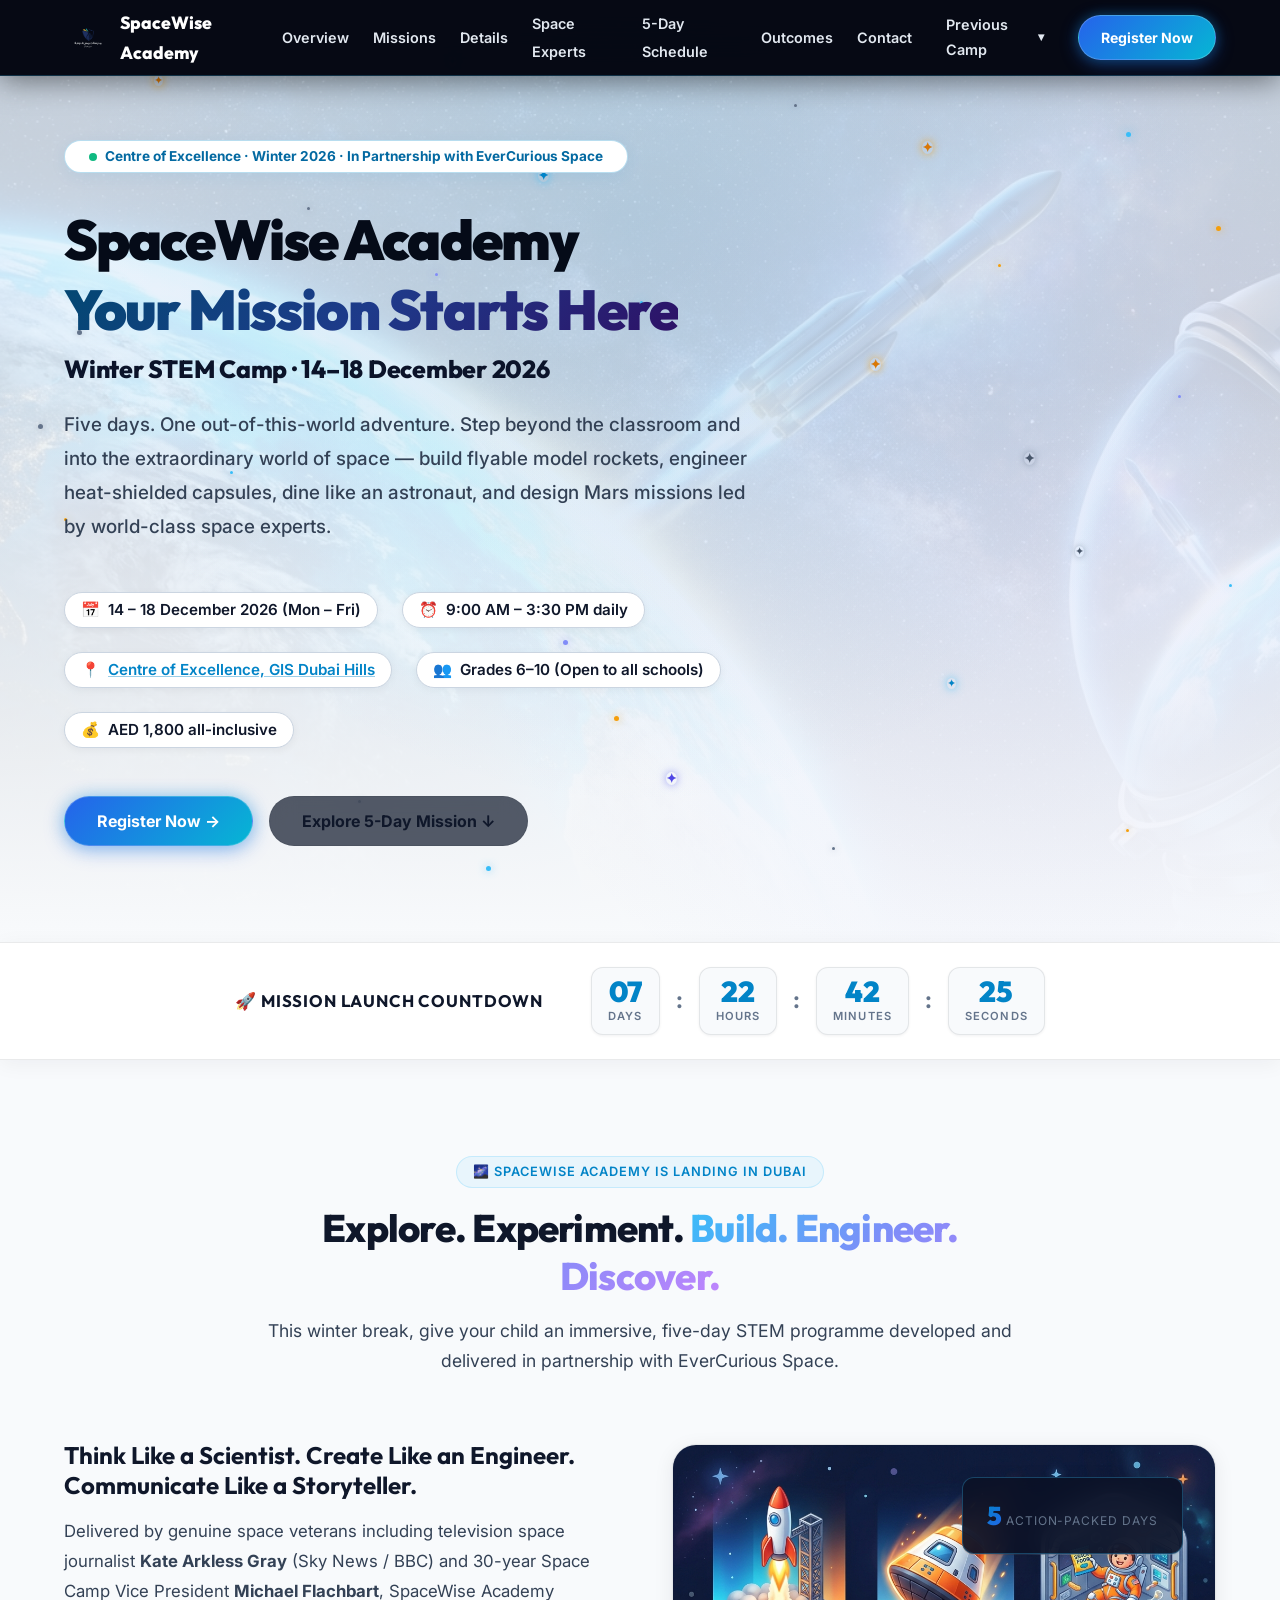
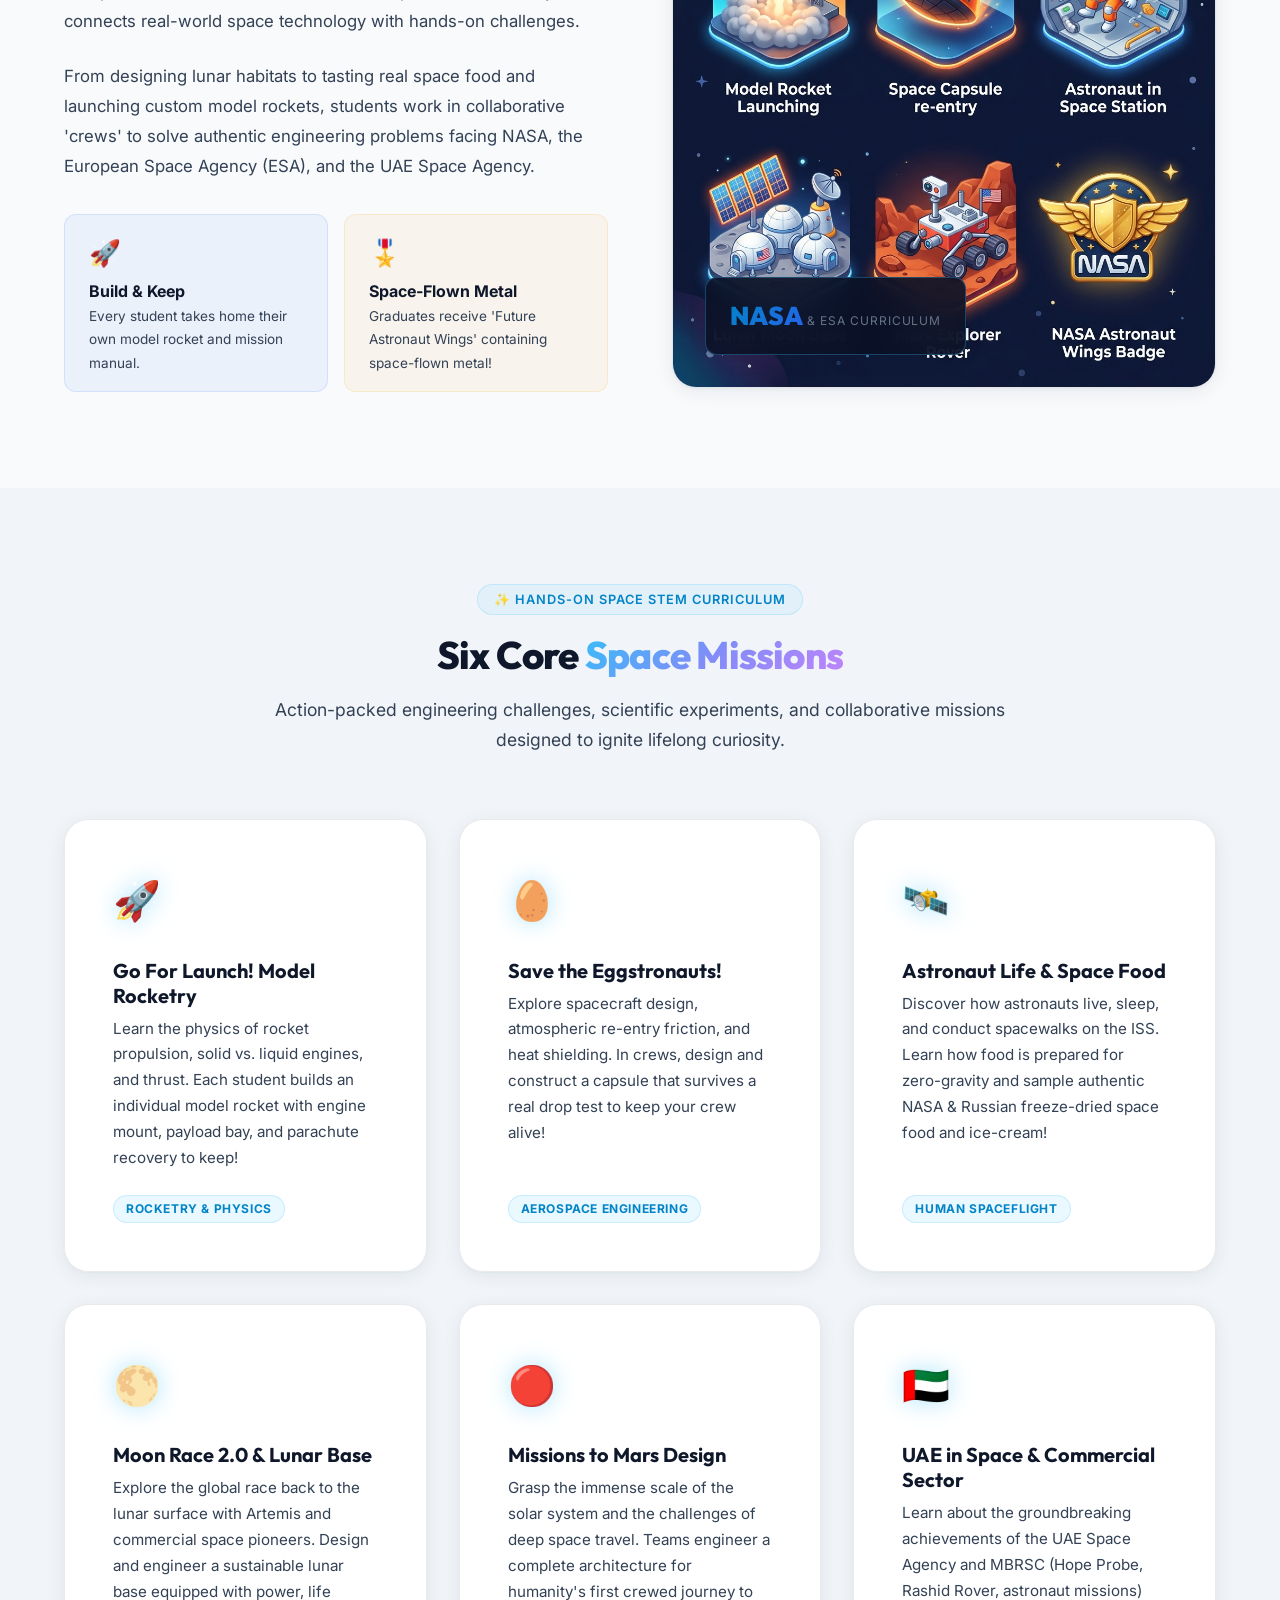
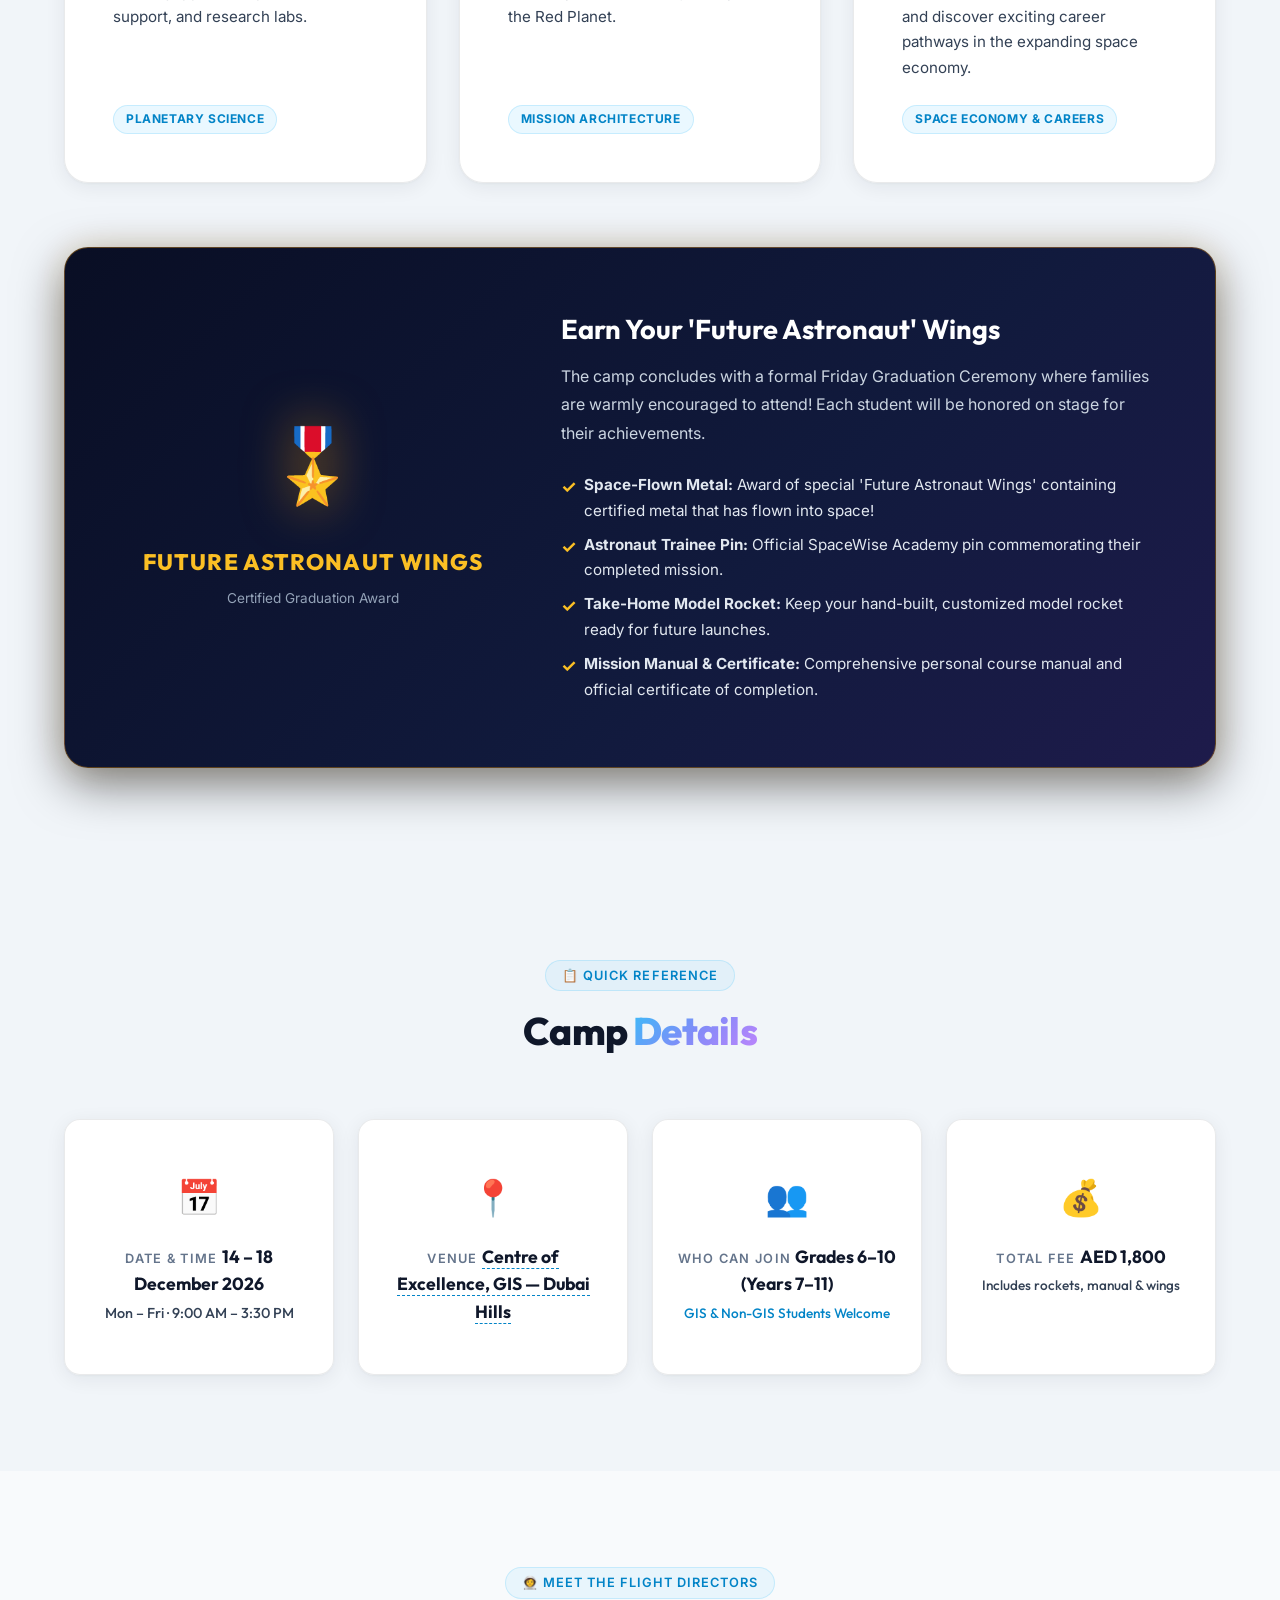
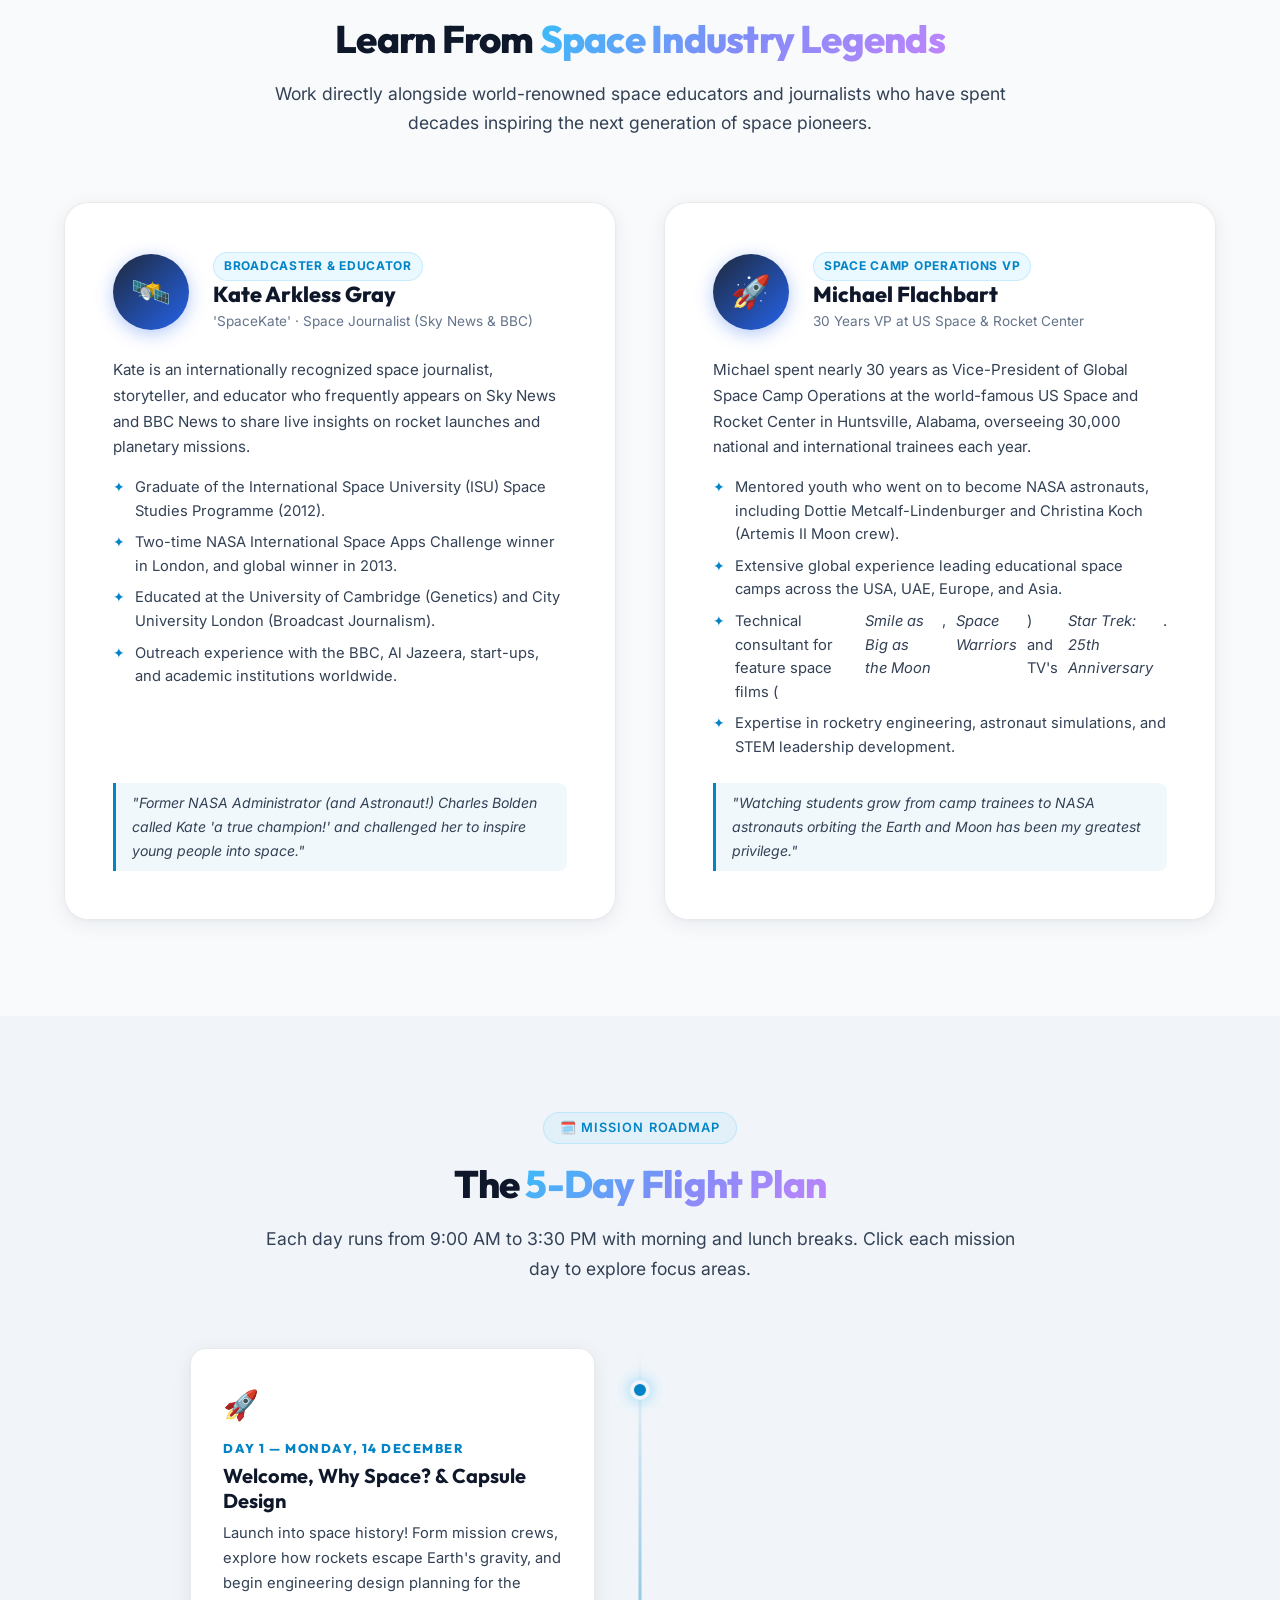
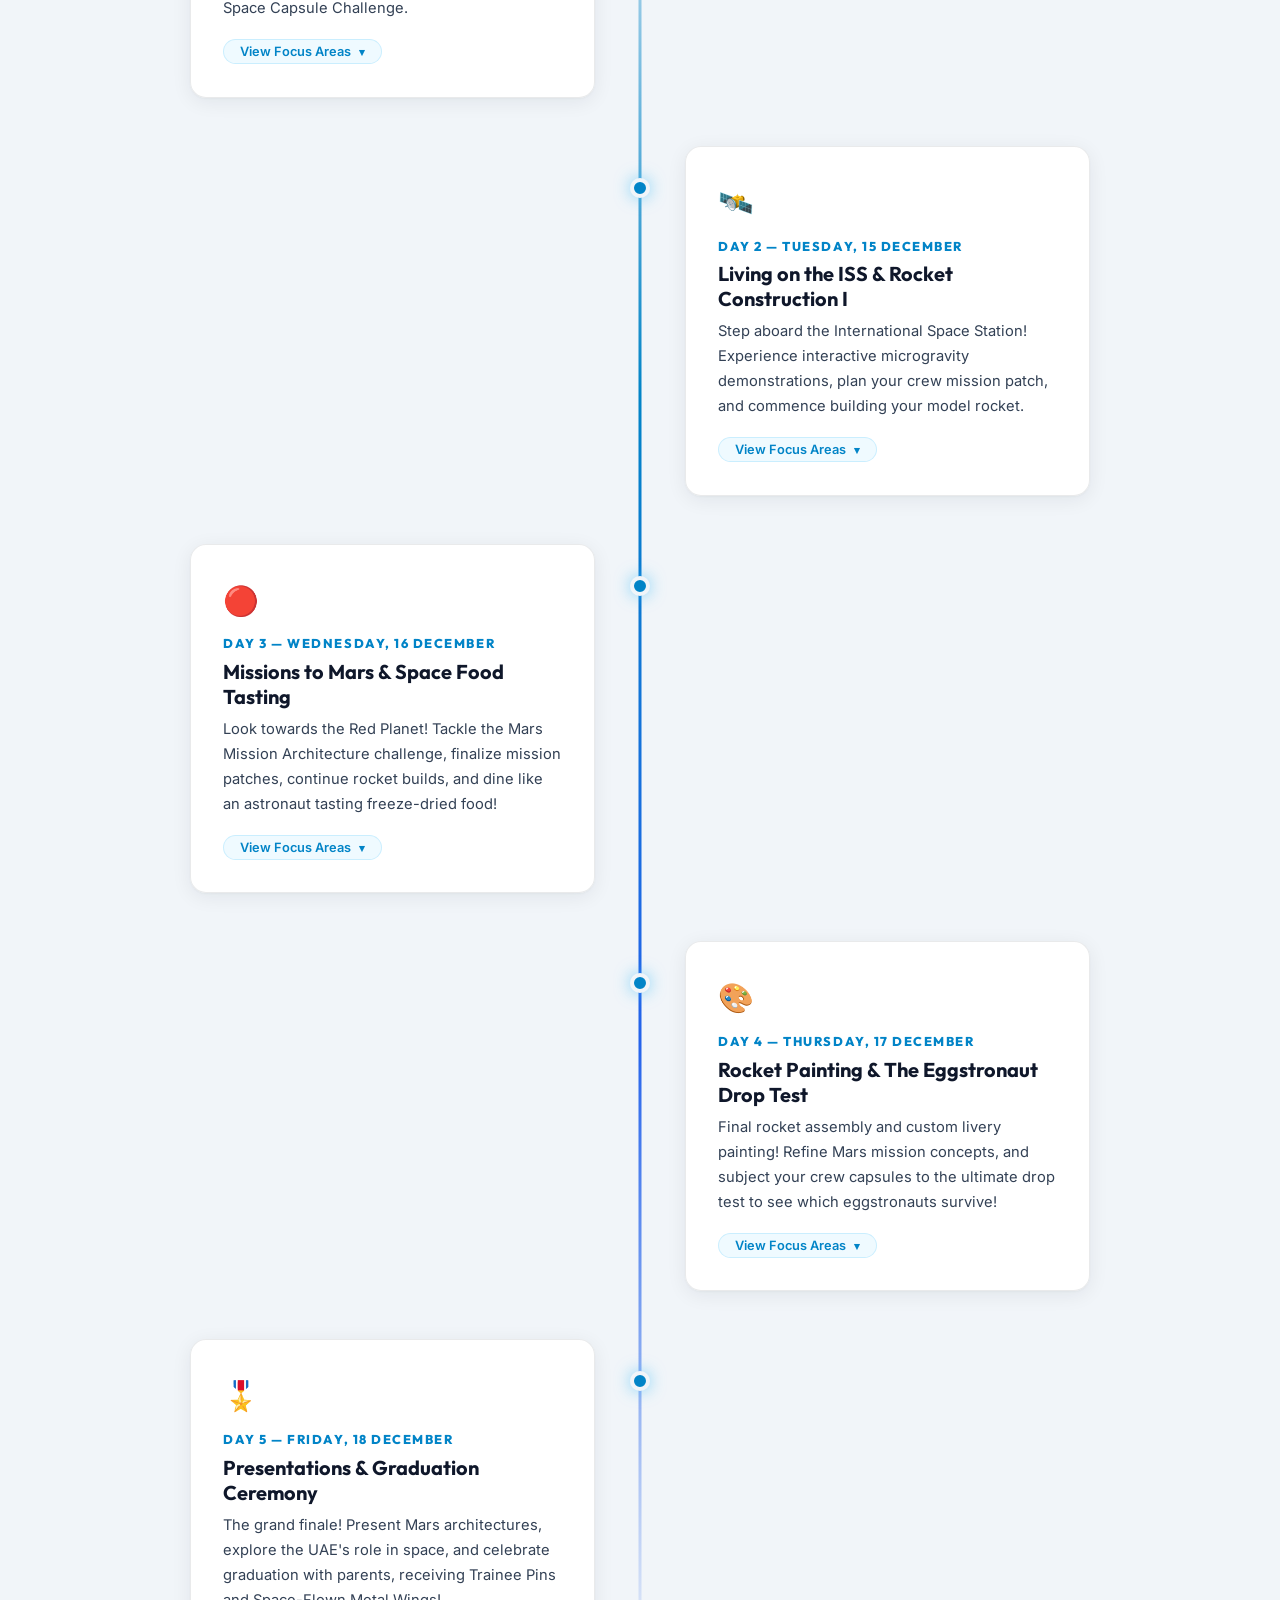
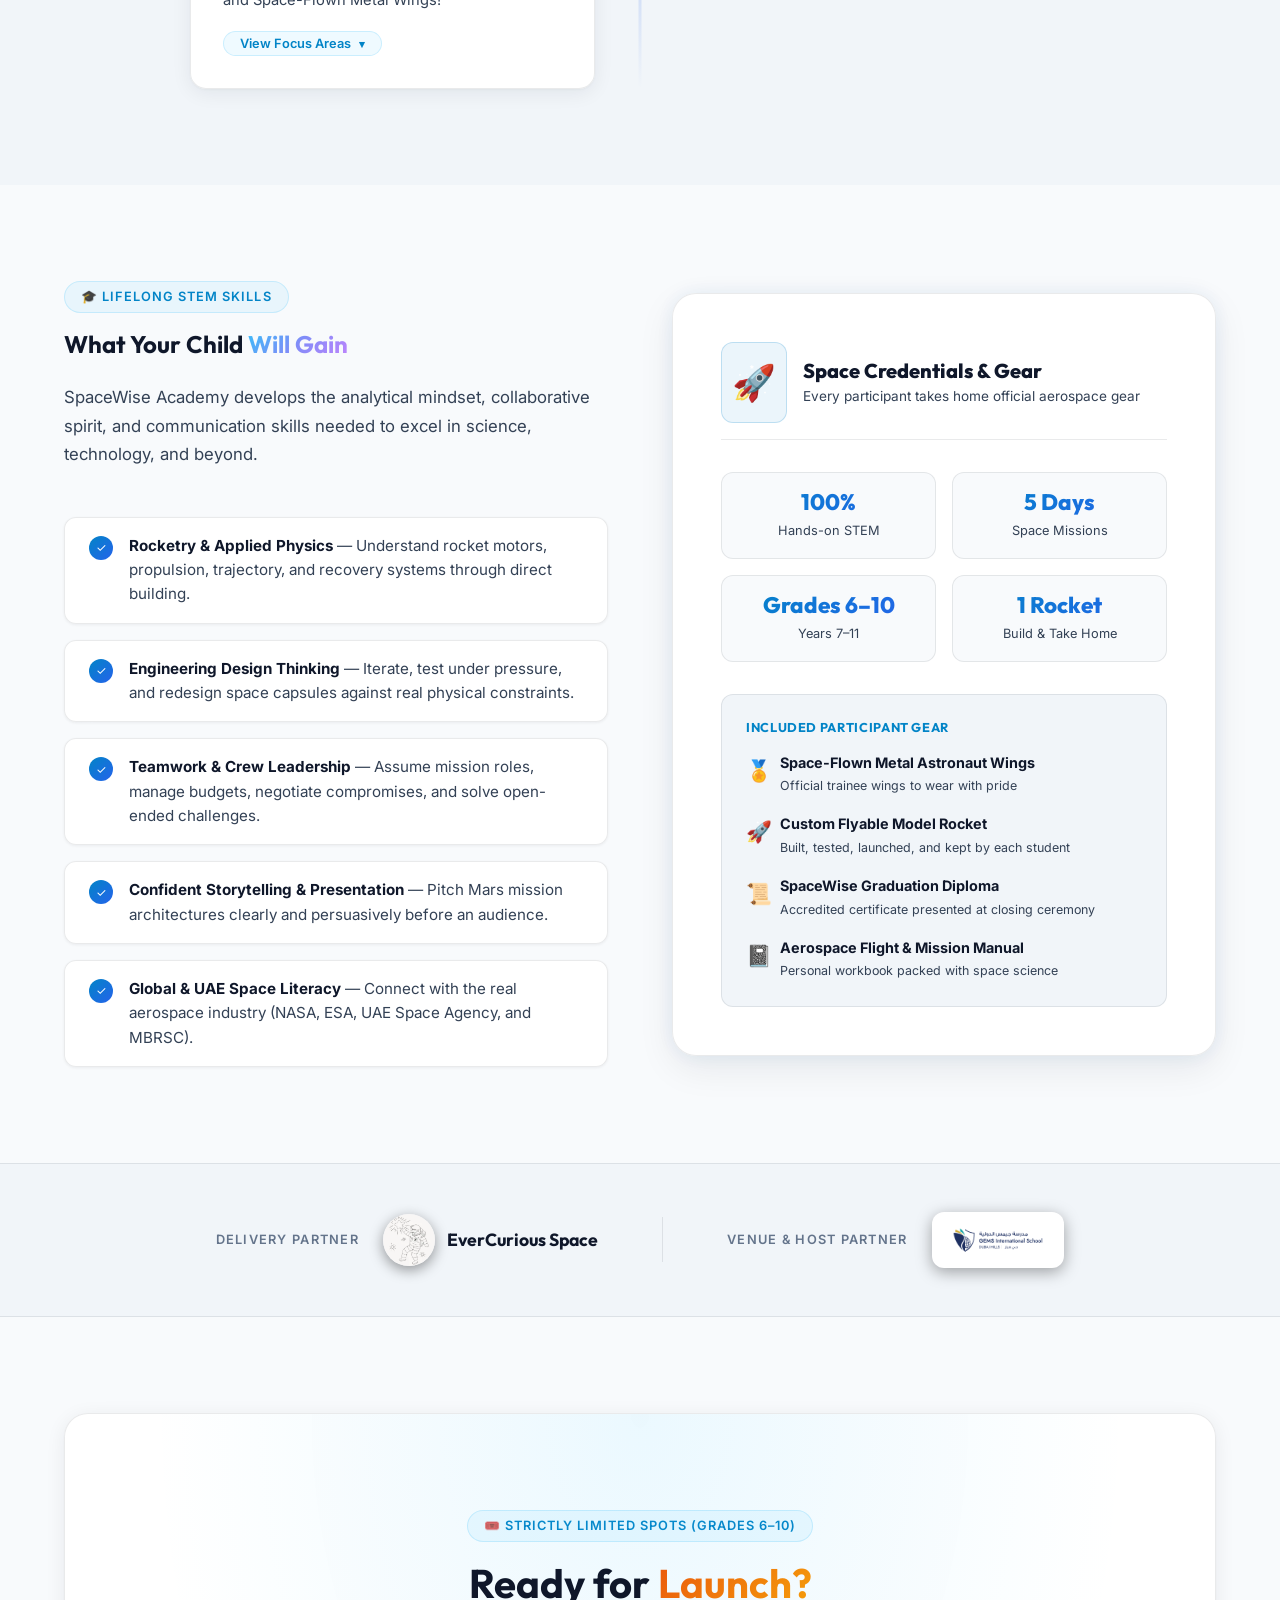
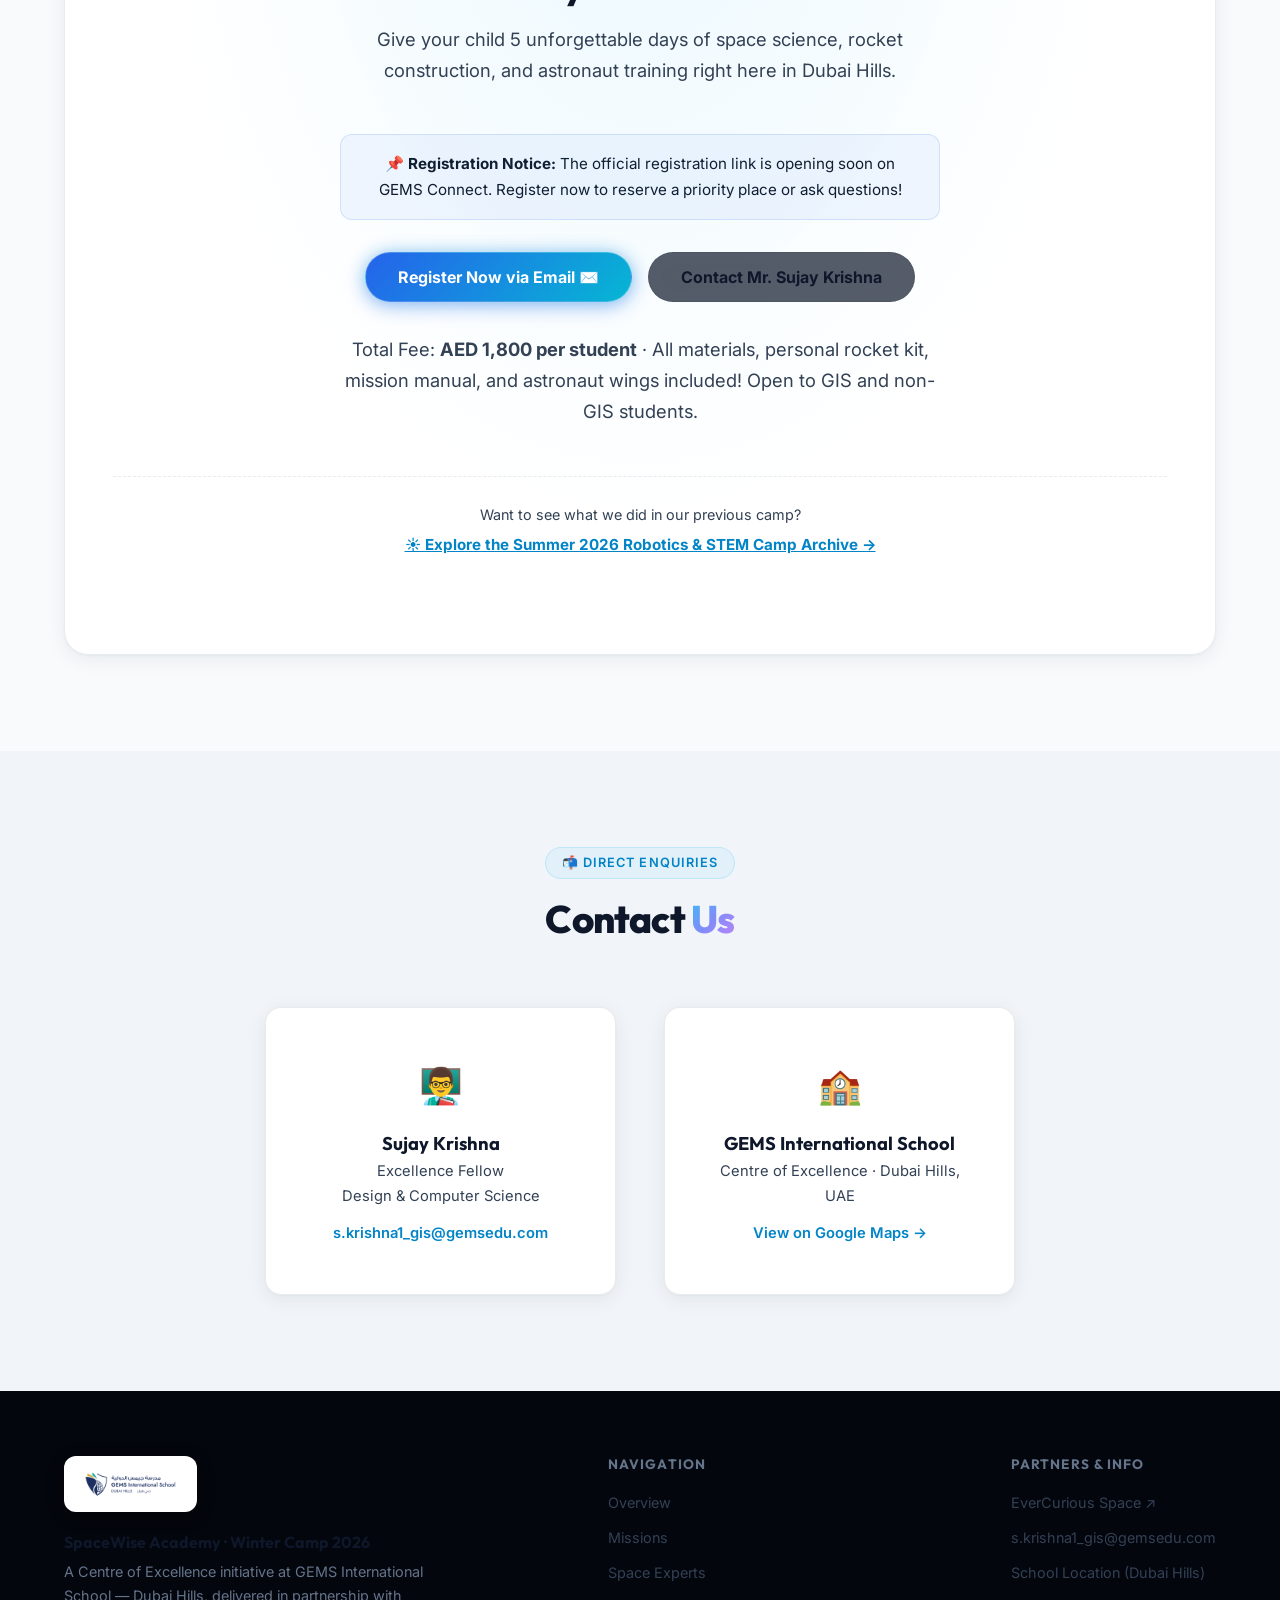
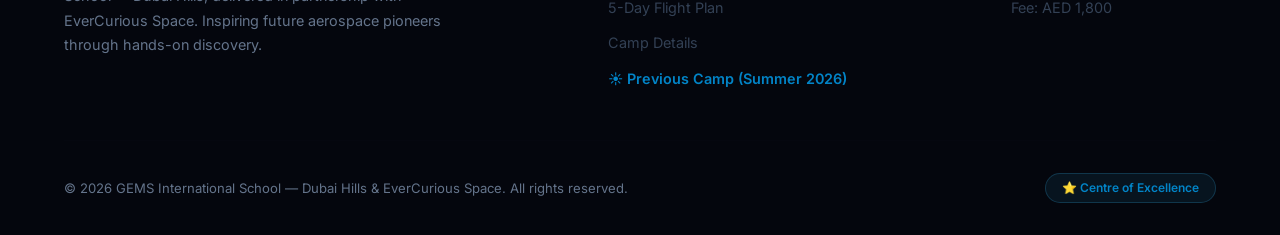
==== index.html @ c1f62dd2 "Darken hero titles, add celestial stars, and update cursor to rocket" ====
<!DOCTYPE html>
<html lang="en">
<head>
  <meta charset="UTF-8">
  <meta name="viewport" content="width=device-width, initial-scale=1.0">
  <title>SpaceWise Academy: Space & Rocketry Winter Camp 2026 | Centre of Excellence — GEMS International School</title>
  <meta name="description" content="SpaceWise Academy Winter STEM Camp 2026 — 5 days of model rocketry, space capsules, astronaut life, Moon bases, and Mars exploration at GEMS International School, Dubai Hills. 14–18 December 2026.">
  <meta name="keywords" content="Space camp Dubai, winter camp 2026, SpaceWise Academy, EverCurious Space, rocketry, GEMS International School, Dubai Hills, STEM winter camp, model rockets, astronaut training, NASA, UAE Space Agency">
  <meta property="og:title" content="SpaceWise Academy: Space & Rocketry Winter Camp 2026">
  <meta property="og:description" content="Five days. One out-of-this-world adventure. 14–18 December 2026 at Centre of Excellence, GEMS International School — Dubai Hills.">
  <meta property="og:type" content="website">
  <link rel="stylesheet" href="styles.css">
  <link rel="icon" href="data:image/svg+xml,<svg xmlns='http://www.w3.org/2000/svg' viewBox='0 0 100 100'><text y='.9em' font-size='90'>🚀</text></svg>">
</head>
<body>

  <!-- ====== NAVBAR ====== -->
  <nav class="navbar" id="navbar">
    <div class="container">
      <a href="index.html" class="nav-logo">
        <img src="images/gis-crest.png" alt="GEMS International School Crest" class="nav-logo-img" width="36" height="36">
        <span>SpaceWise Academy</span>
      </a>
      <ul class="nav-links" id="navLinks">
        <li><a href="#overview">Overview</a></li>
        <li><a href="#activities">Missions</a></li>
        <li><a href="#details">Details</a></li>
        <li><a href="#team">Space Experts</a></li>
        <li><a href="#journey">5-Day Schedule</a></li>
        <li><a href="#outcomes">Outcomes</a></li>
        <li><a href="#contact">Contact</a></li>
        <li class="nav-dropdown">
          <a href="javascript:void(0)" class="dropdown-trigger" id="dropdownTrigger" aria-haspopup="true" aria-expanded="false">
            Previous Camp <span class="arrow">▾</span>
          </a>
          <ul class="dropdown-menu" id="dropdownMenu">
            <li>
              <a href="previous-camp.html">
                <span class="dropdown-icon">☀️</span>
                <div>
                  <strong>Summer Camp</strong>
                  <small>Robotics & STEM: Engineering the Future</small>
                </div>
              </a>
            </li>
          </ul>
        </li>
        <li><a href="#register" class="nav-cta">Register Now</a></li>
      </ul>
      <button class="mobile-menu-btn" id="mobileMenuBtn" aria-label="Toggle menu">
        <span></span>
        <span></span>
        <span></span>
      </button>
    </div>
    <div class="nav-overlay" id="navOverlay"></div>
  </nav>

  <!-- ====== HERO SECTION ====== -->
  <section class="hero" id="hero">
    <div class="hero-bg">
      <img src="images/winter-hero-bg.jpg" alt="Space exploration scene showing Earth orbit, rocket launch and astronaut helmet reflection" loading="eager">
    </div>
    <div class="hero-glow"></div>
    <div class="particles" aria-hidden="true">
      <span class="star star-gold star-lg" style="top: 8%; left: 12%; animation-delay: 0s;">✦</span>
      <span class="star star-cyan star-md" style="top: 14%; left: 88%; animation-delay: 1.2s;"></span>
      <span class="star star-white star-sm" style="top: 22%; left: 24%; animation-delay: 0.6s;"></span>
      <span class="star star-sparkle star-cyan" style="top: 18%; left: 42%; animation-delay: 2.1s;">✦</span>
      <span class="star star-gold star-sm" style="top: 28%; left: 78%; animation-delay: 1.8s;"></span>
      <span class="star star-white star-md" style="top: 35%; left: 6%; animation-delay: 2.5s;"></span>
      <span class="star star-indigo star-sm" style="top: 42%; left: 92%; animation-delay: 0.9s;"></span>
      <span class="star star-sparkle star-gold" style="top: 38%; left: 68%; animation-delay: 3.2s;">✦</span>
      <span class="star star-cyan star-sm" style="top: 50%; left: 18%; animation-delay: 1.5s;"></span>
      <span class="star star-white star-lg" style="top: 58%; left: 84%; animation-delay: 2.8s;">✦</span>
      <span class="star star-gold star-md" style="top: 64%; left: 32%; animation-delay: 0.4s;"></span>
      <span class="star star-cyan star-lg" style="top: 72%; left: 74%; animation-delay: 3.6s;">✦</span>
      <span class="star star-white star-sm" style="top: 78%; left: 14%; animation-delay: 1.1s;"></span>
      <span class="star star-sparkle star-indigo" style="top: 82%; left: 52%; animation-delay: 2.3s;">✦</span>
      <span class="star star-gold star-sm" style="top: 88%; left: 88%; animation-delay: 0.7s;"></span>
      <span class="star star-cyan star-md" style="top: 92%; left: 38%; animation-delay: 3.0s;"></span>
      <span class="star star-white star-sm" style="top: 11%; left: 62%; animation-delay: 1.7s;"></span>
      <span class="star star-gold star-md" style="top: 24%; left: 95%; animation-delay: 2.9s;"></span>
      <span class="star star-cyan star-sm" style="top: 32%; left: 50%; animation-delay: 0.3s;"></span>
      <span class="star star-sparkle star-white" style="top: 48%; left: 80%; animation-delay: 2.6s;">✦</span>
      <span class="star star-gold star-sm" style="top: 55%; left: 5%; animation-delay: 1.4s;"></span>
      <span class="star star-indigo star-md" style="top: 68%; left: 44%; animation-delay: 3.4s;"></span>
      <span class="star star-white star-sm" style="top: 85%; left: 28%; animation-delay: 0.8s;"></span>
      <span class="star star-cyan star-lg" style="top: 6%; left: 35%; animation-delay: 2.0s;">✦</span>
      <span class="star star-sparkle star-gold" style="top: 15%; left: 72%; animation-delay: 1.0s;">✦</span>
      <span class="star star-white star-md" style="top: 45%; left: 3%; animation-delay: 3.1s;"></span>
      <span class="star star-cyan star-sm" style="top: 62%; left: 96%; animation-delay: 1.6s;"></span>
      <span class="star star-gold star-md" style="top: 76%; left: 48%; animation-delay: 2.4s;"></span>
      <span class="star star-white star-sm" style="top: 90%; left: 65%; animation-delay: 0.5s;"></span>
      <span class="star star-indigo star-sm" style="top: 29%; left: 34%; animation-delay: 3.7s;"></span>
    </div>
    <div class="container">
      <div class="hero-content">
        <div class="hero-badge">
          <span class="pulse"></span>
          Centre of Excellence · Winter 2026 · In Partnership with EverCurious Space
        </div>
        <h1>
          <span class="line">SpaceWise Academy</span>
          <span class="line"><span class="gradient-text">Your Mission Starts Here</span></span>
          <span class="line-sub">Winter STEM Camp · 14–18 December 2026</span>
        </h1>
        <p class="hero-subtitle">
          Five days. One out-of-this-world adventure. Step beyond the classroom and into the extraordinary world of space — build flyable model rockets, engineer heat-shielded capsules, dine like an astronaut, and design Mars missions led by world-class space experts.
        </p>
        <div class="hero-meta">
          <div class="hero-meta-item">
            <span class="icon">📅</span>
            <span>14 – 18 December 2026 (Mon – Fri)</span>
          </div>
          <div class="hero-meta-item">
            <span class="icon">⏰</span>
            <span>9:00 AM – 3:30 PM daily</span>
          </div>
          <div class="hero-meta-item">
            <span class="icon">📍</span>
            <a href="https://maps.app.goo.gl/nw36X1WeYC561MJ19" target="_blank" rel="noopener">Centre of Excellence, GIS Dubai Hills</a>
          </div>
          <div class="hero-meta-item">
            <span class="icon">👥</span>
            <span>Grades 6–10 (Open to all schools)</span>
          </div>
          <div class="hero-meta-item">
            <span class="icon">💰</span>
            <span>AED 1,800 all-inclusive</span>
          </div>
        </div>
        <div class="hero-actions">
          <a href="#register" class="btn btn-primary btn-lg">Register Now →</a>
          <a href="#journey" class="btn btn-secondary btn-lg">Explore 5-Day Mission ↓</a>
        </div>
      </div>
    </div>
  </section>

  <!-- ====== COUNTDOWN STRIP ====== -->
  <div class="countdown-strip">
    <div class="container">
      <div class="countdown-inner">
        <span class="countdown-label">🚀 Mission Launch Countdown</span>
        <div class="countdown-timer" id="countdownTimer" data-target-date="2026-12-14T09:00:00+04:00">
          <div class="countdown-unit">
            <span class="countdown-number" id="countDays">--</span>
            <span class="countdown-unit-label">Days</span>
          </div>
          <span class="countdown-separator">:</span>
          <div class="countdown-unit">
            <span class="countdown-number" id="countHours">--</span>
            <span class="countdown-unit-label">Hours</span>
          </div>
          <span class="countdown-separator">:</span>
          <div class="countdown-unit">
            <span class="countdown-number" id="countMinutes">--</span>
            <span class="countdown-unit-label">Minutes</span>
          </div>
          <span class="countdown-separator">:</span>
          <div class="countdown-unit">
            <span class="countdown-number" id="countSeconds">--</span>
            <span class="countdown-unit-label">Seconds</span>
          </div>
        </div>
      </div>
    </div>
  </div>

  <!-- ====== OVERVIEW SECTION ====== -->
  <section class="section" id="overview">
    <div class="container">
      <div class="section-header reveal">
        <span class="section-badge">🌌 SpaceWise Academy is Landing in Dubai</span>
        <h2>Explore. Experiment. <span class="gradient-text">Build. Engineer. Discover.</span></h2>
        <p>This winter break, give your child an immersive, five-day STEM programme developed and delivered in partnership with EverCurious Space.</p>
      </div>
      
      <div class="outcomes-content" style="margin-top: var(--space-2xl);">
        <div class="outcomes-text reveal">
          <h3 style="font-size: 1.5rem; margin-bottom: var(--space-md); color: var(--color-text-primary);">
            Think Like a Scientist. Create Like an Engineer. Communicate Like a Storyteller.
          </h3>
          <p style="color: var(--color-text-secondary); line-height: 1.8; margin-bottom: var(--space-lg);">
            Delivered by genuine space veterans including television space journalist <strong>Kate Arkless Gray</strong> (Sky News / BBC) and 30-year Space Camp Vice President <strong>Michael Flachbart</strong>, SpaceWise Academy connects real-world space technology with hands-on challenges.
          </p>
          <p style="color: var(--color-text-secondary); line-height: 1.8; margin-bottom: var(--space-xl);">
            From designing lunar habitats to tasting real space food and launching custom model rockets, students work in collaborative 'crews' to solve authentic engineering problems facing NASA, the European Space Agency (ESA), and the UAE Space Agency.
          </p>
          <div style="display: flex; gap: var(--space-md); flex-wrap: wrap;">
            <div style="background: rgba(37,99,235,0.06); padding: var(--space-md) var(--space-lg); border-radius: var(--radius-md); border: 1px solid rgba(37,99,235,0.12); flex: 1; min-width: 180px;">
              <span style="font-size: 1.6rem; display: block; margin-bottom: 4px;">🚀</span>
              <strong style="color: var(--color-text-primary);">Build & Keep</strong>
              <p style="font-size: 0.85rem; color: var(--color-text-secondary); margin: 0;">Every student takes home their own model rocket and mission manual.</p>
            </div>
            <div style="background: rgba(245,158,11,0.06); padding: var(--space-md) var(--space-lg); border-radius: var(--radius-md); border: 1px solid rgba(245,158,11,0.15); flex: 1; min-width: 180px;">
              <span style="font-size: 1.6rem; display: block; margin-bottom: 4px;">🎖️</span>
              <strong style="color: var(--color-text-primary);">Space-Flown Metal</strong>
              <p style="font-size: 0.85rem; color: var(--color-text-secondary); margin: 0;">Graduates receive 'Future Astronaut Wings' containing space-flown metal!</p>
            </div>
          </div>
        </div>
        <div class="outcomes-visual reveal reveal-delay-2">
          <div class="outcomes-image-wrapper">
            <img src="images/winter-activity-icons.jpg" alt="SpaceWise Academy 6 core activities and astronaut badges">
            <div class="stat-badge top-right">
              <span class="stat-number">5</span>
              <span class="stat-label">Action-Packed Days</span>
            </div>
            <div class="stat-badge bottom-left">
              <span class="stat-number">NASA</span>
              <span class="stat-label">& ESA Curriculum</span>
            </div>
          </div>
        </div>
      </div>
    </div>
  </section>

  <!-- ====== 6 CORE SPACE MISSIONS / ACTIVITIES ====== -->
  <section class="section" id="activities" style="background: var(--color-bg-secondary);">
    <div class="container">
      <div class="section-header reveal">
        <span class="section-badge">✨ Hands-On Space STEM Curriculum</span>
        <h2>Six Core <span class="gradient-text">Space Missions</span></h2>
        <p>Action-packed engineering challenges, scientific experiments, and collaborative missions designed to ignite lifelong curiosity.</p>
      </div>
      <div class="highlights-grid">
        <!-- Card 1: Go for Launch -->
        <div class="highlight-card reveal reveal-delay-1">
          <div class="highlight-icon">🚀</div>
          <h3>Go For Launch! Model Rocketry</h3>
          <p>Learn the physics of rocket propulsion, solid vs. liquid engines, and thrust. Each student builds an individual model rocket with engine mount, payload bay, and parachute recovery to keep!</p>
          <span class="highlight-tag">Rocketry & Physics</span>
        </div>
        <!-- Card 2: Save the Eggstronauts -->
        <div class="highlight-card reveal reveal-delay-2">
          <div class="highlight-icon">🥚</div>
          <h3>Save the Eggstronauts!</h3>
          <p>Explore spacecraft design, atmospheric re-entry friction, and heat shielding. In crews, design and construct a capsule that survives a real drop test to keep your crew alive!</p>
          <span class="highlight-tag">Aerospace Engineering</span>
        </div>
        <!-- Card 3: Astronaut Life & Space Food -->
        <div class="highlight-card reveal reveal-delay-3">
          <div class="highlight-icon">🛰️</div>
          <h3>Astronaut Life & Space Food</h3>
          <p>Discover how astronauts live, sleep, and conduct spacewalks on the ISS. Learn how food is prepared for zero-gravity and sample authentic NASA & Russian freeze-dried space food and ice-cream!</p>
          <span class="highlight-tag">Human Spaceflight</span>
        </div>
        <!-- Card 4: Moon Race 2.0 -->
        <div class="highlight-card reveal reveal-delay-4">
          <div class="highlight-icon">🌕</div>
          <h3>Moon Race 2.0 & Lunar Base</h3>
          <p>Explore the global race back to the lunar surface with Artemis and commercial space pioneers. Design and engineer a sustainable lunar base equipped with power, life support, and research labs.</p>
          <span class="highlight-tag">Planetary Science</span>
        </div>
        <!-- Card 5: Mars Mission Design -->
        <div class="highlight-card reveal reveal-delay-5">
          <div class="highlight-icon">🔴</div>
          <h3>Missions to Mars Design</h3>
          <p>Grasp the immense scale of the solar system and the challenges of deep space travel. Teams engineer a complete architecture for humanity's first crewed journey to the Red Planet.</p>
          <span class="highlight-tag">Mission Architecture</span>
        </div>
        <!-- Card 6: UAE & Global Space Sector -->
        <div class="highlight-card reveal reveal-delay-6">
          <div class="highlight-icon">🇦🇪</div>
          <h3>UAE in Space & Commercial Sector</h3>
          <p>Learn about the groundbreaking achievements of the UAE Space Agency and MBRSC (Hope Probe, Rashid Rover, astronaut missions) and discover exciting career pathways in the expanding space economy.</p>
          <span class="highlight-tag">Space Economy & Careers</span>
        </div>
      </div>

      <!-- Golden Astronaut Wings Highlight Feature -->
      <div class="wings-card reveal">
        <div class="wings-visual">
          <span class="wings-badge-icon">🎖️</span>
          <div class="wings-award-title">Future Astronaut Wings</div>
          <p style="color: #94a3b8; font-size: 0.85rem; margin-top: 6px;">Certified Graduation Award</p>
        </div>
        <div class="wings-content">
          <h3>Earn Your 'Future Astronaut' Wings</h3>
          <p>
            The camp concludes with a formal Friday Graduation Ceremony where families are warmly encouraged to attend! Each student will be honored on stage for their achievements.
          </p>
          <ul class="wings-list">
            <li>
              <span class="wings-check">✓</span>
              <span><strong>Space-Flown Metal:</strong> Award of special 'Future Astronaut Wings' containing certified metal that has flown into space!</span>
            </li>
            <li>
              <span class="wings-check">✓</span>
              <span><strong>Astronaut Trainee Pin:</strong> Official SpaceWise Academy pin commemorating their completed mission.</span>
            </li>
            <li>
              <span class="wings-check">✓</span>
              <span><strong>Take-Home Model Rocket:</strong> Keep your hand-built, customized model rocket ready for future launches.</span>
            </li>
            <li>
              <span class="wings-check">✓</span>
              <span><strong>Mission Manual & Certificate:</strong> Comprehensive personal course manual and official certificate of completion.</span>
            </li>
          </ul>
        </div>
      </div>
    </div>
  </section>

  <!-- ====== CAMP DETAILS SECTION ====== -->
  <section class="section details-section" id="details">
    <div class="container">
      <div class="section-header reveal">
        <span class="section-badge">📋 Quick Reference</span>
        <h2>Camp <span class="gradient-text">Details</span></h2>
      </div>
      <div class="details-grid">
        <div class="detail-item reveal reveal-delay-1">
          <span class="detail-icon">📅</span>
          <span class="detail-label">Date & Time</span>
          <span class="detail-value">14 – 18 December 2026<br><span style="font-size: 0.9rem; font-weight: 500; color: var(--color-text-secondary);">Mon – Fri · 9:00 AM – 3:30 PM</span></span>
        </div>
        <div class="detail-item reveal reveal-delay-2">
          <span class="detail-icon">📍</span>
          <span class="detail-label">Venue</span>
          <span class="detail-value"><a href="https://maps.app.goo.gl/nw36X1WeYC561MJ19" target="_blank" rel="noopener">Centre of Excellence, GIS — Dubai Hills</a></span>
        </div>
        <div class="detail-item reveal reveal-delay-3">
          <span class="detail-icon">👥</span>
          <span class="detail-label">Who Can Join</span>
          <span class="detail-value">Grades 6–10 (Years 7–11)<br><span style="font-size: 0.85rem; font-weight: 500; color: var(--color-accent-primary);">GIS & Non-GIS Students Welcome</span></span>
        </div>
        <div class="detail-item reveal reveal-delay-4">
          <span class="detail-icon">💰</span>
          <span class="detail-label">Total Fee</span>
          <span class="detail-value">AED 1,800<br><span style="font-size: 0.85rem; font-weight: 500; color: var(--color-text-secondary);">Includes rockets, manual & wings</span></span>
        </div>
      </div>
    </div>
  </section>

  <!-- ====== EXPERT TEAM / INSTRUCTORS SECTION ====== -->
  <section class="section" id="team">
    <div class="container">
      <div class="section-header reveal">
        <span class="section-badge">👩‍🚀 Meet the Flight Directors</span>
        <h2>Learn From <span class="gradient-text">Space Industry Legends</span></h2>
        <p>Work directly alongside world-renowned space educators and journalists who have spent decades inspiring the next generation of space pioneers.</p>
      </div>

      <div class="instructors-grid">
        <!-- Instructor 1: Kate Arkless Gray -->
        <div class="instructor-card reveal reveal-delay-1">
          <div class="instructor-header">
            <div class="instructor-avatar">🛰️</div>
            <div class="instructor-title-area">
              <span class="instructor-badge">Broadcaster & Educator</span>
              <h3>Kate Arkless Gray</h3>
              <p style="color: var(--color-text-muted); font-size: 0.85rem; margin: 0;">'SpaceKate' · Space Journalist (Sky News & BBC)</p>
            </div>
          </div>
          <p style="color: var(--color-text-secondary); font-size: 0.95rem; line-height: 1.7;">
            Kate is an internationally recognized space journalist, storyteller, and educator who frequently appears on Sky News and BBC News to share live insights on rocket launches and planetary missions.
          </p>
          <ul class="instructor-highlights">
            <li>Graduate of the International Space University (ISU) Space Studies Programme (2012).</li>
            <li>Two-time NASA International Space Apps Challenge winner in London, and global winner in 2013.</li>
            <li>Educated at the University of Cambridge (Genetics) and City University London (Broadcast Journalism).</li>
            <li>Outreach experience with the BBC, Al Jazeera, start-ups, and academic institutions worldwide.</li>
          </ul>
          <div class="instructor-quote">
            "Former NASA Administrator (and Astronaut!) Charles Bolden called Kate 'a true champion!' and challenged her to inspire young people into space."
          </div>
        </div>

        <!-- Instructor 2: Michael Flachbart -->
        <div class="instructor-card reveal reveal-delay-2">
          <div class="instructor-header">
            <div class="instructor-avatar">🚀</div>
            <div class="instructor-title-area">
              <span class="instructor-badge">Space Camp Operations VP</span>
              <h3>Michael Flachbart</h3>
              <p style="color: var(--color-text-muted); font-size: 0.85rem; margin: 0;">30 Years VP at US Space & Rocket Center</p>
            </div>
          </div>
          <p style="color: var(--color-text-secondary); font-size: 0.95rem; line-height: 1.7;">
            Michael spent nearly 30 years as Vice-President of Global Space Camp Operations at the world-famous US Space and Rocket Center in Huntsville, Alabama, overseeing 30,000 national and international trainees each year.
          </p>
          <ul class="instructor-highlights">
            <li>Mentored youth who went on to become NASA astronauts, including Dottie Metcalf-Lindenburger and Christina Koch (Artemis II Moon crew).</li>
            <li>Extensive global experience leading educational space camps across the USA, UAE, Europe, and Asia.</li>
            <li>Technical consultant for feature space films (<em>Smile as Big as the Moon</em>, <em>Space Warriors</em>) and TV's <em>Star Trek: 25th Anniversary</em>.</li>
            <li>Expertise in rocketry engineering, astronaut simulations, and STEM leadership development.</li>
          </ul>
          <div class="instructor-quote">
            "Watching students grow from camp trainees to NASA astronauts orbiting the Earth and Moon has been my greatest privilege."
          </div>
        </div>
      </div>
    </div>
  </section>

  <!-- ====== 5-DAY JOURNEY / TIMELINE ====== -->
  <section class="section journey-section" id="journey">
    <div class="container">
      <div class="section-header reveal">
        <span class="section-badge">🗓️ Mission Roadmap</span>
        <h2>The <span class="gradient-text">5-Day Flight Plan</span></h2>
        <p>Each day runs from 9:00 AM to 3:30 PM with morning and lunch breaks. Click each mission day to explore focus areas.</p>
      </div>
      <div class="timeline">

        <!-- Day 1 -->
        <div class="timeline-item reveal">
          <div class="timeline-dot"></div>
          <div class="timeline-content">
            <span class="timeline-emoji">🚀</span>
            <span class="timeline-day">Day 1 — Monday, 14 December</span>
            <h3 class="timeline-title">Welcome, Why Space? & Capsule Design</h3>
            <p class="timeline-desc">Launch into space history! Form mission crews, explore how rockets escape Earth's gravity, and begin engineering design planning for the Space Capsule Challenge.</p>
            <button class="timeline-toggle" data-target="focus-day1">
              View Focus Areas <span class="arrow">▾</span>
            </button>
            <div class="timeline-focus" id="focus-day1">
              <h4>Mission Focus Areas</h4>
              <ul>
                <li>Camp orientation, safety briefing & 'Mission Manual' distribution</li>
                <li>Why Space? Breakthroughs and humanity's future beyond Earth</li>
                <li>Crew assignments & team identity formulation</li>
                <li>Brief history of spaceflight & getting to and from orbit</li>
                <li>Space Capsule Engineering Challenge: Planning session in small groups</li>
                <li>The Language of Space & aerospace terminology</li>
              </ul>
            </div>
          </div>
        </div>

        <!-- Day 2 -->
        <div class="timeline-item reveal">
          <div class="timeline-dot"></div>
          <div class="timeline-content">
            <span class="timeline-emoji">🛰️</span>
            <span class="timeline-day">Day 2 — Tuesday, 15 December</span>
            <h3 class="timeline-title">Living on the ISS & Rocket Construction I</h3>
            <p class="timeline-desc">Step aboard the International Space Station! Experience interactive microgravity demonstrations, plan your crew mission patch, and commence building your model rocket.</p>
            <button class="timeline-toggle" data-target="focus-day2">
              View Focus Areas <span class="arrow">▾</span>
            </button>
            <div class="timeline-focus" id="focus-day2">
              <h4>Mission Focus Areas</h4>
              <ul>
                <li>Living and working on the ISS with interactive student demonstrations</li>
                <li>Mission Patch history, symbolism & planning in small crews</li>
                <li>Rocket Revolution: Rocket propulsion physics & engine mechanics</li>
                <li>Rocket Construction: Build Session I (body tubes, engine mounts, fins)</li>
                <li>Space Capsule Challenge: Hands-on fabrication & heat shield testing</li>
              </ul>
            </div>
          </div>
        </div>

        <!-- Day 3 -->
        <div class="timeline-item reveal">
          <div class="timeline-dot"></div>
          <div class="timeline-content">
            <span class="timeline-emoji">🔴</span>
            <span class="timeline-day">Day 3 — Wednesday, 16 December</span>
            <h3 class="timeline-title">Missions to Mars & Space Food Tasting</h3>
            <p class="timeline-desc">Look towards the Red Planet! Tackle the Mars Mission Architecture challenge, finalize mission patches, continue rocket builds, and dine like an astronaut tasting freeze-dried food!</p>
            <button class="timeline-toggle" data-target="focus-day3">
              View Focus Areas <span class="arrow">▾</span>
            </button>
            <div class="timeline-focus" id="focus-day3">
              <h4>Mission Focus Areas</h4>
              <ul>
                <li>Missions to Mars: Distance, scale of inner solar system & interplanetary radiation</li>
                <li>Mars Mission Design Engineering Challenge: Group architecture session</li>
                <li>Mission Patch design refinement & detailing</li>
                <li>Rocket Construction: Build Session II (payload bay & recovery deployment)</li>
                <li><strong>Dine Like an Astronaut:</strong> Taste authentic NASA & Russian freeze-dried space food and ice-cream!</li>
                <li>Space Capsule Challenge: Final build & safety checks</li>
              </ul>
            </div>
          </div>
        </div>

        <!-- Day 4 -->
        <div class="timeline-item reveal">
          <div class="timeline-dot"></div>
          <div class="timeline-content">
            <span class="timeline-emoji">🎨</span>
            <span class="timeline-day">Day 4 — Thursday, 17 December</span>
            <h3 class="timeline-title">Rocket Painting & The Eggstronaut Drop Test</h3>
            <p class="timeline-desc">Final rocket assembly and custom livery painting! Refine Mars mission concepts, and subject your crew capsules to the ultimate drop test to see which eggstronauts survive!</p>
            <button class="timeline-toggle" data-target="focus-day4">
              View Focus Areas <span class="arrow">▾</span>
            </button>
            <div class="timeline-focus" id="focus-day4">
              <h4>Mission Focus Areas</h4>
              <ul>
                <li>Rocket Building Session III: Parachute rigging & aerodynamic balance checks</li>
                <li>Rocket Painting & Custom Livery: Spray painting & detailing your craft</li>
                <li>Mars Mission Engineering Challenge: Presentation preparation & design review</li>
                <li><strong>The Great Capsule Drop Test:</strong> Testing space capsules under gravity to determine eggstronaut survival!</li>
                <li>Evaluation, data collection & engineering redesign analysis</li>
              </ul>
            </div>
          </div>
        </div>

        <!-- Day 5 -->
        <div class="timeline-item reveal">
          <div class="timeline-dot"></div>
          <div class="timeline-content">
            <span class="timeline-emoji">🎖️</span>
            <span class="timeline-day">Day 5 — Friday, 18 December</span>
            <h3 class="timeline-title">Presentations & Graduation Ceremony</h3>
            <p class="timeline-desc">The grand finale! Present Mars architectures, explore the UAE's role in space, and celebrate graduation with parents, receiving Trainee Pins and Space-Flown Metal Wings!</p>
            <button class="timeline-toggle" data-target="focus-day5">
              View Focus Areas <span class="arrow">▾</span>
            </button>
            <div class="timeline-focus" id="focus-day5">
              <h4>Mission Focus Areas</h4>
              <ul>
                <li>Postcards to Space design activity</li>
                <li>Complete Crew Mission Patches showcase</li>
                <li>International Space Programmes & the UAE in Space (UAE Space Agency & MBRSC)</li>
                <li>Mars Mission Design: Student crew team presentations</li>
                <li><strong>Formal Graduation Ceremony:</strong> Parents and families warmly invited!</li>
                <li>Presentation of Certificates, SpaceWise Trainee Pins, and Space-Flown Metal Wings</li>
                <li>Pack up custom rockets & mission manuals to take home!</li>
              </ul>
            </div>
          </div>
        </div>

      </div>
    </div>
  </section>

  <!-- ====== LEARNING OUTCOMES SECTION ====== -->
  <section class="section" id="outcomes">
    <div class="container">
      <div class="outcomes-content">
        <div class="outcomes-text reveal">
          <span class="section-badge">🎓 Lifelong STEM Skills</span>
          <h2>What Your Child <span class="gradient-text">Will Gain</span></h2>
          <p>SpaceWise Academy develops the analytical mindset, collaborative spirit, and communication skills needed to excel in science, technology, and beyond.</p>
          <ul class="outcomes-list">
            <li>
              <span class="check">✓</span>
              <span><strong>Rocketry & Applied Physics</strong> — Understand rocket motors, propulsion, trajectory, and recovery systems through direct building.</span>
            </li>
            <li>
              <span class="check">✓</span>
              <span><strong>Engineering Design Thinking</strong> — Iterate, test under pressure, and redesign space capsules against real physical constraints.</span>
            </li>
            <li>
              <span class="check">✓</span>
              <span><strong>Teamwork & Crew Leadership</strong> — Assume mission roles, manage budgets, negotiate compromises, and solve open-ended challenges.</span>
            </li>
            <li>
              <span class="check">✓</span>
              <span><strong>Confident Storytelling & Presentation</strong> — Pitch Mars mission architectures clearly and persuasively before an audience.</span>
            </li>
            <li>
              <span class="check">✓</span>
              <span><strong>Global & UAE Space Literacy</strong> — Connect with the real aerospace industry (NASA, ESA, UAE Space Agency, and MBRSC).</span>
            </li>
          </ul>
        </div>
        <div class="outcomes-visual reveal reveal-delay-2">
          <div class="outcomes-card">
            <div class="outcomes-card-header">
              <span class="badge-icon">🚀</span>
              <div>
                <h3>Space Credentials & Gear</h3>
                <p>Every participant takes home official aerospace gear</p>
              </div>
            </div>
            
            <div class="outcomes-stats-grid">
              <div class="outcome-stat-box">
                <span class="outcome-stat-num">100%</span>
                <span class="outcome-stat-label">Hands-on STEM</span>
              </div>
              <div class="outcome-stat-box">
                <span class="outcome-stat-num">5 Days</span>
                <span class="outcome-stat-label">Space Missions</span>
              </div>
              <div class="outcome-stat-box">
                <span class="outcome-stat-num">Grades 6–10</span>
                <span class="outcome-stat-label">Years 7–11</span>
              </div>
              <div class="outcome-stat-box">
                <span class="outcome-stat-num">1 Rocket</span>
                <span class="outcome-stat-label">Build & Take Home</span>
              </div>
            </div>

            <div class="takehomes-box">
              <h4 class="takehomes-title">Included Participant Gear</h4>
              <ul class="takehomes-list">
                <li>
                  <span class="takehome-icon">🏅</span>
                  <div>
                    <strong>Space-Flown Metal Astronaut Wings</strong>
                    <small>Official trainee wings to wear with pride</small>
                  </div>
                </li>
                <li>
                  <span class="takehome-icon">🚀</span>
                  <div>
                    <strong>Custom Flyable Model Rocket</strong>
                    <small>Built, tested, launched, and kept by each student</small>
                  </div>
                </li>
                <li>
                  <span class="takehome-icon">📜</span>
                  <div>
                    <strong>SpaceWise Graduation Diploma</strong>
                    <small>Accredited certificate presented at closing ceremony</small>
                  </div>
                </li>
                <li>
                  <span class="takehome-icon">📓</span>
                  <div>
                    <strong>Aerospace Flight & Mission Manual</strong>
                    <small>Personal workbook packed with space science</small>
                  </div>
                </li>
              </ul>
            </div>
          </div>
        </div>
      </div>
    </div>
  </section>

  <!-- ====== PARTNER STRIP ====== -->
  <div class="partner-strip">
    <div class="container">
      <div class="partner-inner reveal">
        <div class="partner-item">
          <span class="partner-label">Delivery Partner</span>
          <a href="https://evercurious.space/" target="_blank" rel="noopener" class="partner-logo-link" style="gap: 12px;">
            <img src="images/evercurious-logo.png" alt="EverCurious Space Logo" class="evercurious-logo">
            <span style="font-family: var(--font-heading); font-weight: 700; font-size: 1.1rem; color: var(--color-text-primary);">EverCurious Space</span>
          </a>
        </div>
        <span class="partner-divider"></span>
        <div class="partner-item">
          <span class="partner-label">Venue & Host Partner</span>
          <a href="https://maps.app.goo.gl/nw36X1WeYC561MJ19" target="_blank" rel="noopener" class="partner-logo-link">
            <div class="gis-logo-plate">
              <img src="images/gis-full-logo.png" alt="GEMS International School Dubai Hills" class="gis-full-logo-img">
            </div>
          </a>
        </div>
      </div>
    </div>
  </div>

  <!-- ====== CTA / REGISTRATION SECTION ====== -->
  <section class="section cta-section" id="register">
    <div class="container">
      <div class="cta-card reveal">
        <span class="section-badge">🎟️ Strictly Limited Spots (Grades 6–10)</span>
        <h2>Ready for <span class="warm-gradient-text">Launch?</span></h2>
        <p>Give your child 5 unforgettable days of space science, rocket construction, and astronaut training right here in Dubai Hills.</p>
        
        <div style="background: rgba(37,99,235,0.06); border: 1px solid rgba(37,99,235,0.15); border-radius: var(--radius-md); padding: var(--space-md) var(--space-xl); max-width: 600px; margin: 0 auto var(--space-xl); text-align: center;">
          <p style="margin: 0; font-size: 0.95rem; color: var(--color-text-primary);">
            <strong>📌 Registration Notice:</strong> The official registration link is opening soon on GEMS Connect. Register now to reserve a priority place or ask questions!
          </p>
        </div>

        <div class="cta-actions">
          <a href="mailto:s.krishna1_gis@gemsedu.com?subject=COE%20Winter%20Camp%202026%20-%20SpaceWise%20Academy%20Registration%20Inquiry" class="btn btn-primary btn-lg">
            Register Now via Email ✉️
          </a>
          <a href="#contact" class="btn btn-secondary btn-lg">
            Contact Mr. Sujay Krishna
          </a>
        </div>

        <p class="cta-note" style="margin-top: var(--space-xl);">
          Total Fee: <strong>AED 1,800 per student</strong> · All materials, personal rocket kit, mission manual, and astronaut wings included! Open to GIS and non-GIS students.
        </p>

        <!-- Link to previous camp -->
        <div style="margin-top: var(--space-2xl); padding-top: var(--space-lg); border-top: 1px dashed var(--color-border);">
          <span style="font-size: 0.9rem; color: var(--color-text-secondary);">Want to see what we did in our previous camp?</span>
          <br>
          <a href="previous-camp.html" style="color: var(--color-accent-primary); font-weight: 700; font-size: 0.95rem; text-decoration: underline; display: inline-block; margin-top: 4px;">
            ☀️ Explore the Summer 2026 Robotics & STEM Camp Archive →
          </a>
        </div>
      </div>
    </div>
  </section>

  <!-- ====== CONTACT SECTION ====== -->
  <section class="section contact-section" id="contact">
    <div class="container">
      <div class="section-header reveal">
        <span class="section-badge">📬 Direct Enquiries</span>
        <h2>Contact <span class="gradient-text">Us</span></h2>
      </div>
      <div class="contact-grid">
        <div class="contact-card reveal reveal-delay-1">
          <span class="contact-icon">👨‍🏫</span>
          <h3>Sujay Krishna</h3>
          <p>Excellence Fellow<br>Design & Computer Science</p>
          <p style="margin-top: 0.75rem;"><a href="mailto:s.krishna1_gis@gemsedu.com">s.krishna1_gis@gemsedu.com</a></p>
        </div>
        <div class="contact-card reveal reveal-delay-2">
          <span class="contact-icon">🏫</span>
          <h3>GEMS International School</h3>
          <p>Centre of Excellence · Dubai Hills, UAE</p>
          <p style="margin-top: 0.75rem;"><a href="https://maps.app.goo.gl/nw36X1WeYC561MJ19" target="_blank" rel="noopener">View on Google Maps →</a></p>
        </div>
      </div>
    </div>
  </section>

  <!-- ====== FOOTER ====== -->
  <footer class="footer">
    <div class="container">
      <div class="footer-content">
        <div class="footer-brand">
          <div class="gis-logo-plate" style="display: inline-flex; margin-bottom: 1.25rem;">
            <img src="images/gis-full-logo.png" alt="GEMS International School Dubai Hills" class="gis-full-logo-img">
          </div>
          <h4 style="font-size: 1rem; font-weight: 700; margin-bottom: 0.5rem; color: var(--color-text-primary);">SpaceWise Academy · Winter Camp 2026</h4>
          <p>A Centre of Excellence initiative at GEMS International School — Dubai Hills, delivered in partnership with EverCurious Space. Inspiring future aerospace pioneers through hands-on discovery.</p>
        </div>
        <div class="footer-links">
          <h5>Navigation</h5>
          <ul>
            <li><a href="#overview">Overview</a></li>
            <li><a href="#activities">Missions</a></li>
            <li><a href="#team">Space Experts</a></li>
            <li><a href="#journey">5-Day Flight Plan</a></li>
            <li><a href="#details">Camp Details</a></li>
            <li><a href="previous-camp.html" style="color: var(--color-accent-primary); font-weight: 600;">☀️ Previous Camp (Summer 2026)</a></li>
          </ul>
        </div>
        <div class="footer-links">
          <h5>Partners & Info</h5>
          <ul>
            <li><a href="https://evercurious.space/" target="_blank" rel="noopener">EverCurious Space ↗</a></li>
            <li><a href="mailto:s.krishna1_gis@gemsedu.com">s.krishna1_gis@gemsedu.com</a></li>
            <li><a href="https://maps.app.goo.gl/nw36X1WeYC561MJ19" target="_blank" rel="noopener">School Location (Dubai Hills)</a></li>
            <li><a href="#register">Fee: AED 1,800</a></li>
          </ul>
        </div>
      </div>
      <div class="footer-bottom">
        <p>© 2026 GEMS International School — Dubai Hills & EverCurious Space. All rights reserved.</p>
        <span class="footer-coe-badge">⭐ Centre of Excellence</span>
      </div>
    </div>
  </footer>

  <!-- ====== INTERACTIVE ROCKET CURSOR ====== -->
  <div class="rocket-cursor" id="rocketCursor">
    <div class="rocket-container">
      <svg width="48" height="56" viewBox="0 0 48 56" fill="none" xmlns="http://www.w3.org/2000/svg">
        <defs>
          <linearGradient id="rocketBodyGrad" x1="18" y1="14" x2="30" y2="14" gradientUnits="userSpaceOnUse">
            <stop offset="0%" stop-color="#f1f5f9"/>
            <stop offset="35%" stop-color="#ffffff"/>
            <stop offset="100%" stop-color="#cbd5e1"/>
          </linearGradient>
          <linearGradient id="rocketNoseGrad" x1="18" y1="2" x2="30" y2="14" gradientUnits="userSpaceOnUse">
            <stop offset="0%" stop-color="#ef4444"/>
            <stop offset="100%" stop-color="#b91c1c"/>
          </linearGradient>
          <linearGradient id="flameOuterGrad" x1="24" y1="39" x2="24" y2="55" gradientUnits="userSpaceOnUse">
            <stop offset="0%" stop-color="#f59e0b"/>
            <stop offset="50%" stop-color="#ea580c"/>
            <stop offset="100%" stop-color="rgba(220, 38, 38, 0)"/>
          </linearGradient>
          <linearGradient id="flameInnerGrad" x1="24" y1="39" x2="24" y2="49" gradientUnits="userSpaceOnUse">
            <stop offset="0%" stop-color="#ffffff"/>
            <stop offset="60%" stop-color="#fef08a"/>
            <stop offset="100%" stop-color="#f59e0b"/>
          </linearGradient>
        </defs>
        <!-- Thruster Flame Exhaust Plume -->
        <path class="rocket-flame-outer" d="M20 40 Q24 55 24 55 Q24 55 28 40 Z" fill="url(#flameOuterGrad)"/>
        <path class="rocket-flame-inner" d="M22 40 Q24 49 24 49 Q24 49 26 40 Z" fill="url(#flameInnerGrad)"/>
        <!-- Aerodynamic Delta Fins -->
        <path d="M18 27 L9 39 L18 37 Z" fill="#dc2626" stroke="#991b1b" stroke-width="1" stroke-linejoin="round"/>
        <path d="M30 27 L39 39 L30 37 Z" fill="#dc2626" stroke="#991b1b" stroke-width="1" stroke-linejoin="round"/>
        <!-- Rocket Cylindrical Fuselage -->
        <rect x="18" y="13" width="12" height="24" rx="1" fill="url(#rocketBodyGrad)" stroke="#94a3b8" stroke-width="1"/>
        <!-- Aerospace Blue Trim Stripe -->
        <rect x="18" y="28" width="12" height="3" fill="#0284c7"/>
        <!-- Rocket Nose Cone -->
        <path d="M24 2 C21 6 18 10 18 14 L30 14 C30 10 27 6 24 2 Z" fill="url(#rocketNoseGrad)" stroke="#991b1b" stroke-width="1"/>
        <!-- Porthole Window Bezel & Reflective Glass -->
        <circle cx="24" cy="21" r="3.8" fill="#334155"/>
        <circle cx="24" cy="21" r="3" fill="#38bdf8"/>
        <circle cx="23" cy="20" r="1" fill="#ffffff" opacity="0.85"/>
        <!-- Rocket Engine Nozzle Bell -->
        <path d="M20 37 L19 40 L29 40 L28 37 Z" fill="#1e293b" stroke="#0f172a" stroke-width="0.8"/>
      </svg>
      <div class="rocket-thruster-glow"></div>
    </div>
  </div>

  <script src="script.js"></script>
</body>
</html>
---- styles.css ----
/* ========================================================
   SpaceWise Academy: Space & Rocketry Winter Camp 2026
   COE GEMS International School — Dubai Hills
   Theme: Modern Aerospace & STEM Innovation Theme
   ======================================================== */

/* ---------- Google Fonts ---------- */
@import url('https://fonts.googleapis.com/css2?family=Inter:wght@300;400;500;600;700;800;900&family=Outfit:wght@400;500;600;700;800;900&display=swap');

/* ---------- CSS Custom Properties ---------- */
:root {
  /* Crisp Modern STEM & Aerospace Palette */
  --color-bg-primary: #f8fafc;
  --color-bg-secondary: #f1f5f9;
  --color-bg-tertiary: #e2e8f0;
  --color-bg-card: rgba(255, 255, 255, 0.94);
  --color-bg-card-hover: #ffffff;
  --color-bg-card-alt: #f8fafc;
  --color-bg-glass: rgba(255, 255, 255, 0.85);
  --color-bg-glass-hover: rgba(255, 255, 255, 0.98);
  --color-bg-white: #ffffff;

  --color-accent-primary: #0284c7;
  --color-accent-secondary: #2563eb;
  --color-accent-warm: #f59e0b;
  --color-accent-orange: #ea580c;
  --color-accent-green: #10b981;
  --color-accent-purple: #7c3aed;

  --color-text-primary: #0f172a;
  --color-text-secondary: #334155;
  --color-text-muted: #64748b;

  --color-border: rgba(15, 23, 42, 0.09);
  --color-border-hover: rgba(2, 132, 199, 0.35);

  /* Gradients */
  --gradient-accent: linear-gradient(135deg, #0284c7 0%, #2563eb 100%);
  --gradient-space: linear-gradient(135deg, #0284c7 0%, #7c3aed 50%, #f59e0b 100%);
  --gradient-warm: linear-gradient(135deg, #ea580c 0%, #f59e0b 100%);
  --gradient-card: linear-gradient(145deg, rgba(255, 255, 255, 0.98), rgba(248, 250, 252, 0.92));
  --gradient-glow: radial-gradient(ellipse at 50% 0%, rgba(2, 132, 199, 0.12) 0%, transparent 70%);

  /* Typography */
  --font-heading: 'Outfit', sans-serif;
  --font-body: 'Inter', -apple-system, BlinkMacSystemFont, sans-serif;

  /* Spacing */
  --space-xs: 0.25rem;
  --space-sm: 0.5rem;
  --space-md: 1rem;
  --space-lg: 1.5rem;
  --space-xl: 2rem;
  --space-2xl: 3rem;
  --space-3xl: 4rem;
  --space-4xl: 6rem;

  /* Borders */
  --radius-sm: 8px;
  --radius-md: 12px;
  --radius-lg: 16px;
  --radius-xl: 24px;
  --radius-full: 9999px;

  /* Shadows */
  --shadow-sm: 0 1px 3px rgba(15, 23, 42, 0.06);
  --shadow-card: 0 4px 20px rgba(15, 23, 42, 0.07), 0 1px 3px rgba(15, 23, 42, 0.04);
  --shadow-card-hover: 0 14px 36px rgba(15, 23, 42, 0.11), 0 0 20px rgba(2, 132, 199, 0.12);
  --shadow-glow: 0 0 35px rgba(2, 132, 199, 0.15);
  --shadow-glow-warm: 0 0 35px rgba(234, 88, 12, 0.15);

  /* Transitions */
  --transition-fast: 0.2s cubic-bezier(0.4, 0, 0.2, 1);
  --transition-base: 0.3s cubic-bezier(0.4, 0, 0.2, 1);
  --transition-slow: 0.5s cubic-bezier(0.4, 0, 0.2, 1);

  /* Layout */
  --max-width: 1200px;
  --nav-height: 76px;
}

/* ---------- Reset & Base ---------- */
*,
*::before,
*::after {
  margin: 0;
  padding: 0;
  box-sizing: border-box;
}

html {
  scroll-behavior: smooth;
  font-size: 16px;
  -webkit-font-smoothing: antialiased;
  -moz-osx-font-smoothing: grayscale;
}

body {
  font-family: var(--font-body);
  background-color: var(--color-bg-primary);
  background-image: 
    radial-gradient(circle at 12% 18%, rgba(2, 132, 199, 0.07) 0%, transparent 45%),
    radial-gradient(circle at 88% 45%, rgba(124, 58, 237, 0.05) 0%, transparent 45%),
    radial-gradient(circle at 50% 85%, rgba(234, 88, 12, 0.04) 0%, transparent 40%),
    radial-gradient(rgba(148, 163, 184, 0.25) 1px, transparent 1px);
  background-size: 100% 100%, 100% 100%, 100% 100%, 28px 28px;
  background-attachment: fixed;
  color: var(--color-text-primary);
  line-height: 1.7;
  overflow-x: hidden;
}

img {
  max-width: 100%;
  height: auto;
  display: block;
}

a {
  color: var(--color-accent-primary);
  text-decoration: none;
  transition: color var(--transition-fast);
}

a:hover {
  color: var(--color-accent-secondary);
}

.container {
  width: 100%;
  max-width: var(--max-width);
  margin: 0 auto;
  padding: 0 var(--space-lg);
}

/* ---------- Typography Utility ---------- */
h1, h2, h3, h4, h5, h6 {
  font-family: var(--font-heading);
  line-height: 1.25;
  color: var(--color-text-primary);
}

.gradient-text {
  background: linear-gradient(135deg, #38bdf8 0%, #818cf8 50%, #c084fc 100%);
  -webkit-background-clip: text;
  -webkit-text-fill-color: transparent;
  background-clip: text;
}

.warm-gradient-text {
  background: var(--gradient-warm);
  -webkit-background-clip: text;
  -webkit-text-fill-color: transparent;
  background-clip: text;
}

/* ---------- Section Common ---------- */
.section {
  padding: var(--space-4xl) 0;
  position: relative;
}

.section-header {
  text-align: center;
  max-width: 750px;
  margin: 0 auto var(--space-3xl);
}

.section-badge {
  display: inline-flex;
  align-items: center;
  gap: var(--space-xs);
  padding: var(--space-xs) var(--space-md);
  background: rgba(56, 189, 248, 0.08);
  border: 1px solid rgba(56, 189, 248, 0.2);
  border-radius: var(--radius-full);
  font-size: 0.8rem;
  font-weight: 600;
  color: var(--color-accent-primary);
  text-transform: uppercase;
  letter-spacing: 0.08em;
  margin-bottom: var(--space-md);
}

.section-header h2 {
  font-size: 2.4rem;
  font-weight: 800;
  margin-bottom: var(--space-md);
  letter-spacing: -0.02em;
}

.section-header p {
  color: var(--color-text-secondary);
  font-size: 1.1rem;
  line-height: 1.7;
}

/* ---------- Buttons ---------- */
.btn {
  display: inline-flex;
  align-items: center;
  justify-content: center;
  gap: var(--space-sm);
  padding: var(--space-md) var(--space-xl);
  font-family: var(--font-body);
  font-size: 0.95rem;
  font-weight: 700;
  border-radius: var(--radius-full);
  border: none;
  cursor: pointer;
  transition: all var(--transition-fast);
  text-decoration: none;
  line-height: 1;
  white-space: nowrap;
}

.btn-primary {
  background: linear-gradient(135deg, #2563eb 0%, #06b6d4 100%);
  color: #ffffff !important;
  border: 1px solid rgba(255, 255, 255, 0.2);
  box-shadow: 0 4px 20px rgba(37, 99, 235, 0.4), 0 0 16px rgba(6, 182, 212, 0.25);
}

.btn-primary:hover {
  transform: translateY(-3px);
  box-shadow: 0 8px 30px rgba(37, 99, 235, 0.6), 0 0 25px rgba(6, 182, 212, 0.45);
  color: #ffffff !important;
}

.btn-secondary {
  background: rgba(15, 23, 42, 0.7);
  color: var(--color-text-primary);
  border: 1px solid var(--color-border);
  backdrop-filter: blur(12px);
  -webkit-backdrop-filter: blur(12px);
}

.btn-secondary:hover {
  background: rgba(30, 41, 69, 0.85);
  border-color: var(--color-border-hover);
  color: var(--color-accent-primary);
  transform: translateY(-3px);
}

.btn-lg {
  padding: 1rem 2rem;
  font-size: 1rem;
}

/* ---------- Navigation ---------- */
.navbar {
  position: fixed;
  top: 0;
  left: 0;
  right: 0;
  height: var(--nav-height);
  z-index: 1000;
  background: rgba(3, 6, 16, 0.98);
  backdrop-filter: blur(24px) saturate(180%);
  -webkit-backdrop-filter: blur(24px) saturate(180%);
  border-bottom: 1px solid rgba(56, 189, 248, 0.22);
  box-shadow: 0 4px 30px rgba(0, 0, 0, 0.5);
  transition: all var(--transition-base);
}

.navbar .container {
  display: flex;
  align-items: center;
  justify-content: space-between;
  height: 100%;
}

.nav-logo {
  display: flex;
  align-items: center;
  gap: var(--space-sm);
  font-family: var(--font-heading);
  font-weight: 800;
  font-size: 1.1rem;
  color: #ffffff;
}

.nav-logo:hover {
  color: #ffffff;
}

.nav-logo-img {
  height: 38px;
  width: auto;
  display: block;
}

.nav-links {
  display: flex;
  align-items: center;
  gap: var(--space-lg);
  list-style: none;
}

.nav-links a {
  color: #e2e8f0;
  font-size: 0.9rem;
  font-weight: 600;
  transition: color var(--transition-fast);
  position: relative;
}

.nav-links a:hover {
  color: #38bdf8;
}

/* Dropdown Menu for Previous Camps */
.nav-dropdown {
  position: relative;
  list-style: none;
}

.dropdown-trigger {
  display: inline-flex;
  align-items: center;
  gap: 5px;
  cursor: pointer;
  color: #e2e8f0 !important;
  font-size: 0.9rem;
  font-weight: 600;
  padding: 6px 10px;
  border-radius: var(--radius-sm);
  transition: all var(--transition-fast);
}

.dropdown-trigger:hover,
.nav-dropdown:hover .dropdown-trigger,
.nav-dropdown.open .dropdown-trigger {
  color: #38bdf8 !important;
}

.dropdown-trigger .arrow {
  font-size: 0.75rem;
  transition: transform var(--transition-fast);
}

.nav-dropdown:hover .arrow,
.nav-dropdown.open .arrow {
  transform: rotate(180deg);
}

.dropdown-menu {
  position: absolute;
  top: calc(100% + 8px);
  right: 0;
  min-width: 270px;
  background: rgba(4, 8, 20, 0.98);
  backdrop-filter: blur(24px);
  -webkit-backdrop-filter: blur(24px);
  border: 1px solid rgba(56, 189, 248, 0.25);
  border-radius: var(--radius-lg);
  padding: var(--space-xs);
  box-shadow: 0 16px 40px rgba(0, 0, 0, 0.75), 0 0 20px rgba(56, 189, 248, 0.15);
  list-style: none;
  opacity: 0;
  visibility: hidden;
  transform: translateY(10px);
  transition: all var(--transition-base);
  z-index: 1002;
}

.nav-dropdown:hover .dropdown-menu,
.nav-dropdown.open .dropdown-menu {
  opacity: 1;
  visibility: visible;
  transform: translateY(0);
}

.dropdown-menu a {
  display: flex;
  align-items: center;
  gap: var(--space-sm);
  padding: var(--space-sm) var(--space-md);
  border-radius: var(--radius-md);
  color: #f8fafc !important;
  text-decoration: none;
  transition: background var(--transition-fast);
}

.dropdown-menu a:hover {
  background: rgba(56, 189, 248, 0.15);
}

.dropdown-menu .dropdown-icon {
  font-size: 1.3rem;
  flex-shrink: 0;
}

.dropdown-menu strong {
  display: block;
  font-size: 0.9rem;
  color: #f8fafc;
}

.dropdown-menu small {
  display: block;
  font-size: 0.75rem;
  color: #94a3b8;
}

/* Redesigned, clean Register CTA button */
.nav-cta {
  display: inline-flex;
  align-items: center;
  justify-content: center;
  gap: 6px;
  background: linear-gradient(135deg, #2563eb 0%, #06b6d4 100%) !important;
  color: #ffffff !important;
  font-weight: 700 !important;
  font-size: 0.88rem !important;
  padding: 10px 22px !important;
  border-radius: var(--radius-full) !important;
  border: 1px solid rgba(255, 255, 255, 0.2) !important;
  box-shadow: 0 4px 18px rgba(37, 99, 235, 0.4), 0 0 12px rgba(6, 182, 212, 0.25) !important;
  transition: all var(--transition-fast) !important;
  white-space: nowrap !important;
}

.nav-cta:hover {
  transform: translateY(-2px) !important;
  box-shadow: 0 6px 24px rgba(37, 99, 235, 0.6), 0 0 20px rgba(6, 182, 212, 0.45) !important;
  color: #ffffff !important;
}

/* Mobile Menu Toggle */
.mobile-menu-btn {
  display: none;
  flex-direction: column;
  gap: 5px;
  background: none;
  border: none;
  cursor: pointer;
  padding: var(--space-sm);
  z-index: 1001;
}

.mobile-menu-btn span {
  width: 24px;
  height: 2px;
  background: var(--color-text-primary);
  border-radius: var(--radius-full);
  transition: all var(--transition-base);
}

.mobile-menu-btn.active span:nth-child(1) {
  transform: rotate(45deg) translate(5px, 5px);
}

.mobile-menu-btn.active span:nth-child(2) {
  opacity: 0;
}

.mobile-menu-btn.active span:nth-child(3) {
  transform: rotate(-45deg) translate(5px, -5px);
}

/* ---------- Hero Section ---------- */
.hero {
  position: relative;
  min-height: 88vh;
  display: flex;
  align-items: center;
  padding: calc(var(--nav-height) + var(--space-3xl)) 0 var(--space-4xl);
  overflow: hidden;
  background: linear-gradient(180deg, #e4effc 0%, #edf4fc 45%, #f8fafc 100%);
}

.hero-bg {
  position: absolute;
  inset: 0;
  z-index: 0;
}

.hero-bg img {
  width: 100%;
  height: 100%;
  object-fit: cover;
  opacity: 0.14;
  mix-blend-mode: multiply;
}

.hero-glow {
  position: absolute;
  inset: 0;
  background: radial-gradient(circle at 50% 25%, rgba(2, 132, 199, 0.12) 0%, transparent 60%),
              radial-gradient(circle at 80% 55%, rgba(99, 102, 241, 0.08) 0%, transparent 50%),
              linear-gradient(to bottom, transparent 40%, #f8fafc 100%);
  pointer-events: none;
}

/* Cosmic Celestial Stars & Sparkles */
.particles {
  position: absolute;
  inset: 0;
  overflow: hidden;
  pointer-events: none;
  z-index: 1;
}

.star {
  position: absolute;
  display: inline-flex;
  align-items: center;
  justify-content: center;
  pointer-events: none;
  border-radius: 50%;
  animation: twinkle-star 4s ease-in-out infinite;
  user-select: none;
}

.star-sm {
  width: 3px;
  height: 3px;
}

.star-md {
  width: 5px;
  height: 5px;
}

.star-lg {
  font-size: 11px;
  line-height: 1;
}

.star-sparkle {
  font-size: 13px;
  line-height: 1;
  font-weight: 900;
  animation: sparkle-pulse 3s ease-in-out infinite;
}

.star-gold {
  color: #d97706;
  background-color: #f59e0b;
  box-shadow: 0 0 8px rgba(245, 158, 11, 0.7);
}

.star-cyan {
  color: #0284c7;
  background-color: #38bdf8;
  box-shadow: 0 0 8px rgba(56, 189, 248, 0.7);
}

.star-white {
  color: #475569;
  background-color: #64748b;
  box-shadow: 0 0 6px rgba(100, 116, 139, 0.5);
}

.star-indigo {
  color: #4f46e5;
  background-color: #818cf8;
  box-shadow: 0 0 8px rgba(99, 102, 241, 0.6);
}

.star-sparkle.star-gold,
.star-sparkle.star-cyan,
.star-sparkle.star-indigo,
.star-sparkle.star-white,
.star-lg.star-gold,
.star-lg.star-cyan,
.star-lg.star-indigo,
.star-lg.star-white {
  background-color: transparent;
}

@keyframes twinkle-star {
  0%, 100% {
    opacity: 0.25;
    transform: scale(0.75);
  }
  50% {
    opacity: 0.95;
    transform: scale(1.3);
  }
}

@keyframes sparkle-pulse {
  0%, 100% {
    opacity: 0.2;
    transform: scale(0.7) rotate(0deg);
  }
  50% {
    opacity: 1;
    transform: scale(1.4) rotate(45deg);
  }
}

.hero-content {
  position: relative;
  z-index: 2;
  max-width: 820px;
}

.hero-badge {
  display: inline-flex;
  align-items: center;
  gap: var(--space-sm);
  padding: var(--space-xs) var(--space-lg);
  background: #ffffff;
  border: 1px solid rgba(2, 132, 199, 0.28);
  border-radius: var(--radius-full);
  font-size: 0.85rem;
  font-weight: 700;
  color: #0369a1;
  margin-bottom: var(--space-xl);
  backdrop-filter: blur(12px);
  -webkit-backdrop-filter: blur(12px);
  box-shadow: 0 4px 16px rgba(2, 132, 199, 0.08);
}

.pulse {
  width: 8px;
  height: 8px;
  background: var(--color-accent-green);
  border-radius: 50%;
  box-shadow: 0 0 0 0 rgba(52, 211, 153, 0.7);
  animation: pulse-green 2s infinite;
}

@keyframes pulse-green {
  0% { box-shadow: 0 0 0 0 rgba(52, 211, 153, 0.7); }
  70% { box-shadow: 0 0 0 10px rgba(52, 211, 153, 0); }
  100% { box-shadow: 0 0 0 0 rgba(52, 211, 153, 0); }
}

.hero h1 {
  font-size: 3.5rem;
  font-weight: 900;
  letter-spacing: -0.03em;
  margin-bottom: var(--space-lg);
  color: #060e20;
}

.hero h1 .line {
  display: block;
}

.hero h1 .line:first-child {
  color: #050b18;
  font-weight: 900;
  letter-spacing: -0.035em;
}

.hero h1 .gradient-text {
  background: linear-gradient(135deg, #024872 0%, #1e3a8a 50%, #2e1065 100%);
  -webkit-background-clip: text;
  -webkit-text-fill-color: transparent;
  background-clip: text;
  font-weight: 950;
  letter-spacing: -0.025em;
}

.hero h1 .line-sub {
  display: block;
  font-size: 1.55rem;
  font-weight: 800;
  color: #0b1329;
  margin-top: var(--space-sm);
  letter-spacing: -0.01em;
}

.hero-subtitle {
  font-size: 1.18rem;
  color: #334155;
  font-weight: 500;
  line-height: 1.8;
  margin-bottom: var(--space-2xl);
  max-width: 700px;
}

.hero-meta {
  display: flex;
  gap: var(--space-lg);
  margin-bottom: var(--space-2xl);
  flex-wrap: wrap;
}

.hero-meta-item {
  display: flex;
  align-items: center;
  gap: var(--space-sm);
  font-size: 0.95rem;
  font-weight: 600;
  color: #0f172a;
  background: #ffffff;
  padding: var(--space-xs) var(--space-md);
  border-radius: var(--radius-full);
  border: 1px solid #cbd5e1;
  box-shadow: 0 2px 8px rgba(15, 23, 42, 0.05);
}

.hero-meta-item a {
  color: #0284c7;
  text-decoration: underline;
  text-decoration-color: rgba(2, 132, 199, 0.4);
}

.hero-meta-item a:hover {
  color: #0369a1;
}

.hero-actions {
  display: flex;
  gap: var(--space-md);
  flex-wrap: wrap;
  align-items: center;
}

/* ---------- Countdown Strip ---------- */
.countdown-strip {
  background: #ffffff;
  border-top: 1px solid var(--color-border);
  border-bottom: 1px solid var(--color-border);
  padding: var(--space-lg) 0;
  position: relative;
  z-index: 2;
  box-shadow: 0 4px 20px rgba(15, 23, 42, 0.05);
}

.countdown-inner {
  display: flex;
  align-items: center;
  justify-content: center;
  gap: var(--space-2xl);
  flex-wrap: wrap;
}

.countdown-label {
  font-family: var(--font-heading);
  font-size: 1.05rem;
  font-weight: 700;
  color: var(--color-text-primary);
  letter-spacing: 0.05em;
  text-transform: uppercase;
}

.countdown-timer {
  display: flex;
  align-items: center;
  gap: var(--space-md);
}

.countdown-unit {
  display: flex;
  flex-direction: column;
  align-items: center;
  background: #f8fafc;
  border: 1px solid var(--color-border);
  border-radius: var(--radius-md);
  padding: var(--space-sm) var(--space-md);
  min-width: 68px;
  box-shadow: var(--shadow-sm);
}

.countdown-number {
  font-family: var(--font-heading);
  font-size: 1.8rem;
  font-weight: 900;
  color: var(--color-accent-primary);
  line-height: 1.1;
}

.countdown-unit-label {
  font-size: 0.7rem;
  text-transform: uppercase;
  letter-spacing: 0.1em;
  color: var(--color-text-muted);
  font-weight: 600;
}

.countdown-separator {
  font-size: 1.5rem;
  font-weight: 700;
  color: var(--color-text-muted);
}

/* ---------- Highlights & Activities Grid ---------- */
.highlights-grid {
  display: grid;
  grid-template-columns: repeat(3, 1fr);
  gap: var(--space-xl);
}

.highlight-card {
  background: var(--color-bg-card);
  border: 1px solid var(--color-border);
  border-radius: var(--radius-xl);
  padding: var(--space-2xl);
  backdrop-filter: blur(16px);
  -webkit-backdrop-filter: blur(16px);
  box-shadow: var(--shadow-card);
  transition: transform var(--transition-base), box-shadow var(--transition-base), border-color var(--transition-base);
  display: flex;
  flex-direction: column;
  position: relative;
  overflow: hidden;
}

.highlight-card::before {
  content: '';
  position: absolute;
  top: 0;
  left: 0;
  right: 0;
  height: 2px;
  background: var(--gradient-accent);
  opacity: 0;
  transition: opacity var(--transition-base);
}

.highlight-card:hover {
  transform: translateY(-6px);
  box-shadow: var(--shadow-card-hover);
  border-color: var(--color-border-hover);
}

.highlight-card:hover::before {
  opacity: 1;
}

.highlight-icon {
  font-size: 2.4rem;
  margin-bottom: var(--space-lg);
  display: inline-block;
  filter: drop-shadow(0 0 12px rgba(56, 189, 248, 0.4));
}

.highlight-card h3 {
  font-size: 1.25rem;
  font-weight: 700;
  margin-bottom: var(--space-sm);
  color: var(--color-text-primary);
}

.highlight-card p {
  color: var(--color-text-secondary);
  font-size: 0.95rem;
  line-height: 1.7;
  margin-bottom: var(--space-lg);
  flex-grow: 1;
}

.highlight-tag {
  display: inline-block;
  padding: 3px 12px;
  background: rgba(56, 189, 248, 0.1);
  color: var(--color-accent-primary);
  border: 1px solid rgba(56, 189, 248, 0.2);
  border-radius: var(--radius-full);
  font-size: 0.75rem;
  font-weight: 700;
  text-transform: uppercase;
  letter-spacing: 0.05em;
  align-self: flex-start;
}

/* ---------- Golden Wings Award Feature Card ---------- */
.wings-card {
  background: linear-gradient(135deg, #090e24 0%, #111a3d 60%, #1e1b4b 100%);
  border: 1px solid rgba(245, 158, 11, 0.35);
  border-radius: var(--radius-xl);
  padding: var(--space-3xl);
  color: #ffffff;
  margin-top: var(--space-3xl);
  box-shadow: 0 16px 48px rgba(0, 0, 0, 0.5), 0 0 35px rgba(245, 158, 11, 0.15);
  display: grid;
  grid-template-columns: 1fr 1.6fr;
  gap: var(--space-3xl);
  align-items: center;
  position: relative;
  overflow: hidden;
}

.wings-visual {
  text-align: center;
  position: relative;
  z-index: 1;
}

.wings-badge-icon {
  font-size: 4.5rem;
  margin-bottom: var(--space-md);
  display: inline-block;
  filter: drop-shadow(0 0 25px rgba(245, 158, 11, 0.6));
  animation: float-wings 4s ease-in-out infinite;
}

@keyframes float-wings {
  0%, 100% { transform: translateY(0); }
  50% { transform: translateY(-8px); }
}

.wings-award-title {
  font-family: var(--font-heading);
  font-weight: 800;
  font-size: 1.4rem;
  color: #fbbf24;
  letter-spacing: 0.05em;
  text-transform: uppercase;
}

.wings-content {
  position: relative;
  z-index: 1;
}

.wings-content h3 {
  font-size: 1.7rem;
  color: #ffffff;
  margin-bottom: var(--space-md);
}

.wings-content p {
  color: #cbd5e1;
  font-size: 1rem;
  line-height: 1.8;
  margin-bottom: var(--space-lg);
}

.wings-list {
  list-style: none;
  display: flex;
  flex-direction: column;
  gap: var(--space-sm);
}

.wings-list li {
  display: flex;
  align-items: flex-start;
  gap: var(--space-sm);
  font-size: 0.95rem;
  color: #e2e8f0;
}

.wings-list li .wings-check {
  color: #fbbf24;
  font-weight: 700;
  font-size: 1.1rem;
  flex-shrink: 0;
}

/* ---------- Details Strip ---------- */
.details-section {
  background: var(--color-bg-secondary);
  position: relative;
}

.details-grid {
  display: grid;
  grid-template-columns: repeat(4, 1fr);
  gap: var(--space-lg);
  position: relative;
  z-index: 1;
}

.detail-item {
  text-align: center;
  padding: var(--space-2xl) var(--space-lg);
  background: var(--color-bg-card);
  border: 1px solid var(--color-border);
  border-radius: var(--radius-lg);
  backdrop-filter: blur(16px);
  -webkit-backdrop-filter: blur(16px);
  box-shadow: var(--shadow-card);
  transition: transform var(--transition-base), box-shadow var(--transition-base), border-color var(--transition-base);
}

.detail-item:hover {
  transform: translateY(-4px);
  box-shadow: var(--shadow-card-hover);
  border-color: var(--color-border-hover);
}

.detail-icon {
  font-size: 2.2rem;
  margin-bottom: var(--space-md);
  display: block;
}

.detail-label {
  font-size: 0.8rem;
  text-transform: uppercase;
  letter-spacing: 0.1em;
  color: var(--color-text-muted);
  margin-bottom: var(--space-xs);
  font-weight: 600;
}

.detail-value {
  font-family: var(--font-heading);
  font-weight: 700;
  font-size: 1.1rem;
  color: var(--color-text-primary);
  line-height: 1.5;
}

.detail-value a {
  color: var(--color-text-primary);
  border-bottom: 1px dashed var(--color-accent-primary);
}

.detail-value a:hover {
  color: var(--color-accent-primary);
}

/* ---------- Instructors Section ---------- */
.instructors-grid {
  display: grid;
  grid-template-columns: repeat(2, 1fr);
  gap: var(--space-2xl);
}

.instructor-card {
  background: var(--color-bg-card);
  border: 1px solid var(--color-border);
  border-radius: var(--radius-xl);
  padding: var(--space-2xl);
  backdrop-filter: blur(16px);
  -webkit-backdrop-filter: blur(16px);
  box-shadow: var(--shadow-card);
  transition: transform var(--transition-base), box-shadow var(--transition-base);
  display: flex;
  flex-direction: column;
}

.instructor-card:hover {
  transform: translateY(-4px);
  box-shadow: var(--shadow-card-hover);
  border-color: var(--color-border-hover);
}

.instructor-header {
  display: flex;
  align-items: center;
  gap: var(--space-lg);
  margin-bottom: var(--space-lg);
}

.instructor-avatar {
  width: 76px;
  height: 76px;
  border-radius: 50%;
  background: linear-gradient(135deg, #1e293b, #2563eb);
  display: flex;
  align-items: center;
  justify-content: center;
  font-size: 2rem;
  color: #ffffff;
  box-shadow: 0 4px 18px rgba(37, 99, 235, 0.35);
  flex-shrink: 0;
}

.instructor-title-area h3 {
  font-size: 1.35rem;
  font-weight: 800;
  color: var(--color-text-primary);
  margin-bottom: 2px;
}

.instructor-badge {
  display: inline-block;
  padding: 3px 10px;
  background: rgba(56, 189, 248, 0.1);
  color: var(--color-accent-primary);
  border: 1px solid rgba(56, 189, 248, 0.2);
  border-radius: var(--radius-full);
  font-size: 0.75rem;
  font-weight: 700;
  text-transform: uppercase;
  letter-spacing: 0.06em;
}

.instructor-highlights {
  list-style: none;
  margin: var(--space-md) 0 var(--space-lg);
  display: flex;
  flex-direction: column;
  gap: var(--space-sm);
}

.instructor-highlights li {
  font-size: 0.92rem;
  color: var(--color-text-secondary);
  display: flex;
  align-items: flex-start;
  gap: 10px;
  line-height: 1.6;
}

.instructor-highlights li::before {
  content: '✦';
  color: var(--color-accent-primary);
  font-size: 0.85rem;
  flex-shrink: 0;
  margin-top: 1px;
}

.instructor-quote {
  background: rgba(2, 132, 199, 0.06);
  border-left: 3px solid var(--color-accent-primary);
  padding: var(--space-sm) var(--space-md);
  border-radius: 0 var(--radius-sm) var(--radius-sm) 0;
  font-size: 0.88rem;
  font-style: italic;
  color: var(--color-text-secondary);
  margin-top: auto;
}

/* ---------- Timeline / Journey Section ---------- */
.journey-section {
  background: var(--color-bg-secondary);
  position: relative;
  overflow: hidden;
}

.timeline {
  position: relative;
  max-width: 900px;
  margin: 0 auto;
}

.timeline::before {
  content: '';
  position: absolute;
  left: 50%;
  top: 0;
  bottom: 0;
  width: 3px;
  background: linear-gradient(to bottom, transparent, var(--color-accent-primary), var(--color-accent-secondary), transparent);
  transform: translateX(-50%);
  border-radius: 2px;
}

.timeline-item {
  display: flex;
  align-items: flex-start;
  margin-bottom: var(--space-2xl);
  position: relative;
}

.timeline-item:last-child {
  margin-bottom: 0;
}

.timeline-item:nth-child(odd) {
  flex-direction: row;
}

.timeline-item:nth-child(even) {
  flex-direction: row-reverse;
}

.timeline-dot {
  position: absolute;
  left: 50%;
  transform: translateX(-50%);
  width: 20px;
  height: 20px;
  background: var(--color-accent-primary);
  border-radius: 50%;
  border: 4px solid var(--color-bg-secondary);
  z-index: 2;
  box-shadow: 0 0 16px rgba(56, 189, 248, 0.6);
  top: var(--space-xl);
}

.timeline-content {
  width: 45%;
  background: var(--color-bg-card);
  border: 1px solid var(--color-border);
  border-radius: var(--radius-lg);
  padding: var(--space-xl);
  backdrop-filter: blur(16px);
  -webkit-backdrop-filter: blur(16px);
  box-shadow: var(--shadow-card);
  transition: transform var(--transition-base), box-shadow var(--transition-base);
}

.timeline-content:hover {
  transform: translateY(-4px);
  box-shadow: var(--shadow-card-hover);
  border-color: var(--color-border-hover);
}

.timeline-day {
  font-family: var(--font-heading);
  font-weight: 800;
  font-size: 0.8rem;
  text-transform: uppercase;
  letter-spacing: 0.12em;
  color: var(--color-accent-primary);
  margin-bottom: var(--space-xs);
  display: block;
}

.timeline-title {
  font-family: var(--font-heading);
  font-weight: 700;
  font-size: 1.25rem;
  margin-bottom: var(--space-sm);
  color: var(--color-text-primary);
}

.timeline-desc {
  color: var(--color-text-secondary);
  font-size: 0.92rem;
  line-height: 1.7;
  margin-bottom: var(--space-md);
}

.timeline-emoji {
  font-size: 1.8rem;
  margin-bottom: var(--space-sm);
  display: block;
}

/* Expandable focus areas */
.timeline-toggle {
  display: inline-flex;
  align-items: center;
  gap: var(--space-sm);
  padding: var(--space-xs) var(--space-md);
  background: rgba(56, 189, 248, 0.08);
  border: 1px solid rgba(56, 189, 248, 0.2);
  border-radius: var(--radius-full);
  font-size: 0.8rem;
  font-weight: 600;
  color: var(--color-accent-primary);
  cursor: pointer;
  transition: all var(--transition-fast);
  font-family: var(--font-body);
}

.timeline-toggle:hover {
  background: rgba(56, 189, 248, 0.18);
  border-color: rgba(56, 189, 248, 0.4);
}

.timeline-toggle .arrow {
  transition: transform var(--transition-fast);
  font-size: 0.7rem;
}

.timeline-toggle.expanded .arrow {
  transform: rotate(180deg);
}

.timeline-focus {
  max-height: 0;
  overflow: hidden;
  transition: max-height 0.4s cubic-bezier(0.4, 0, 0.2, 1), margin 0.3s ease, opacity 0.3s ease;
  opacity: 0;
}

.timeline-focus.expanded {
  max-height: 500px;
  margin-top: var(--space-md);
  opacity: 1;
}

.timeline-focus h4 {
  font-size: 0.85rem;
  font-weight: 700;
  color: var(--color-text-primary);
  margin-bottom: var(--space-sm);
  text-transform: uppercase;
  letter-spacing: 0.06em;
}

.timeline-focus ul {
  list-style: none;
  display: flex;
  flex-direction: column;
  gap: var(--space-xs);
}

.timeline-focus li {
  display: flex;
  align-items: flex-start;
  gap: var(--space-sm);
  font-size: 0.88rem;
  color: var(--color-text-secondary);
  line-height: 1.6;
}

.timeline-focus li::before {
  content: '▸';
  color: var(--color-accent-primary);
  flex-shrink: 0;
  font-weight: 700;
}

/* ---------- Outcomes Section ---------- */
.outcomes-content {
  display: grid;
  grid-template-columns: 1fr 1fr;
  gap: var(--space-3xl);
  align-items: center;
}

.outcomes-text h2 {
  margin-bottom: var(--space-lg);
}

.outcomes-text > p {
  color: var(--color-text-secondary);
  font-size: 1.05rem;
  margin-bottom: var(--space-2xl);
}

.outcomes-list {
  list-style: none;
  display: flex;
  flex-direction: column;
  gap: var(--space-md);
}

.outcomes-list li {
  display: flex;
  align-items: flex-start;
  gap: var(--space-md);
  padding: var(--space-md) var(--space-lg);
  background: var(--color-bg-card);
  border: 1px solid var(--color-border);
  border-radius: var(--radius-md);
  backdrop-filter: blur(12px);
  box-shadow: var(--shadow-sm);
  transition: border-color var(--transition-fast), box-shadow var(--transition-fast);
}

.outcomes-list li:hover {
  border-color: var(--color-border-hover);
  box-shadow: var(--shadow-card);
}

.outcomes-list .check {
  flex-shrink: 0;
  width: 24px;
  height: 24px;
  background: var(--gradient-accent);
  border-radius: 50%;
  display: flex;
  align-items: center;
  justify-content: center;
  font-size: 0.75rem;
  color: #fff;
  margin-top: 2px;
}

.outcomes-list span {
  font-size: 0.95rem;
  color: var(--color-text-secondary);
  line-height: 1.6;
}

.outcomes-list strong {
  color: var(--color-text-primary);
}

.outcomes-visual {
  position: relative;
}

/* Outcomes Feature Card (Replaces Poster) */
.outcomes-card {
  background: var(--color-bg-card);
  border: 1px solid var(--color-border);
  border-radius: var(--radius-xl);
  padding: var(--space-2xl);
  backdrop-filter: blur(20px);
  -webkit-backdrop-filter: blur(20px);
  box-shadow: 0 12px 36px rgba(15, 23, 42, 0.08), 0 0 20px rgba(2, 132, 199, 0.08);
}

.outcomes-card-header {
  display: flex;
  align-items: center;
  gap: var(--space-md);
  margin-bottom: var(--space-xl);
  padding-bottom: var(--space-md);
  border-bottom: 1px solid var(--color-border);
}

.outcomes-card-header .badge-icon {
  font-size: 2.2rem;
  background: rgba(2, 132, 199, 0.08);
  padding: 10px;
  border-radius: var(--radius-md);
  border: 1px solid rgba(2, 132, 199, 0.2);
  display: flex;
  align-items: center;
  justify-content: center;
}

.outcomes-card-header h3 {
  font-size: 1.25rem;
  font-weight: 800;
  color: var(--color-text-primary);
  margin-bottom: 2px;
}

.outcomes-card-header p {
  font-size: 0.85rem;
  color: var(--color-text-secondary);
  margin: 0;
}

.outcomes-stats-grid {
  display: grid;
  grid-template-columns: repeat(2, 1fr);
  gap: var(--space-md);
  margin-bottom: var(--space-xl);
}

.outcome-stat-box {
  background: #f8fafc;
  border: 1px solid var(--color-border);
  border-radius: var(--radius-md);
  padding: var(--space-md);
  text-align: center;
  transition: transform var(--transition-fast), border-color var(--transition-fast);
}

.outcome-stat-box:hover {
  transform: translateY(-2px);
  border-color: var(--color-accent-primary);
}

.outcome-stat-num {
  display: block;
  font-family: var(--font-heading);
  font-size: 1.4rem;
  font-weight: 800;
  background: linear-gradient(135deg, #0284c7 0%, #2563eb 100%);
  -webkit-background-clip: text;
  -webkit-text-fill-color: transparent;
  background-clip: text;
  line-height: 1.2;
}

.outcome-stat-label {
  display: block;
  font-size: 0.8rem;
  color: var(--color-text-secondary);
  margin-top: 4px;
}

.takehomes-box {
  background: #f1f5f9;
  border: 1px solid var(--color-border);
  border-radius: var(--radius-md);
  padding: var(--space-lg);
}

.takehomes-title {
  font-weight: 700;
  color: var(--color-accent-primary);
  margin-bottom: var(--space-md);
  text-transform: uppercase;
  letter-spacing: 0.05em;
  font-size: 0.8rem;
}

.takehomes-list {
  list-style: none;
  display: flex;
  flex-direction: column;
  gap: var(--space-md);
}

.takehomes-list li {
  display: flex;
  align-items: flex-start;
  gap: var(--space-sm);
}

.takehome-icon {
  font-size: 1.3rem;
  flex-shrink: 0;
  margin-top: 2px;
}

.takehomes-list strong {
  display: block;
  font-size: 0.9rem;
  color: var(--color-text-primary);
}

.takehomes-list small {
  display: block;
  font-size: 0.78rem;
  color: var(--color-text-secondary);
}

.outcomes-image-wrapper {
  position: relative;
  border-radius: var(--radius-xl);
  overflow: hidden;
  border: 1px solid var(--color-border);
  box-shadow: var(--shadow-card);
}

.outcomes-image-wrapper img {
  width: 100%;
  display: block;
}

.stat-badge {
  position: absolute;
  background: rgba(11, 17, 38, 0.9);
  backdrop-filter: blur(15px);
  border: 1px solid rgba(56, 189, 248, 0.3);
  border-radius: var(--radius-md);
  padding: var(--space-md) var(--space-lg);
  box-shadow: var(--shadow-card);
  z-index: 2;
}

.stat-badge.top-right {
  top: var(--space-xl);
  right: var(--space-xl);
}

.stat-badge.bottom-left {
  bottom: var(--space-xl);
  left: var(--space-xl);
}

.stat-number {
  font-family: var(--font-heading);
  font-weight: 900;
  font-size: 1.6rem;
  background: var(--gradient-accent);
  -webkit-background-clip: text;
  -webkit-text-fill-color: transparent;
  background-clip: text;
}

.stat-label {
  font-size: 0.75rem;
  color: var(--color-text-muted);
  text-transform: uppercase;
  letter-spacing: 0.08em;
}

/* ---------- Testimonials Grid ---------- */
.testimonials-section {
  background: var(--color-bg-secondary);
}

.testimonials-grid {
  display: grid;
  grid-template-columns: repeat(3, 1fr);
  gap: var(--space-xl);
  margin-top: var(--space-2xl);
}

.testimonial-card {
  background: var(--color-bg-card);
  border: 1px solid var(--color-border);
  border-radius: var(--radius-lg);
  padding: var(--space-xl);
  backdrop-filter: blur(16px);
  -webkit-backdrop-filter: blur(16px);
  box-shadow: var(--shadow-card);
  display: flex;
  flex-direction: column;
  justify-content: space-between;
  transition: transform var(--transition-base), box-shadow var(--transition-base);
}

.testimonial-card:hover {
  transform: translateY(-4px);
  box-shadow: var(--shadow-card-hover);
  border-color: var(--color-border-hover);
}

.testimonial-stars {
  color: #fbbf24;
  font-size: 1rem;
  letter-spacing: 2px;
  margin-bottom: var(--space-sm);
}

.testimonial-quote {
  color: #cbd5e1;
  font-size: 0.92rem;
  line-height: 1.7;
  margin-bottom: var(--space-lg);
  font-style: italic;
}

.testimonial-author {
  display: flex;
  align-items: center;
  gap: var(--space-sm);
  padding-top: var(--space-md);
  border-top: 1px solid var(--color-border);
}

.testimonial-avatar {
  width: 42px;
  height: 42px;
  border-radius: 50%;
  background: var(--gradient-accent);
  color: #fff;
  display: flex;
  align-items: center;
  justify-content: center;
  font-size: 1rem;
  font-weight: 700;
  flex-shrink: 0;
}

.testimonial-info h4 {
  font-size: 0.92rem;
  font-weight: 700;
  color: var(--color-text-primary);
  margin-bottom: 2px;
}

.testimonial-info p {
  font-size: 0.75rem;
  color: var(--color-text-muted);
}

/* ---------- Partner Section ---------- */
.partner-strip {
  padding: var(--space-2xl) 0;
  border-top: 1px solid var(--color-border);
  border-bottom: 1px solid var(--color-border);
  background: var(--color-bg-secondary);
}

.partner-inner {
  display: flex;
  align-items: center;
  justify-content: center;
  gap: var(--space-3xl);
  flex-wrap: wrap;
}

.partner-item {
  display: flex;
  align-items: center;
  gap: var(--space-lg);
}

.partner-label {
  font-size: 0.8rem;
  text-transform: uppercase;
  letter-spacing: 0.1em;
  color: var(--color-text-muted);
  font-weight: 600;
}

.partner-logo-link {
  display: flex;
  align-items: center;
  transition: transform var(--transition-fast);
}

.partner-logo-link:hover {
  transform: translateY(-2px);
}

.evercurious-logo {
  height: 52px;
  width: auto;
  border-radius: 50%;
  box-shadow: 0 4px 14px rgba(0, 0, 0, 0.4);
}

/* Crisp White Shield Plate for Official School Logo */
.gis-logo-plate {
  background: #ffffff;
  padding: 6px 16px;
  border-radius: var(--radius-md);
  display: flex;
  align-items: center;
  justify-content: center;
  box-shadow: 0 4px 16px rgba(0, 0, 0, 0.35);
  border: 1px solid rgba(255, 255, 255, 0.2);
}

.gis-full-logo-img {
  height: 42px;
  width: auto;
  display: block;
}

.partner-divider {
  width: 1px;
  height: 45px;
  background: var(--color-border);
}

/* ---------- CTA Section ---------- */
.cta-section {
  position: relative;
  overflow: hidden;
}

.cta-card {
  position: relative;
  background: var(--color-bg-card);
  border: 1px solid var(--color-border);
  border-radius: var(--radius-xl);
  padding: var(--space-4xl) var(--space-2xl);
  text-align: center;
  overflow: hidden;
  box-shadow: var(--shadow-card);
  backdrop-filter: blur(20px);
}

.cta-card::before {
  content: '';
  position: absolute;
  inset: 0;
  background: radial-gradient(ellipse at 50% 0%, rgba(56, 189, 248, 0.1), transparent 60%);
  pointer-events: none;
}

.cta-card h2 {
  font-size: 2.5rem;
  margin-bottom: var(--space-md);
  position: relative;
  z-index: 1;
  color: var(--color-text-primary);
}

.cta-card > p {
  color: var(--color-text-secondary);
  font-size: 1.15rem;
  margin-bottom: var(--space-2xl);
  max-width: 600px;
  margin-left: auto;
  margin-right: auto;
  position: relative;
  z-index: 1;
}

.cta-actions {
  display: flex;
  justify-content: center;
  gap: var(--space-md);
  flex-wrap: wrap;
  position: relative;
  z-index: 1;
}

.cta-note {
  margin-top: var(--space-xl);
  font-size: 0.9rem;
  color: var(--color-text-muted);
  position: relative;
  z-index: 1;
}

/* ---------- Contact Section ---------- */
.contact-section {
  background: var(--color-bg-secondary);
}

.contact-grid {
  display: grid;
  grid-template-columns: 1fr 1fr;
  gap: var(--space-2xl);
  max-width: 750px;
  margin: 0 auto;
}

.contact-card {
  text-align: center;
  padding: var(--space-2xl);
  background: var(--color-bg-card);
  border: 1px solid var(--color-border);
  border-radius: var(--radius-lg);
  backdrop-filter: blur(16px);
  box-shadow: var(--shadow-card);
  transition: transform var(--transition-base), box-shadow var(--transition-base);
}

.contact-card:hover {
  transform: translateY(-4px);
  box-shadow: var(--shadow-card-hover);
  border-color: var(--color-border-hover);
}

.contact-card .contact-icon {
  font-size: 2.2rem;
  margin-bottom: var(--space-md);
  display: block;
}

.contact-card h3 {
  font-size: 1.15rem;
  margin-bottom: var(--space-xs);
  color: var(--color-text-primary);
}

.contact-card p {
  color: var(--color-text-secondary);
  font-size: 0.92rem;
}

.contact-card a {
  color: var(--color-accent-primary);
  font-weight: 600;
}

/* ---------- Footer ---------- */
.footer {
  background: #04060d;
  border-top: 1px solid var(--color-border);
  padding: var(--space-3xl) 0 var(--space-xl);
}

.footer-content {
  display: flex;
  justify-content: space-between;
  align-items: flex-start;
  gap: var(--space-2xl);
  flex-wrap: wrap;
  margin-bottom: var(--space-2xl);
}

.footer-brand {
  max-width: 380px;
}

.footer-brand h4 {
  font-size: 1.15rem;
  margin-bottom: var(--space-sm);
  color: #ffffff;
}

.footer-brand p {
  color: var(--color-text-muted);
  font-size: 0.9rem;
  line-height: 1.7;
}

.footer-links h5 {
  font-size: 0.85rem;
  text-transform: uppercase;
  letter-spacing: 0.08em;
  color: var(--color-text-muted);
  margin-bottom: var(--space-md);
}

.footer-links ul {
  list-style: none;
  display: flex;
  flex-direction: column;
  gap: var(--space-sm);
}

.footer-links a {
  color: var(--color-text-secondary);
  font-size: 0.9rem;
  transition: color var(--transition-fast);
}

.footer-links a:hover {
  color: var(--color-accent-primary);
}

.footer-bottom {
  padding-top: var(--space-xl);
  border-top: 1px solid var(--color-border);
  display: flex;
  justify-content: space-between;
  align-items: center;
  flex-wrap: wrap;
  gap: var(--space-md);
}

.footer-bottom p {
  color: var(--color-text-muted);
  font-size: 0.82rem;
}

.footer-coe-badge {
  display: inline-flex;
  align-items: center;
  gap: var(--space-sm);
  padding: var(--space-xs) var(--space-md);
  background: rgba(56, 189, 248, 0.08);
  border: 1px solid rgba(56, 189, 248, 0.2);
  border-radius: var(--radius-full);
  font-size: 0.75rem;
  font-weight: 600;
  color: var(--color-accent-primary);
}

/* ---------- Scroll Animations ---------- */
.reveal {
  opacity: 0;
  transform: translateY(30px);
  transition: opacity 0.8s cubic-bezier(0.4, 0, 0.2, 1), transform 0.8s cubic-bezier(0.4, 0, 0.2, 1);
}

.reveal.visible {
  opacity: 1;
  transform: translateY(0);
}

.reveal-delay-1 { transition-delay: 0.1s; }
.reveal-delay-2 { transition-delay: 0.2s; }
.reveal-delay-3 { transition-delay: 0.3s; }
.reveal-delay-4 { transition-delay: 0.4s; }
.reveal-delay-5 { transition-delay: 0.5s; }
.reveal-delay-6 { transition-delay: 0.6s; }

/* ---------- Interactive Rocket Cursor ---------- */
.rocket-cursor,
.spacecraft-cursor {
  position: fixed;
  top: 0;
  left: 0;
  width: 48px;
  height: 56px;
  pointer-events: none;
  z-index: 9999;
  transform: translate3d(-100px, -100px, 0);
  will-change: transform;
  display: none;
  transition: opacity 0.3s ease;
  opacity: 0;
}

.rocket-container,
.spacecraft-container {
  position: relative;
  width: 100%;
  height: 100%;
  transition: transform var(--transition-base);
  filter: drop-shadow(0 4px 12px rgba(2, 132, 199, 0.45));
}

.rocket-flame-outer,
.thruster-flame {
  transform-origin: 24px 40px;
  animation: rocket-flame-pulse 0.16s infinite alternate ease-in-out;
}

.rocket-flame-inner {
  transform-origin: 24px 40px;
  animation: rocket-flame-inner-pulse 0.12s infinite alternate ease-in-out;
}

@keyframes rocket-flame-pulse {
  0% { transform: scaleY(0.85) scaleX(0.9); opacity: 0.85; }
  100% { transform: scaleY(1.35) scaleX(1.15); opacity: 1; }
}

@keyframes rocket-flame-inner-pulse {
  0% { transform: scaleY(0.9); opacity: 0.9; }
  100% { transform: scaleY(1.4); opacity: 1; }
}

.rocket-thruster-glow,
.thruster-glow {
  position: absolute;
  bottom: 0;
  left: 50%;
  transform: translateX(-50%);
  width: 16px;
  height: 16px;
  background: radial-gradient(circle, #f59e0b 0%, rgba(239, 68, 68, 0.5) 50%, transparent 100%);
  border-radius: 50%;
  pointer-events: none;
  filter: blur(3px);
  animation: glow-pulse 0.3s infinite alternate;
}

@keyframes glow-pulse {
  0% { opacity: 0.6; transform: translateX(-50%) scale(0.8); }
  100% { opacity: 1; transform: translateX(-50%) scale(1.4); }
}

.rocket-hovering .rocket-container,
.spacecraft-hovering .spacecraft-container {
  transform: scale(1.25);
  filter: drop-shadow(0 6px 20px rgba(234, 88, 12, 0.65));
}

.rocket-hovering .rocket-flame-outer,
.spacecraft-hovering .thruster-flame {
  animation: rocket-flame-boost 0.08s infinite alternate ease-in-out;
}

.rocket-hovering .rocket-flame-inner {
  animation: rocket-flame-inner-boost 0.07s infinite alternate ease-in-out;
}

@keyframes rocket-flame-boost {
  0% { transform: scaleY(1.3) scaleX(1.1); }
  100% { transform: scaleY(2.1) scaleX(1.4); }
}

@keyframes rocket-flame-inner-boost {
  0% { transform: scaleY(1.4); }
  100% { transform: scaleY(2.3); }
}

/* ---------- Interactive Drone Cursor ---------- */
.drone-cursor {
  position: fixed;
  top: 0;
  left: 0;
  width: 44px;
  height: 44px;
  pointer-events: none;
  z-index: 9999;
  transform: translate3d(-100px, -100px, 0);
  will-change: transform;
  display: none;
  transition: opacity 0.3s ease;
  opacity: 0;
}

.drone-body-container {
  position: relative;
  width: 100%;
  height: 100%;
  transition: transform var(--transition-base);
}

.propeller {
  position: absolute;
  width: 16px;
  height: 3px;
  background: var(--color-accent-primary);
  border-radius: var(--radius-full);
  animation: spin-prop 0.08s linear infinite;
  opacity: 0.85;
}

.prop-tl { top: 0; left: 0; }
.prop-tr { top: 0; right: 0; }
.prop-bl { bottom: 0; left: 0; }
.prop-br { bottom: 0; right: 0; }

@keyframes spin-prop {
  0% { transform: rotate(0deg); }
  100% { transform: rotate(360deg); }
}

.drone-led {
  position: absolute;
  width: 5px;
  height: 5px;
  background-color: var(--color-accent-green);
  border-radius: 50%;
  top: 23px;
  left: 19px;
  box-shadow: 0 0 8px var(--color-accent-green);
  animation: drone-led-blink 1.2s infinite steps(2);
}

@keyframes drone-led-blink {
  0%, 100% { opacity: 1; }
  50% { opacity: 0.1; }
}

.drone-hovering .drone-body-container {
  transform: scale(1.25);
}

.drone-hovering .drone-led {
  background-color: #ef4444;
  box-shadow: 0 0 10px #ef4444;
  animation: drone-led-blink 0.4s infinite steps(2);
}

.drone-hovering .propeller {
  animation-duration: 0.04s;
  background: var(--color-accent-orange);
}

/* ---------- Rocket Click Effect ---------- */
.rocket-projectile {
  position: fixed;
  font-size: 1.8rem;
  pointer-events: none;
  z-index: 9998;
  transform: translateY(0) rotate(-45deg);
  transition: transform 0.6s cubic-bezier(0.25, 1, 0.5, 1), opacity 0.3s;
  opacity: 0;
  will-change: transform;
}

.rocket-spark {
  position: fixed;
  width: 8px;
  height: 8px;
  border-radius: 50%;
  pointer-events: none;
  z-index: 9998;
  transition: transform 0.8s cubic-bezier(0.1, 0.8, 0.3, 1), opacity 0.8s;
  transform: translate(0, 0) scale(1);
  opacity: 1;
  will-change: transform;
}

/* ---------- Responsive Design ---------- */
@media (max-width: 1024px) {
  .highlights-grid {
    grid-template-columns: repeat(2, 1fr);
  }

  .details-grid {
    grid-template-columns: repeat(2, 1fr);
  }

  .outcomes-content {
    grid-template-columns: 1fr;
    gap: var(--space-2xl);
  }

  .outcomes-visual {
    order: -1;
  }

  .instructors-grid {
    grid-template-columns: 1fr;
  }

  .testimonials-grid {
    grid-template-columns: repeat(2, 1fr);
  }

  .wings-card {
    grid-template-columns: 1fr;
    text-align: center;
    padding: var(--space-2xl);
  }

  .wings-list {
    align-items: center;
    text-align: left;
  }
}

@media (max-width: 768px) {
  :root {
    --space-4xl: 4rem;
  }

  /* Mobile Nav */
  .mobile-menu-btn {
    display: flex;
  }

  .nav-links {
    position: fixed;
    top: 0;
    right: -100%;
    width: 85%;
    max-width: 340px;
    height: 100vh;
    background: rgba(9, 16, 38, 0.98);
    backdrop-filter: blur(25px);
    -webkit-backdrop-filter: blur(25px);
    flex-direction: column;
    justify-content: flex-start;
    align-items: flex-start;
    gap: var(--space-lg);
    padding: calc(var(--nav-height) + var(--space-xl)) var(--space-2xl) var(--space-2xl);
    transition: right var(--transition-base);
    border-left: 1px solid var(--color-border);
    box-shadow: -10px 0 40px rgba(0, 0, 0, 0.6);
    overflow-y: auto;
  }

  .nav-links.open {
    right: 0;
  }

  .nav-links a {
    font-size: 1.05rem;
  }

  .nav-dropdown {
    width: 100%;
  }

  .dropdown-trigger {
    padding: 0;
    font-size: 1.05rem;
    width: 100%;
    justify-content: space-between;
  }

  .dropdown-menu {
    position: static;
    opacity: 1;
    visibility: visible;
    transform: none;
    box-shadow: none;
    background: rgba(15, 23, 50, 0.6);
    border: 1px solid var(--color-border);
    margin-top: var(--space-xs);
    width: 100%;
    display: none;
  }

  .nav-dropdown.open .dropdown-menu {
    display: block;
  }

  /* Hero */
  .hero {
    min-height: auto;
    padding: calc(var(--nav-height) + var(--space-2xl)) 0 var(--space-3xl);
  }

  .hero h1 {
    font-size: 2.3rem;
  }

  .hero-meta {
    flex-direction: column;
    gap: var(--space-sm);
  }

  .hero-actions {
    flex-direction: column;
    width: 100%;
  }

  .btn {
    width: 100%;
    justify-content: center;
  }

  /* Highlights */
  .highlights-grid {
    grid-template-columns: 1fr;
  }

  /* Details */
  .details-grid {
    grid-template-columns: 1fr;
    gap: var(--space-md);
  }

  /* Timeline */
  .timeline::before {
    left: 20px;
  }

  .timeline-item,
  .timeline-item:nth-child(even) {
    flex-direction: row;
    padding-left: 48px;
  }

  .timeline-dot {
    left: 20px;
  }

  .timeline-content {
    width: 100%;
  }

  /* Countdown */
  .countdown-inner {
    flex-direction: column;
    gap: var(--space-md);
  }

  .countdown-number {
    font-size: 1.5rem;
  }

  /* Testimonials */
  .testimonials-grid {
    grid-template-columns: 1fr;
  }

  /* CTA */
  .cta-card {
    padding: var(--space-2xl) var(--space-md);
  }

  .cta-card h2 {
    font-size: 2rem;
  }

  /* Contact */
  .contact-grid {
    grid-template-columns: 1fr;
  }

  /* Footer */
  .footer-content {
    flex-direction: column;
  }

  /* Partner */
  .partner-inner {
    flex-direction: column;
    gap: var(--space-lg);
  }

  .partner-item {
    flex-direction: column;
    gap: var(--space-sm);
    text-align: center;
  }

  .partner-divider {
    width: 80px;
    height: 1px;
  }
}

@media (max-width: 480px) {
  .hero h1 {
    font-size: 1.95rem;
  }

  .countdown-timer {
    gap: var(--space-sm);
  }

  .countdown-unit {
    min-width: 52px;
    padding: var(--space-xs) var(--space-sm);
  }
}

/* Mobile nav overlay */
.nav-overlay {
  display: none;
  position: fixed;
  inset: 0;
  background: rgba(0, 0, 0, 0.6);
  z-index: 999;
}

.nav-overlay.open {
  display: block;
}
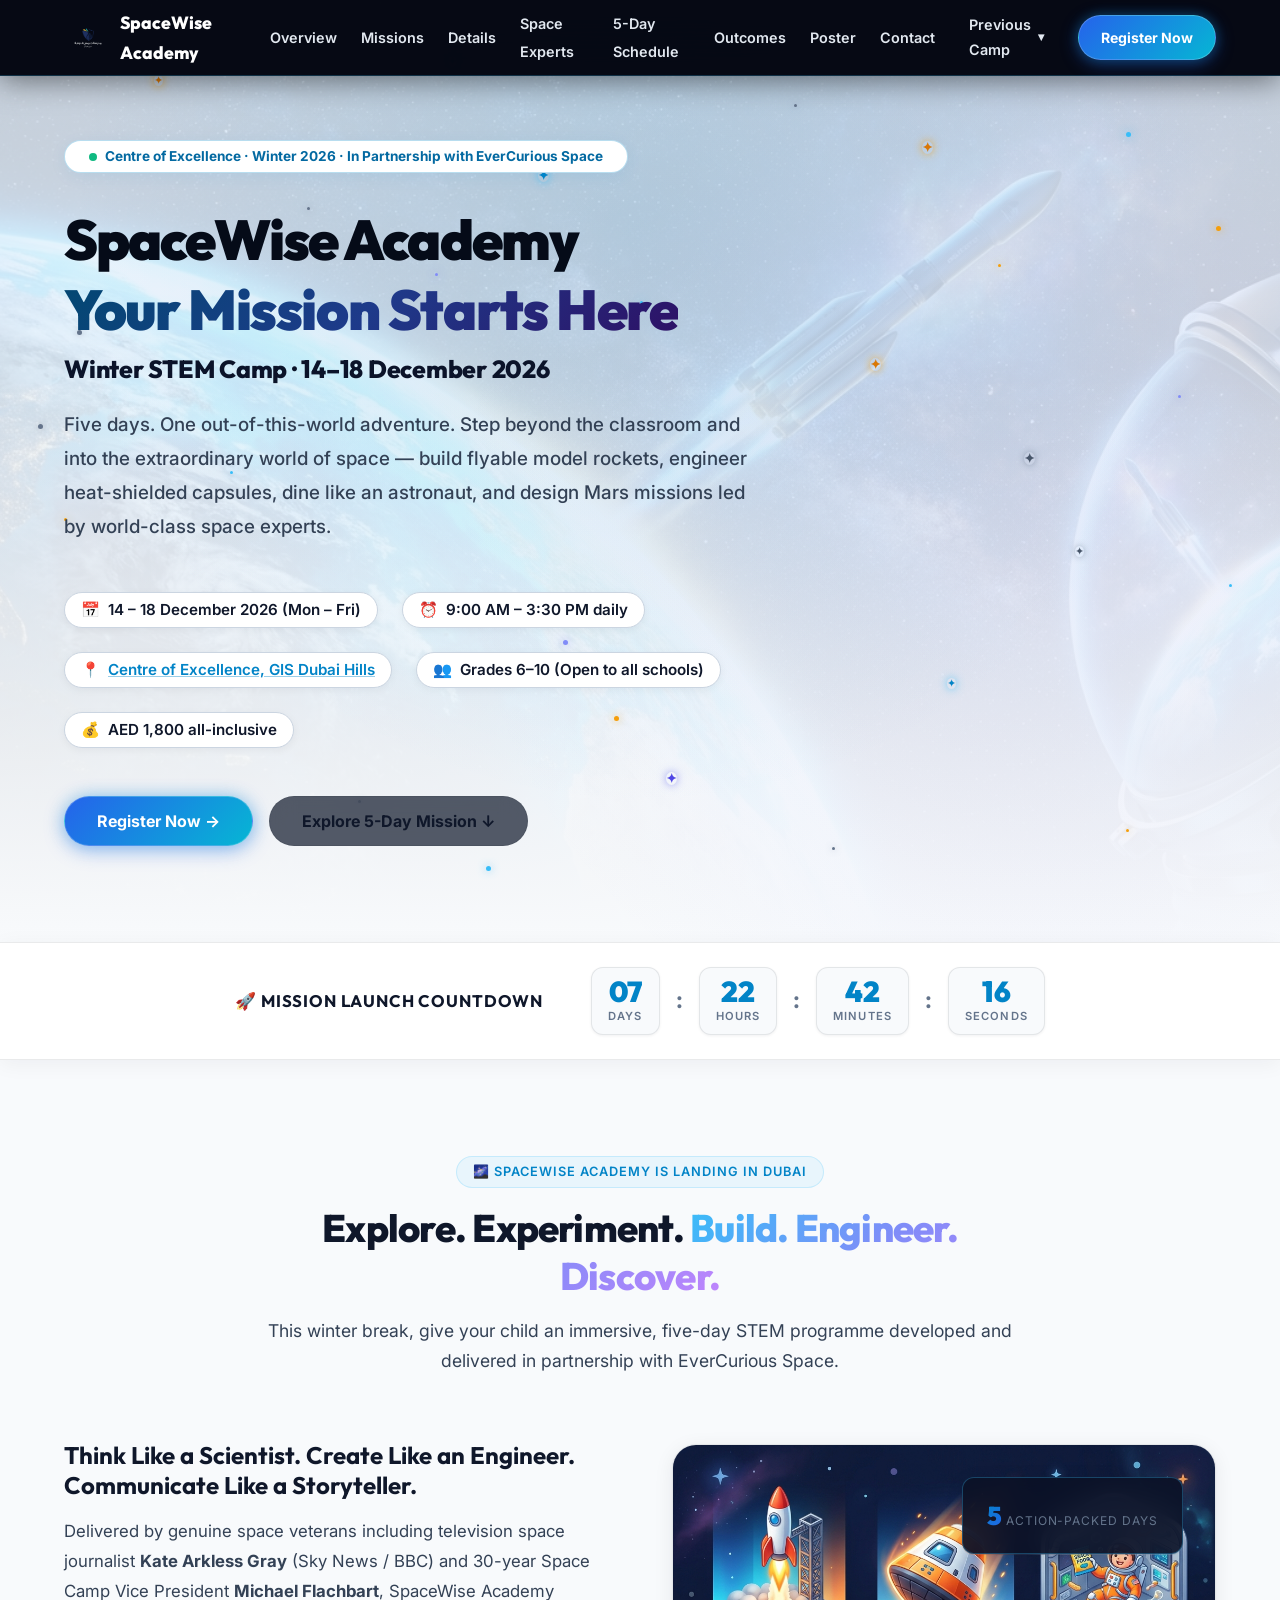
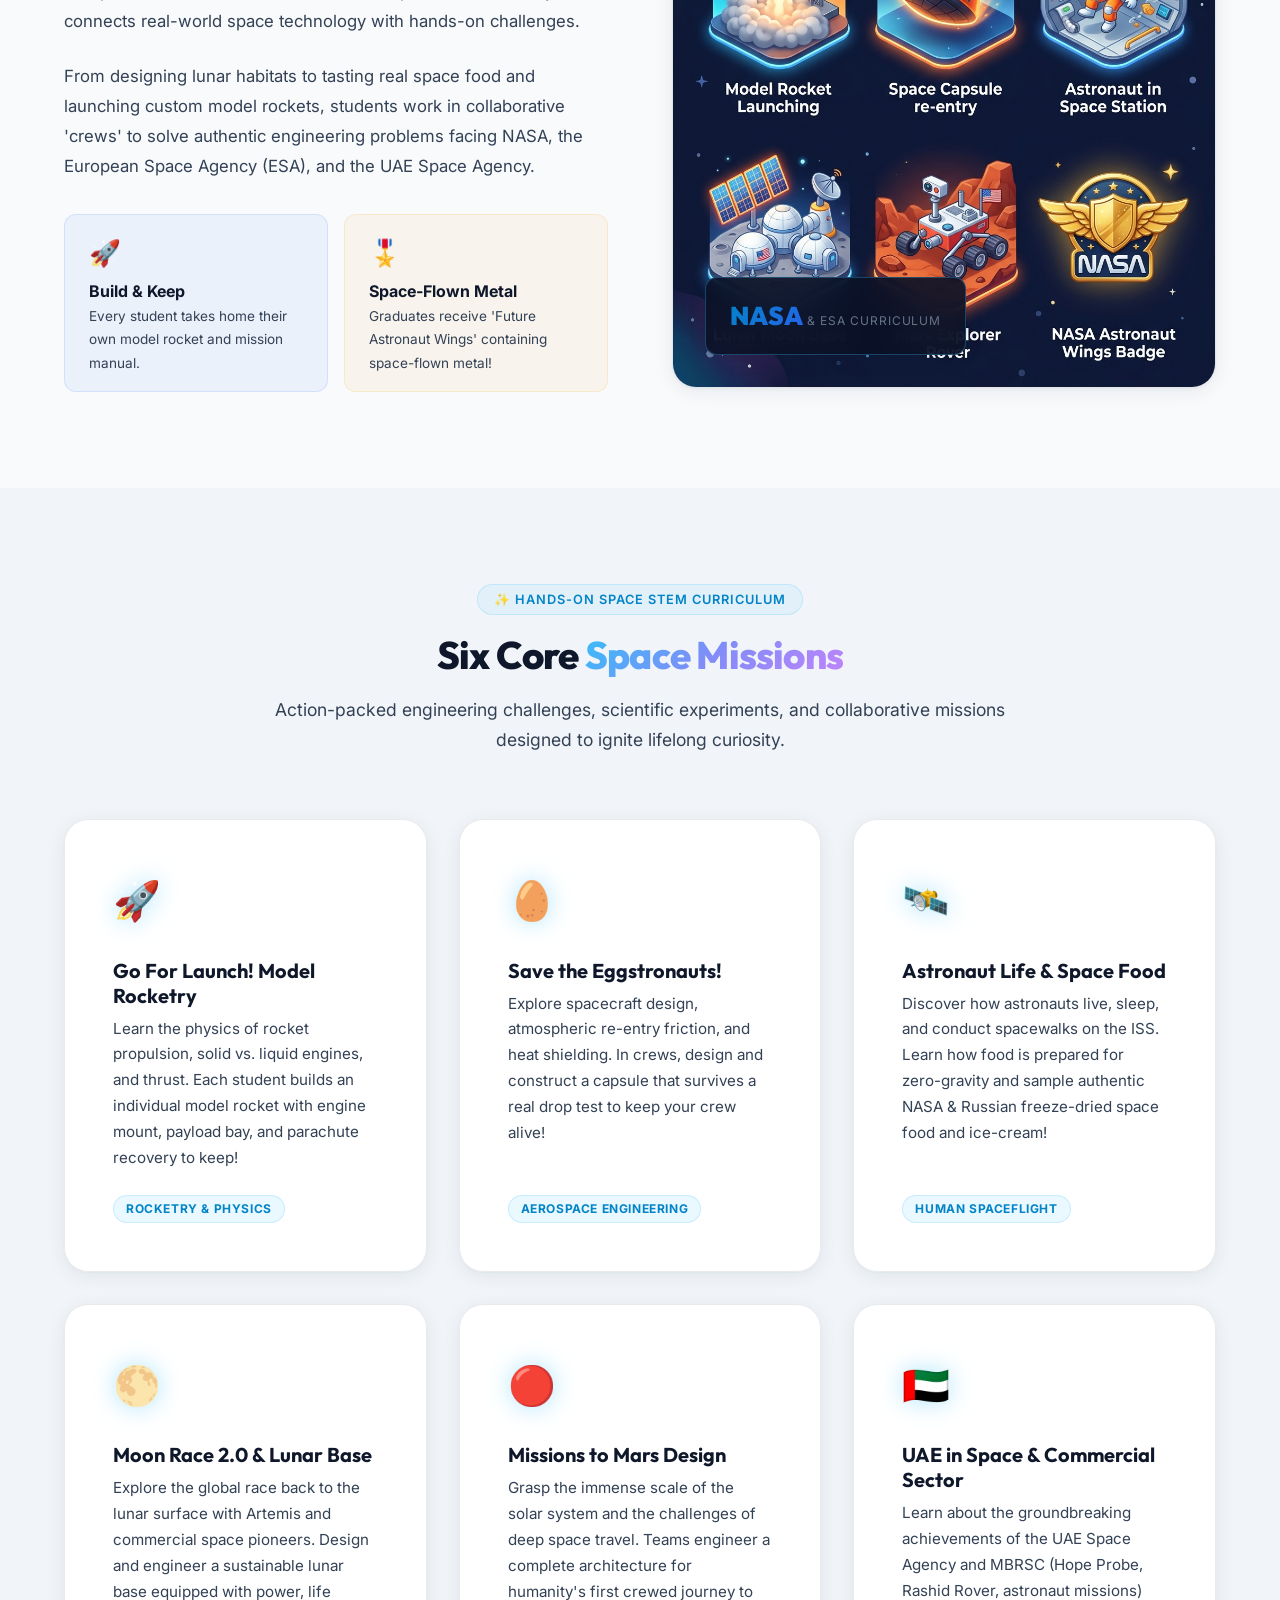
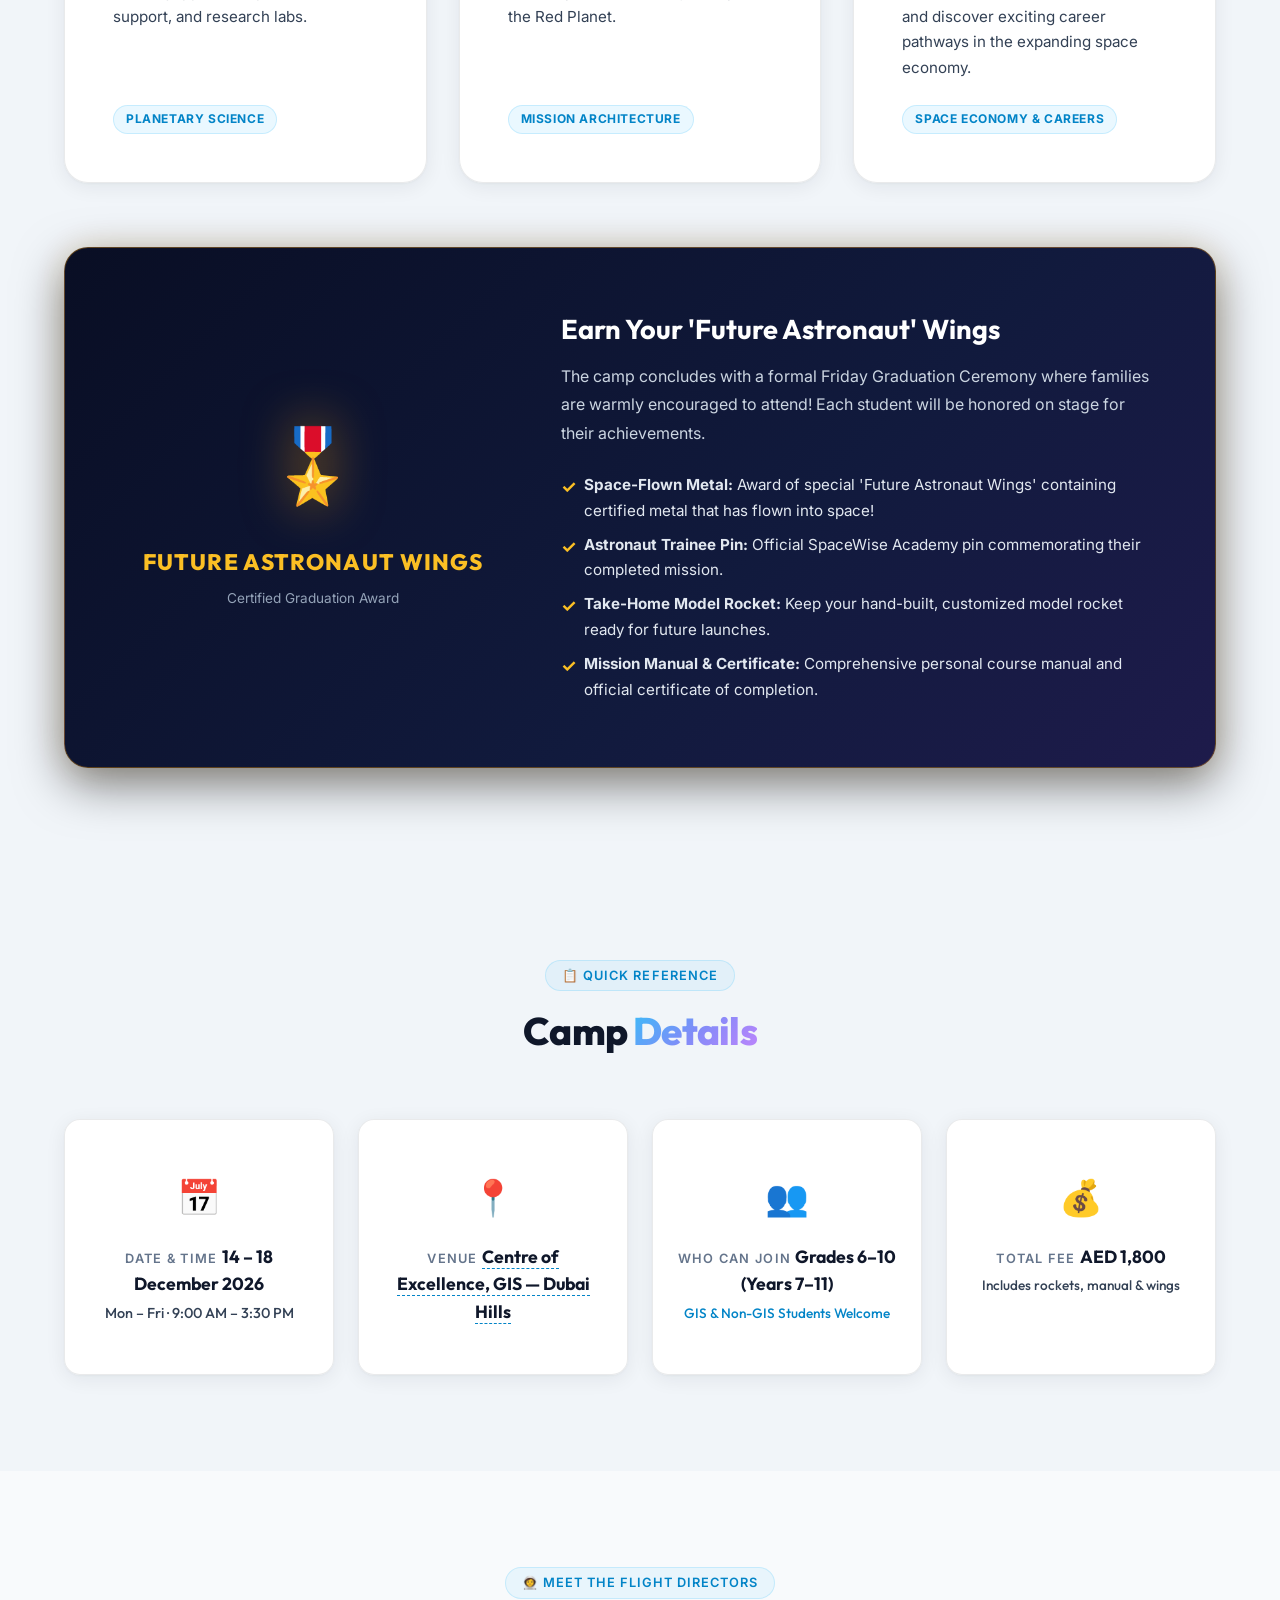
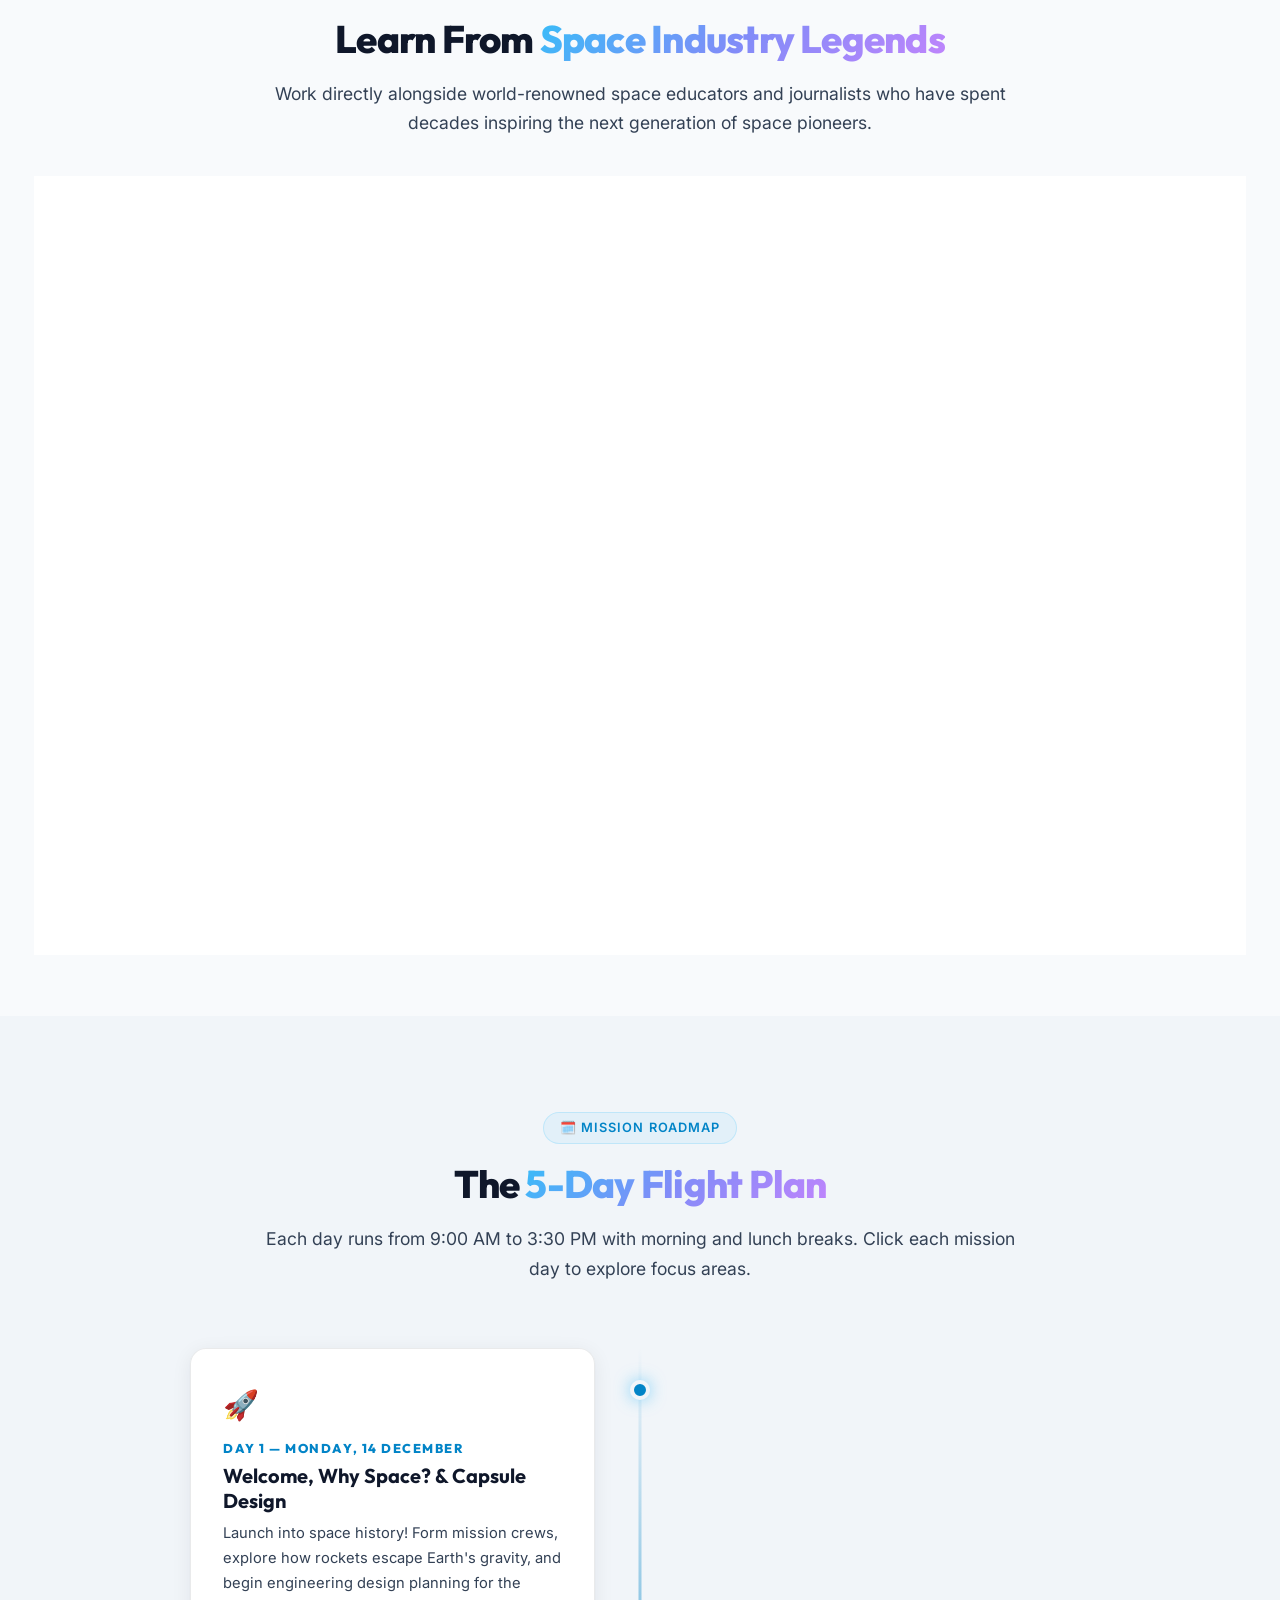
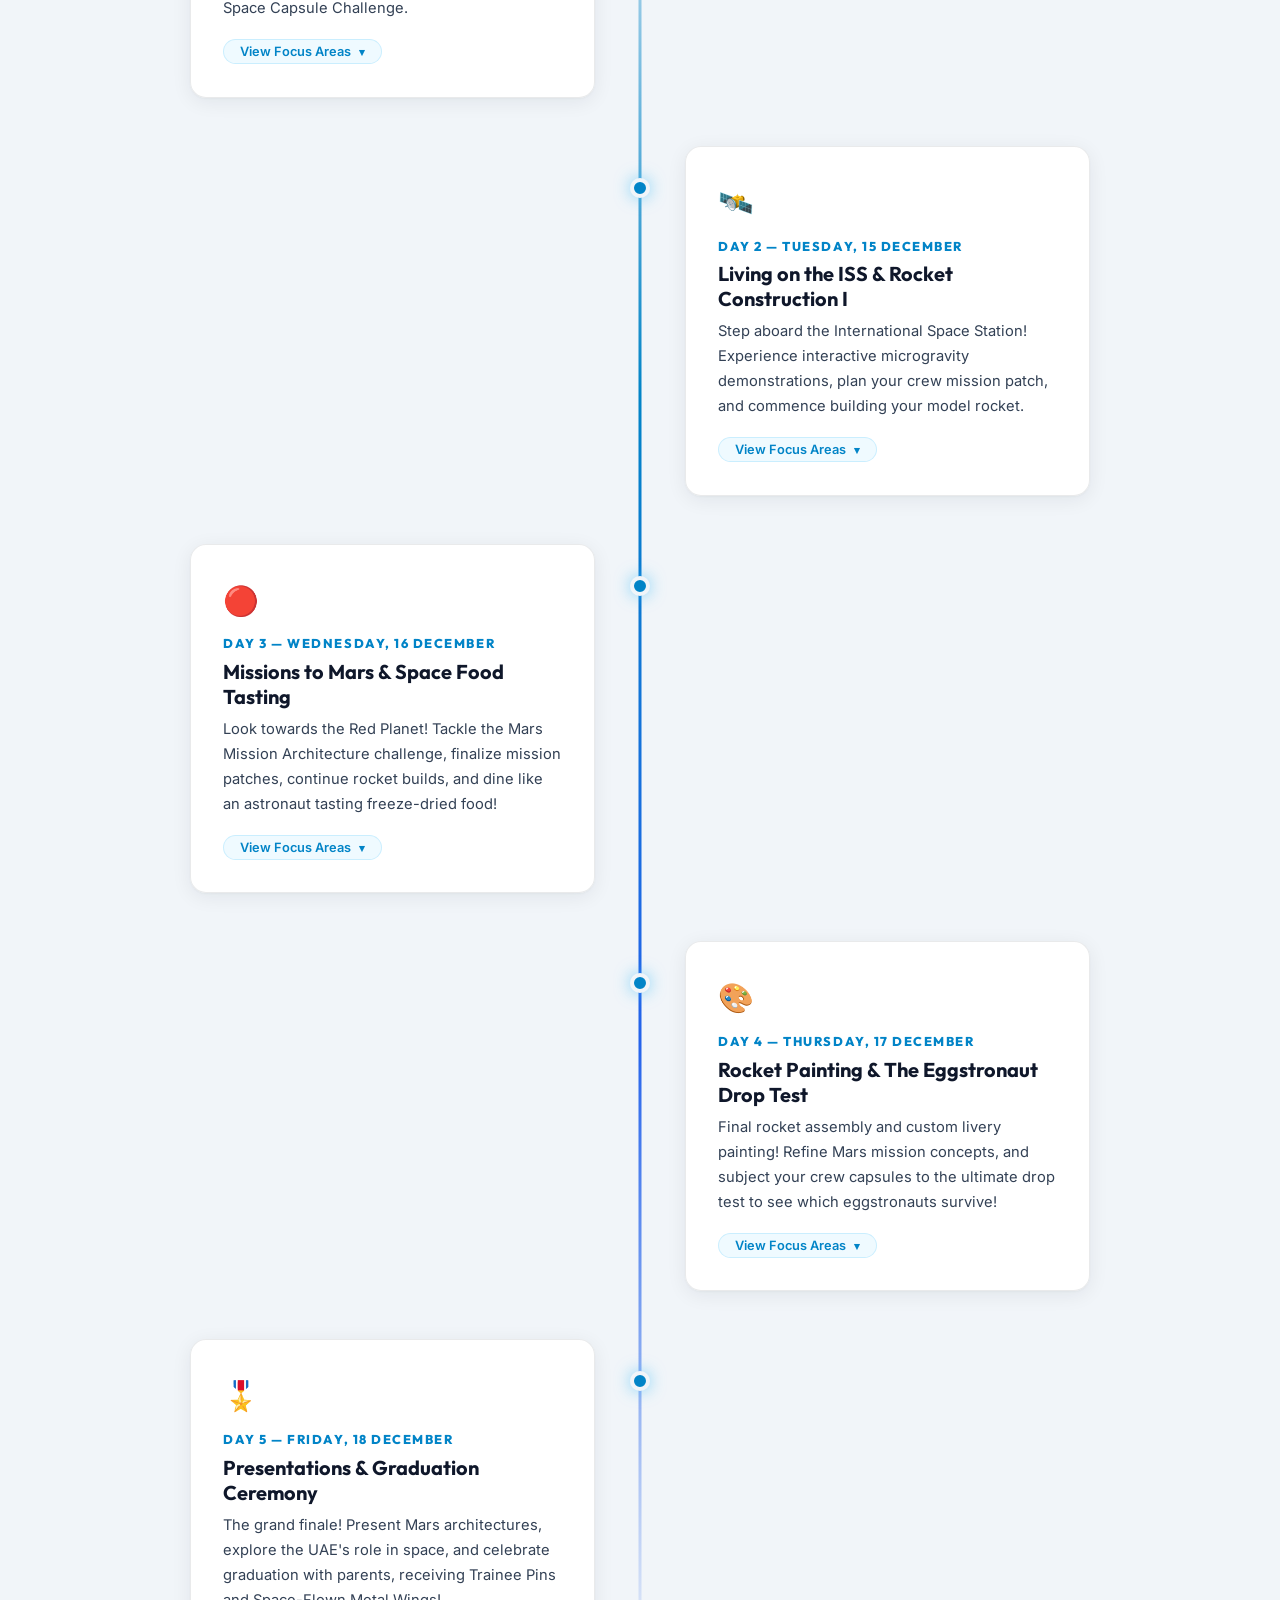
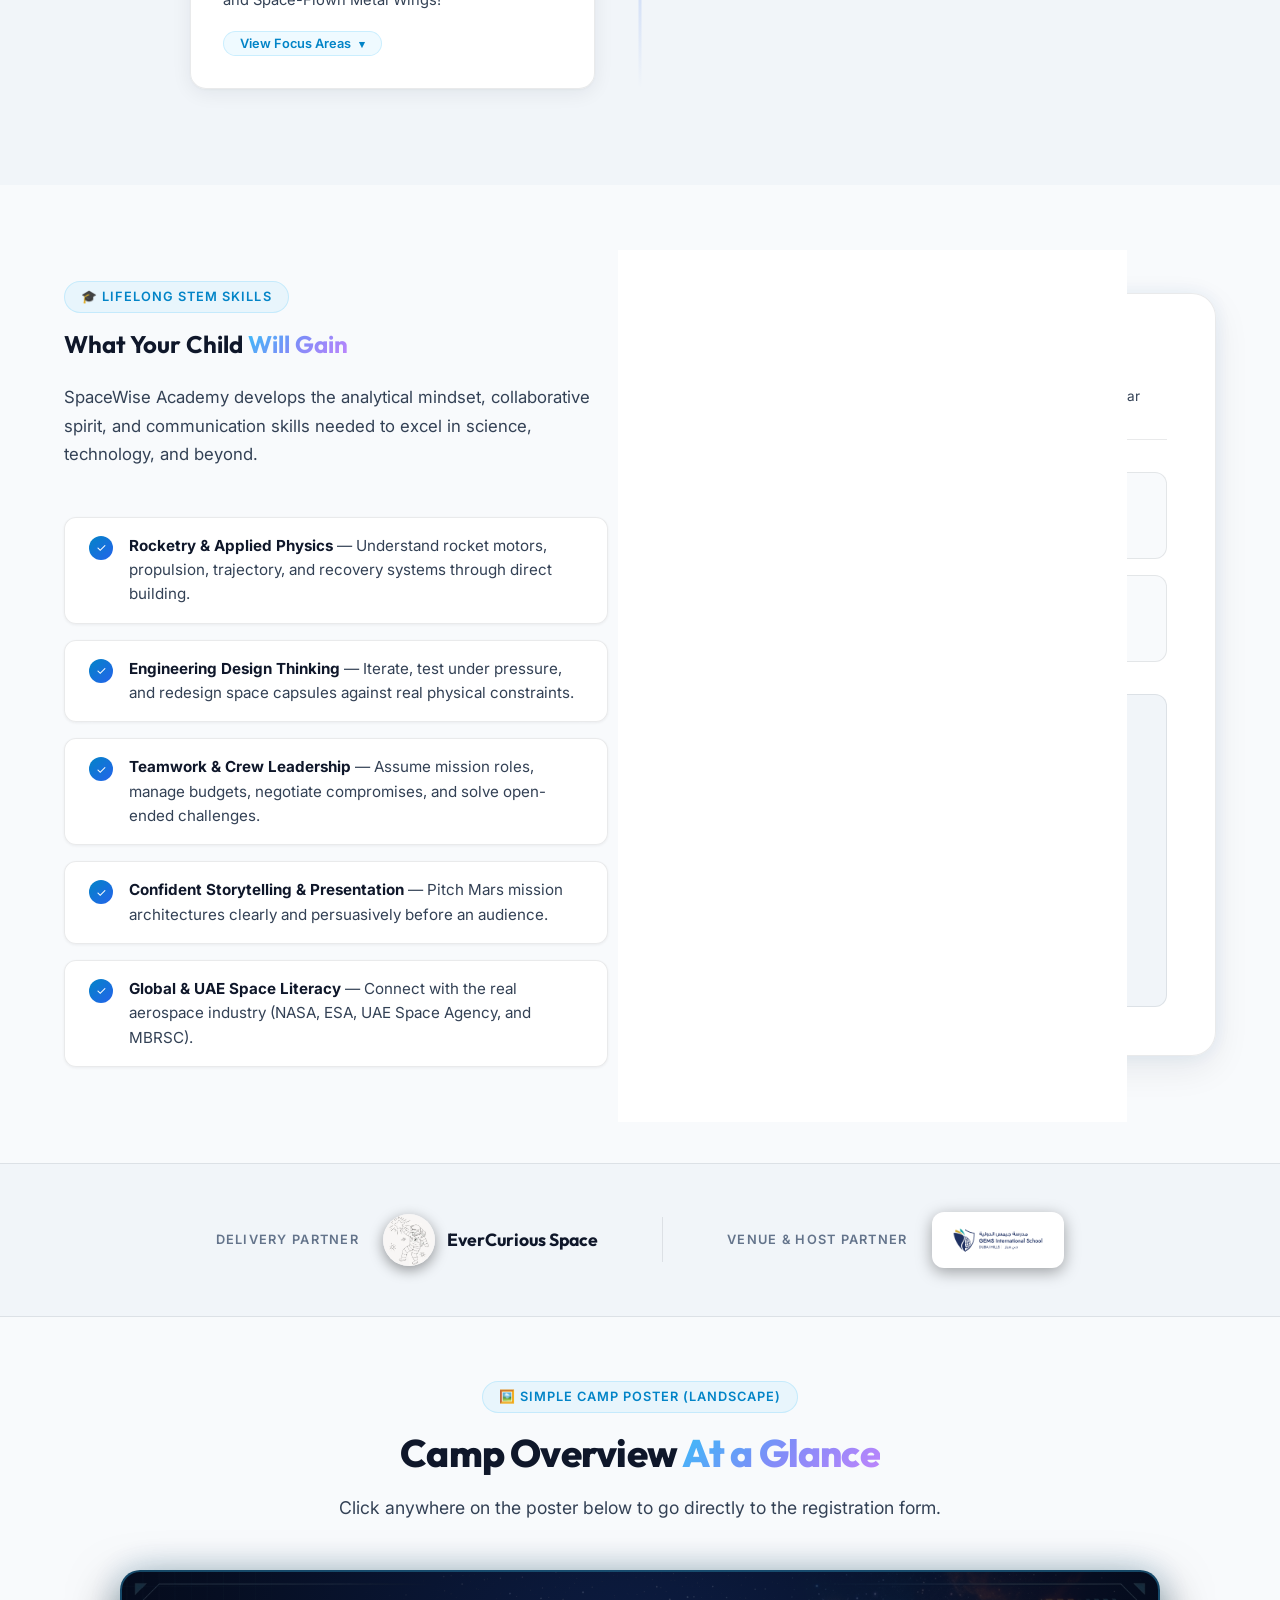
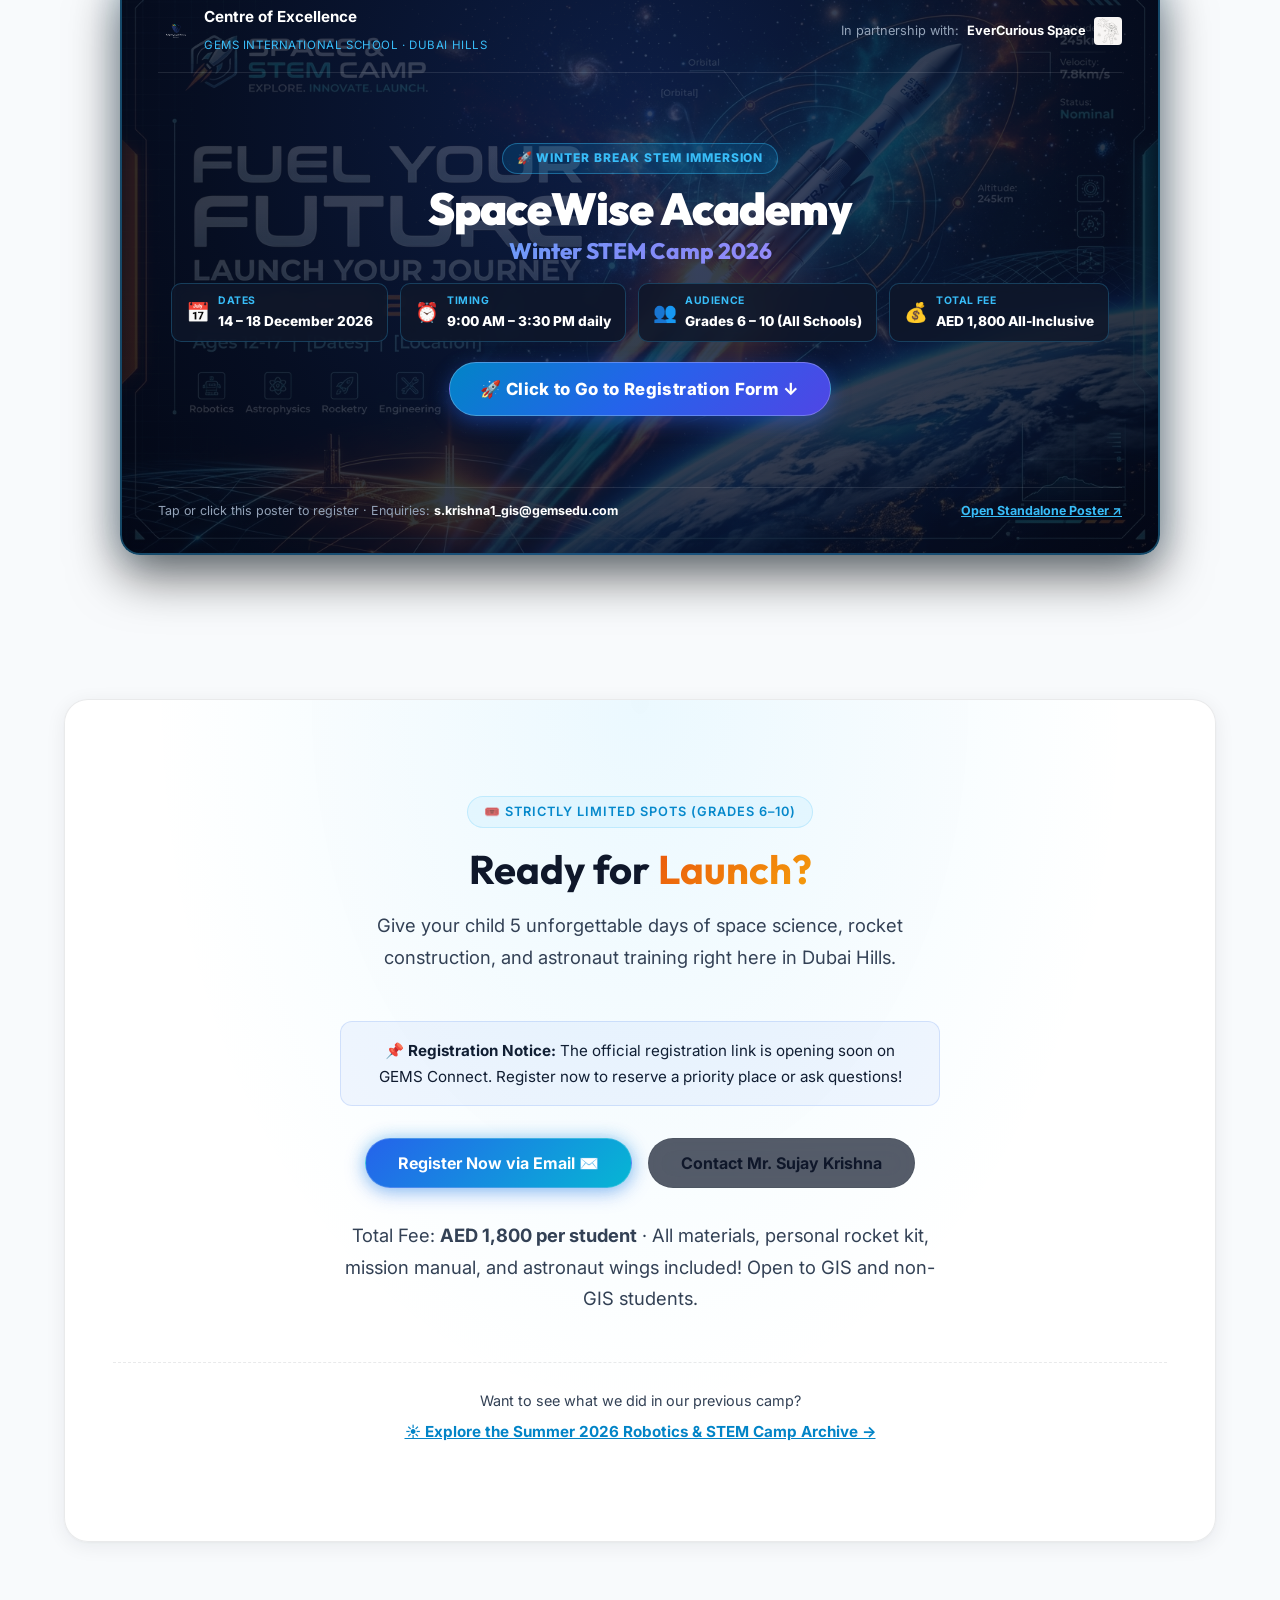
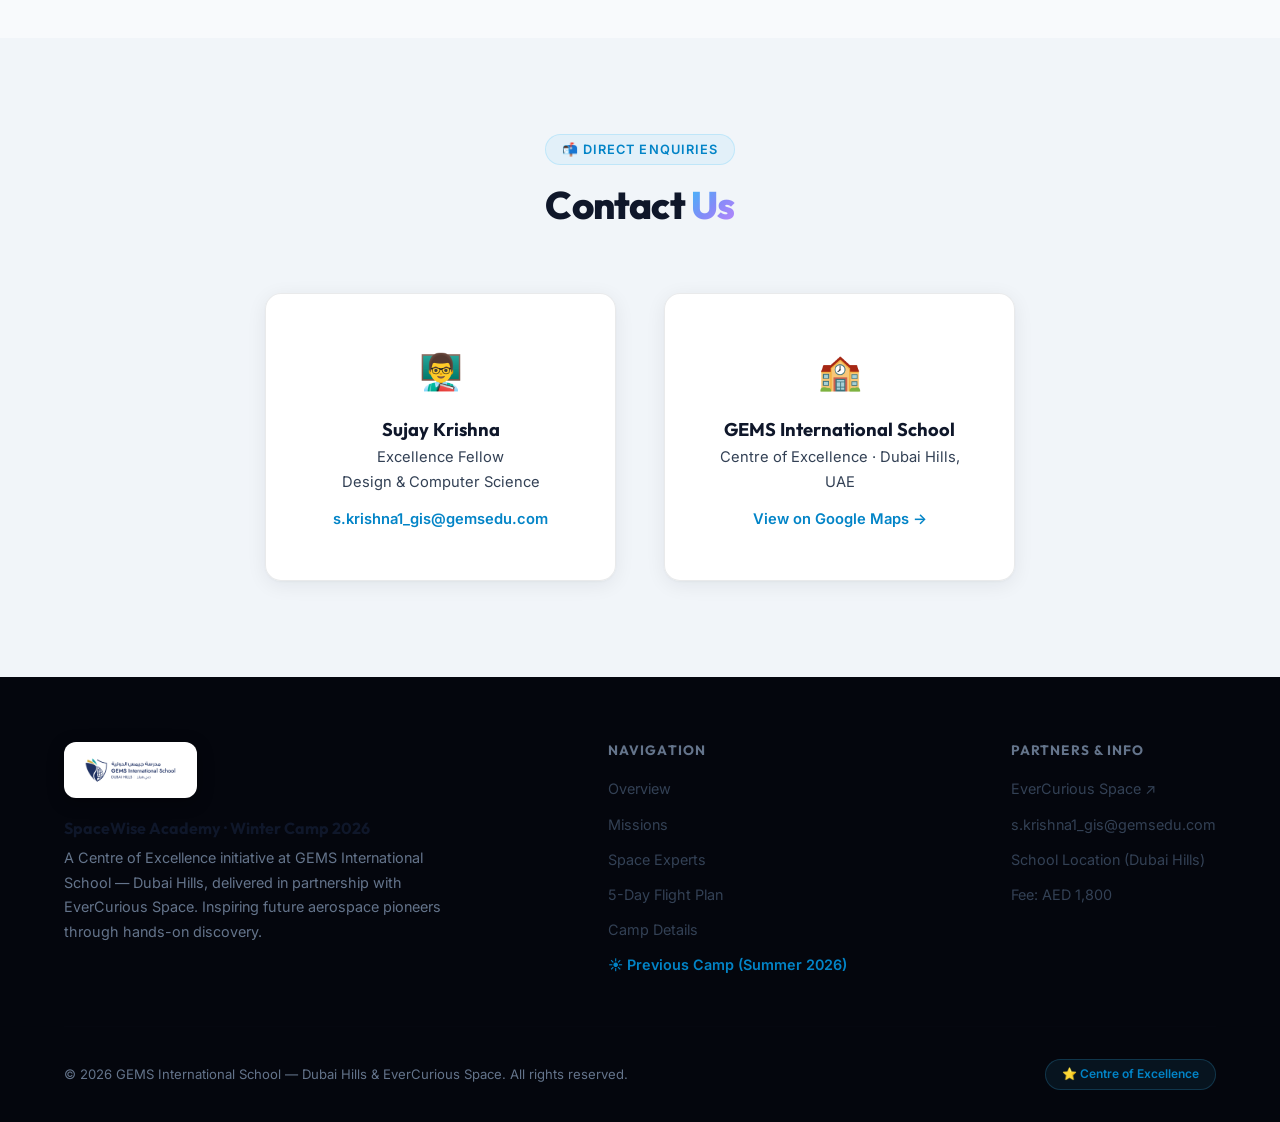
==== commit 49ee7f8d: "Add simple landscape poster linking to registration form" ====
--- a/index.html
+++ b/index.html
@@ -28,6 +28,7 @@
         <li><a href="#team">Space Experts</a></li>
         <li><a href="#journey">5-Day Schedule</a></li>
         <li><a href="#outcomes">Outcomes</a></li>
+        <li><a href="#poster">Poster</a></li>
         <li><a href="#contact">Contact</a></li>
         <li class="nav-dropdown">
           <a href="javascript:void(0)" class="dropdown-trigger" id="dropdownTrigger" aria-haspopup="true" aria-expanded="false">
@@ -659,6 +660,82 @@
       </div>
     </div>
   </div>
+
+  <!-- ====== SIMPLE LANDSCAPE POSTER SECTION ====== -->
+  <section class="section poster-section" id="poster" style="padding-top: var(--space-3xl); padding-bottom: var(--space-2xl);">
+    <div class="container">
+      <div class="section-header reveal" style="margin-bottom: var(--space-2xl);">
+        <span class="section-badge">🖼️ Simple Camp Poster (Landscape)</span>
+        <h2>Camp Overview <span class="gradient-text">At a Glance</span></h2>
+        <p>Click anywhere on the poster below to go directly to the registration form.</p>
+      </div>
+
+      <div class="reveal" style="max-width: 1040px; margin: 0 auto;">
+        <a href="#register" class="landscape-poster-card" title="Click to go to Registration Form">
+          <div class="lpc-header">
+            <div style="display: flex; align-items: center; gap: 10px;">
+              <img src="images/gis-crest.png" alt="GIS Crest" width="36" height="36">
+              <div>
+                <strong style="display: block; font-size: 0.95rem; color: #ffffff;">Centre of Excellence</strong>
+                <span style="font-size: 0.72rem; color: #38bdf8; text-transform: uppercase; letter-spacing: 0.05em;">GEMS International School · Dubai Hills</span>
+              </div>
+            </div>
+            <div style="display: flex; align-items: center; gap: 8px; font-size: 0.8rem; color: #94a3b8;">
+              <span>In partnership with:</span>
+              <strong style="color: #ffffff;">EverCurious Space</strong>
+              <img src="images/evercurious-logo.png" alt="EverCurious Logo" width="28" height="28" style="border-radius: 4px;">
+            </div>
+          </div>
+
+          <div class="lpc-center">
+            <span class="lpc-badge">🚀 Winter Break STEM Immersion</span>
+            <h3 class="lpc-title">SpaceWise Academy</h3>
+            <h4 class="lpc-sub">Winter STEM Camp 2026</h4>
+
+            <div class="lpc-details">
+              <div class="lpc-pill">
+                <span class="icon">📅</span>
+                <div>
+                  <span class="lbl">Dates</span>
+                  <span class="val">14 – 18 December 2026</span>
+                </div>
+              </div>
+              <div class="lpc-pill">
+                <span class="icon">⏰</span>
+                <div>
+                  <span class="lbl">Timing</span>
+                  <span class="val">9:00 AM – 3:30 PM daily</span>
+                </div>
+              </div>
+              <div class="lpc-pill">
+                <span class="icon">👥</span>
+                <div>
+                  <span class="lbl">Audience</span>
+                  <span class="val">Grades 6 – 10 (All Schools)</span>
+                </div>
+              </div>
+              <div class="lpc-pill">
+                <span class="icon">💰</span>
+                <div>
+                  <span class="lbl">Total Fee</span>
+                  <span class="val">AED 1,800 All-Inclusive</span>
+                </div>
+              </div>
+            </div>
+
+            <div class="lpc-btn">
+              <span>🚀 Click to Go to Registration Form ↓</span>
+            </div>
+          </div>
+
+          <div class="lpc-footer">
+            <span>Tap or click this poster to register · Enquiries: <strong style="color:#ffffff;">s.krishna1_gis@gemsedu.com</strong></span>
+            <span class="lpc-fullscreen-link" onclick="event.stopPropagation(); window.open('poster.html', '_blank');">Open Standalone Poster ↗</span>
+          </div>
+        </a>
+      </div>
+    </div>
+  </section>
 
   <!-- ====== CTA / REGISTRATION SECTION ====== -->
   <section class="section cta-section" id="register">
--- a/styles.css
+++ b/styles.css
@@ -2352,3 +2352,204 @@
 .nav-overlay.open {
   display: block;
 }
+
+/* ---------- Landscape Poster Card Component ---------- */
+.landscape-poster-card {
+  display: block;
+  width: 100%;
+  aspect-ratio: 16 / 9;
+  background: radial-gradient(circle at 50% 25%, #0d1e46 0%, #060e22 65%, #030714 100%);
+  border: 2px solid rgba(56, 189, 248, 0.35);
+  border-radius: 20px;
+  padding: 32px 36px;
+  position: relative;
+  overflow: hidden;
+  text-decoration: none;
+  color: inherit;
+  display: flex;
+  flex-direction: column;
+  justify-content: space-between;
+  box-shadow: 0 20px 50px rgba(0, 0, 0, 0.6), 0 0 35px rgba(2, 132, 199, 0.2);
+  transition: transform 0.3s ease, border-color 0.3s ease, box-shadow 0.3s ease;
+  cursor: pointer;
+}
+
+.landscape-poster-card::before {
+  content: '';
+  position: absolute;
+  inset: 0;
+  background-image: url('images/poster-bg-landscape.jpg');
+  background-size: cover;
+  background-position: center;
+  opacity: 0.18;
+  mix-blend-mode: lighten;
+  pointer-events: none;
+}
+
+.landscape-poster-card:hover {
+  transform: translateY(-4px);
+  border-color: #38bdf8;
+  box-shadow: 0 25px 60px rgba(0, 0, 0, 0.7), 0 0 45px rgba(56, 189, 248, 0.4);
+}
+
+.lpc-header {
+  position: relative;
+  z-index: 2;
+  display: flex;
+  justify-content: space-between;
+  align-items: center;
+  border-bottom: 1px solid rgba(255, 255, 255, 0.1);
+  padding-bottom: 14px;
+}
+
+.lpc-center {
+  position: relative;
+  z-index: 2;
+  text-align: center;
+  margin: auto 0;
+}
+
+.lpc-badge {
+  display: inline-flex;
+  align-items: center;
+  gap: 6px;
+  background: rgba(2, 132, 199, 0.2);
+  border: 1px solid rgba(56, 189, 248, 0.4);
+  color: #38bdf8;
+  padding: 4px 14px;
+  border-radius: 999px;
+  font-size: 0.75rem;
+  font-weight: 800;
+  letter-spacing: 0.08em;
+  text-transform: uppercase;
+  margin-bottom: 10px;
+}
+
+.lpc-title {
+  font-family: var(--font-heading);
+  font-size: 2.8rem;
+  font-weight: 900;
+  color: #ffffff;
+  line-height: 1.1;
+  letter-spacing: -0.02em;
+}
+
+.lpc-sub {
+  font-size: 1.4rem;
+  font-weight: 800;
+  background: linear-gradient(135deg, #38bdf8 0%, #818cf8 50%, #c084fc 100%);
+  -webkit-background-clip: text;
+  -webkit-text-fill-color: transparent;
+  background-clip: text;
+  margin-top: 4px;
+  margin-bottom: 18px;
+}
+
+.lpc-details {
+  display: flex;
+  justify-content: center;
+  align-items: center;
+  gap: 12px;
+  flex-wrap: wrap;
+  margin-bottom: 20px;
+}
+
+.lpc-pill {
+  background: rgba(15, 23, 42, 0.85);
+  border: 1px solid rgba(56, 189, 248, 0.25);
+  border-radius: 10px;
+  padding: 8px 14px;
+  display: flex;
+  align-items: center;
+  gap: 8px;
+  backdrop-filter: blur(8px);
+}
+
+.lpc-pill .icon {
+  font-size: 1.2rem;
+}
+
+.lpc-pill .lbl {
+  display: block;
+  font-size: 0.65rem;
+  text-transform: uppercase;
+  letter-spacing: 0.06em;
+  color: #38bdf8;
+  font-weight: 700;
+  text-align: left;
+}
+
+.lpc-pill .val {
+  display: block;
+  font-size: 0.85rem;
+  font-weight: 800;
+  color: #ffffff;
+  text-align: left;
+}
+
+.lpc-btn {
+  display: inline-flex;
+  align-items: center;
+  justify-content: center;
+  gap: 8px;
+  background: linear-gradient(135deg, #0284c7 0%, #2563eb 50%, #4f46e5 100%);
+  color: #ffffff;
+  padding: 12px 30px;
+  border-radius: 999px;
+  font-size: 1.05rem;
+  font-weight: 800;
+  letter-spacing: 0.02em;
+  box-shadow: 0 6px 20px rgba(37, 99, 235, 0.45);
+  border: 1px solid rgba(255, 255, 255, 0.25);
+  transition: transform 0.2s ease;
+}
+
+.landscape-poster-card:hover .lpc-btn {
+  transform: scale(1.03);
+}
+
+.lpc-footer {
+  position: relative;
+  z-index: 2;
+  display: flex;
+  justify-content: space-between;
+  align-items: center;
+  border-top: 1px solid rgba(255, 255, 255, 0.1);
+  padding-top: 12px;
+  font-size: 0.78rem;
+  color: #94a3b8;
+}
+
+.lpc-fullscreen-link {
+  color: #38bdf8;
+  font-weight: 700;
+  text-decoration: underline;
+  cursor: pointer;
+}
+
+@media (max-width: 768px) {
+  .landscape-poster-card {
+    aspect-ratio: auto;
+    padding: 24px 16px;
+  }
+  .lpc-title {
+    font-size: 2rem;
+  }
+  .lpc-sub {
+    font-size: 1.2rem;
+  }
+  .lpc-details {
+    flex-direction: column;
+    gap: 8px;
+  }
+  .lpc-pill {
+    width: 100%;
+  }
+  .lpc-header,
+  .lpc-footer {
+    flex-direction: column;
+    gap: 8px;
+    text-align: center;
+  }
+}
+
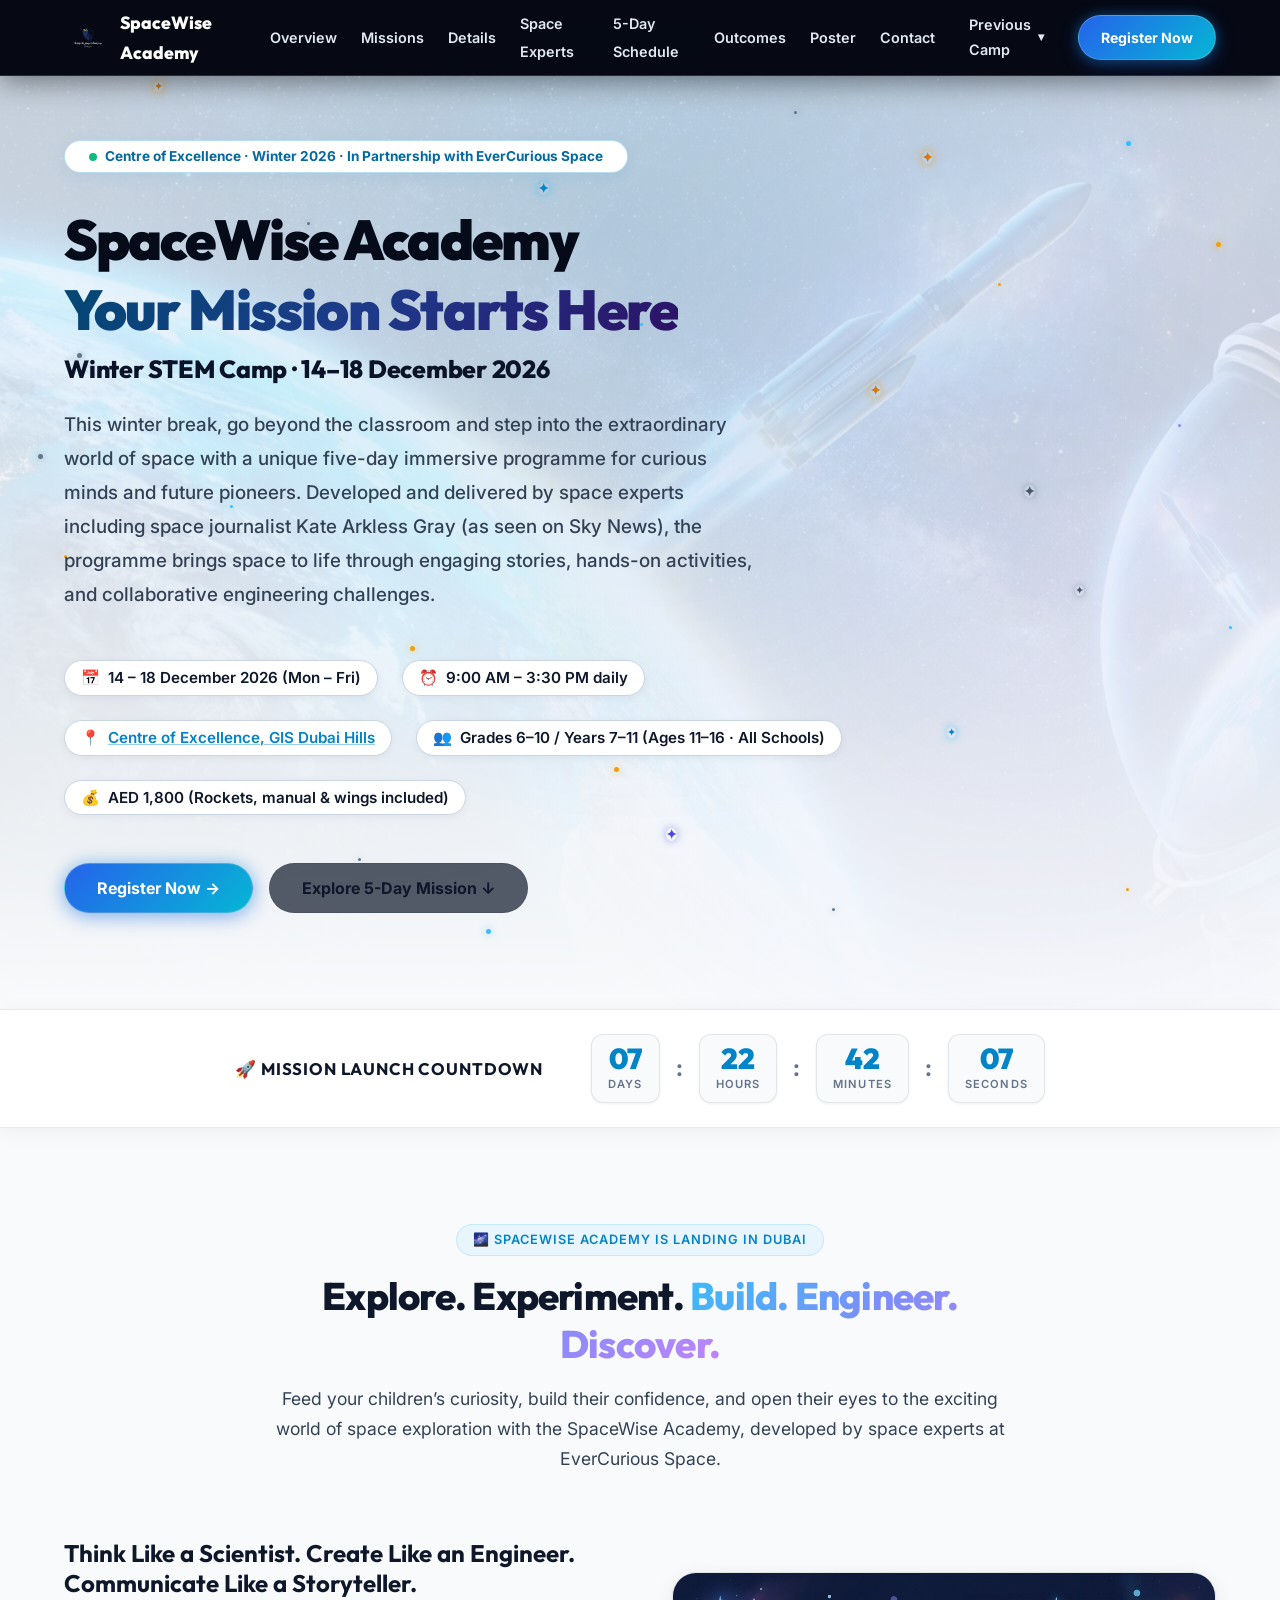
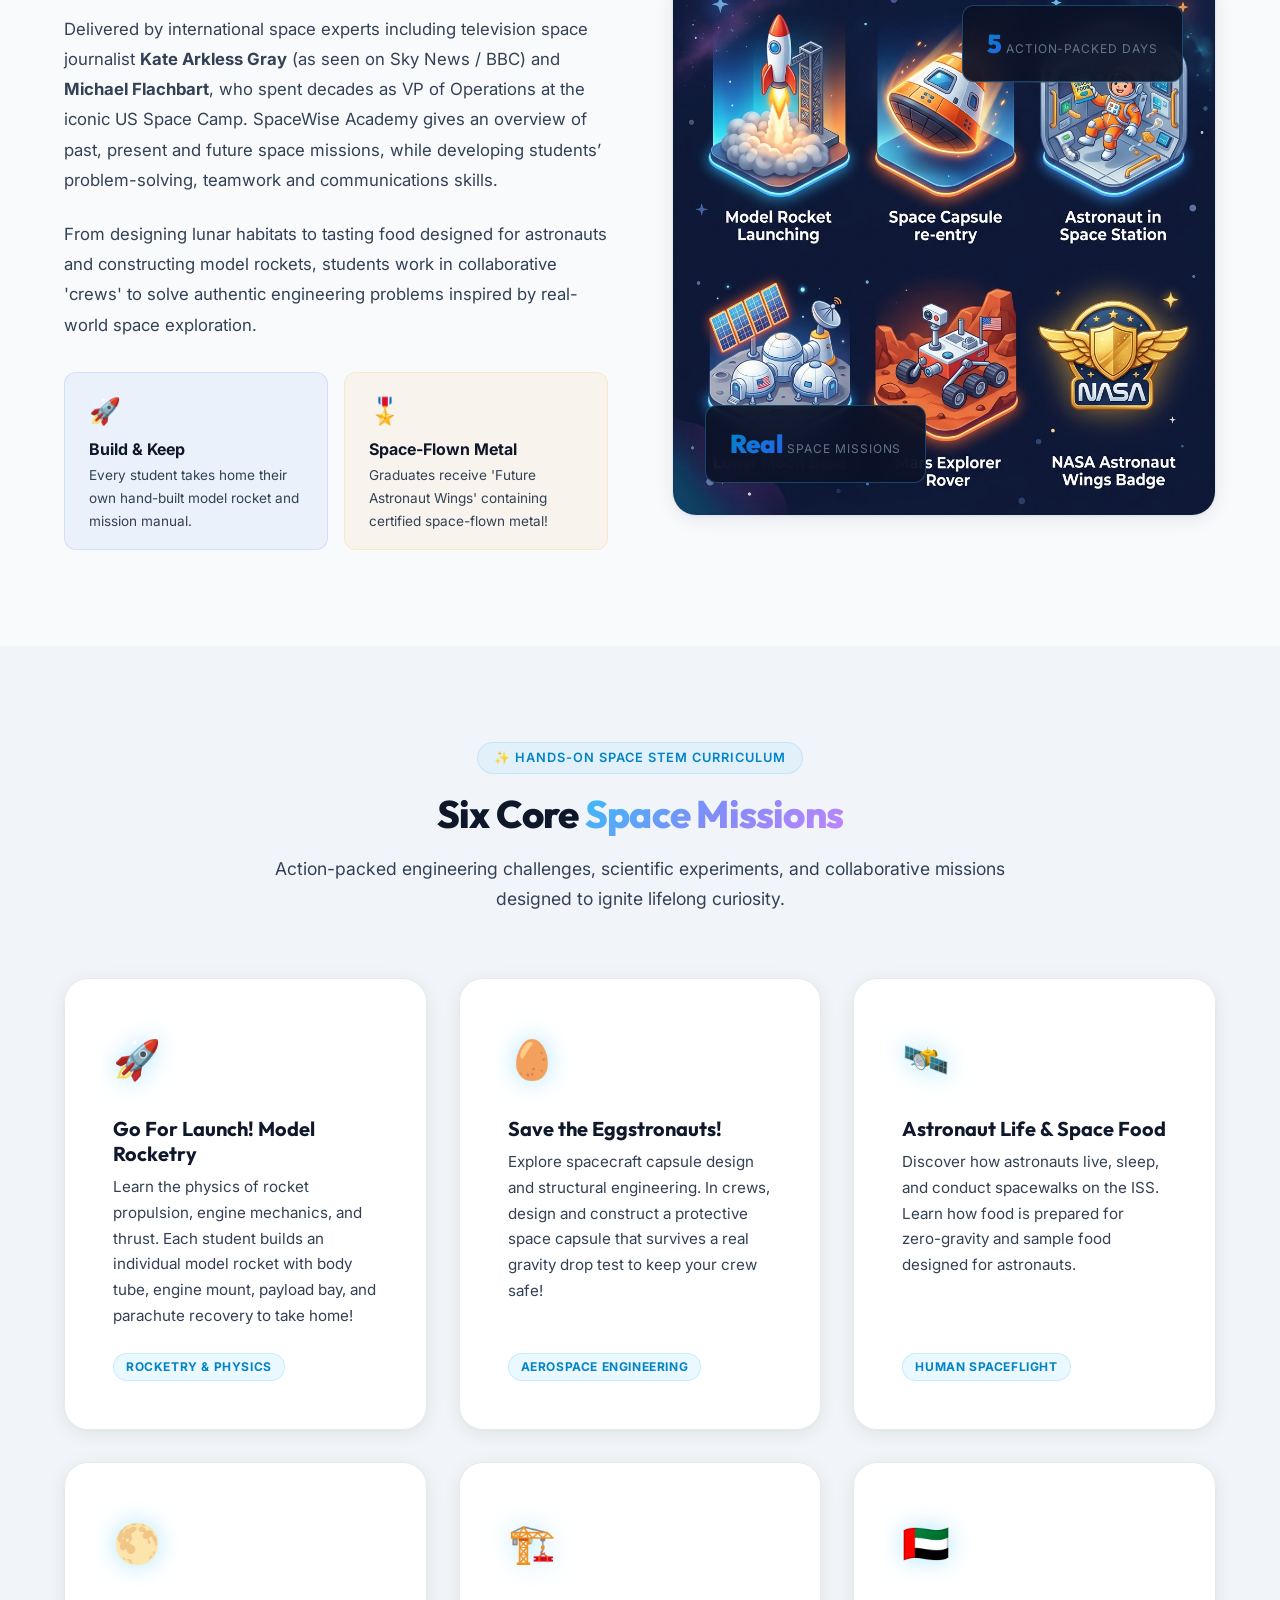
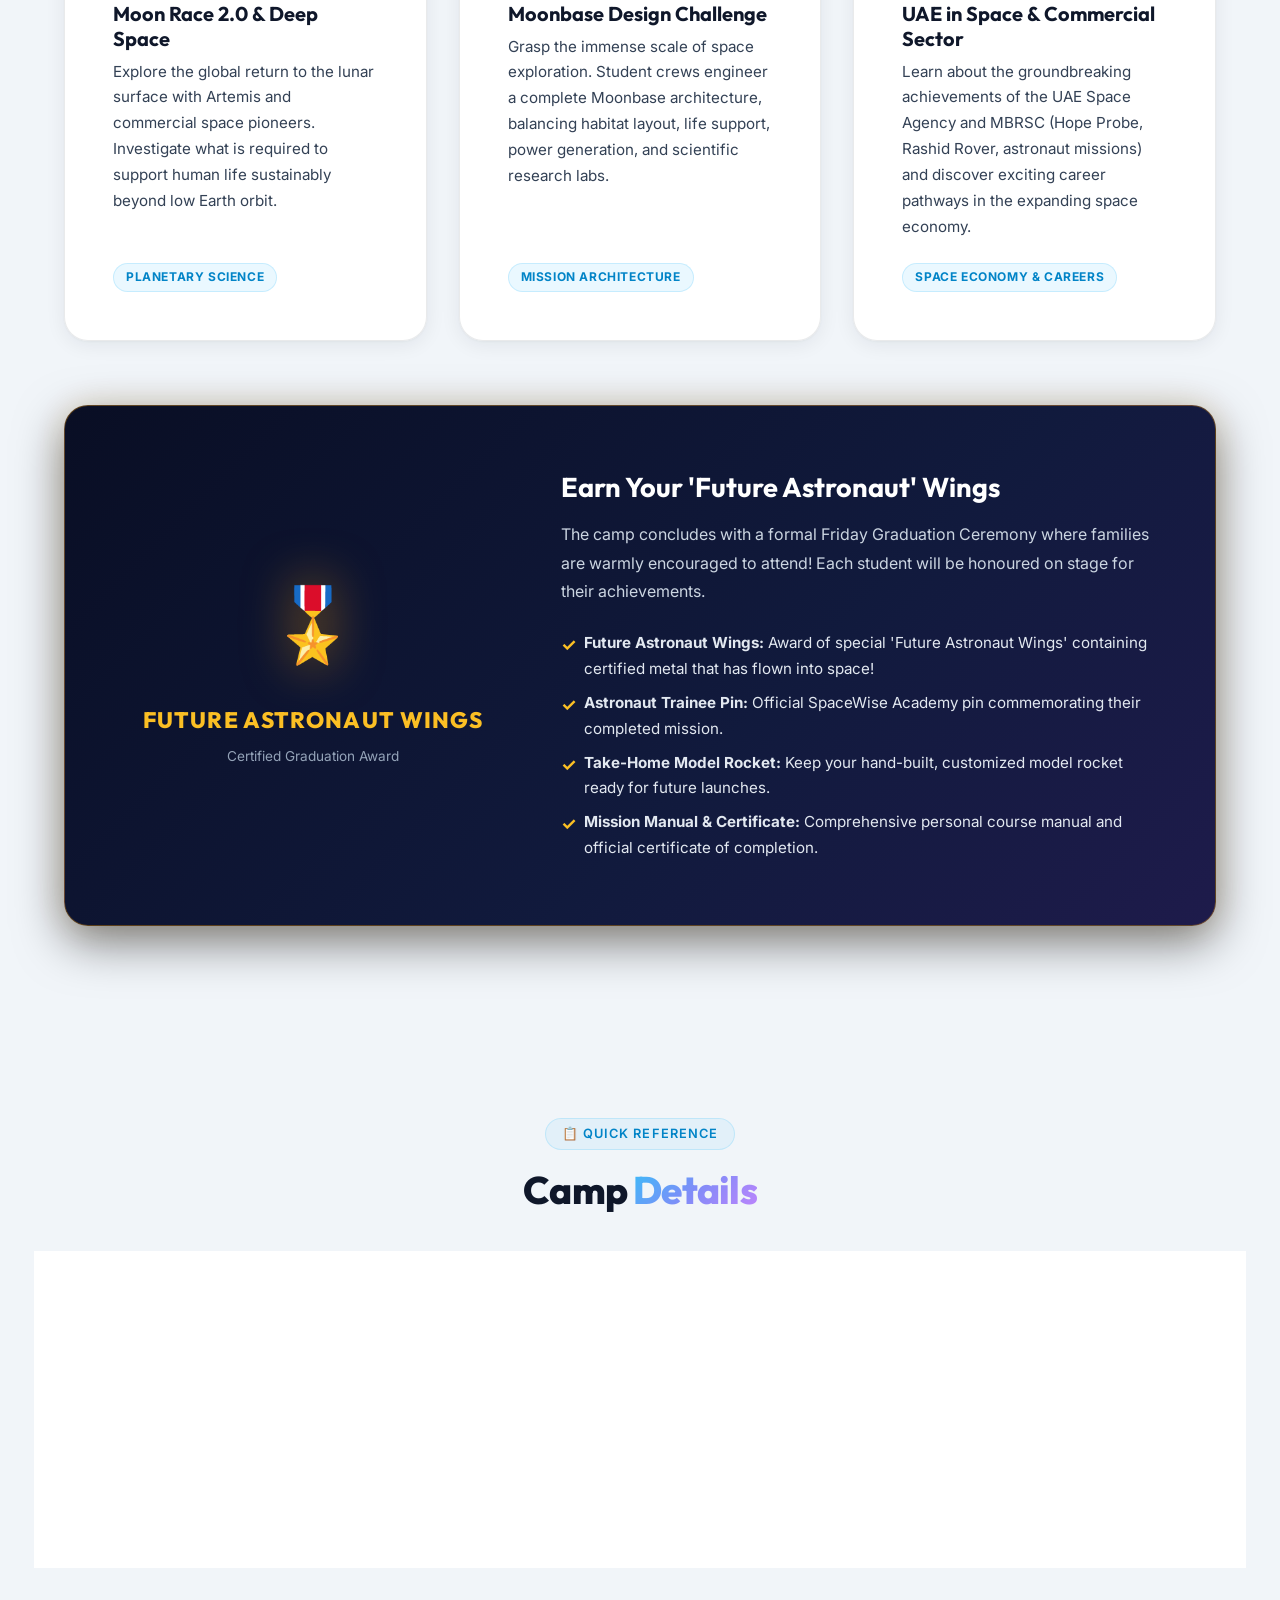
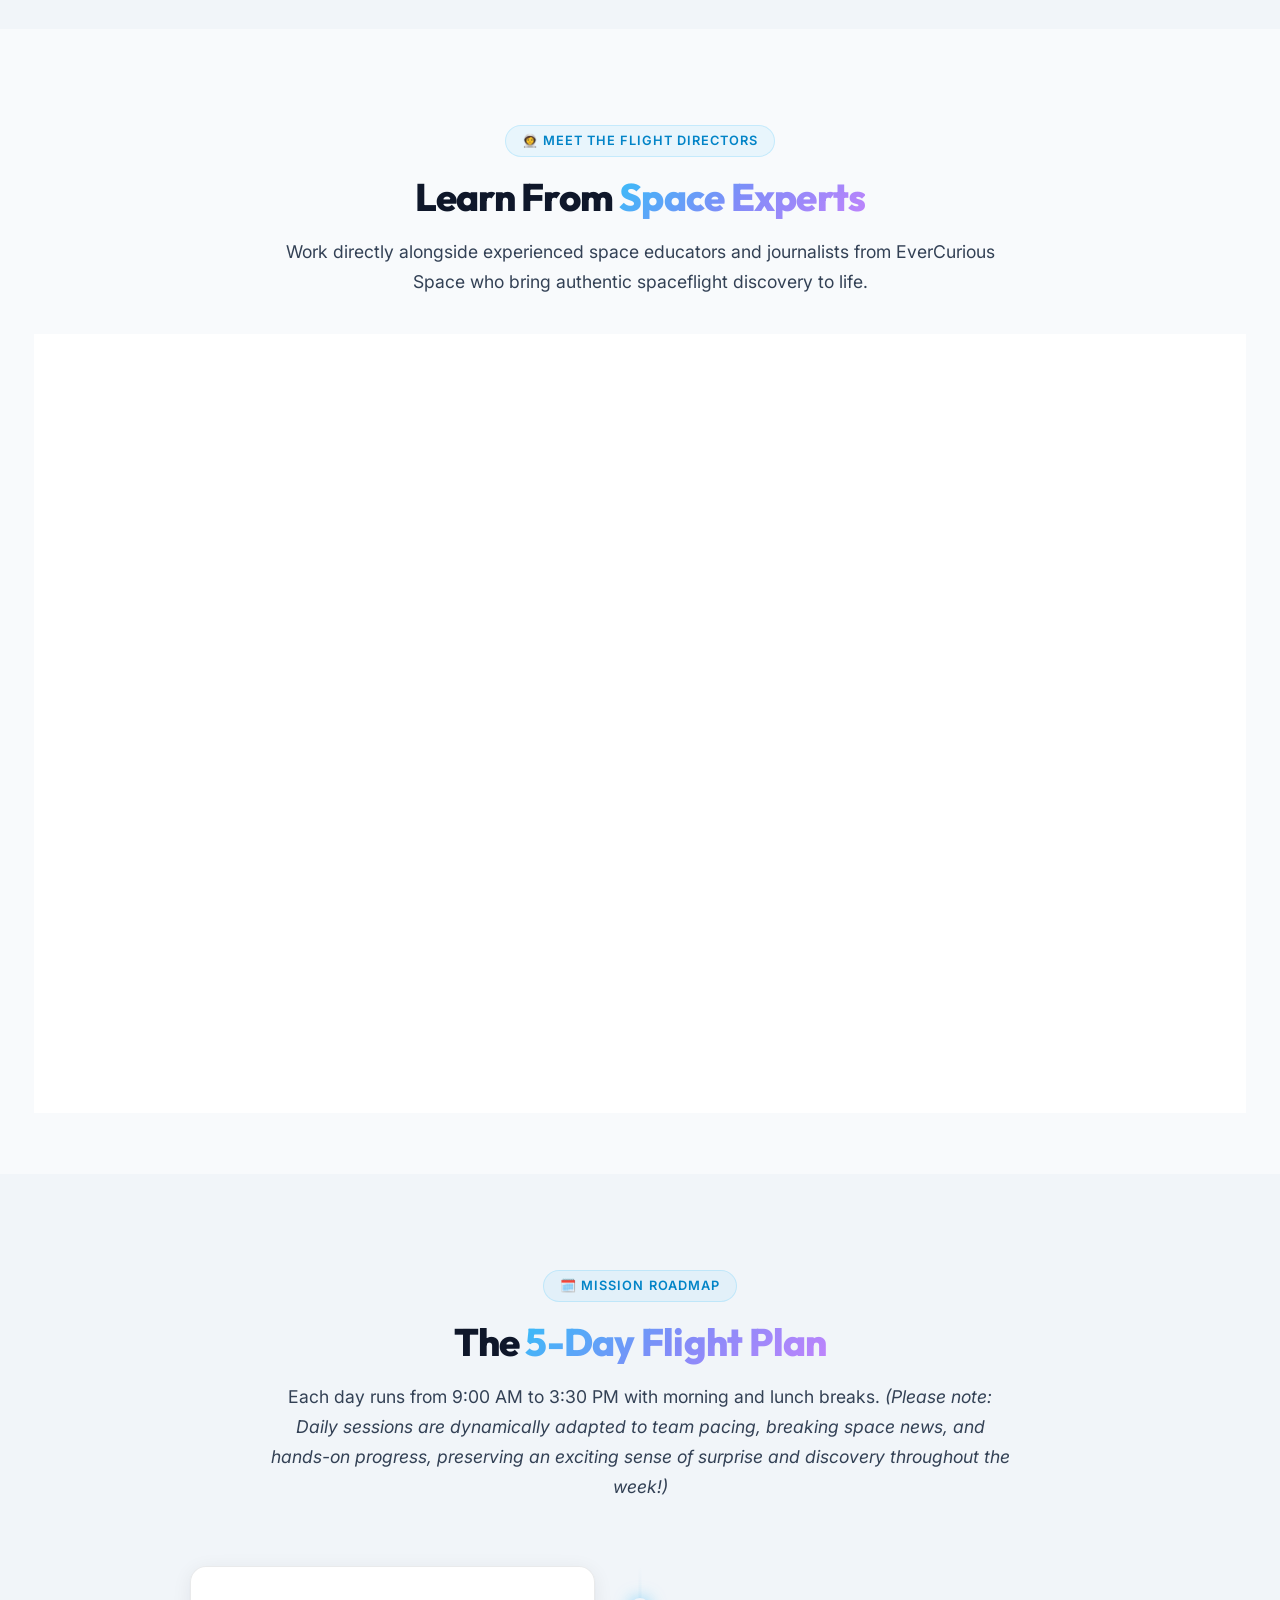
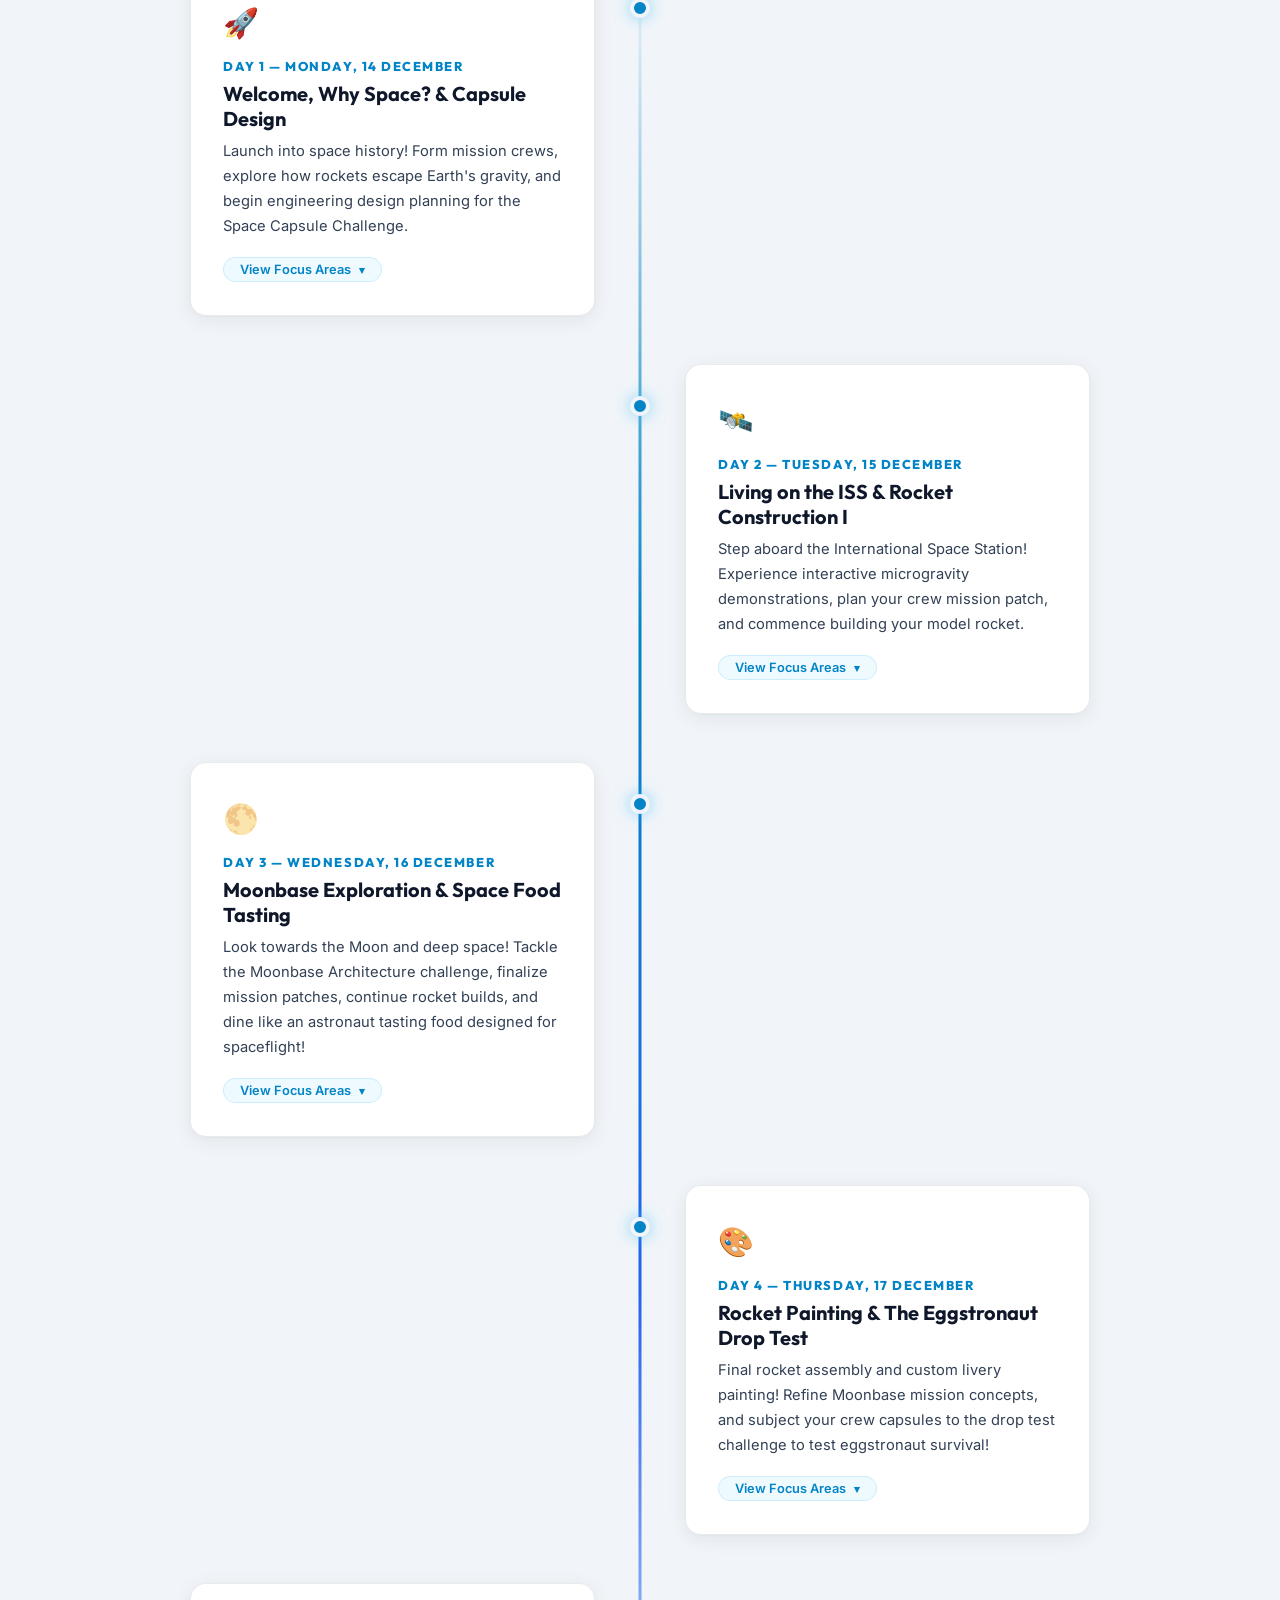
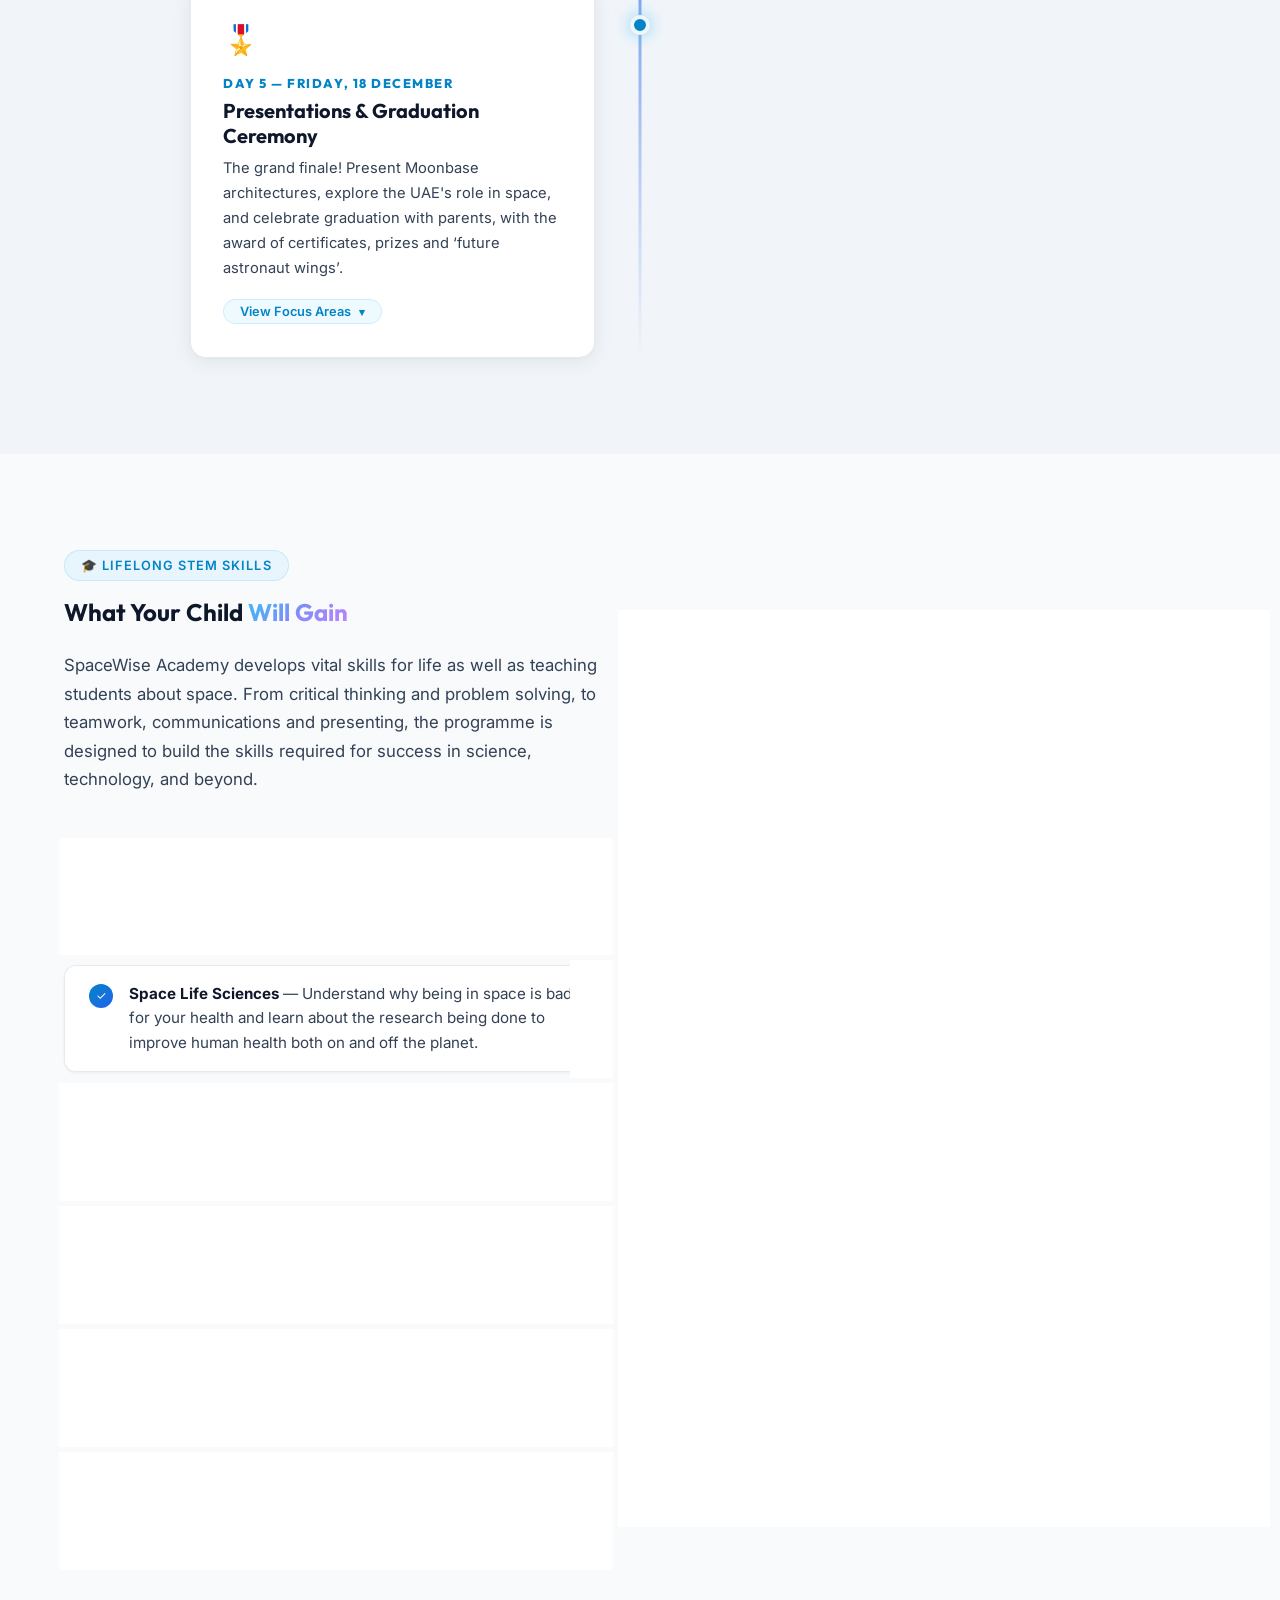
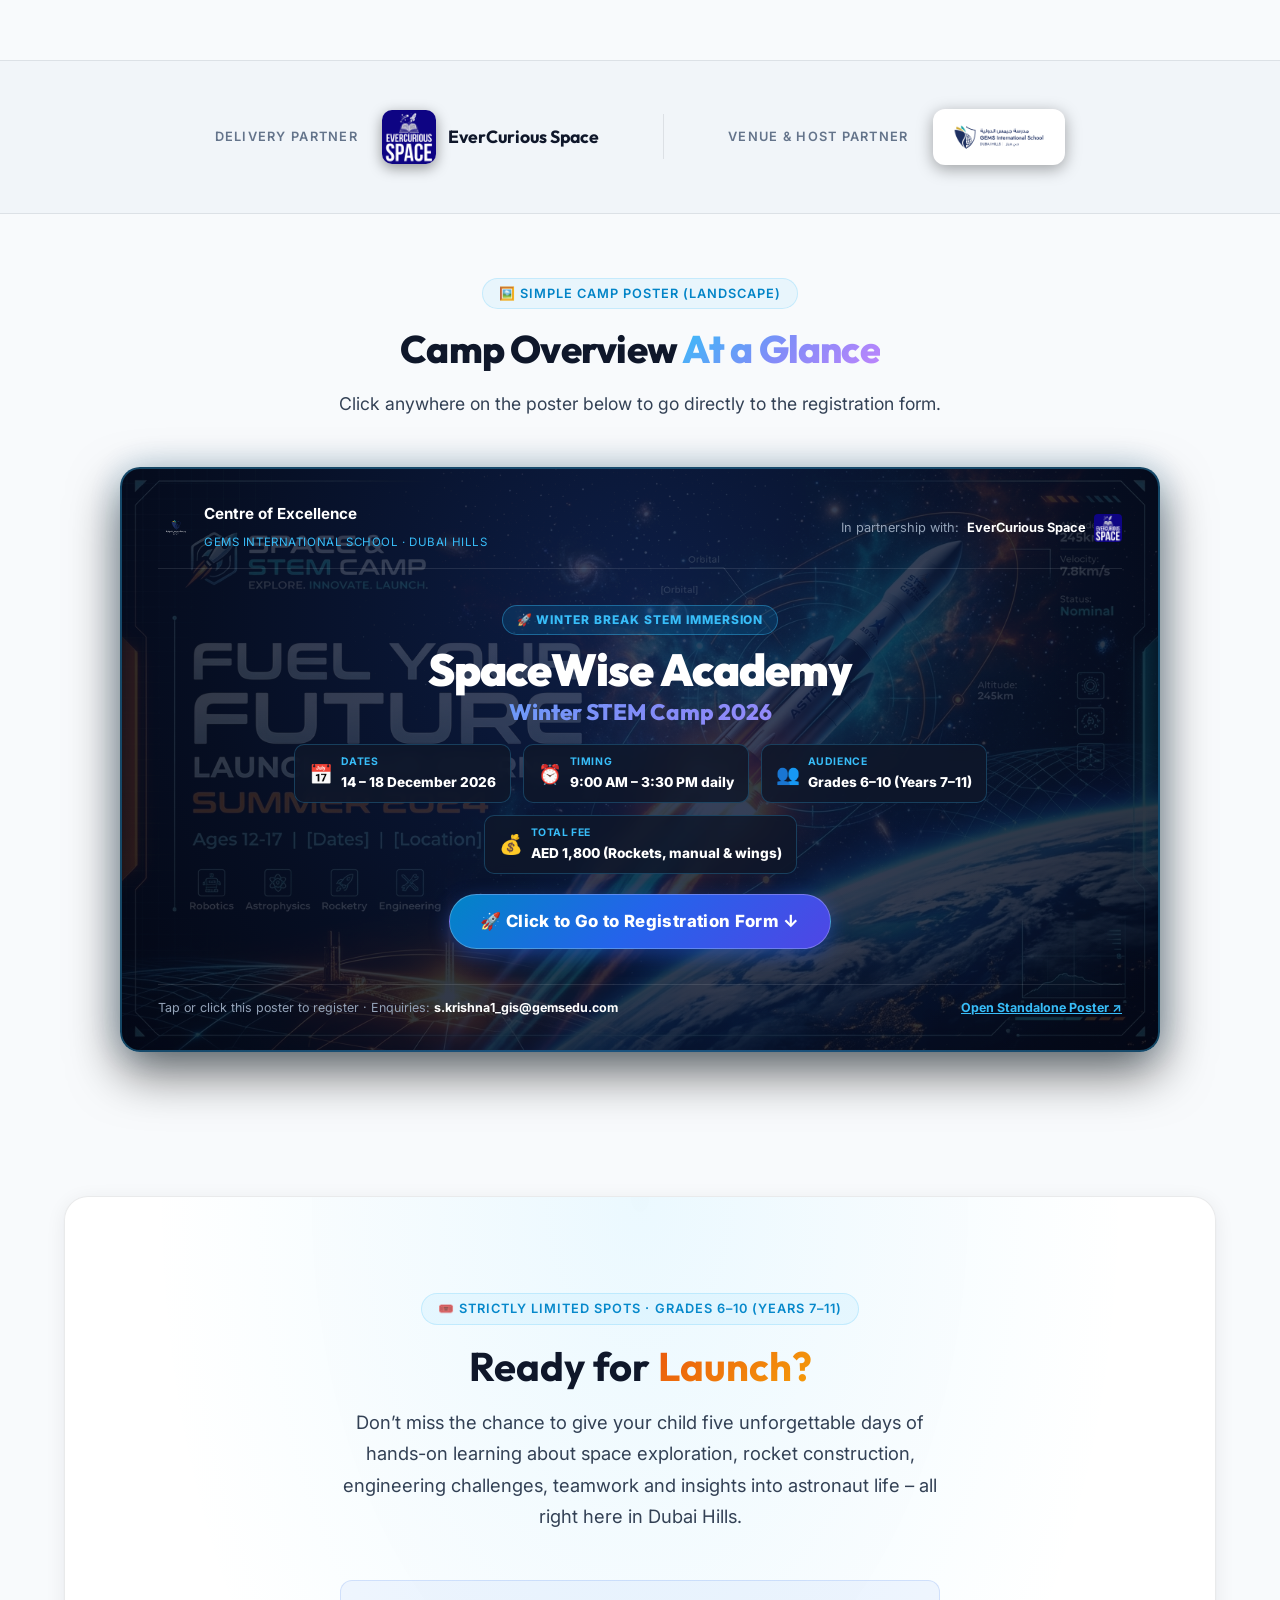
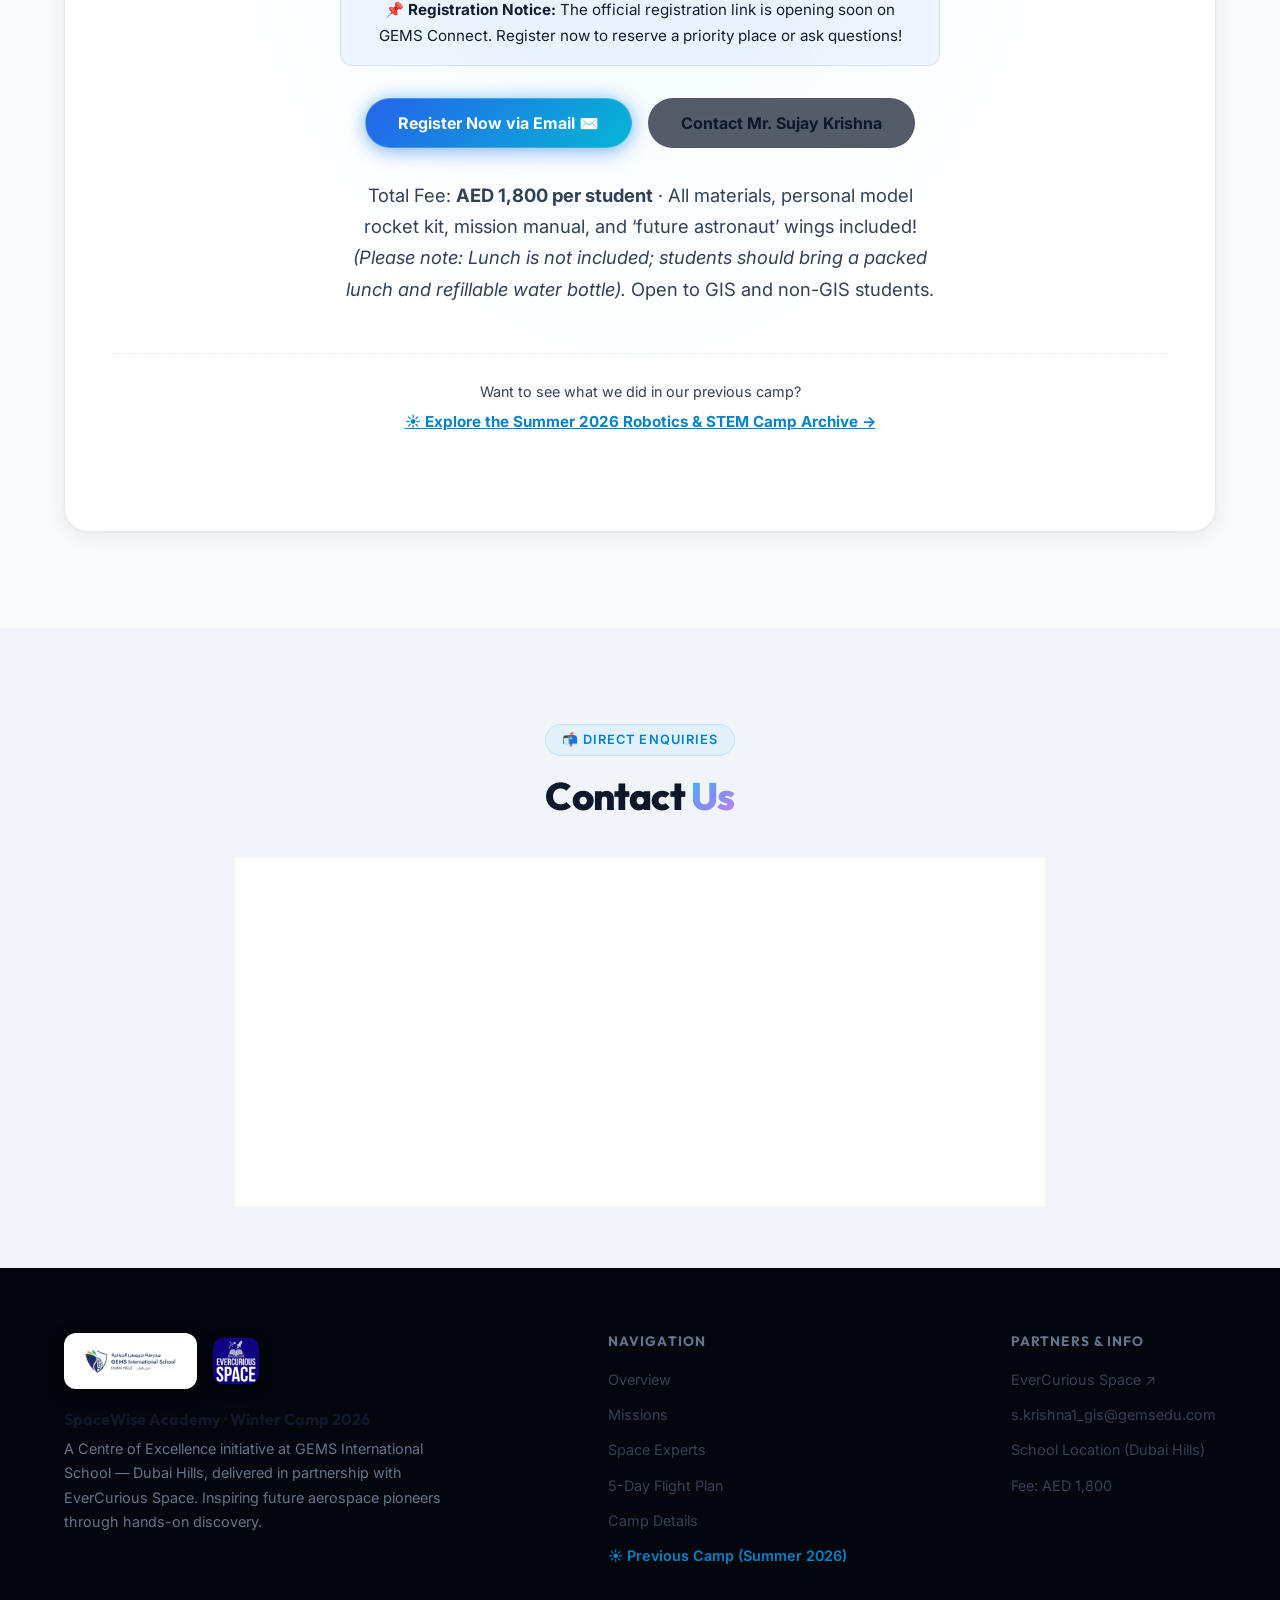
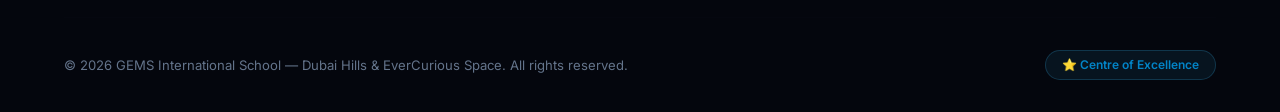
==== commit ba0ee737: "Apply organizers feedback: EverCurious logo, updated copy, schedule, and fee details" ====
--- a/index.html
+++ b/index.html
@@ -107,7 +107,7 @@
           <span class="line-sub">Winter STEM Camp · 14–18 December 2026</span>
         </h1>
         <p class="hero-subtitle">
-          Five days. One out-of-this-world adventure. Step beyond the classroom and into the extraordinary world of space — build flyable model rockets, engineer heat-shielded capsules, dine like an astronaut, and design Mars missions led by world-class space experts.
+          This winter break, go beyond the classroom and step into the extraordinary world of space with a unique five-day immersive programme for curious minds and future pioneers. Developed and delivered by space experts including space journalist Kate Arkless Gray (as seen on Sky News), the programme brings space to life through engaging stories, hands-on activities, and collaborative engineering challenges.
         </p>
         <div class="hero-meta">
           <div class="hero-meta-item">
@@ -124,11 +124,11 @@
           </div>
           <div class="hero-meta-item">
             <span class="icon">👥</span>
-            <span>Grades 6–10 (Open to all schools)</span>
+            <span>Grades 6–10 / Years 7–11 (Ages 11–16 · All Schools)</span>
           </div>
           <div class="hero-meta-item">
             <span class="icon">💰</span>
-            <span>AED 1,800 all-inclusive</span>
+            <span>AED 1,800 (Rockets, manual & wings included)</span>
           </div>
         </div>
         <div class="hero-actions">
@@ -175,7 +175,7 @@
       <div class="section-header reveal">
         <span class="section-badge">🌌 SpaceWise Academy is Landing in Dubai</span>
         <h2>Explore. Experiment. <span class="gradient-text">Build. Engineer. Discover.</span></h2>
-        <p>This winter break, give your child an immersive, five-day STEM programme developed and delivered in partnership with EverCurious Space.</p>
+        <p>Feed your children’s curiosity, build their confidence, and open their eyes to the exciting world of space exploration with the SpaceWise Academy, developed by space experts at EverCurious Space.</p>
       </div>
       
       <div class="outcomes-content" style="margin-top: var(--space-2xl);">
@@ -184,34 +184,34 @@
             Think Like a Scientist. Create Like an Engineer. Communicate Like a Storyteller.
           </h3>
           <p style="color: var(--color-text-secondary); line-height: 1.8; margin-bottom: var(--space-lg);">
-            Delivered by genuine space veterans including television space journalist <strong>Kate Arkless Gray</strong> (Sky News / BBC) and 30-year Space Camp Vice President <strong>Michael Flachbart</strong>, SpaceWise Academy connects real-world space technology with hands-on challenges.
+            Delivered by international space experts including television space journalist <strong>Kate Arkless Gray</strong> (as seen on Sky News / BBC) and <strong>Michael Flachbart</strong>, who spent decades as VP of Operations at the iconic US Space Camp. SpaceWise Academy gives an overview of past, present and future space missions, while developing students’ problem-solving, teamwork and communications skills.
           </p>
           <p style="color: var(--color-text-secondary); line-height: 1.8; margin-bottom: var(--space-xl);">
-            From designing lunar habitats to tasting real space food and launching custom model rockets, students work in collaborative 'crews' to solve authentic engineering problems facing NASA, the European Space Agency (ESA), and the UAE Space Agency.
+            From designing lunar habitats to tasting food designed for astronauts and constructing model rockets, students work in collaborative 'crews' to solve authentic engineering problems inspired by real-world space exploration.
           </p>
           <div style="display: flex; gap: var(--space-md); flex-wrap: wrap;">
             <div style="background: rgba(37,99,235,0.06); padding: var(--space-md) var(--space-lg); border-radius: var(--radius-md); border: 1px solid rgba(37,99,235,0.12); flex: 1; min-width: 180px;">
               <span style="font-size: 1.6rem; display: block; margin-bottom: 4px;">🚀</span>
               <strong style="color: var(--color-text-primary);">Build & Keep</strong>
-              <p style="font-size: 0.85rem; color: var(--color-text-secondary); margin: 0;">Every student takes home their own model rocket and mission manual.</p>
+              <p style="font-size: 0.85rem; color: var(--color-text-secondary); margin: 0;">Every student takes home their own hand-built model rocket and mission manual.</p>
             </div>
             <div style="background: rgba(245,158,11,0.06); padding: var(--space-md) var(--space-lg); border-radius: var(--radius-md); border: 1px solid rgba(245,158,11,0.15); flex: 1; min-width: 180px;">
               <span style="font-size: 1.6rem; display: block; margin-bottom: 4px;">🎖️</span>
               <strong style="color: var(--color-text-primary);">Space-Flown Metal</strong>
-              <p style="font-size: 0.85rem; color: var(--color-text-secondary); margin: 0;">Graduates receive 'Future Astronaut Wings' containing space-flown metal!</p>
+              <p style="font-size: 0.85rem; color: var(--color-text-secondary); margin: 0;">Graduates receive 'Future Astronaut Wings' containing certified space-flown metal!</p>
             </div>
           </div>
         </div>
         <div class="outcomes-visual reveal reveal-delay-2">
           <div class="outcomes-image-wrapper">
-            <img src="images/winter-activity-icons.jpg" alt="SpaceWise Academy 6 core activities and astronaut badges">
+            <img src="images/winter-activity-icons.jpg" alt="SpaceWise Academy core activities and astronaut badges">
             <div class="stat-badge top-right">
               <span class="stat-number">5</span>
               <span class="stat-label">Action-Packed Days</span>
             </div>
             <div class="stat-badge bottom-left">
-              <span class="stat-number">NASA</span>
-              <span class="stat-label">& ESA Curriculum</span>
+              <span class="stat-number">Real</span>
+              <span class="stat-label">Space Missions</span>
             </div>
           </div>
         </div>
@@ -232,35 +232,35 @@
         <div class="highlight-card reveal reveal-delay-1">
           <div class="highlight-icon">🚀</div>
           <h3>Go For Launch! Model Rocketry</h3>
-          <p>Learn the physics of rocket propulsion, solid vs. liquid engines, and thrust. Each student builds an individual model rocket with engine mount, payload bay, and parachute recovery to keep!</p>
+          <p>Learn the physics of rocket propulsion, engine mechanics, and thrust. Each student builds an individual model rocket with body tube, engine mount, payload bay, and parachute recovery to take home!</p>
           <span class="highlight-tag">Rocketry & Physics</span>
         </div>
         <!-- Card 2: Save the Eggstronauts -->
         <div class="highlight-card reveal reveal-delay-2">
           <div class="highlight-icon">🥚</div>
           <h3>Save the Eggstronauts!</h3>
-          <p>Explore spacecraft design, atmospheric re-entry friction, and heat shielding. In crews, design and construct a capsule that survives a real drop test to keep your crew alive!</p>
+          <p>Explore spacecraft capsule design and structural engineering. In crews, design and construct a protective space capsule that survives a real gravity drop test to keep your crew safe!</p>
           <span class="highlight-tag">Aerospace Engineering</span>
         </div>
         <!-- Card 3: Astronaut Life & Space Food -->
         <div class="highlight-card reveal reveal-delay-3">
           <div class="highlight-icon">🛰️</div>
           <h3>Astronaut Life & Space Food</h3>
-          <p>Discover how astronauts live, sleep, and conduct spacewalks on the ISS. Learn how food is prepared for zero-gravity and sample authentic NASA & Russian freeze-dried space food and ice-cream!</p>
+          <p>Discover how astronauts live, sleep, and conduct spacewalks on the ISS. Learn how food is prepared for zero-gravity and sample food designed for astronauts.</p>
           <span class="highlight-tag">Human Spaceflight</span>
         </div>
         <!-- Card 4: Moon Race 2.0 -->
         <div class="highlight-card reveal reveal-delay-4">
           <div class="highlight-icon">🌕</div>
-          <h3>Moon Race 2.0 & Lunar Base</h3>
-          <p>Explore the global race back to the lunar surface with Artemis and commercial space pioneers. Design and engineer a sustainable lunar base equipped with power, life support, and research labs.</p>
+          <h3>Moon Race 2.0 & Deep Space</h3>
+          <p>Explore the global return to the lunar surface with Artemis and commercial space pioneers. Investigate what is required to support human life sustainably beyond low Earth orbit.</p>
           <span class="highlight-tag">Planetary Science</span>
         </div>
-        <!-- Card 5: Mars Mission Design -->
+        <!-- Card 5: Moonbase Design Challenge -->
         <div class="highlight-card reveal reveal-delay-5">
-          <div class="highlight-icon">🔴</div>
-          <h3>Missions to Mars Design</h3>
-          <p>Grasp the immense scale of the solar system and the challenges of deep space travel. Teams engineer a complete architecture for humanity's first crewed journey to the Red Planet.</p>
+          <div class="highlight-icon">🏗️</div>
+          <h3>Moonbase Design Challenge</h3>
+          <p>Grasp the immense scale of space exploration. Student crews engineer a complete Moonbase architecture, balancing habitat layout, life support, power generation, and scientific research labs.</p>
           <span class="highlight-tag">Mission Architecture</span>
         </div>
         <!-- Card 6: UAE & Global Space Sector -->
@@ -282,12 +282,12 @@
         <div class="wings-content">
           <h3>Earn Your 'Future Astronaut' Wings</h3>
           <p>
-            The camp concludes with a formal Friday Graduation Ceremony where families are warmly encouraged to attend! Each student will be honored on stage for their achievements.
+            The camp concludes with a formal Friday Graduation Ceremony where families are warmly encouraged to attend! Each student will be honoured on stage for their achievements.
           </p>
           <ul class="wings-list">
             <li>
               <span class="wings-check">✓</span>
-              <span><strong>Space-Flown Metal:</strong> Award of special 'Future Astronaut Wings' containing certified metal that has flown into space!</span>
+              <span><strong>Future Astronaut Wings:</strong> Award of special 'Future Astronaut Wings' containing certified metal that has flown into space!</span>
             </li>
             <li>
               <span class="wings-check">✓</span>
@@ -328,12 +328,12 @@
         <div class="detail-item reveal reveal-delay-3">
           <span class="detail-icon">👥</span>
           <span class="detail-label">Who Can Join</span>
-          <span class="detail-value">Grades 6–10 (Years 7–11)<br><span style="font-size: 0.85rem; font-weight: 500; color: var(--color-accent-primary);">GIS & Non-GIS Students Welcome</span></span>
+          <span class="detail-value">Grades 6–10 (Years 7–11)<br><span style="font-size: 0.85rem; font-weight: 500; color: var(--color-accent-primary);">Ages 11–16 · All Schools Welcome</span></span>
         </div>
         <div class="detail-item reveal reveal-delay-4">
           <span class="detail-icon">💰</span>
           <span class="detail-label">Total Fee</span>
-          <span class="detail-value">AED 1,800<br><span style="font-size: 0.85rem; font-weight: 500; color: var(--color-text-secondary);">Includes rockets, manual & wings</span></span>
+          <span class="detail-value">AED 1,800<br><span style="font-size: 0.85rem; font-weight: 500; color: var(--color-text-secondary);">Includes rockets, manual & wings<br><small style="color: var(--color-text-muted); font-size: 0.75rem;">(Packed lunch to be brought from home)</small></span></span>
         </div>
       </div>
     </div>
@@ -344,8 +344,8 @@
     <div class="container">
       <div class="section-header reveal">
         <span class="section-badge">👩‍🚀 Meet the Flight Directors</span>
-        <h2>Learn From <span class="gradient-text">Space Industry Legends</span></h2>
-        <p>Work directly alongside world-renowned space educators and journalists who have spent decades inspiring the next generation of space pioneers.</p>
+        <h2>Learn From <span class="gradient-text">Space Experts</span></h2>
+        <p>Work directly alongside experienced space educators and journalists from EverCurious Space who bring authentic spaceflight discovery to life.</p>
       </div>
 
       <div class="instructors-grid">
@@ -360,7 +360,7 @@
             </div>
           </div>
           <p style="color: var(--color-text-secondary); font-size: 0.95rem; line-height: 1.7;">
-            Kate is an internationally recognized space journalist, storyteller, and educator who frequently appears on Sky News and BBC News to share live insights on rocket launches and planetary missions.
+            Kate is a space journalist, storyteller, and educator who has reported on space for Sky News and BBC News, bringing the excitement of rocket launches and space missions to audiences around the world.
           </p>
           <ul class="instructor-highlights">
             <li>Graduate of the International Space University (ISU) Space Studies Programme (2012).</li>
@@ -378,19 +378,19 @@
           <div class="instructor-header">
             <div class="instructor-avatar">🚀</div>
             <div class="instructor-title-area">
-              <span class="instructor-badge">Space Camp Operations VP</span>
+              <span class="instructor-badge">Former VP of Operations</span>
               <h3>Michael Flachbart</h3>
-              <p style="color: var(--color-text-muted); font-size: 0.85rem; margin: 0;">30 Years VP at US Space & Rocket Center</p>
+              <p style="color: var(--color-text-muted); font-size: 0.85rem; margin: 0;">Former VP of Operations at Space Camp</p>
             </div>
           </div>
           <p style="color: var(--color-text-secondary); font-size: 0.95rem; line-height: 1.7;">
-            Michael spent nearly 30 years as Vice-President of Global Space Camp Operations at the world-famous US Space and Rocket Center in Huntsville, Alabama, overseeing 30,000 national and international trainees each year.
+            Michael spent decades as Vice President of Operations at the iconic Space Camp at the US Space & Rocket Center in Huntsville, Alabama, overseeing tens of thousands of trainees from around the world each year.
           </p>
           <ul class="instructor-highlights">
             <li>Mentored youth who went on to become NASA astronauts, including Dottie Metcalf-Lindenburger and Christina Koch (Artemis II Moon crew).</li>
-            <li>Extensive global experience leading educational space camps across the USA, UAE, Europe, and Asia.</li>
+            <li>Extensive global experience leading educational space programmes across the USA, UAE, Europe, and Asia.</li>
             <li>Technical consultant for feature space films (<em>Smile as Big as the Moon</em>, <em>Space Warriors</em>) and TV's <em>Star Trek: 25th Anniversary</em>.</li>
-            <li>Expertise in rocketry engineering, astronaut simulations, and STEM leadership development.</li>
+            <li>Decades of leadership in hands-on rocketry, astronaut simulations, and youth aerospace education.</li>
           </ul>
           <div class="instructor-quote">
             "Watching students grow from camp trainees to NASA astronauts orbiting the Earth and Moon has been my greatest privilege."
@@ -406,7 +406,7 @@
       <div class="section-header reveal">
         <span class="section-badge">🗓️ Mission Roadmap</span>
         <h2>The <span class="gradient-text">5-Day Flight Plan</span></h2>
-        <p>Each day runs from 9:00 AM to 3:30 PM with morning and lunch breaks. Click each mission day to explore focus areas.</p>
+        <p>Each day runs from 9:00 AM to 3:30 PM with morning and lunch breaks. <em>(Please note: Daily sessions are dynamically adapted to team pacing, breaking space news, and hands-on progress, preserving an exciting sense of surprise and discovery throughout the week!)</em></p>
       </div>
       <div class="timeline">
 
@@ -453,7 +453,7 @@
                 <li>Mission Patch history, symbolism & planning in small crews</li>
                 <li>Rocket Revolution: Rocket propulsion physics & engine mechanics</li>
                 <li>Rocket Construction: Build Session I (body tubes, engine mounts, fins)</li>
-                <li>Space Capsule Challenge: Hands-on fabrication & heat shield testing</li>
+                <li>Space Capsule Challenge: Hands-on design and build session</li>
               </ul>
             </div>
           </div>
@@ -463,21 +463,21 @@
         <div class="timeline-item reveal">
           <div class="timeline-dot"></div>
           <div class="timeline-content">
-            <span class="timeline-emoji">🔴</span>
+            <span class="timeline-emoji">🌕</span>
             <span class="timeline-day">Day 3 — Wednesday, 16 December</span>
-            <h3 class="timeline-title">Missions to Mars & Space Food Tasting</h3>
-            <p class="timeline-desc">Look towards the Red Planet! Tackle the Mars Mission Architecture challenge, finalize mission patches, continue rocket builds, and dine like an astronaut tasting freeze-dried food!</p>
+            <h3 class="timeline-title">Moonbase Exploration & Space Food Tasting</h3>
+            <p class="timeline-desc">Look towards the Moon and deep space! Tackle the Moonbase Architecture challenge, finalize mission patches, continue rocket builds, and dine like an astronaut tasting food designed for spaceflight!</p>
             <button class="timeline-toggle" data-target="focus-day3">
               View Focus Areas <span class="arrow">▾</span>
             </button>
             <div class="timeline-focus" id="focus-day3">
               <h4>Mission Focus Areas</h4>
               <ul>
-                <li>Missions to Mars: Distance, scale of inner solar system & interplanetary radiation</li>
-                <li>Mars Mission Design Engineering Challenge: Group architecture session</li>
+                <li>Deep Space Exploration: Distance, scale of inner solar system & life support challenges</li>
+                <li>Moonbase Design Engineering Challenge: Group architecture session</li>
                 <li>Mission Patch design refinement & detailing</li>
                 <li>Rocket Construction: Build Session II (payload bay & recovery deployment)</li>
-                <li><strong>Dine Like an Astronaut:</strong> Taste authentic NASA & Russian freeze-dried space food and ice-cream!</li>
+                <li><strong>Dine Like an Astronaut:</strong> Taste food designed for astronauts!</li>
                 <li>Space Capsule Challenge: Final build & safety checks</li>
               </ul>
             </div>
@@ -491,7 +491,7 @@
             <span class="timeline-emoji">🎨</span>
             <span class="timeline-day">Day 4 — Thursday, 17 December</span>
             <h3 class="timeline-title">Rocket Painting & The Eggstronaut Drop Test</h3>
-            <p class="timeline-desc">Final rocket assembly and custom livery painting! Refine Mars mission concepts, and subject your crew capsules to the ultimate drop test to see which eggstronauts survive!</p>
+            <p class="timeline-desc">Final rocket assembly and custom livery painting! Refine Moonbase mission concepts, and subject your crew capsules to the drop test challenge to test eggstronaut survival!</p>
             <button class="timeline-toggle" data-target="focus-day4">
               View Focus Areas <span class="arrow">▾</span>
             </button>
@@ -499,8 +499,8 @@
               <h4>Mission Focus Areas</h4>
               <ul>
                 <li>Rocket Building Session III: Parachute rigging & aerodynamic balance checks</li>
-                <li>Rocket Painting & Custom Livery: Spray painting & detailing your craft</li>
-                <li>Mars Mission Engineering Challenge: Presentation preparation & design review</li>
+                <li>Rocket Painting & Custom Livery: Detailing and decorating your craft</li>
+                <li>Moonbase Engineering Challenge: Presentation preparation & design review</li>
                 <li><strong>The Great Capsule Drop Test:</strong> Testing space capsules under gravity to determine eggstronaut survival!</li>
                 <li>Evaluation, data collection & engineering redesign analysis</li>
               </ul>
@@ -515,7 +515,7 @@
             <span class="timeline-emoji">🎖️</span>
             <span class="timeline-day">Day 5 — Friday, 18 December</span>
             <h3 class="timeline-title">Presentations & Graduation Ceremony</h3>
-            <p class="timeline-desc">The grand finale! Present Mars architectures, explore the UAE's role in space, and celebrate graduation with parents, receiving Trainee Pins and Space-Flown Metal Wings!</p>
+            <p class="timeline-desc">The grand finale! Present Moonbase architectures, explore the UAE's role in space, and celebrate graduation with parents, with the award of certificates, prizes and ‘future astronaut wings’.</p>
             <button class="timeline-toggle" data-target="focus-day5">
               View Focus Areas <span class="arrow">▾</span>
             </button>
@@ -525,9 +525,9 @@
                 <li>Postcards to Space design activity</li>
                 <li>Complete Crew Mission Patches showcase</li>
                 <li>International Space Programmes & the UAE in Space (UAE Space Agency & MBRSC)</li>
-                <li>Mars Mission Design: Student crew team presentations</li>
+                <li>Moonbase Design: Student crew team presentations</li>
                 <li><strong>Formal Graduation Ceremony:</strong> Parents and families warmly invited!</li>
-                <li>Presentation of Certificates, SpaceWise Trainee Pins, and Space-Flown Metal Wings</li>
+                <li>Presentation of Certificates, prizes, and ‘future astronaut wings’ – containing space-flown metal!</li>
                 <li>Pack up custom rockets & mission manuals to take home!</li>
               </ul>
             </div>
@@ -545,7 +545,7 @@
         <div class="outcomes-text reveal">
           <span class="section-badge">🎓 Lifelong STEM Skills</span>
           <h2>What Your Child <span class="gradient-text">Will Gain</span></h2>
-          <p>SpaceWise Academy develops the analytical mindset, collaborative spirit, and communication skills needed to excel in science, technology, and beyond.</p>
+          <p>SpaceWise Academy develops vital skills for life as well as teaching students about space. From critical thinking and problem solving, to teamwork, communications and presenting, the programme is designed to build the skills required for success in science, technology, and beyond.</p>
           <ul class="outcomes-list">
             <li>
               <span class="check">✓</span>
@@ -553,7 +553,11 @@
             </li>
             <li>
               <span class="check">✓</span>
-              <span><strong>Engineering Design Thinking</strong> — Iterate, test under pressure, and redesign space capsules against real physical constraints.</span>
+              <span><strong>Space Life Sciences</strong> — Understand why being in space is bad for your health and learn about the research being done to improve human health both on and off the planet.</span>
+            </li>
+            <li>
+              <span class="check">✓</span>
+              <span><strong>Engineering Design Thinking</strong> — Plan, brainstorm, prototype, test, review, and iterate and improve space capsules against real physical constraints.</span>
             </li>
             <li>
               <span class="check">✓</span>
@@ -561,11 +565,11 @@
             </li>
             <li>
               <span class="check">✓</span>
-              <span><strong>Confident Storytelling & Presentation</strong> — Pitch Mars mission architectures clearly and persuasively before an audience.</span>
+              <span><strong>Confident Storytelling & Presentation</strong> — Pitch Moonbase architectures and Mission Patches clearly and persuasively before an audience.</span>
             </li>
             <li>
               <span class="check">✓</span>
-              <span><strong>Global & UAE Space Literacy</strong> — Connect with the real aerospace industry (NASA, ESA, UAE Space Agency, and MBRSC).</span>
+              <span><strong>Global & UAE Space Literacy</strong> — Learn about the latest missions, commercial companies, and challenges facing the space sector (including the UAE Space Agency and MBRSC).</span>
             </li>
           </ul>
         </div>
@@ -574,15 +578,15 @@
             <div class="outcomes-card-header">
               <span class="badge-icon">🚀</span>
               <div>
-                <h3>Space Credentials & Gear</h3>
-                <p>Every participant takes home official aerospace gear</p>
+                <h3>An Unforgettable Week</h3>
+                <p>Every participant takes home their mission manual, model rocket, certificate and ‘future astronaut wings’</p>
               </div>
             </div>
             
             <div class="outcomes-stats-grid">
               <div class="outcome-stat-box">
-                <span class="outcome-stat-num">100%</span>
-                <span class="outcome-stat-label">Hands-on STEM</span>
+                <span class="outcome-stat-num">STEM</span>
+                <span class="outcome-stat-label">Briefings & Builds</span>
               </div>
               <div class="outcome-stat-box">
                 <span class="outcome-stat-num">5 Days</span>
@@ -604,28 +608,28 @@
                 <li>
                   <span class="takehome-icon">🏅</span>
                   <div>
-                    <strong>Space-Flown Metal Astronaut Wings</strong>
+                    <strong>‘Future Astronaut Wings’ containing space-flown metal</strong>
                     <small>Official trainee wings to wear with pride</small>
                   </div>
                 </li>
                 <li>
                   <span class="takehome-icon">🚀</span>
                   <div>
-                    <strong>Custom Flyable Model Rocket</strong>
-                    <small>Built, tested, launched, and kept by each student</small>
+                    <strong>Custom Model Rocket</strong>
+                    <small>Hand-built, customized, decorated, and kept by each student</small>
                   </div>
                 </li>
                 <li>
                   <span class="takehome-icon">📜</span>
                   <div>
-                    <strong>SpaceWise Graduation Diploma</strong>
-                    <small>Accredited certificate presented at closing ceremony</small>
+                    <strong>SpaceWise Certificate & Diploma</strong>
+                    <small>Presented at closing graduation ceremony</small>
                   </div>
                 </li>
                 <li>
                   <span class="takehome-icon">📓</span>
                   <div>
-                    <strong>Aerospace Flight & Mission Manual</strong>
+                    <strong>Aerospace Mission Manual</strong>
                     <small>Personal workbook packed with space science</small>
                   </div>
                 </li>
@@ -711,14 +715,14 @@
                 <span class="icon">👥</span>
                 <div>
                   <span class="lbl">Audience</span>
-                  <span class="val">Grades 6 – 10 (All Schools)</span>
+                  <span class="val">Grades 6–10 (Years 7–11)</span>
                 </div>
               </div>
               <div class="lpc-pill">
                 <span class="icon">💰</span>
                 <div>
                   <span class="lbl">Total Fee</span>
-                  <span class="val">AED 1,800 All-Inclusive</span>
+                  <span class="val">AED 1,800 (Rockets, manual & wings)</span>
                 </div>
               </div>
             </div>
@@ -741,9 +745,9 @@
   <section class="section cta-section" id="register">
     <div class="container">
       <div class="cta-card reveal">
-        <span class="section-badge">🎟️ Strictly Limited Spots (Grades 6–10)</span>
+        <span class="section-badge">🎟️ Strictly Limited Spots · Grades 6–10 (Years 7–11)</span>
         <h2>Ready for <span class="warm-gradient-text">Launch?</span></h2>
-        <p>Give your child 5 unforgettable days of space science, rocket construction, and astronaut training right here in Dubai Hills.</p>
+        <p>Don’t miss the chance to give your child five unforgettable days of hands-on learning about space exploration, rocket construction, engineering challenges, teamwork and insights into astronaut life – all right here in Dubai Hills.</p>
         
         <div style="background: rgba(37,99,235,0.06); border: 1px solid rgba(37,99,235,0.15); border-radius: var(--radius-md); padding: var(--space-md) var(--space-xl); max-width: 600px; margin: 0 auto var(--space-xl); text-align: center;">
           <p style="margin: 0; font-size: 0.95rem; color: var(--color-text-primary);">
@@ -761,7 +765,7 @@
         </div>
 
         <p class="cta-note" style="margin-top: var(--space-xl);">
-          Total Fee: <strong>AED 1,800 per student</strong> · All materials, personal rocket kit, mission manual, and astronaut wings included! Open to GIS and non-GIS students.
+          Total Fee: <strong>AED 1,800 per student</strong> · All materials, personal model rocket kit, mission manual, and ‘future astronaut’ wings included! <em>(Please note: Lunch is not included; students should bring a packed lunch and refillable water bottle).</em> Open to GIS and non-GIS students.
         </p>
 
         <!-- Link to previous camp -->
@@ -805,8 +809,13 @@
     <div class="container">
       <div class="footer-content">
         <div class="footer-brand">
-          <div class="gis-logo-plate" style="display: inline-flex; margin-bottom: 1.25rem;">
-            <img src="images/gis-full-logo.png" alt="GEMS International School Dubai Hills" class="gis-full-logo-img">
+          <div style="display: flex; align-items: center; gap: 16px; margin-bottom: 1.25rem; flex-wrap: wrap;">
+            <div class="gis-logo-plate">
+              <img src="images/gis-full-logo.png" alt="GEMS International School Dubai Hills" class="gis-full-logo-img">
+            </div>
+            <a href="https://evercurious.space/" target="_blank" rel="noopener" style="display: inline-flex; align-items: center; gap: 8px; text-decoration: none;">
+              <img src="images/evercurious-logo.png" alt="EverCurious Space Logo" class="evercurious-logo" style="height: 46px; width: 46px;">
+            </a>
           </div>
           <h4 style="font-size: 1rem; font-weight: 700; margin-bottom: 0.5rem; color: var(--color-text-primary);">SpaceWise Academy · Winter Camp 2026</h4>
           <p>A Centre of Excellence initiative at GEMS International School — Dubai Hills, delivered in partnership with EverCurious Space. Inspiring future aerospace pioneers through hands-on discovery.</p>
--- a/styles.css
+++ b/styles.css
@@ -1672,9 +1672,10 @@
 }
 
 .evercurious-logo {
-  height: 52px;
-  width: auto;
-  border-radius: 50%;
+  height: 54px;
+  width: 54px;
+  object-fit: contain;
+  border-radius: 10px;
   box-shadow: 0 4px 14px rgba(0, 0, 0, 0.4);
 }
 
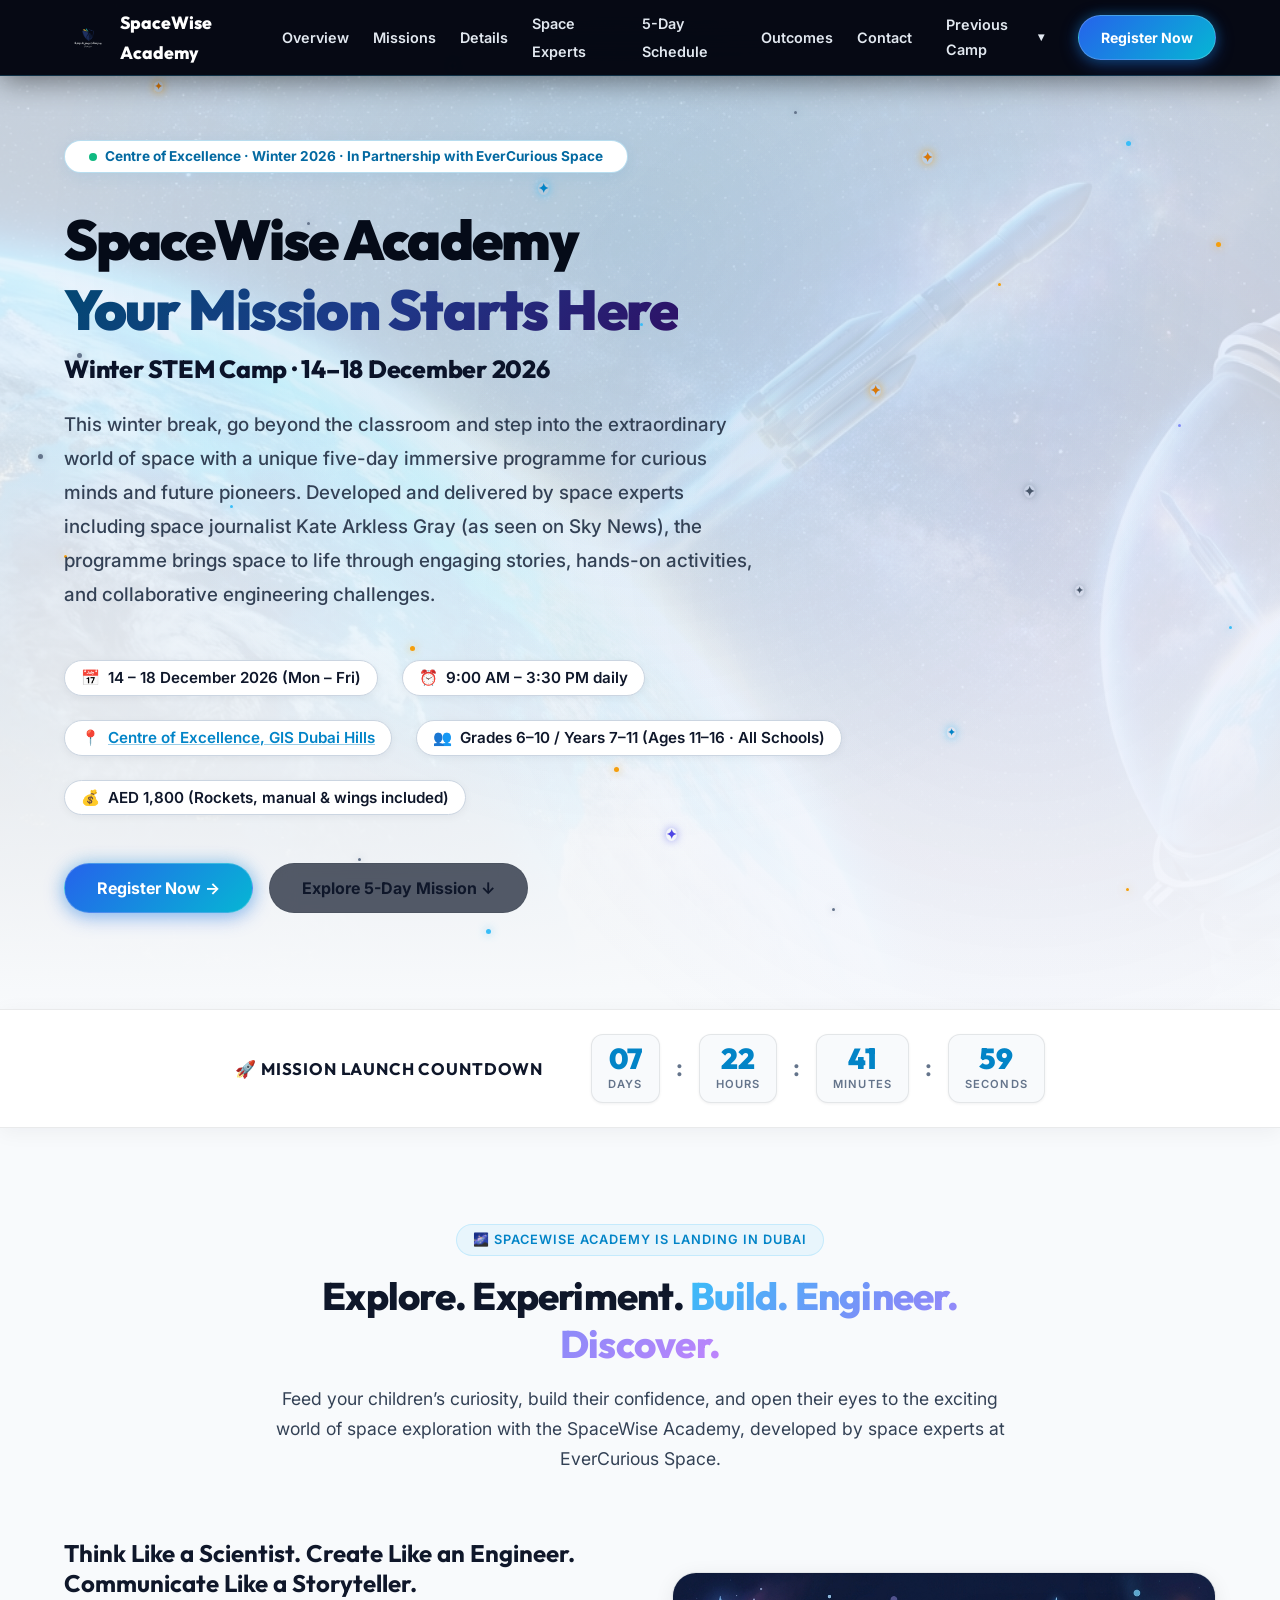
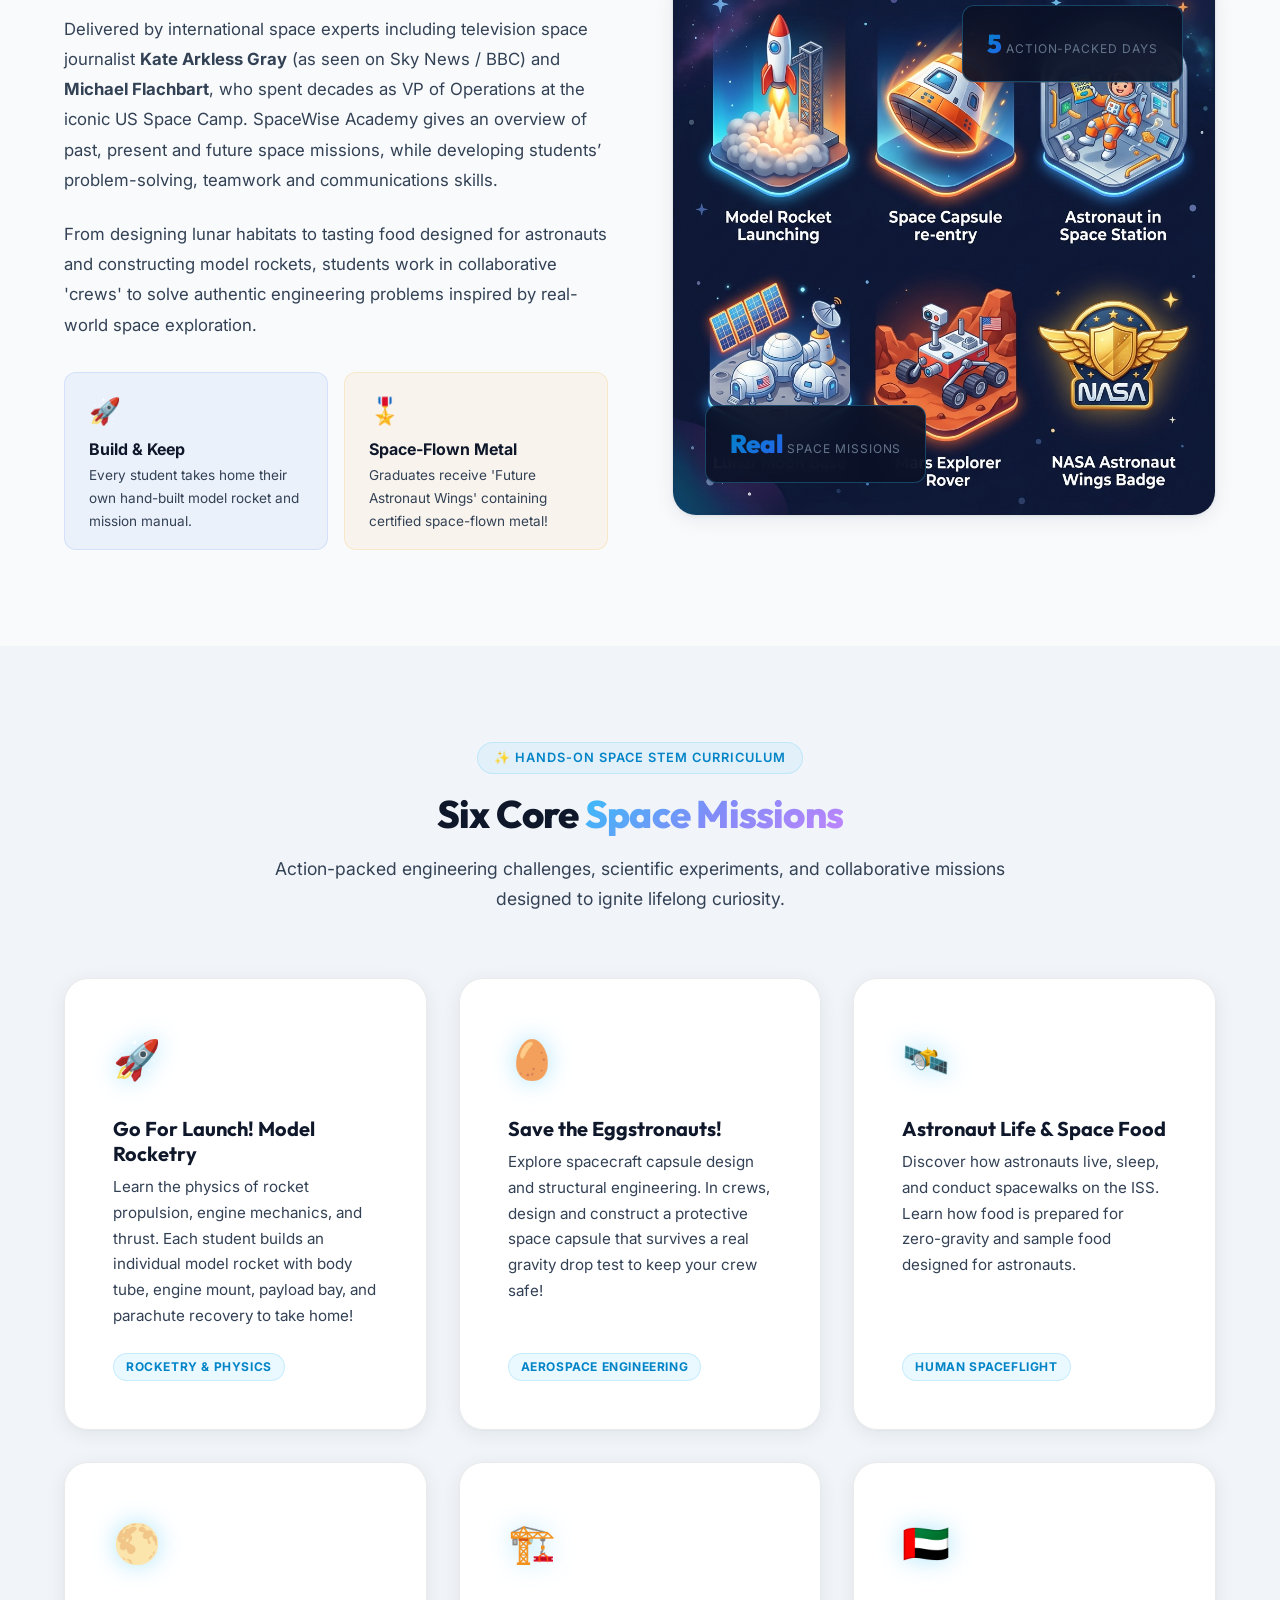
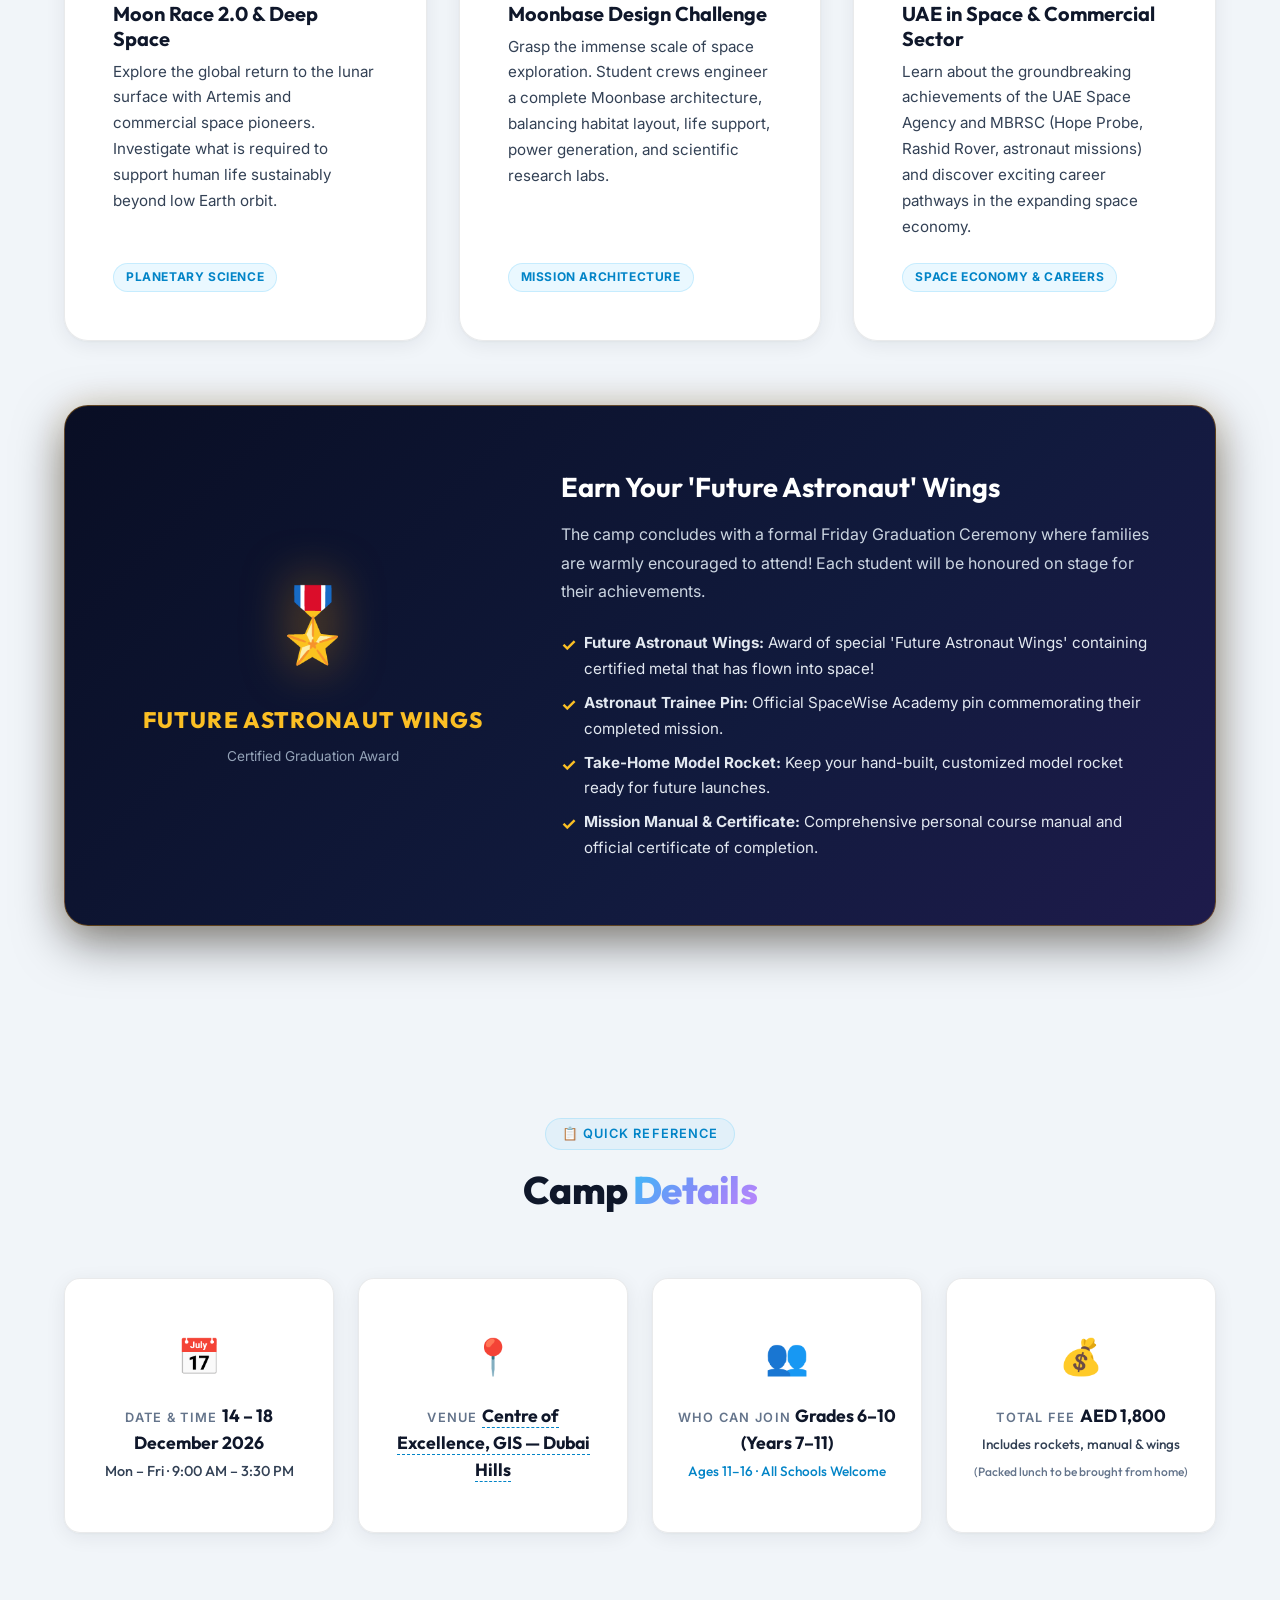
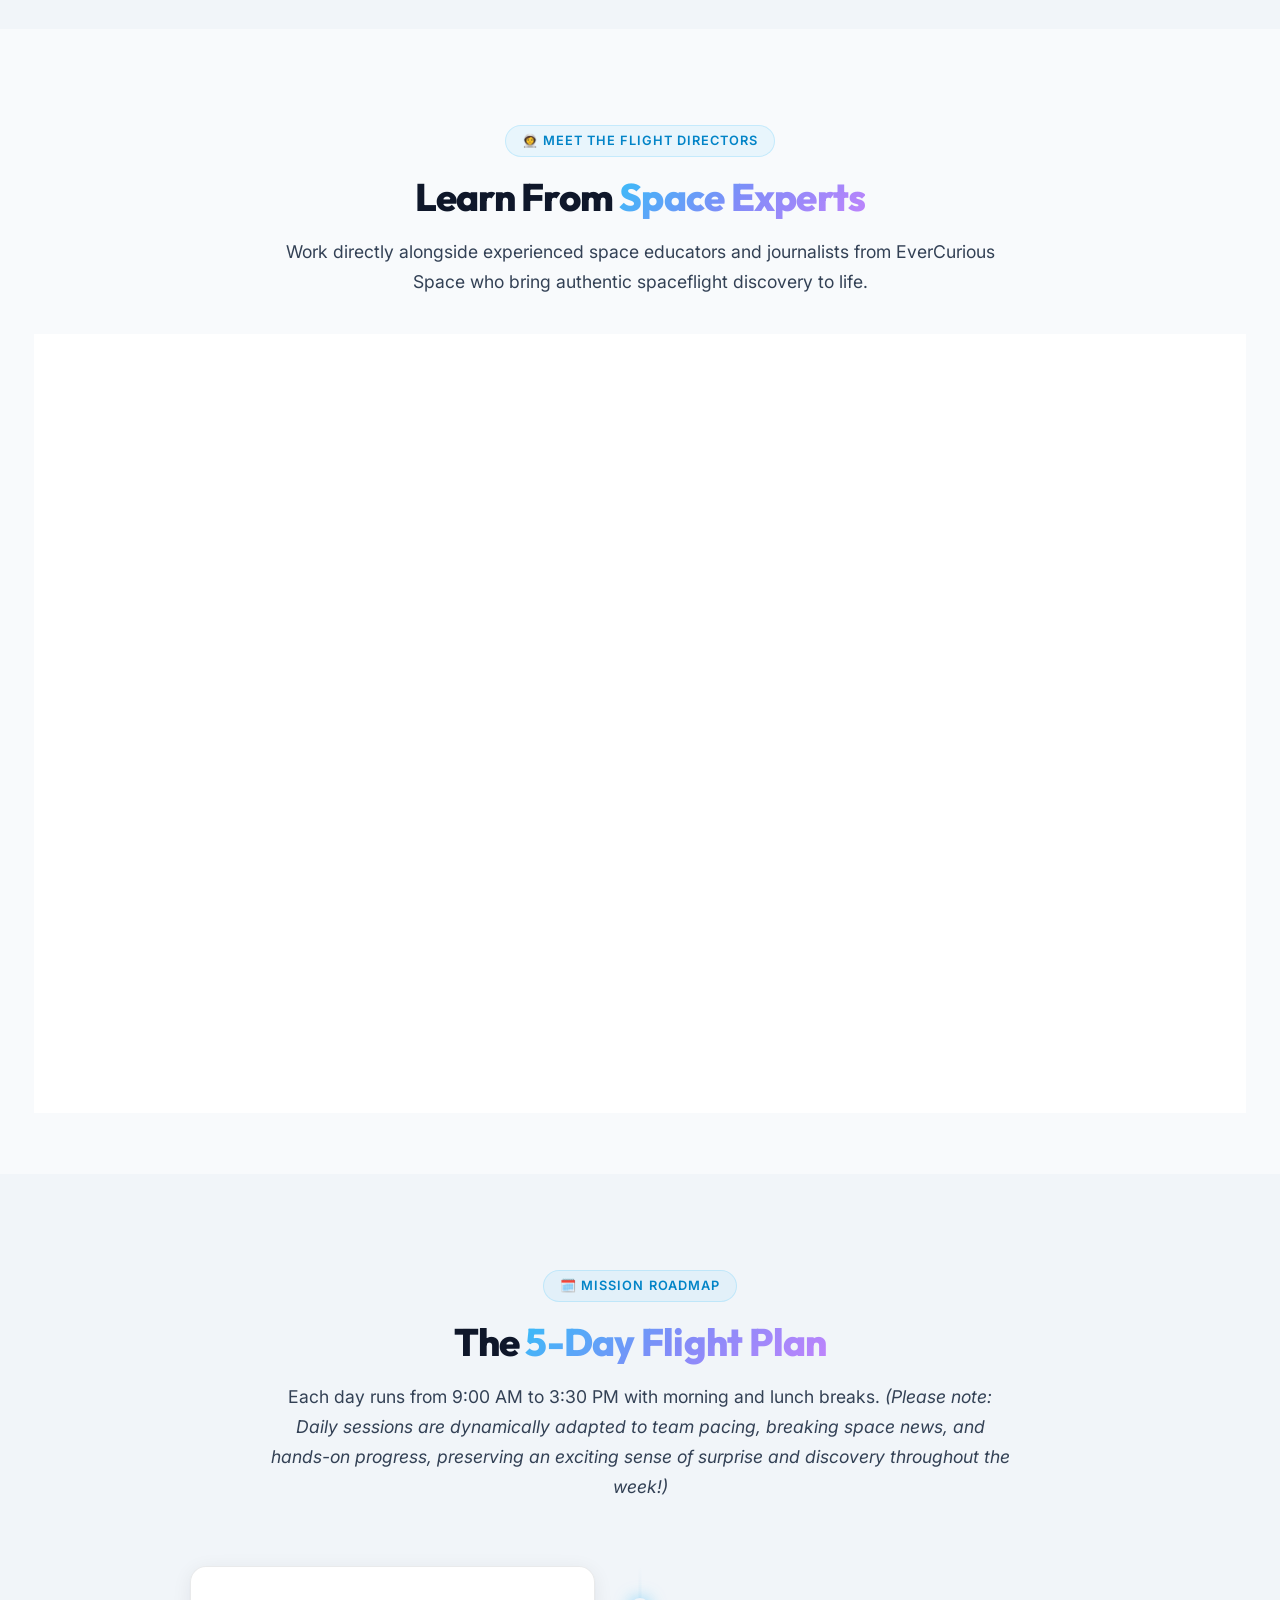
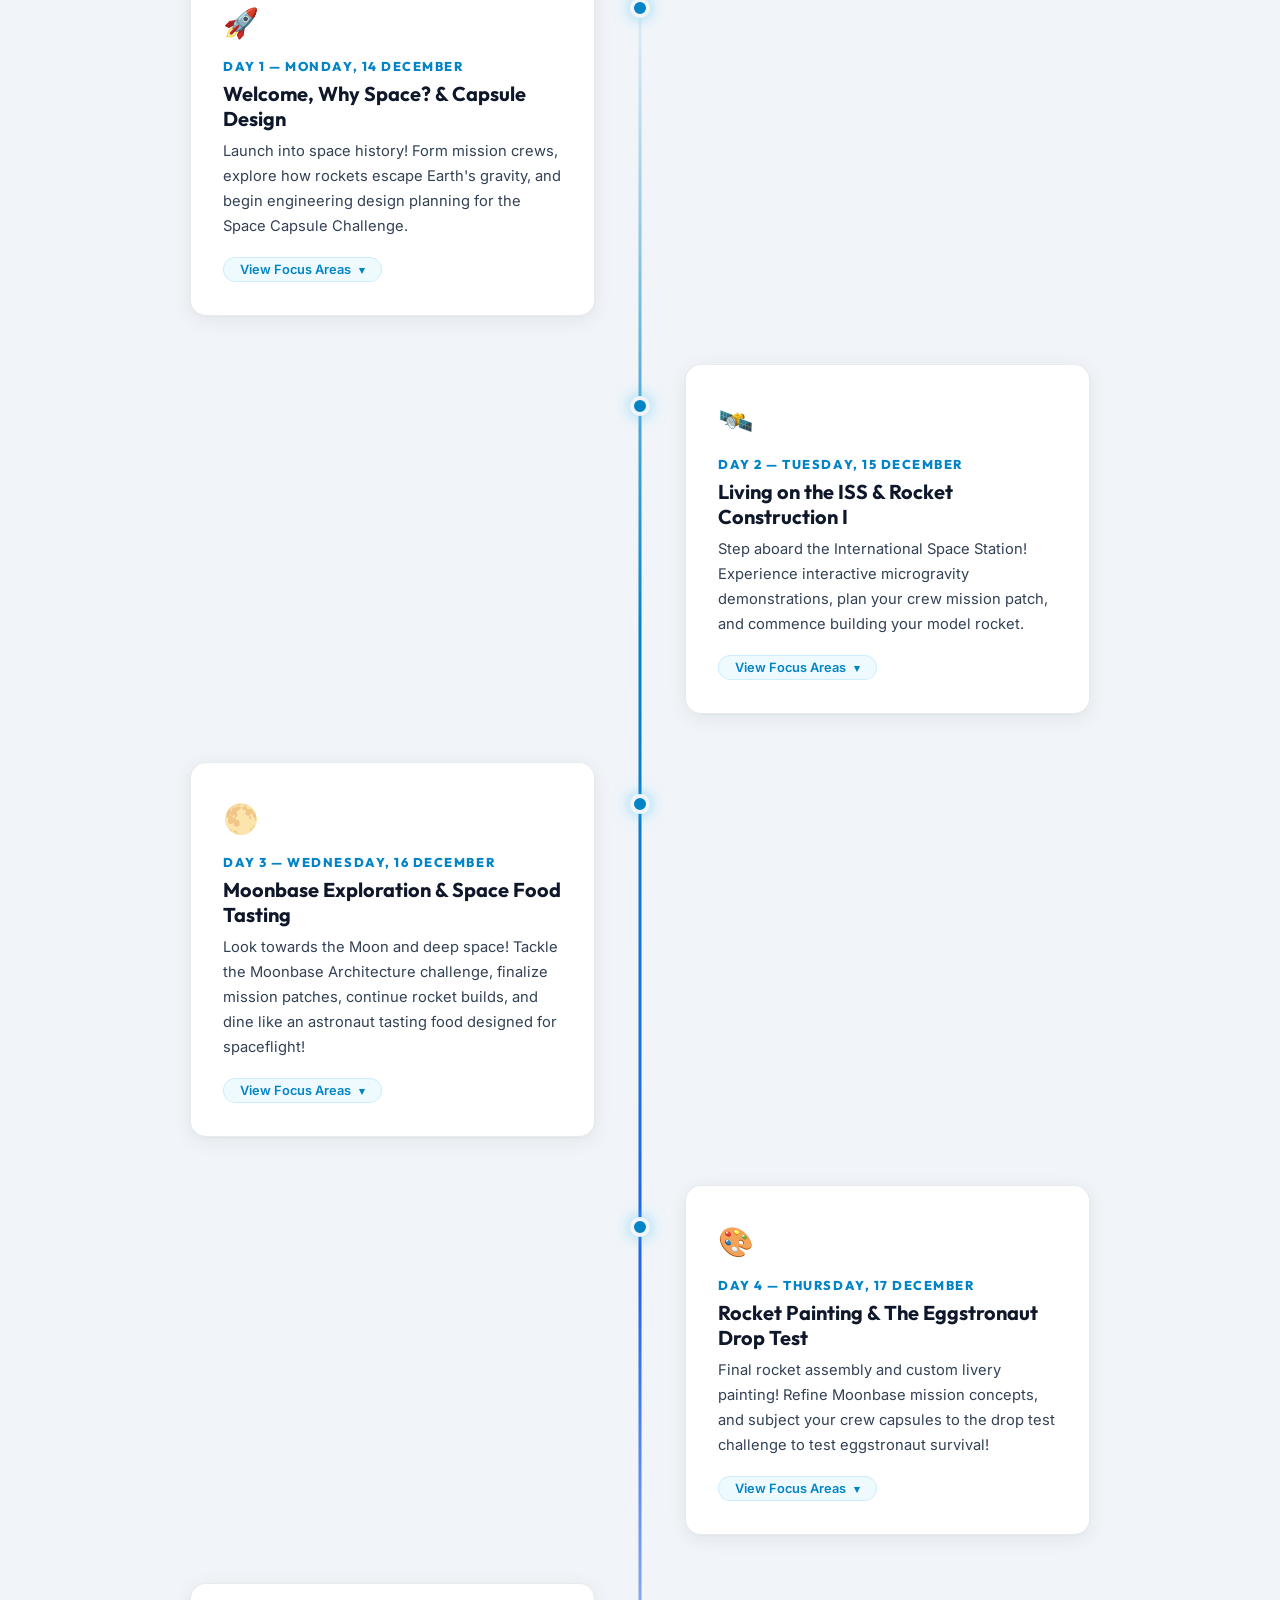
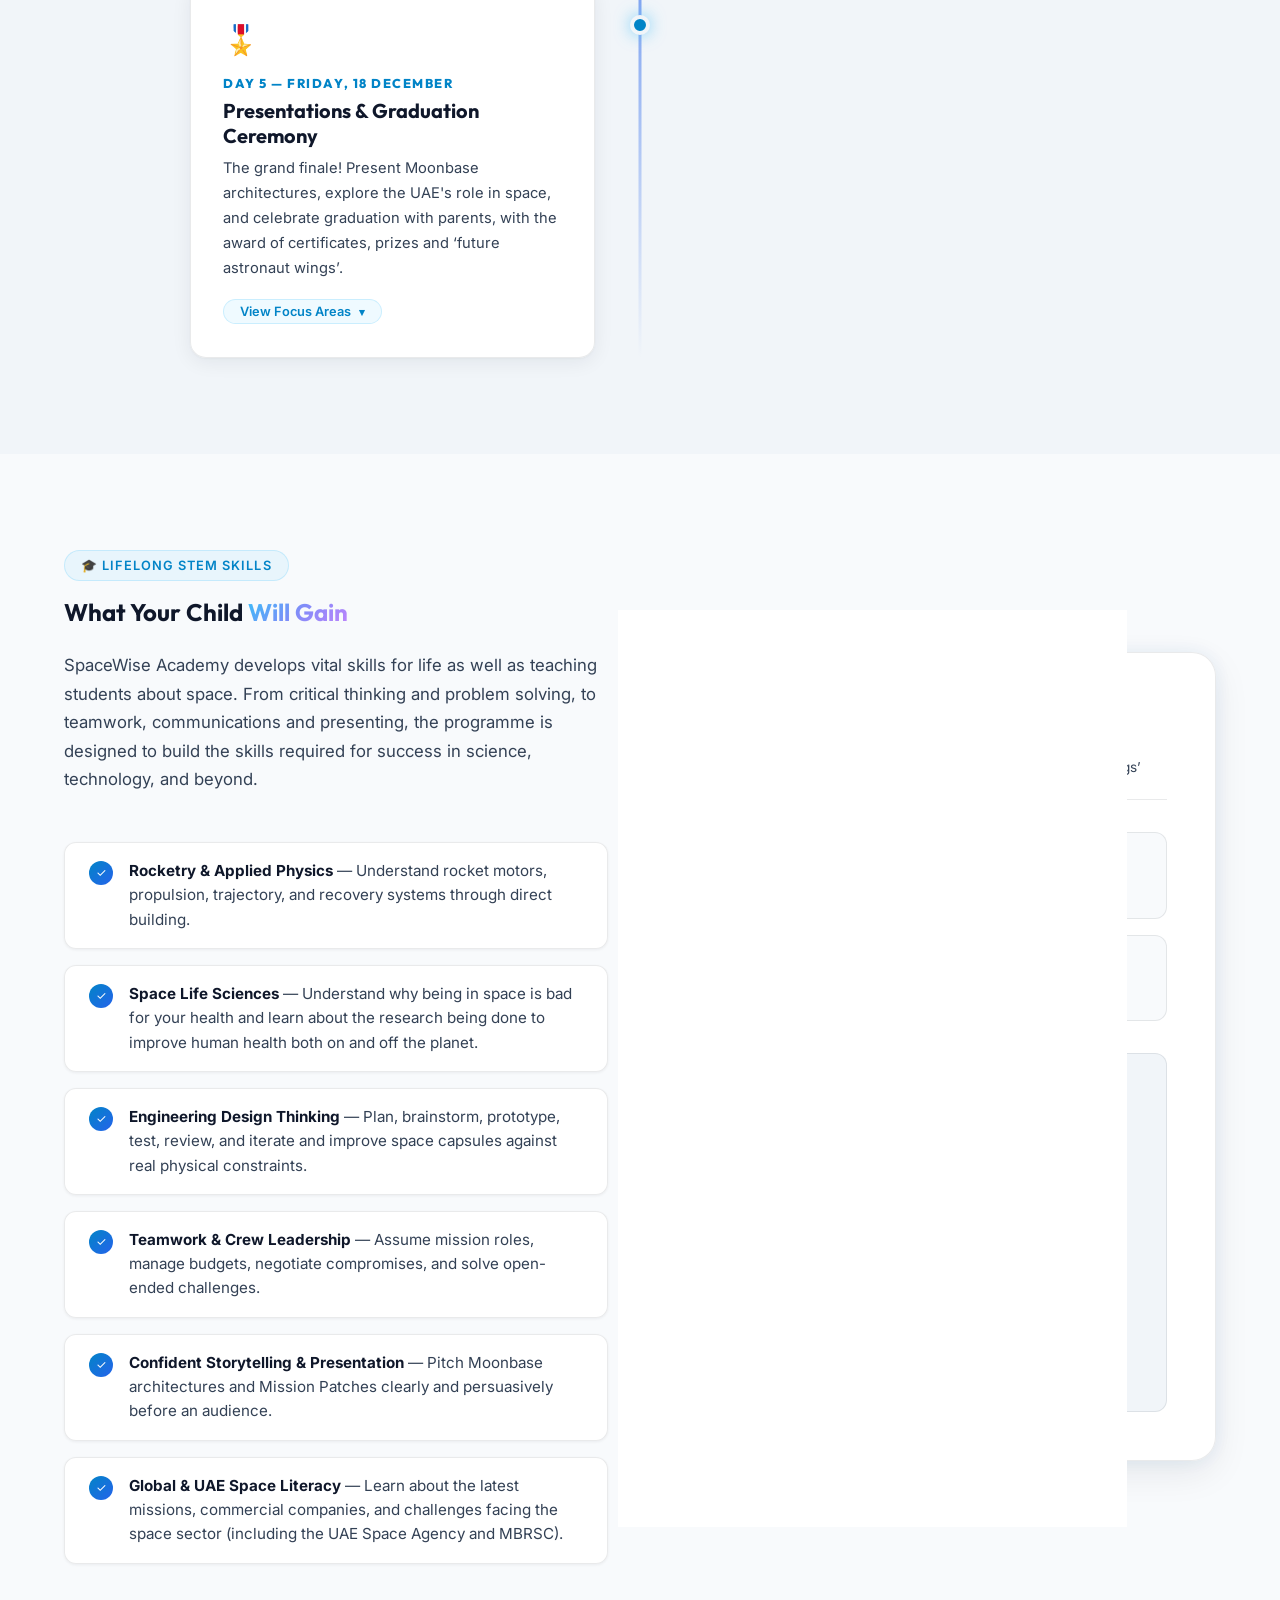
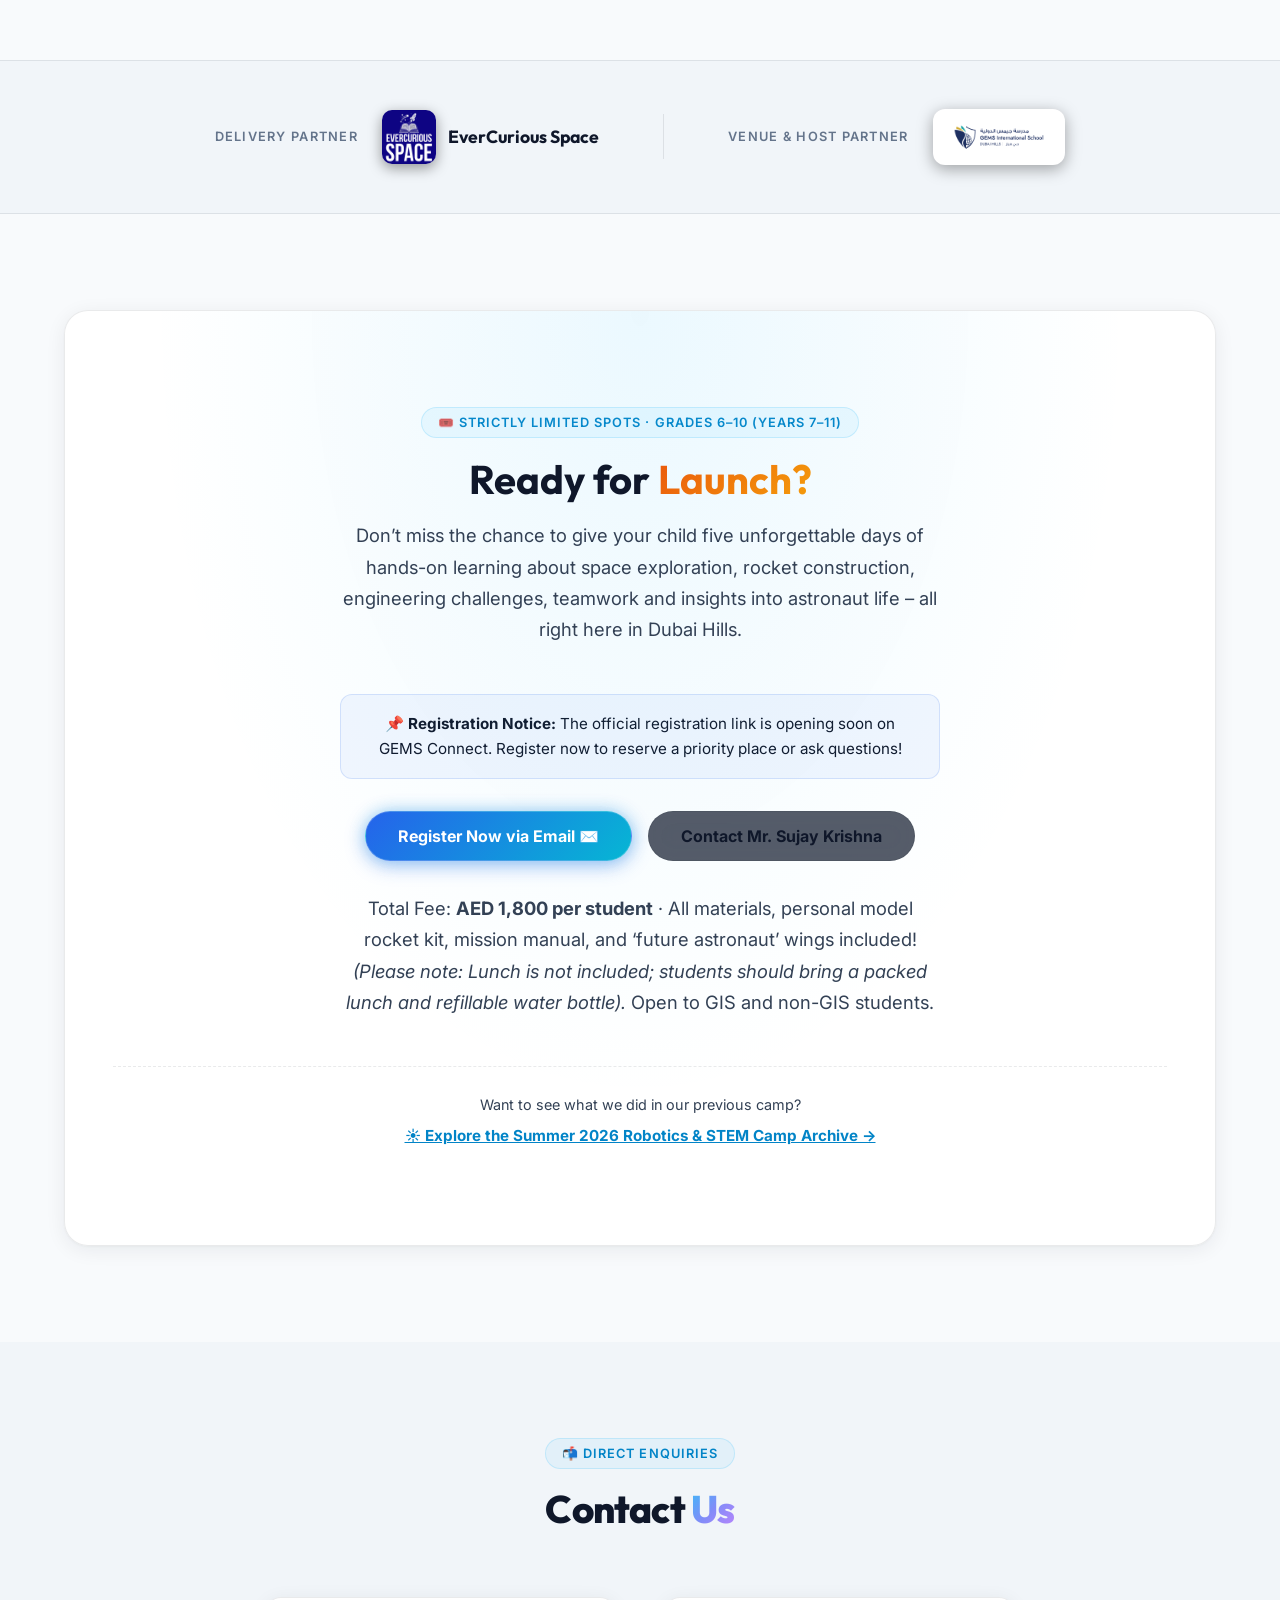
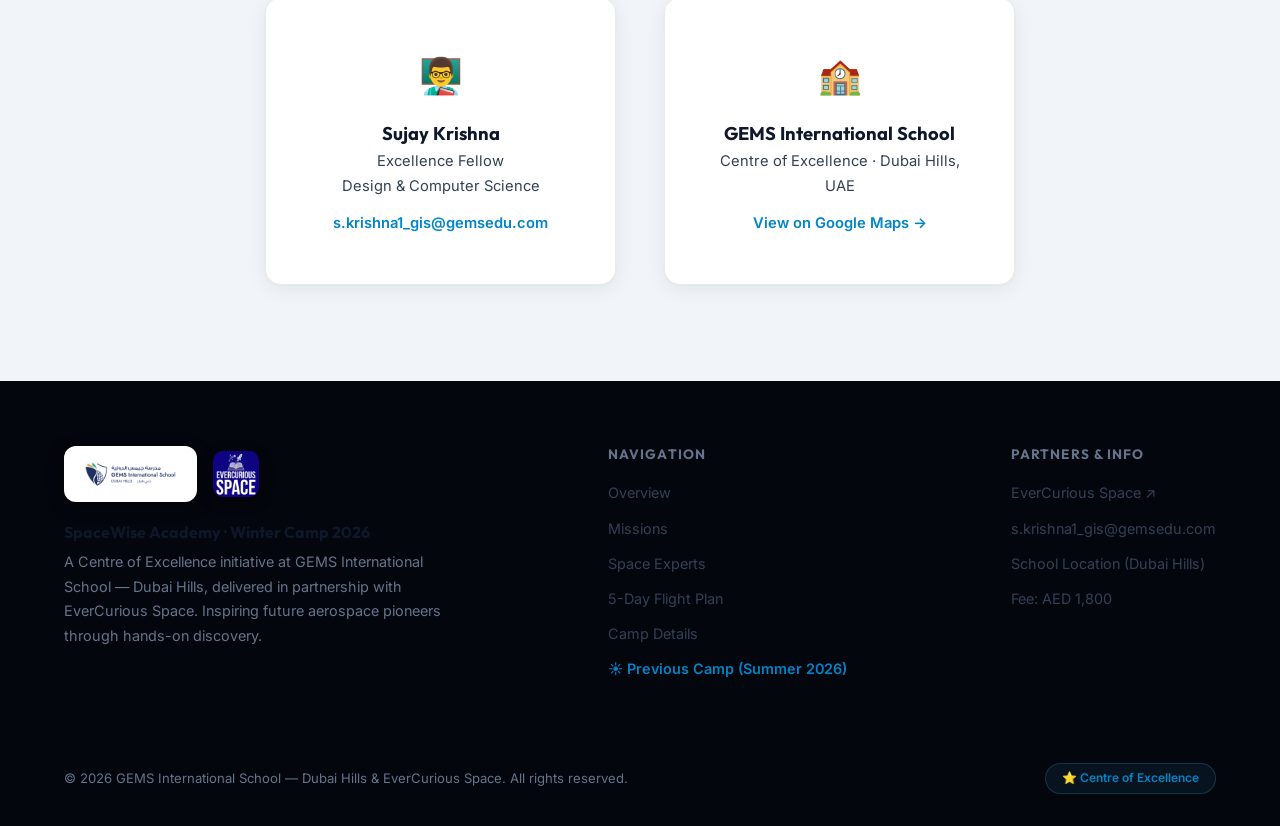
==== commit 554bf0ad: "Remove embedded poster section and navbar link" ====
--- a/index.html
+++ b/index.html
@@ -28,7 +28,6 @@
         <li><a href="#team">Space Experts</a></li>
         <li><a href="#journey">5-Day Schedule</a></li>
         <li><a href="#outcomes">Outcomes</a></li>
-        <li><a href="#poster">Poster</a></li>
         <li><a href="#contact">Contact</a></li>
         <li class="nav-dropdown">
           <a href="javascript:void(0)" class="dropdown-trigger" id="dropdownTrigger" aria-haspopup="true" aria-expanded="false">
@@ -664,82 +663,6 @@
       </div>
     </div>
   </div>
-
-  <!-- ====== SIMPLE LANDSCAPE POSTER SECTION ====== -->
-  <section class="section poster-section" id="poster" style="padding-top: var(--space-3xl); padding-bottom: var(--space-2xl);">
-    <div class="container">
-      <div class="section-header reveal" style="margin-bottom: var(--space-2xl);">
-        <span class="section-badge">🖼️ Simple Camp Poster (Landscape)</span>
-        <h2>Camp Overview <span class="gradient-text">At a Glance</span></h2>
-        <p>Click anywhere on the poster below to go directly to the registration form.</p>
-      </div>
-
-      <div class="reveal" style="max-width: 1040px; margin: 0 auto;">
-        <a href="#register" class="landscape-poster-card" title="Click to go to Registration Form">
-          <div class="lpc-header">
-            <div style="display: flex; align-items: center; gap: 10px;">
-              <img src="images/gis-crest.png" alt="GIS Crest" width="36" height="36">
-              <div>
-                <strong style="display: block; font-size: 0.95rem; color: #ffffff;">Centre of Excellence</strong>
-                <span style="font-size: 0.72rem; color: #38bdf8; text-transform: uppercase; letter-spacing: 0.05em;">GEMS International School · Dubai Hills</span>
-              </div>
-            </div>
-            <div style="display: flex; align-items: center; gap: 8px; font-size: 0.8rem; color: #94a3b8;">
-              <span>In partnership with:</span>
-              <strong style="color: #ffffff;">EverCurious Space</strong>
-              <img src="images/evercurious-logo.png" alt="EverCurious Logo" width="28" height="28" style="border-radius: 4px;">
-            </div>
-          </div>
-
-          <div class="lpc-center">
-            <span class="lpc-badge">🚀 Winter Break STEM Immersion</span>
-            <h3 class="lpc-title">SpaceWise Academy</h3>
-            <h4 class="lpc-sub">Winter STEM Camp 2026</h4>
-
-            <div class="lpc-details">
-              <div class="lpc-pill">
-                <span class="icon">📅</span>
-                <div>
-                  <span class="lbl">Dates</span>
-                  <span class="val">14 – 18 December 2026</span>
-                </div>
-              </div>
-              <div class="lpc-pill">
-                <span class="icon">⏰</span>
-                <div>
-                  <span class="lbl">Timing</span>
-                  <span class="val">9:00 AM – 3:30 PM daily</span>
-                </div>
-              </div>
-              <div class="lpc-pill">
-                <span class="icon">👥</span>
-                <div>
-                  <span class="lbl">Audience</span>
-                  <span class="val">Grades 6–10 (Years 7–11)</span>
-                </div>
-              </div>
-              <div class="lpc-pill">
-                <span class="icon">💰</span>
-                <div>
-                  <span class="lbl">Total Fee</span>
-                  <span class="val">AED 1,800 (Rockets, manual & wings)</span>
-                </div>
-              </div>
-            </div>
-
-            <div class="lpc-btn">
-              <span>🚀 Click to Go to Registration Form ↓</span>
-            </div>
-          </div>
-
-          <div class="lpc-footer">
-            <span>Tap or click this poster to register · Enquiries: <strong style="color:#ffffff;">s.krishna1_gis@gemsedu.com</strong></span>
-            <span class="lpc-fullscreen-link" onclick="event.stopPropagation(); window.open('poster.html', '_blank');">Open Standalone Poster ↗</span>
-          </div>
-        </a>
-      </div>
-    </div>
-  </section>
 
   <!-- ====== CTA / REGISTRATION SECTION ====== -->
   <section class="section cta-section" id="register">
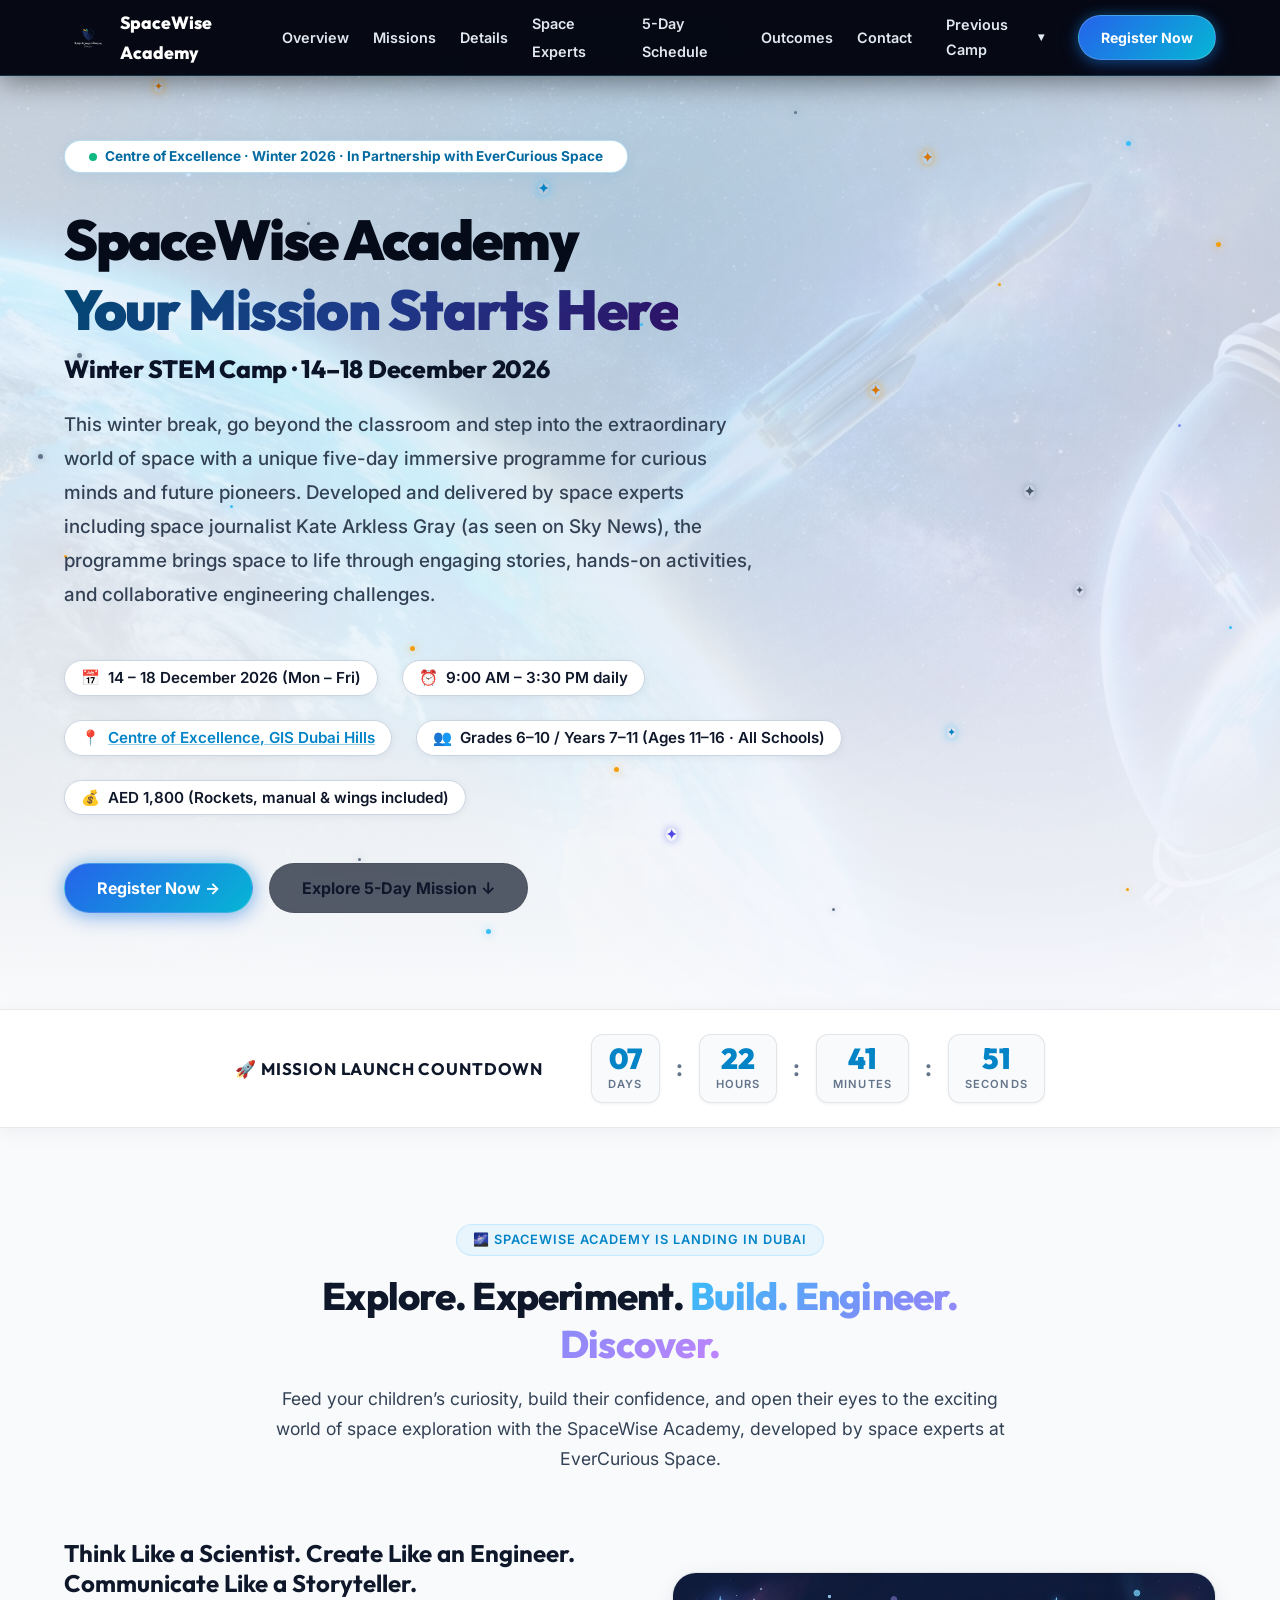
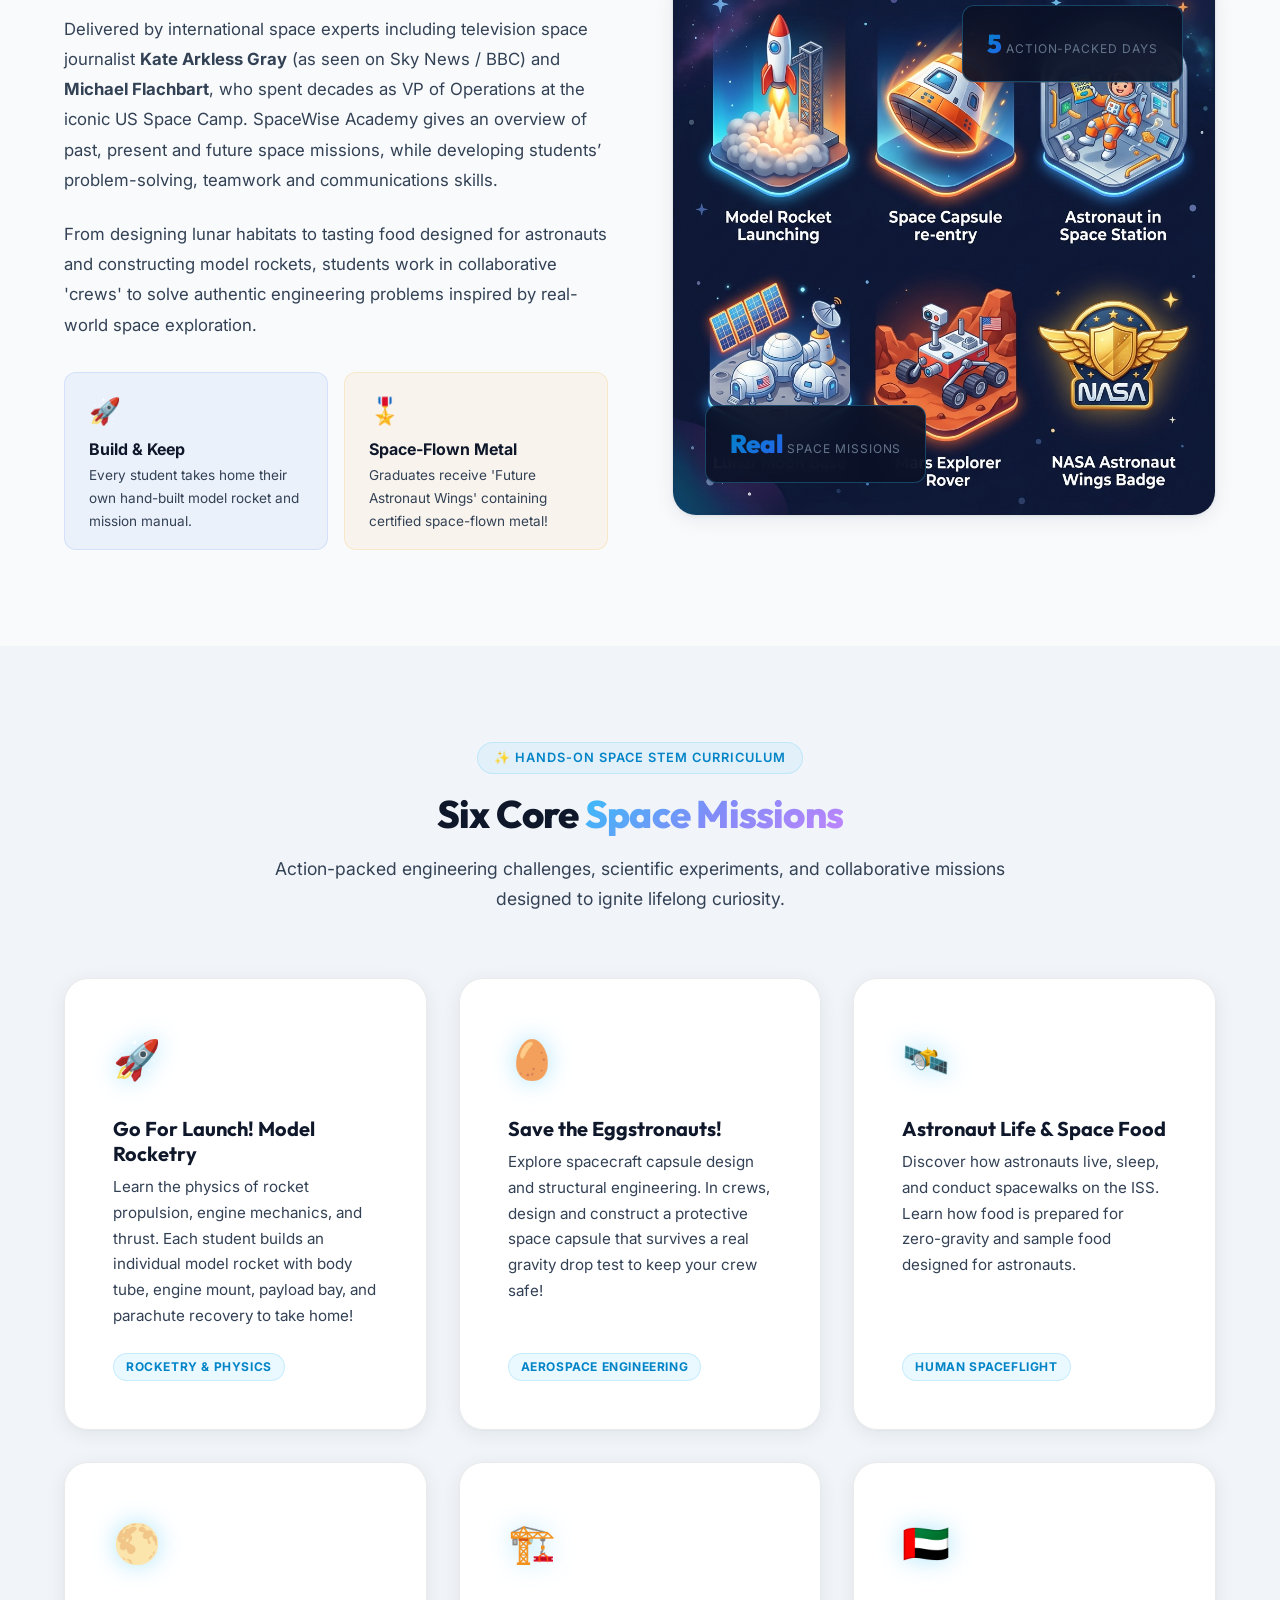
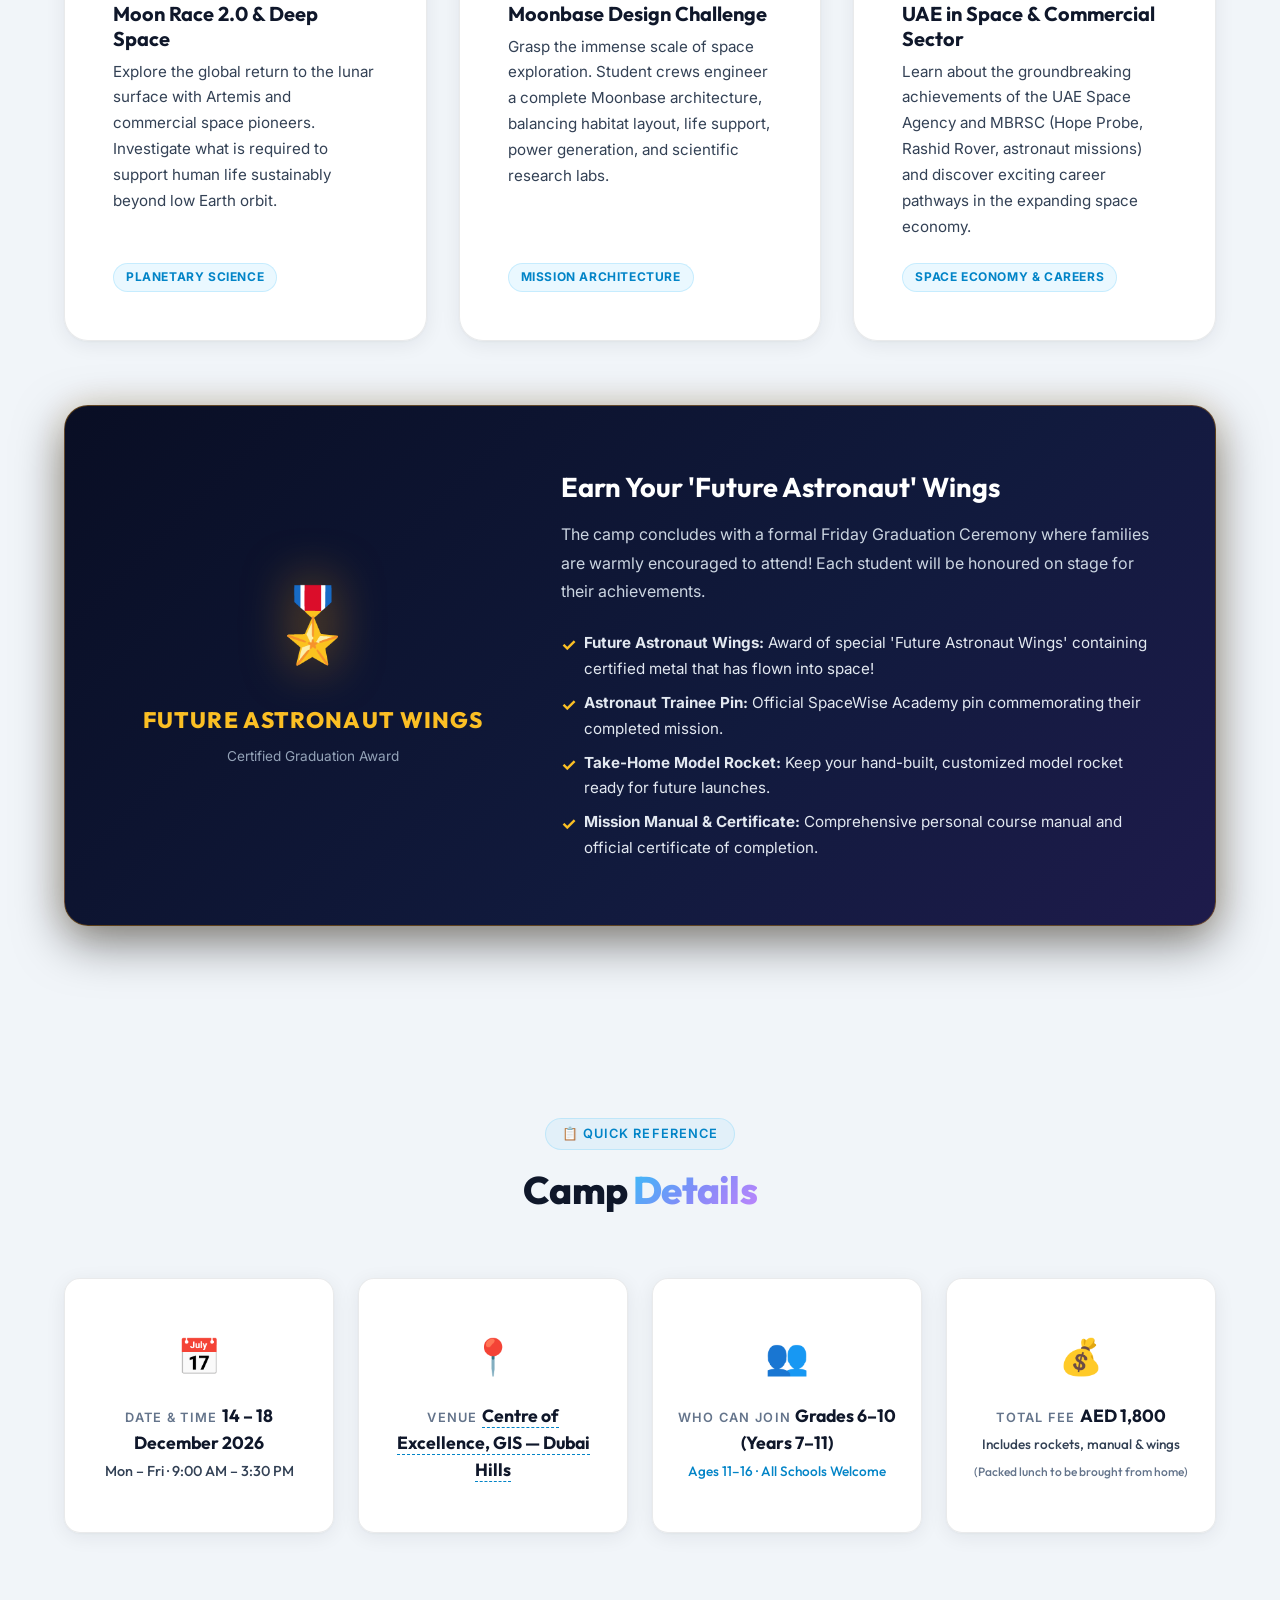
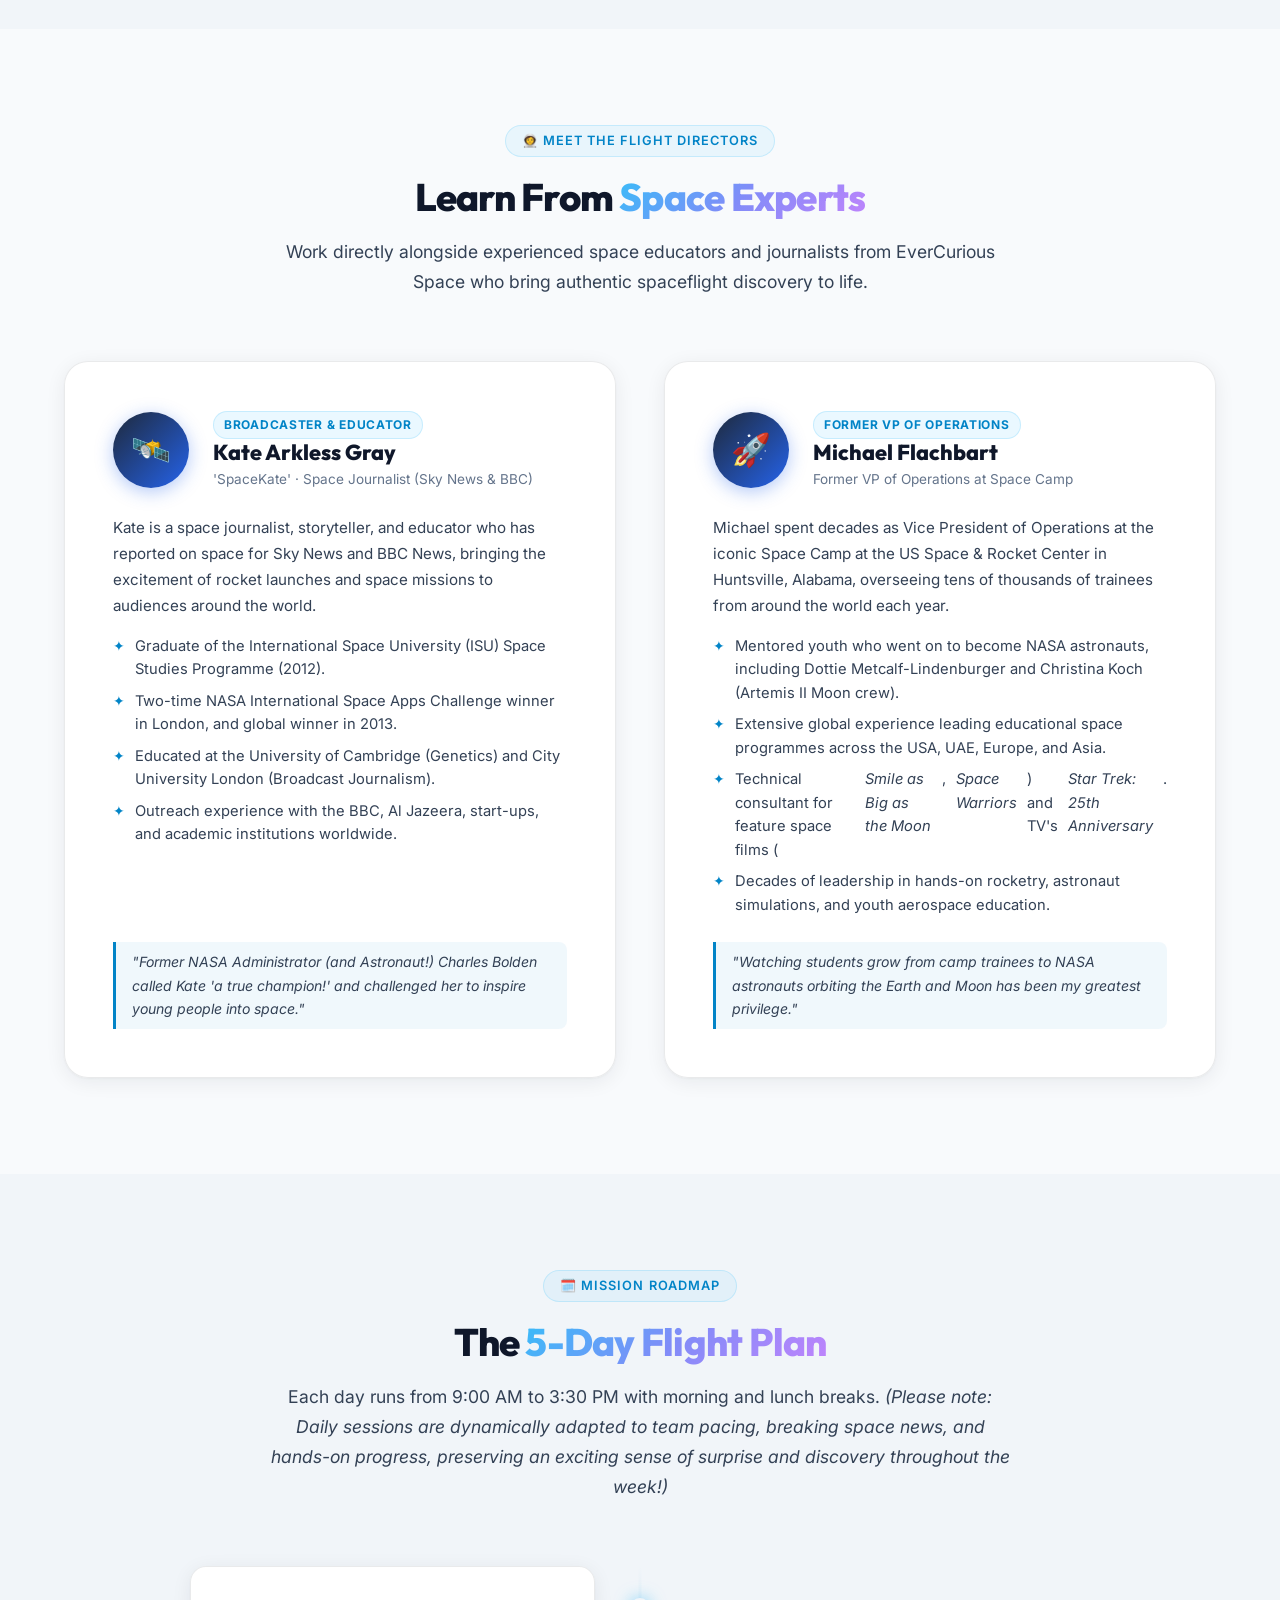
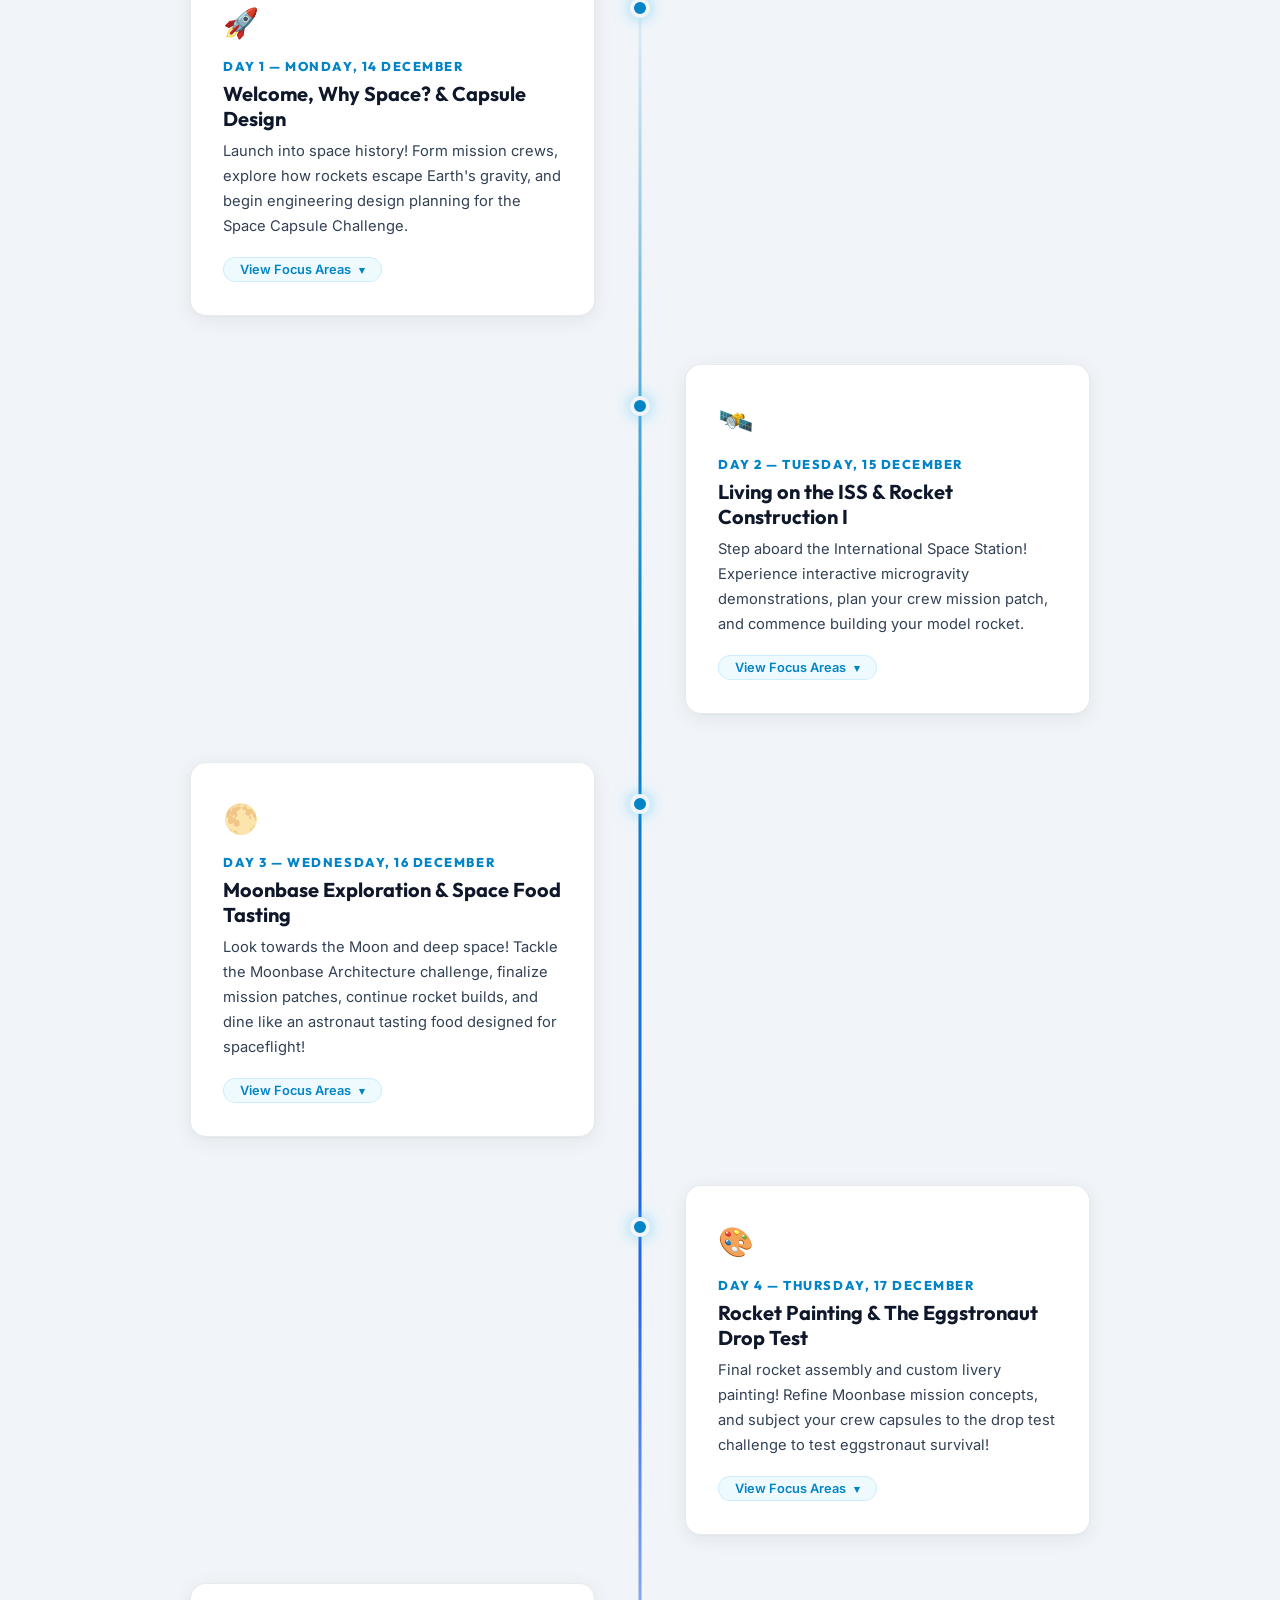
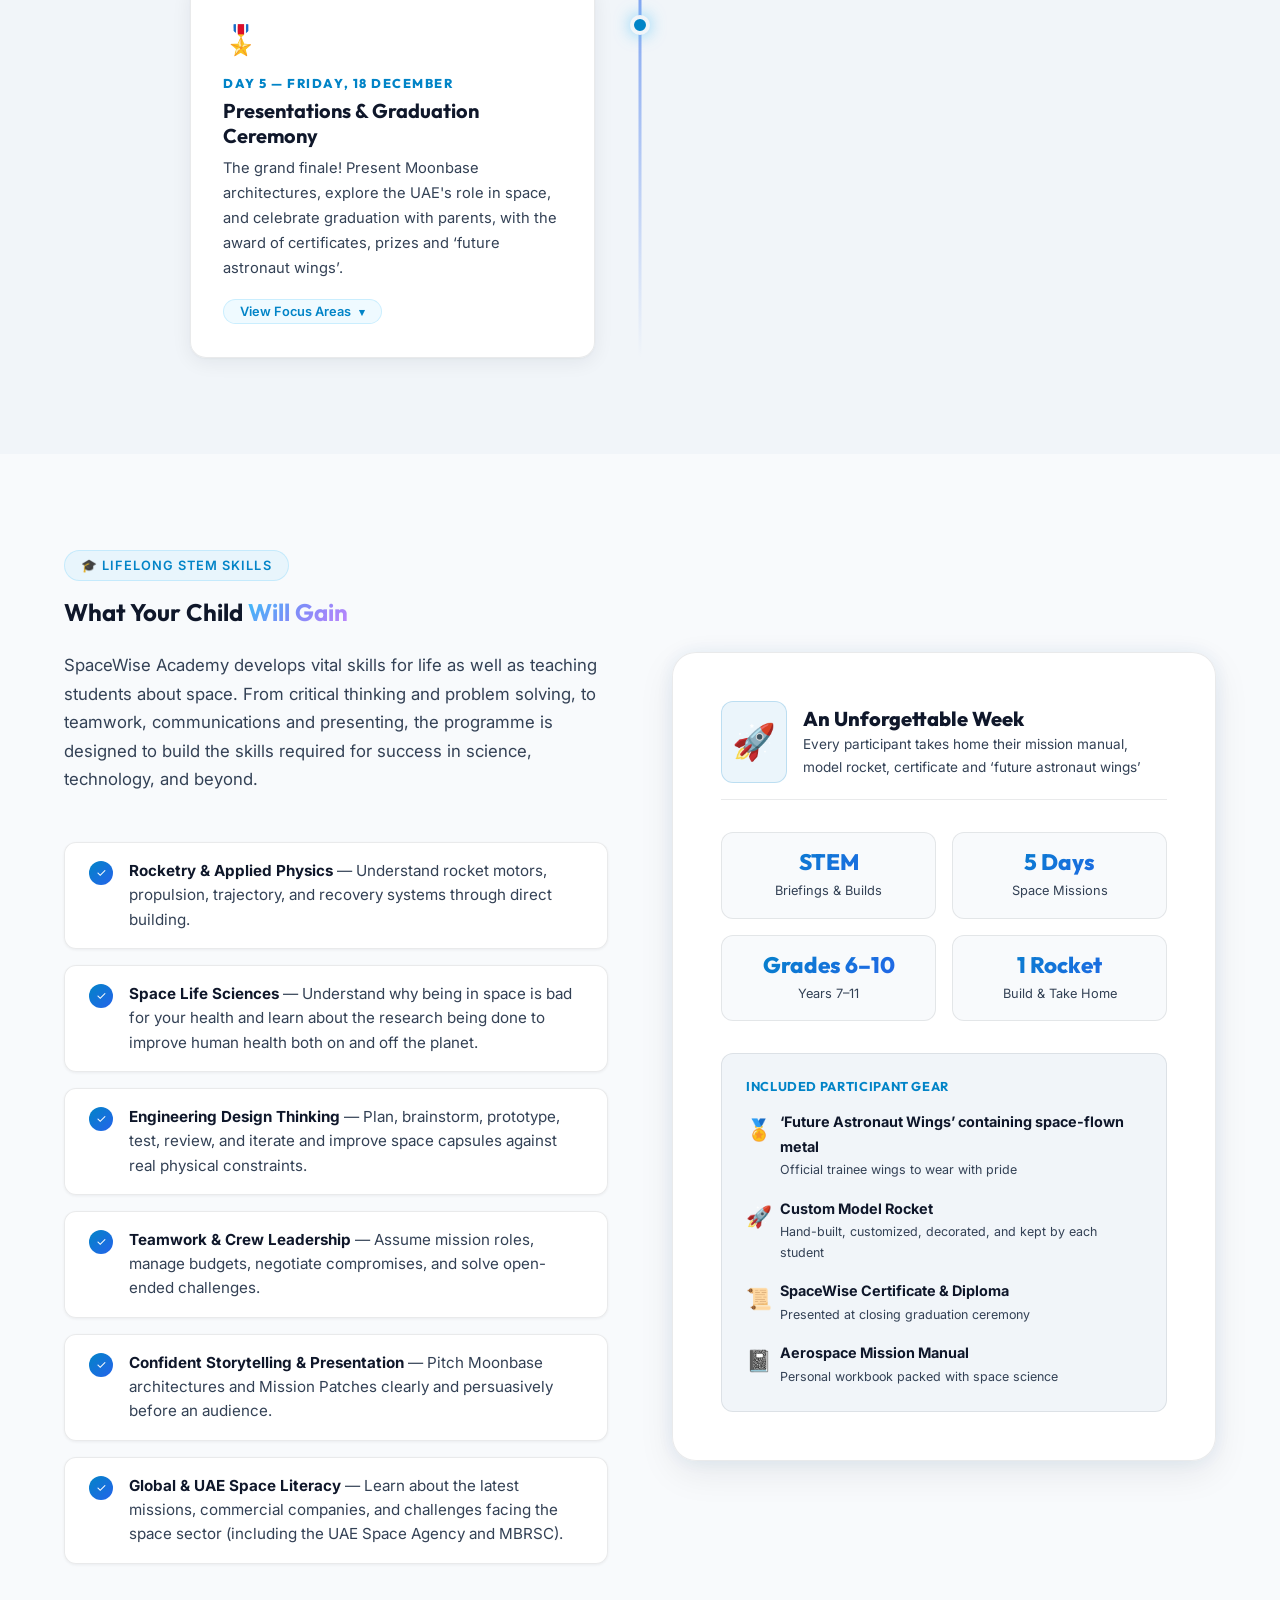
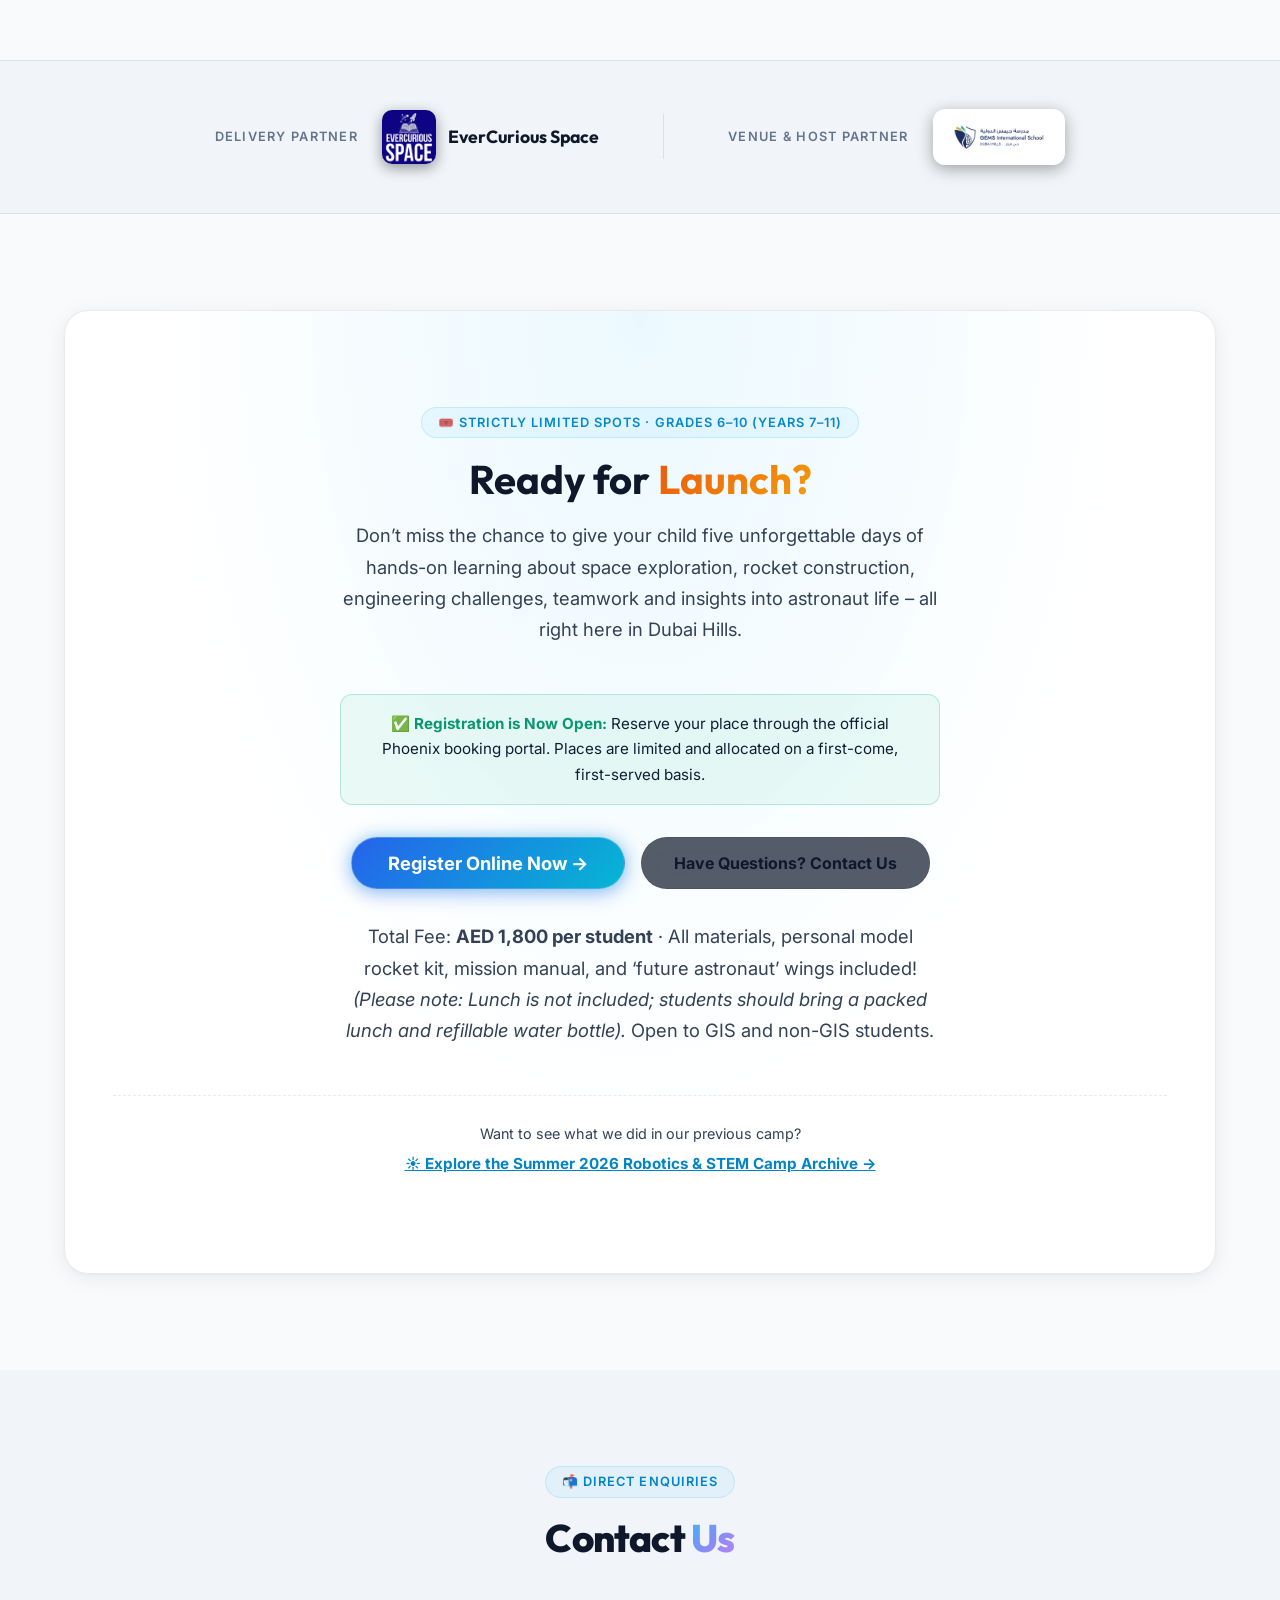
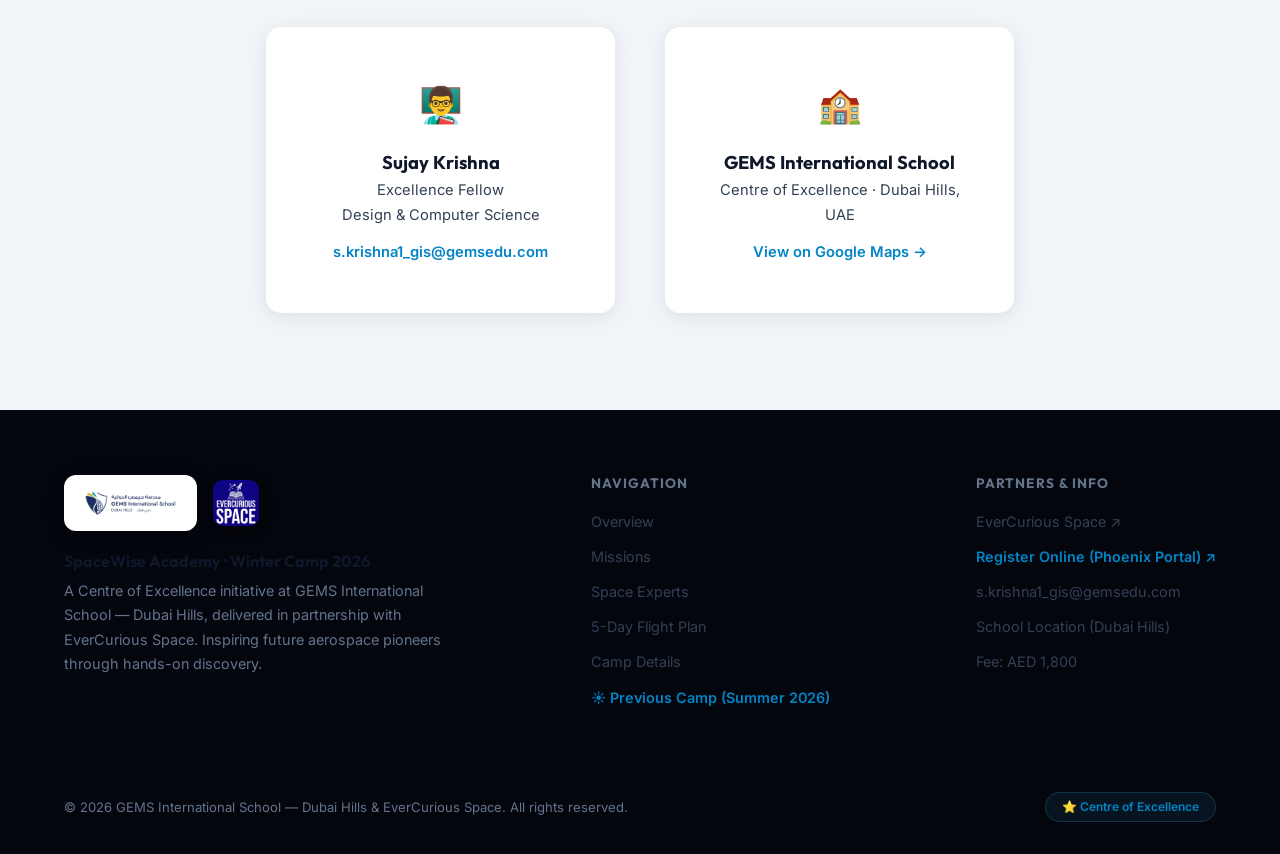
==== commit 1801f21c: "Update official registration link to Phoenix booking portal" ====
--- a/index.html
+++ b/index.html
@@ -45,7 +45,7 @@
             </li>
           </ul>
         </li>
-        <li><a href="#register" class="nav-cta">Register Now</a></li>
+        <li><a href="https://events.phoenixsystem.ae/gis/Winter-Camp-2026" target="_blank" rel="noopener" class="nav-cta">Register Now</a></li>
       </ul>
       <button class="mobile-menu-btn" id="mobileMenuBtn" aria-label="Toggle menu">
         <span></span>
@@ -131,7 +131,7 @@
           </div>
         </div>
         <div class="hero-actions">
-          <a href="#register" class="btn btn-primary btn-lg">Register Now →</a>
+          <a href="https://events.phoenixsystem.ae/gis/Winter-Camp-2026" target="_blank" rel="noopener" class="btn btn-primary btn-lg">Register Now →</a>
           <a href="#journey" class="btn btn-secondary btn-lg">Explore 5-Day Mission ↓</a>
         </div>
       </div>
@@ -672,18 +672,18 @@
         <h2>Ready for <span class="warm-gradient-text">Launch?</span></h2>
         <p>Don’t miss the chance to give your child five unforgettable days of hands-on learning about space exploration, rocket construction, engineering challenges, teamwork and insights into astronaut life – all right here in Dubai Hills.</p>
         
-        <div style="background: rgba(37,99,235,0.06); border: 1px solid rgba(37,99,235,0.15); border-radius: var(--radius-md); padding: var(--space-md) var(--space-xl); max-width: 600px; margin: 0 auto var(--space-xl); text-align: center;">
+        <div style="background: rgba(16,185,129,0.08); border: 1px solid rgba(16,185,129,0.25); border-radius: var(--radius-md); padding: var(--space-md) var(--space-xl); max-width: 600px; margin: 0 auto var(--space-xl); text-align: center;">
           <p style="margin: 0; font-size: 0.95rem; color: var(--color-text-primary);">
-            <strong>📌 Registration Notice:</strong> The official registration link is opening soon on GEMS Connect. Register now to reserve a priority place or ask questions!
+            <strong style="color: #059669;">✅ Registration is Now Open:</strong> Reserve your place through the official Phoenix booking portal. Places are limited and allocated on a first-come, first-served basis.
           </p>
         </div>
 
         <div class="cta-actions">
-          <a href="mailto:s.krishna1_gis@gemsedu.com?subject=COE%20Winter%20Camp%202026%20-%20SpaceWise%20Academy%20Registration%20Inquiry" class="btn btn-primary btn-lg">
-            Register Now via Email ✉️
+          <a href="https://events.phoenixsystem.ae/gis/Winter-Camp-2026" target="_blank" rel="noopener" class="btn btn-primary btn-lg" style="font-size: 1.15rem; padding: 16px 36px;">
+            Register Online Now →
           </a>
           <a href="#contact" class="btn btn-secondary btn-lg">
-            Contact Mr. Sujay Krishna
+            Have Questions? Contact Us
           </a>
         </div>
 
@@ -758,6 +758,7 @@
           <h5>Partners & Info</h5>
           <ul>
             <li><a href="https://evercurious.space/" target="_blank" rel="noopener">EverCurious Space ↗</a></li>
+            <li><a href="https://events.phoenixsystem.ae/gis/Winter-Camp-2026" target="_blank" rel="noopener" style="color: var(--color-accent-primary); font-weight: 600;">Register Online (Phoenix Portal) ↗</a></li>
             <li><a href="mailto:s.krishna1_gis@gemsedu.com">s.krishna1_gis@gemsedu.com</a></li>
             <li><a href="https://maps.app.goo.gl/nw36X1WeYC561MJ19" target="_blank" rel="noopener">School Location (Dubai Hills)</a></li>
             <li><a href="#register">Fee: AED 1,800</a></li>
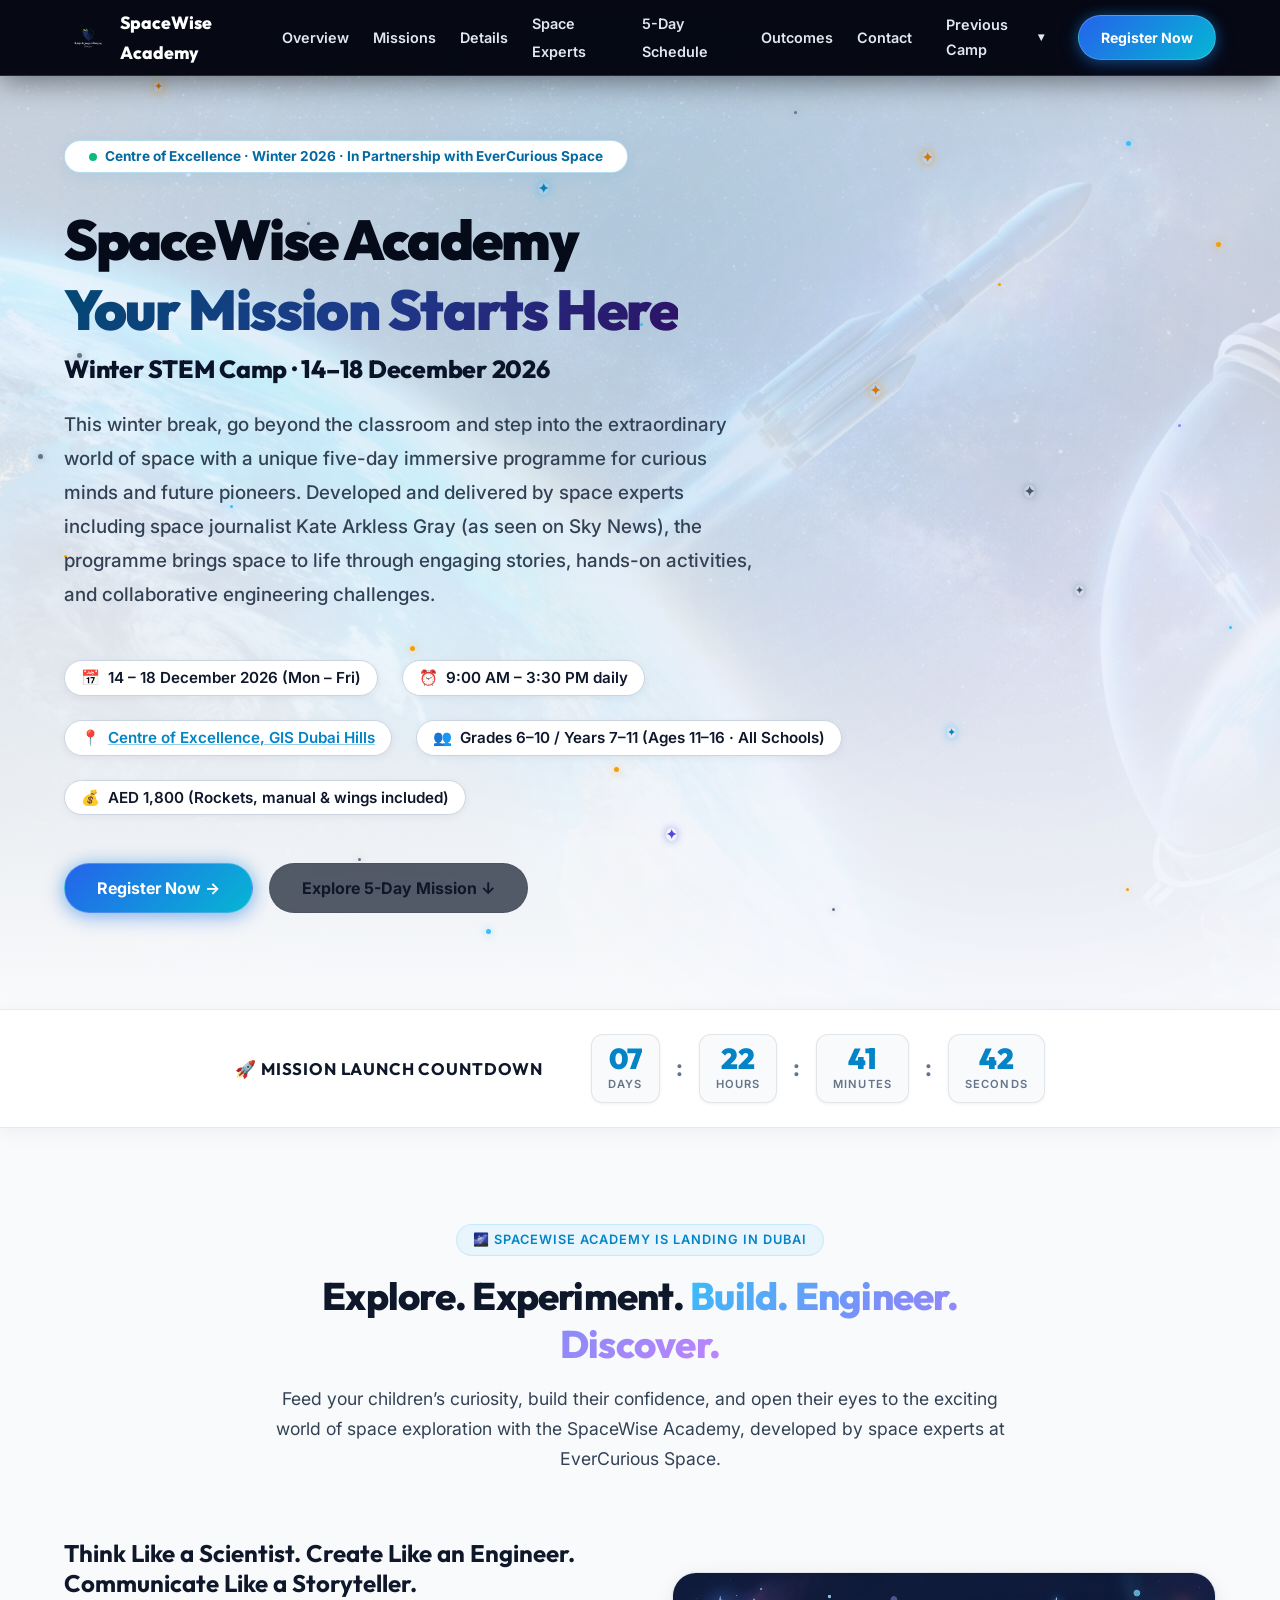
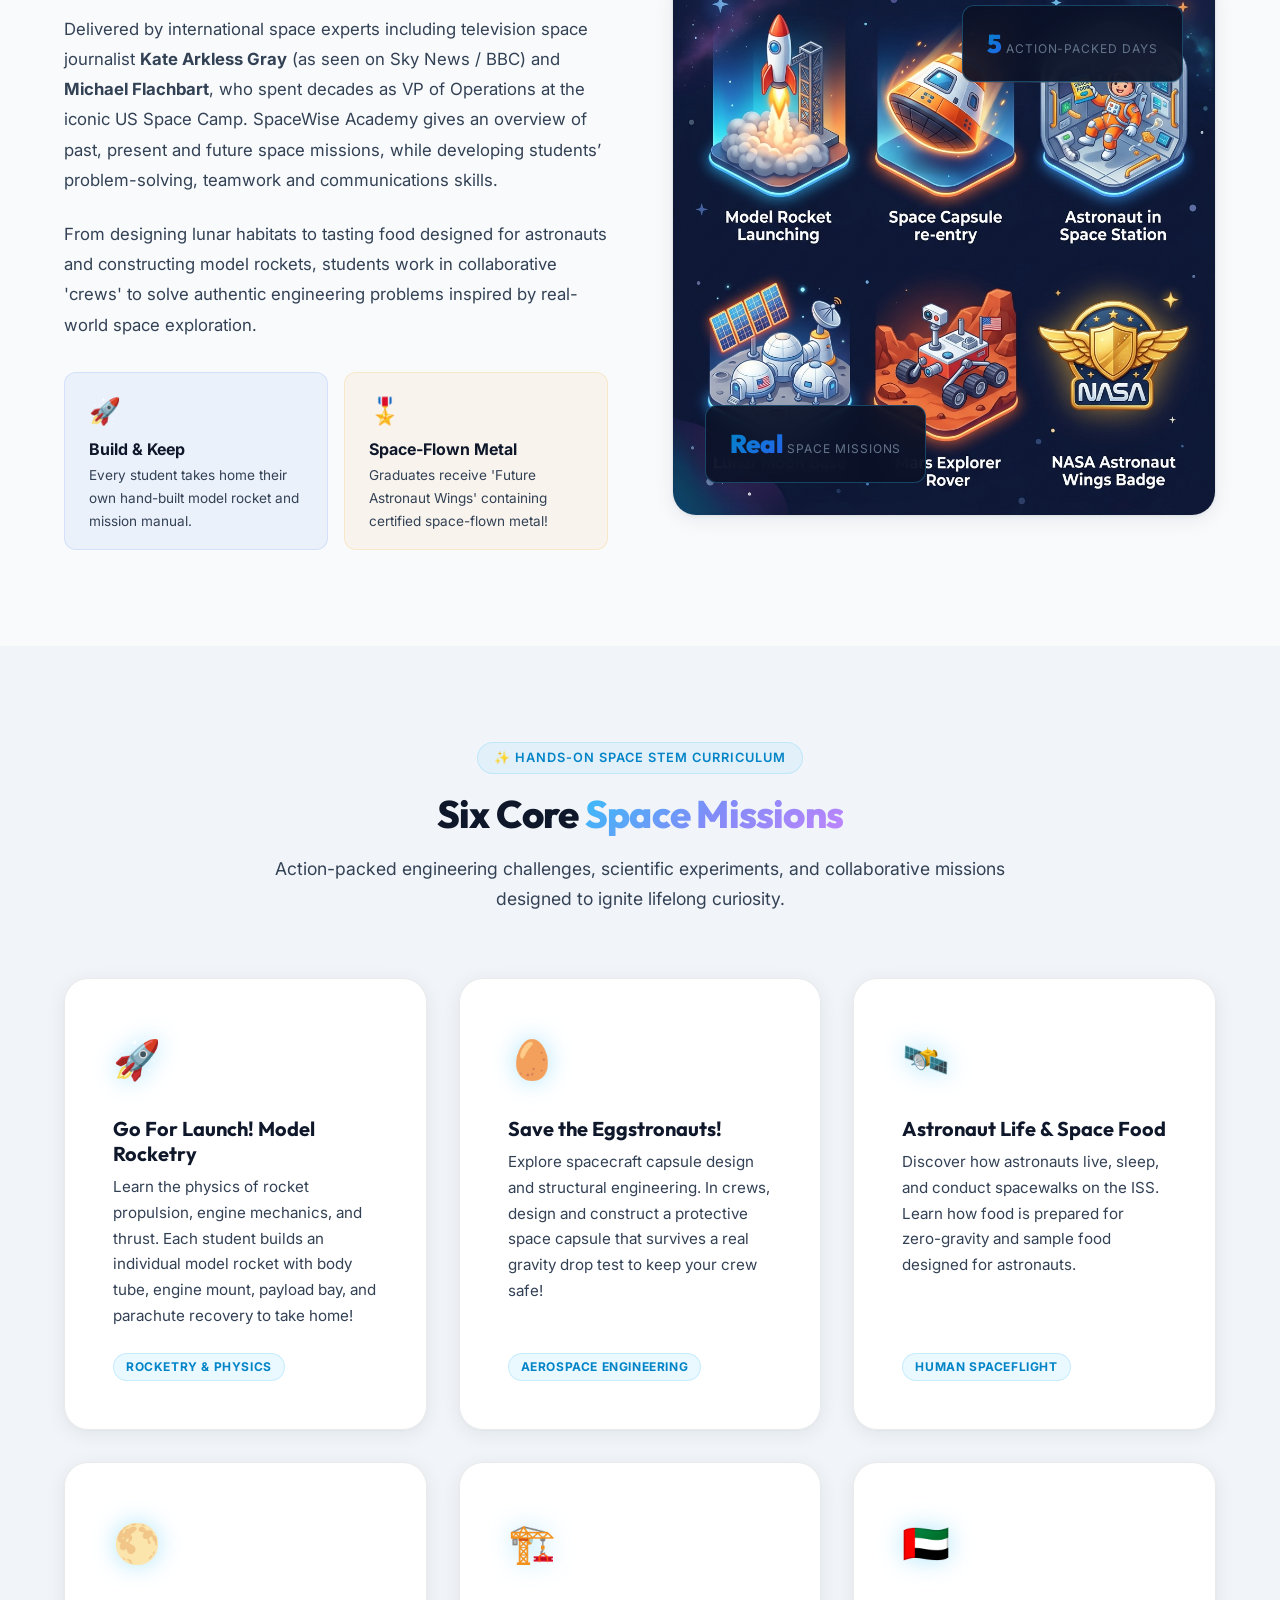
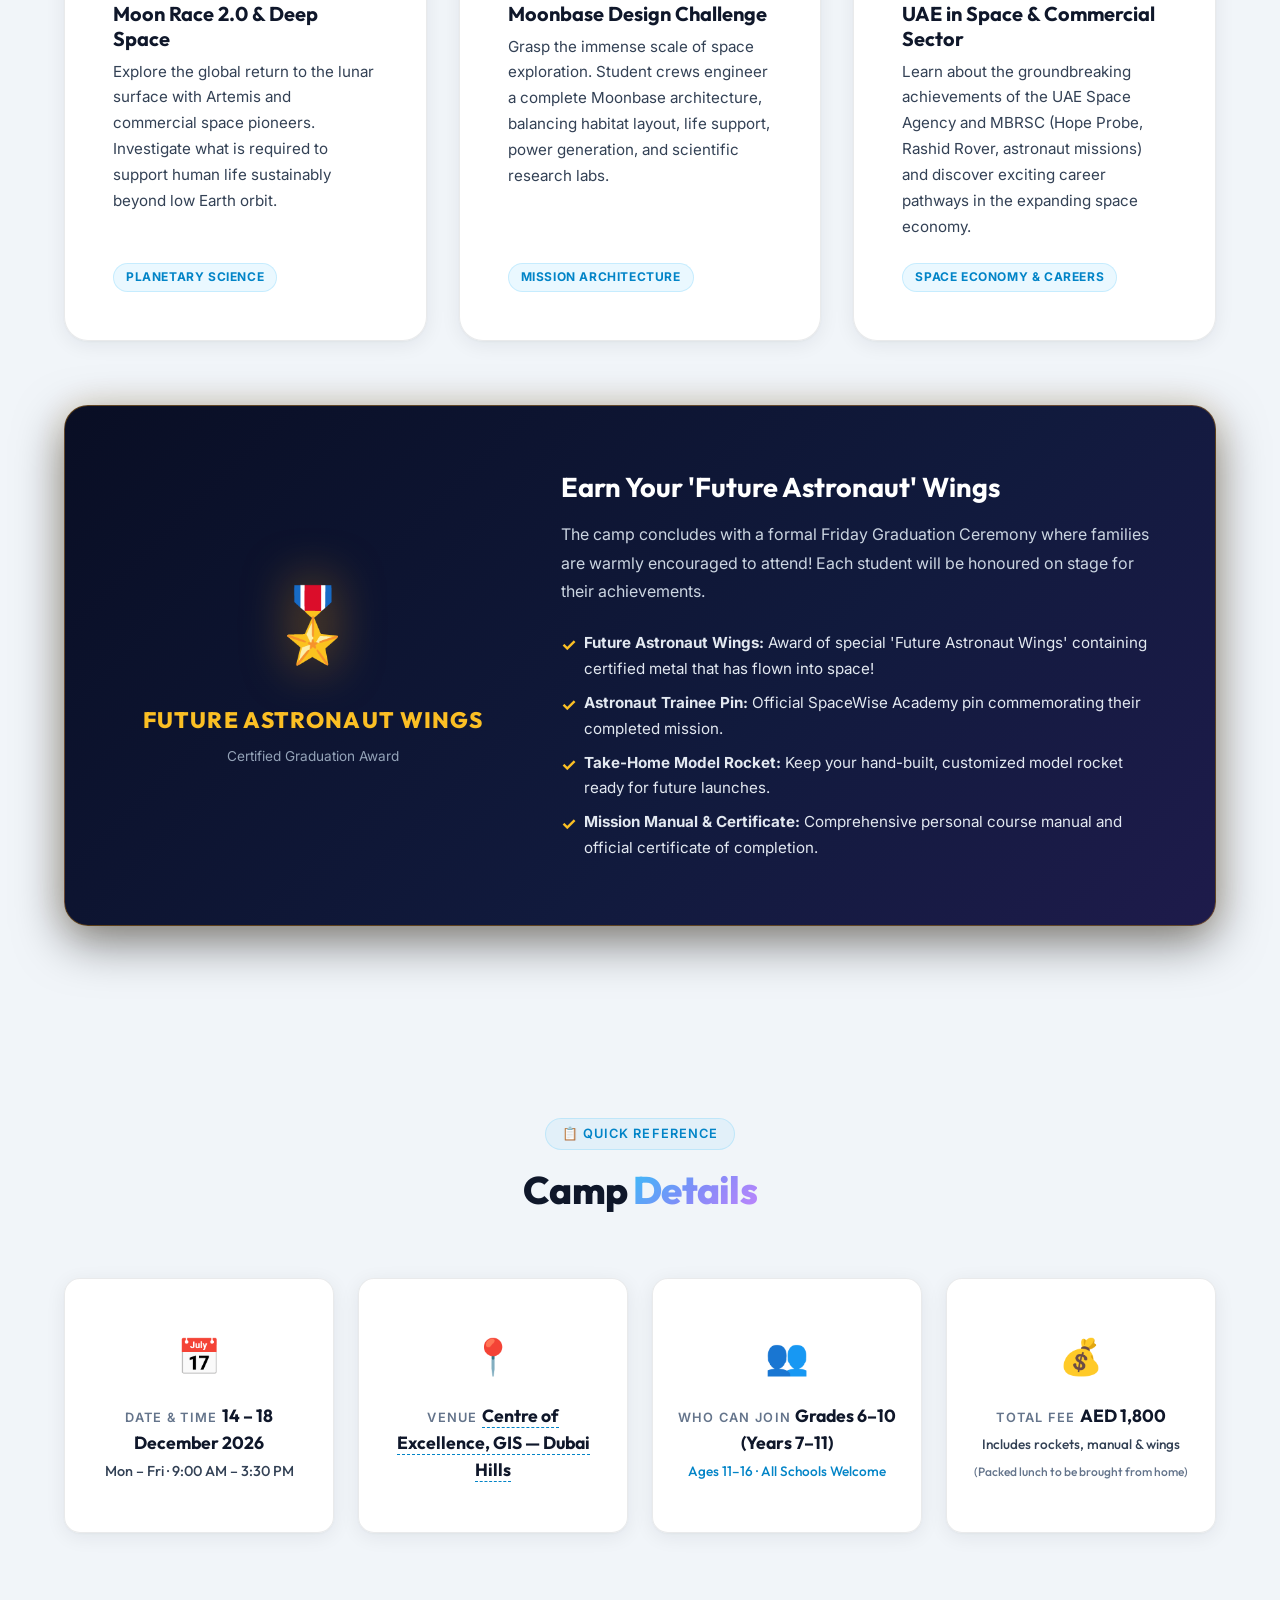
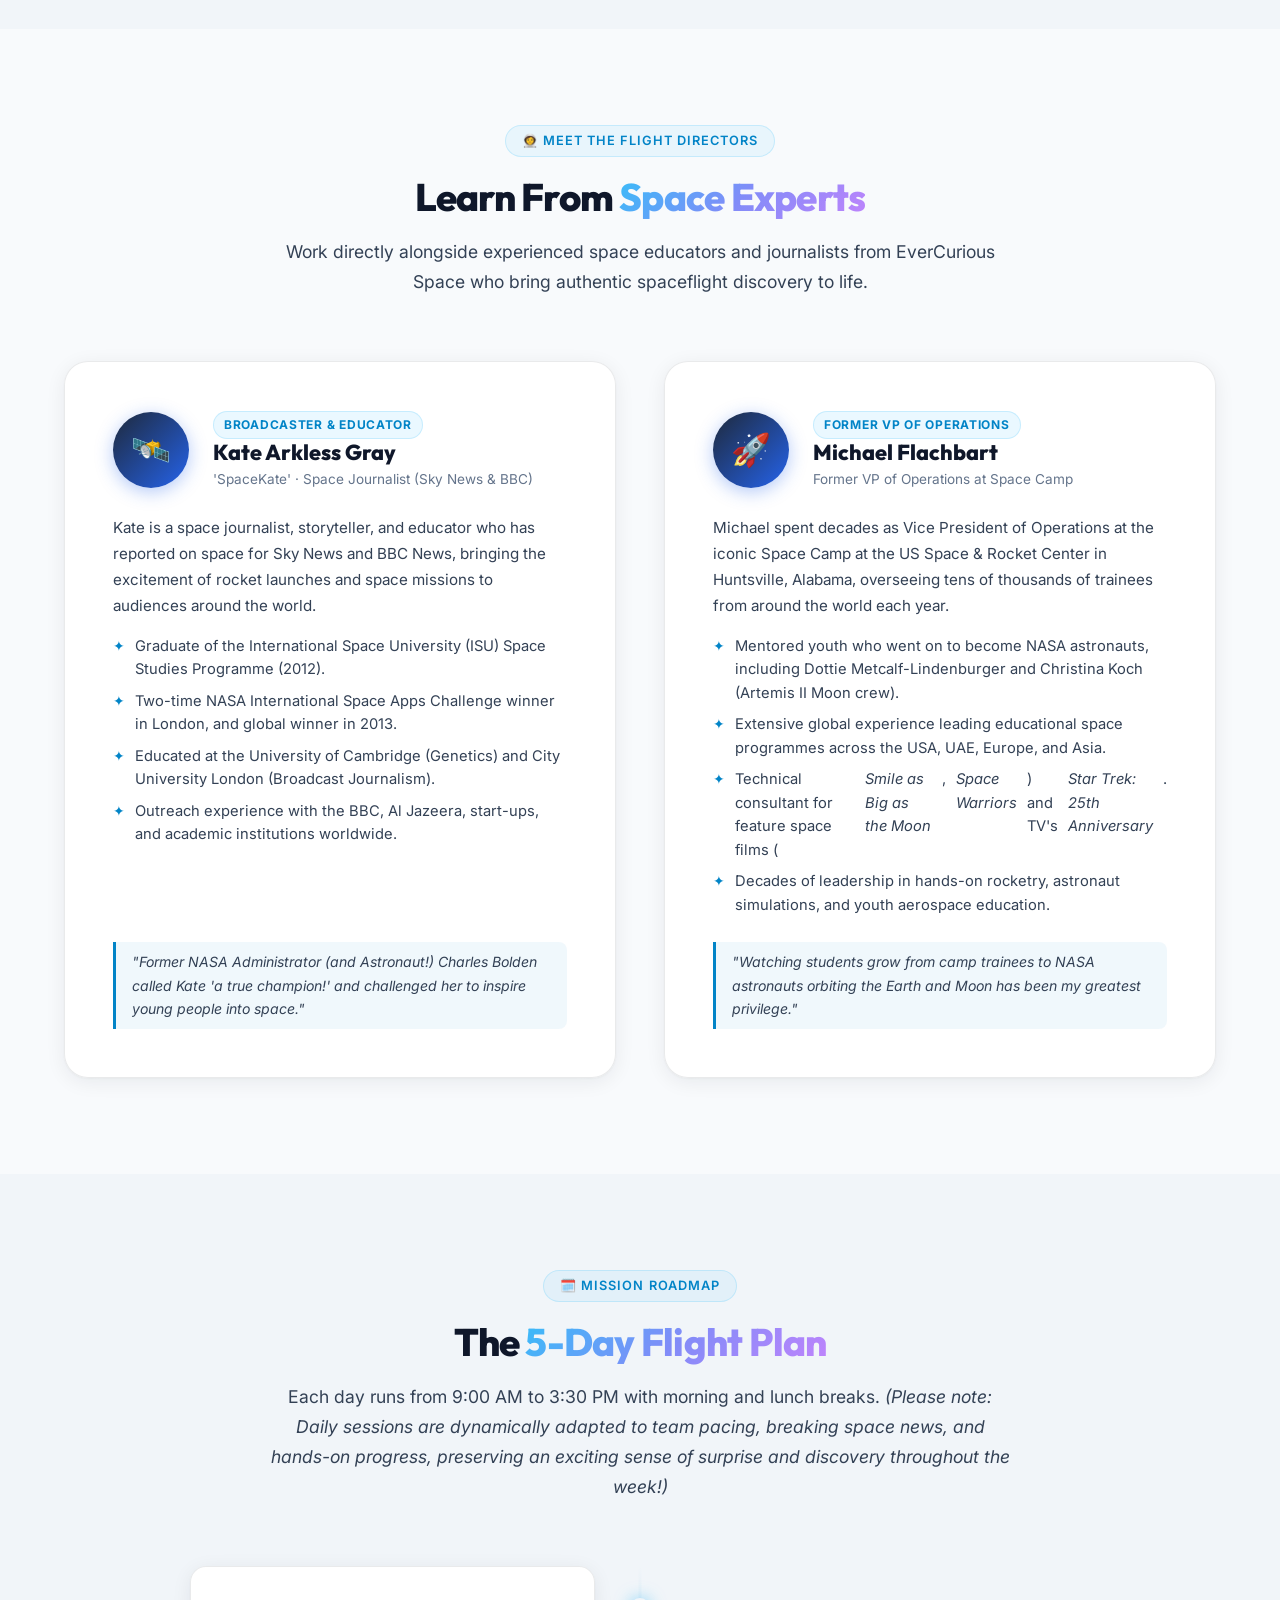
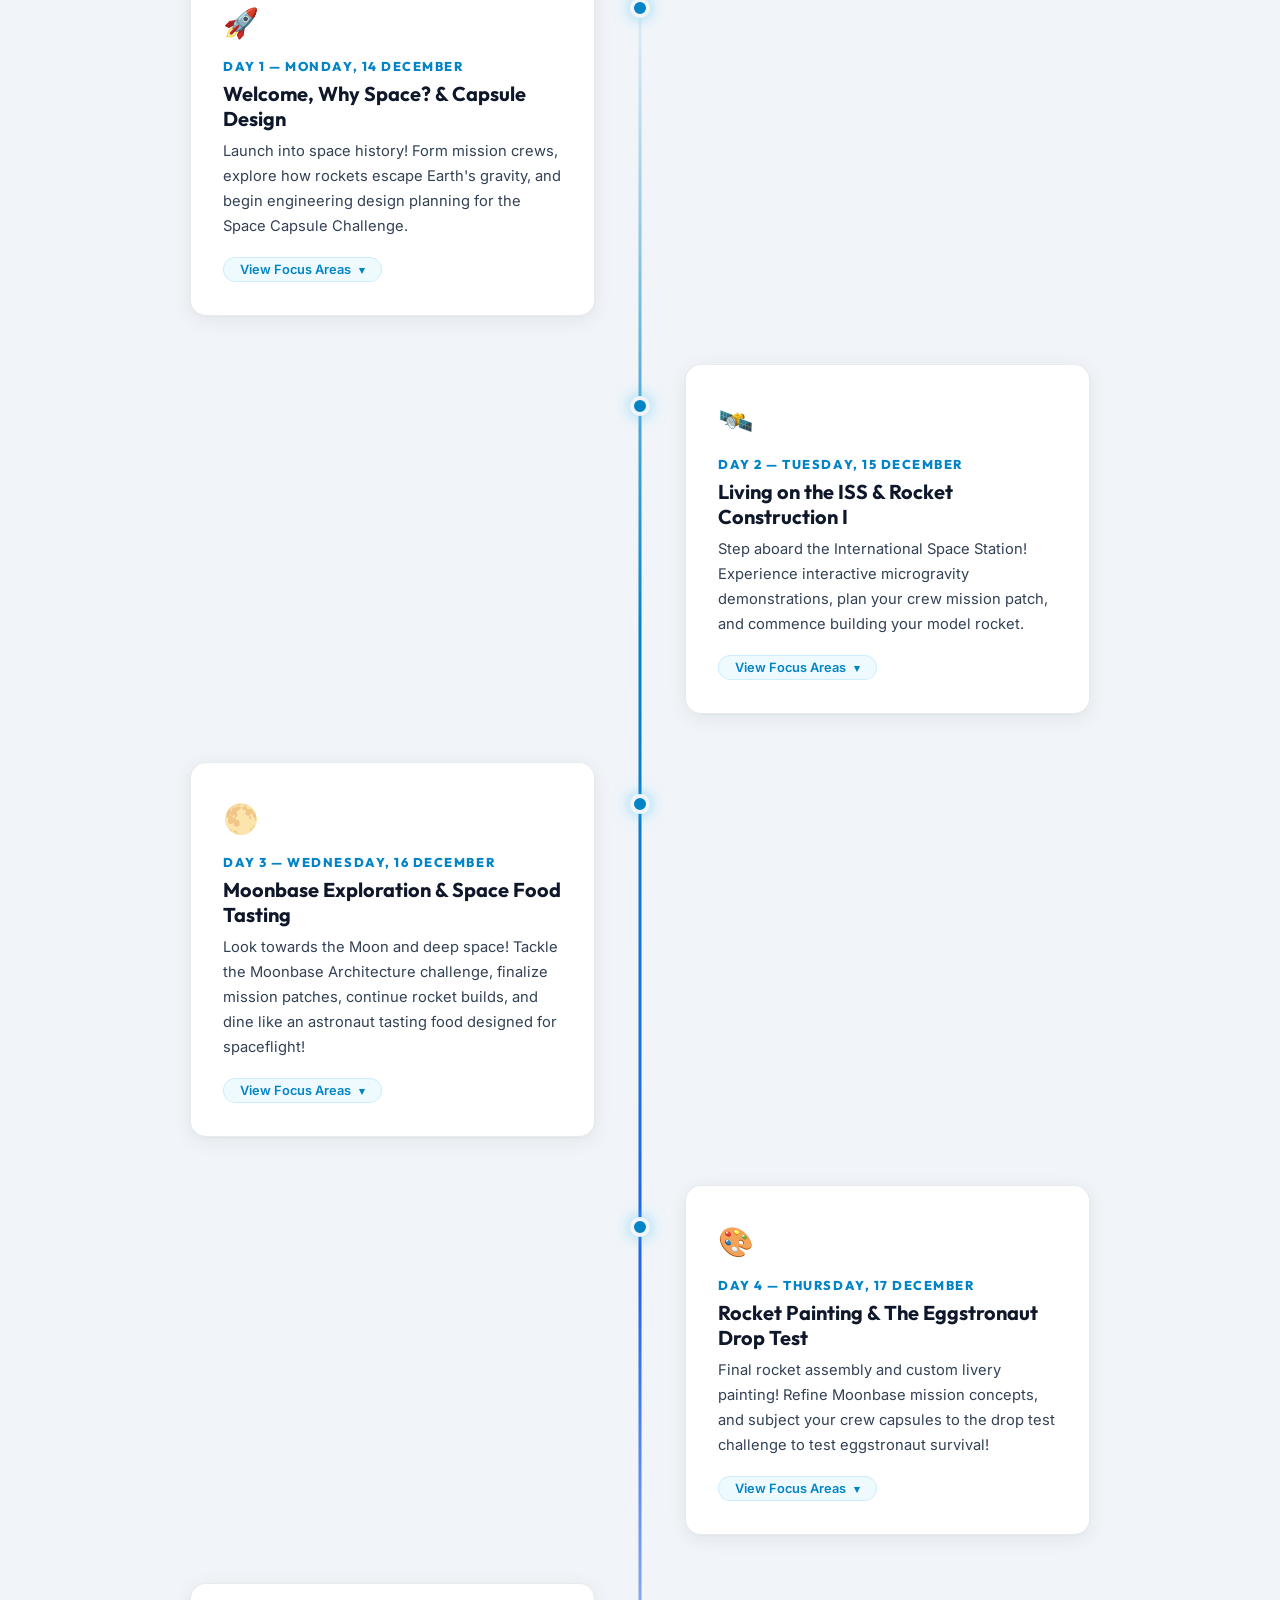
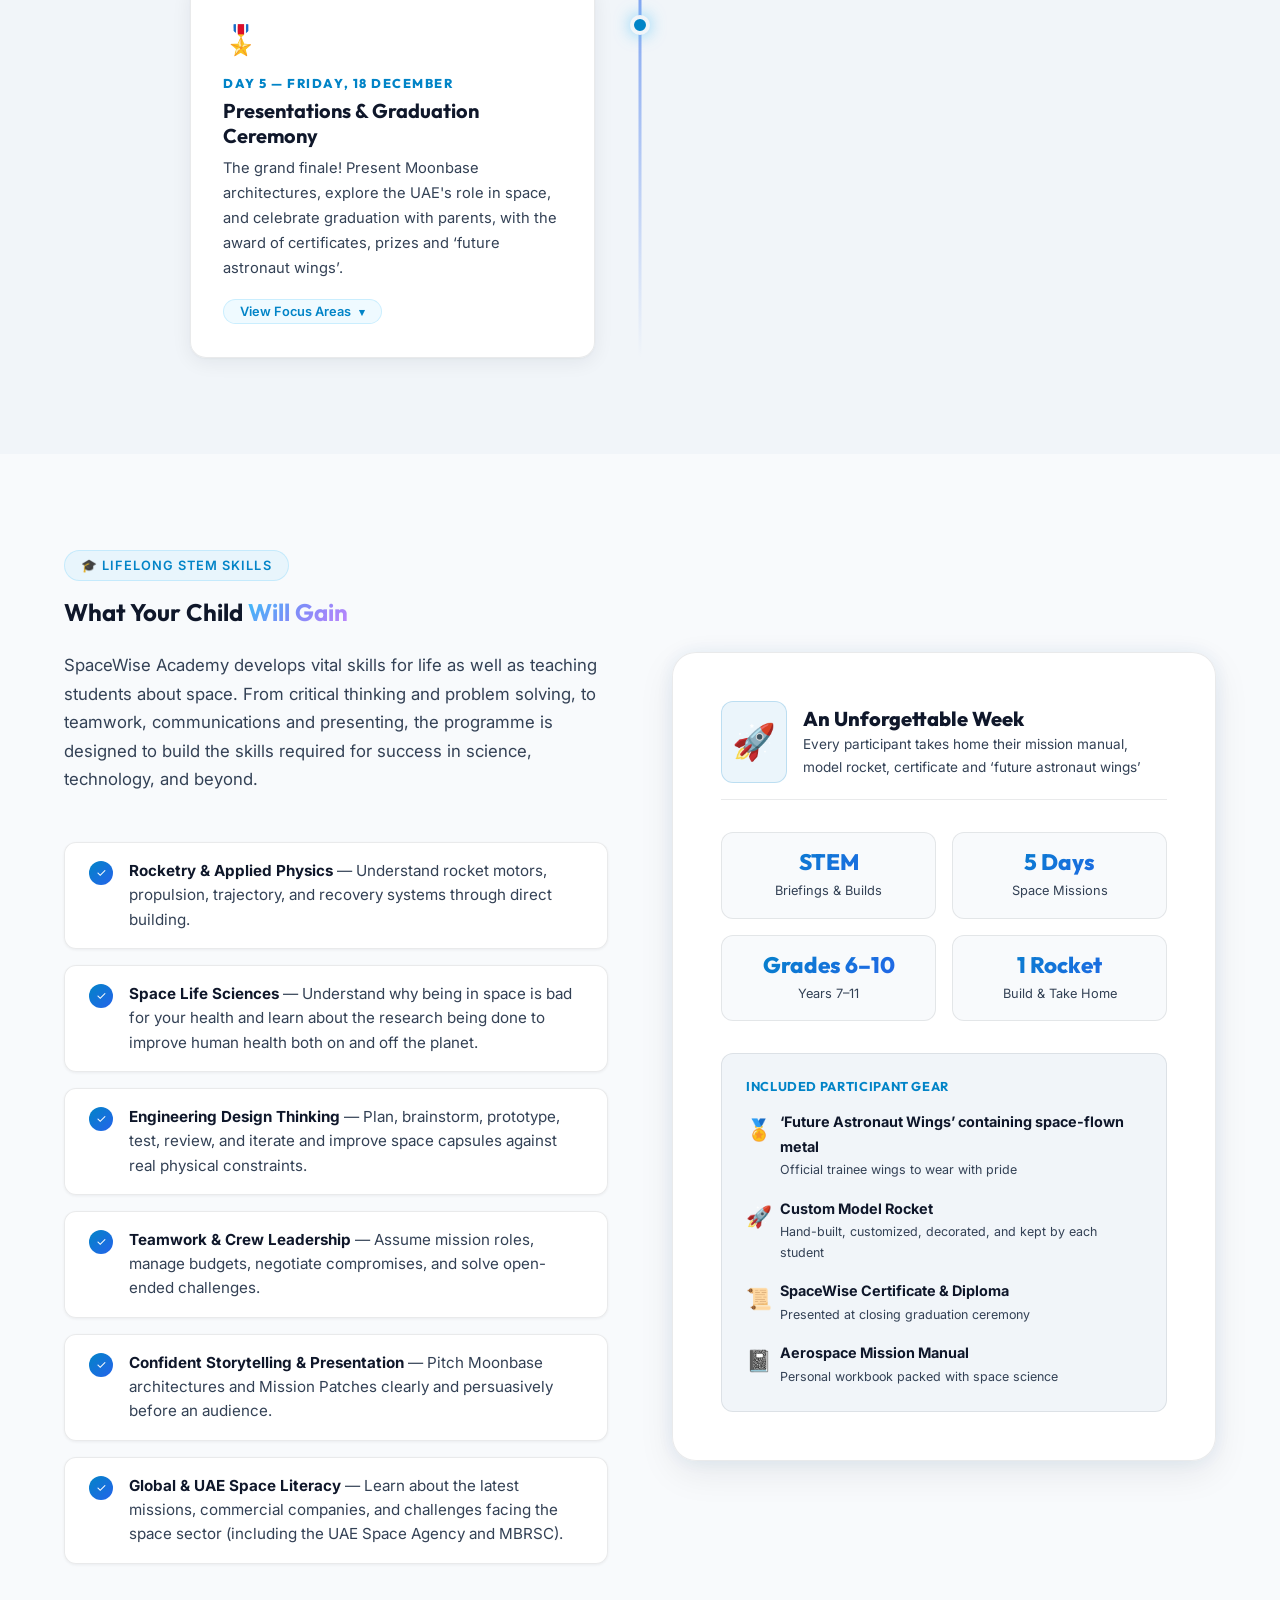
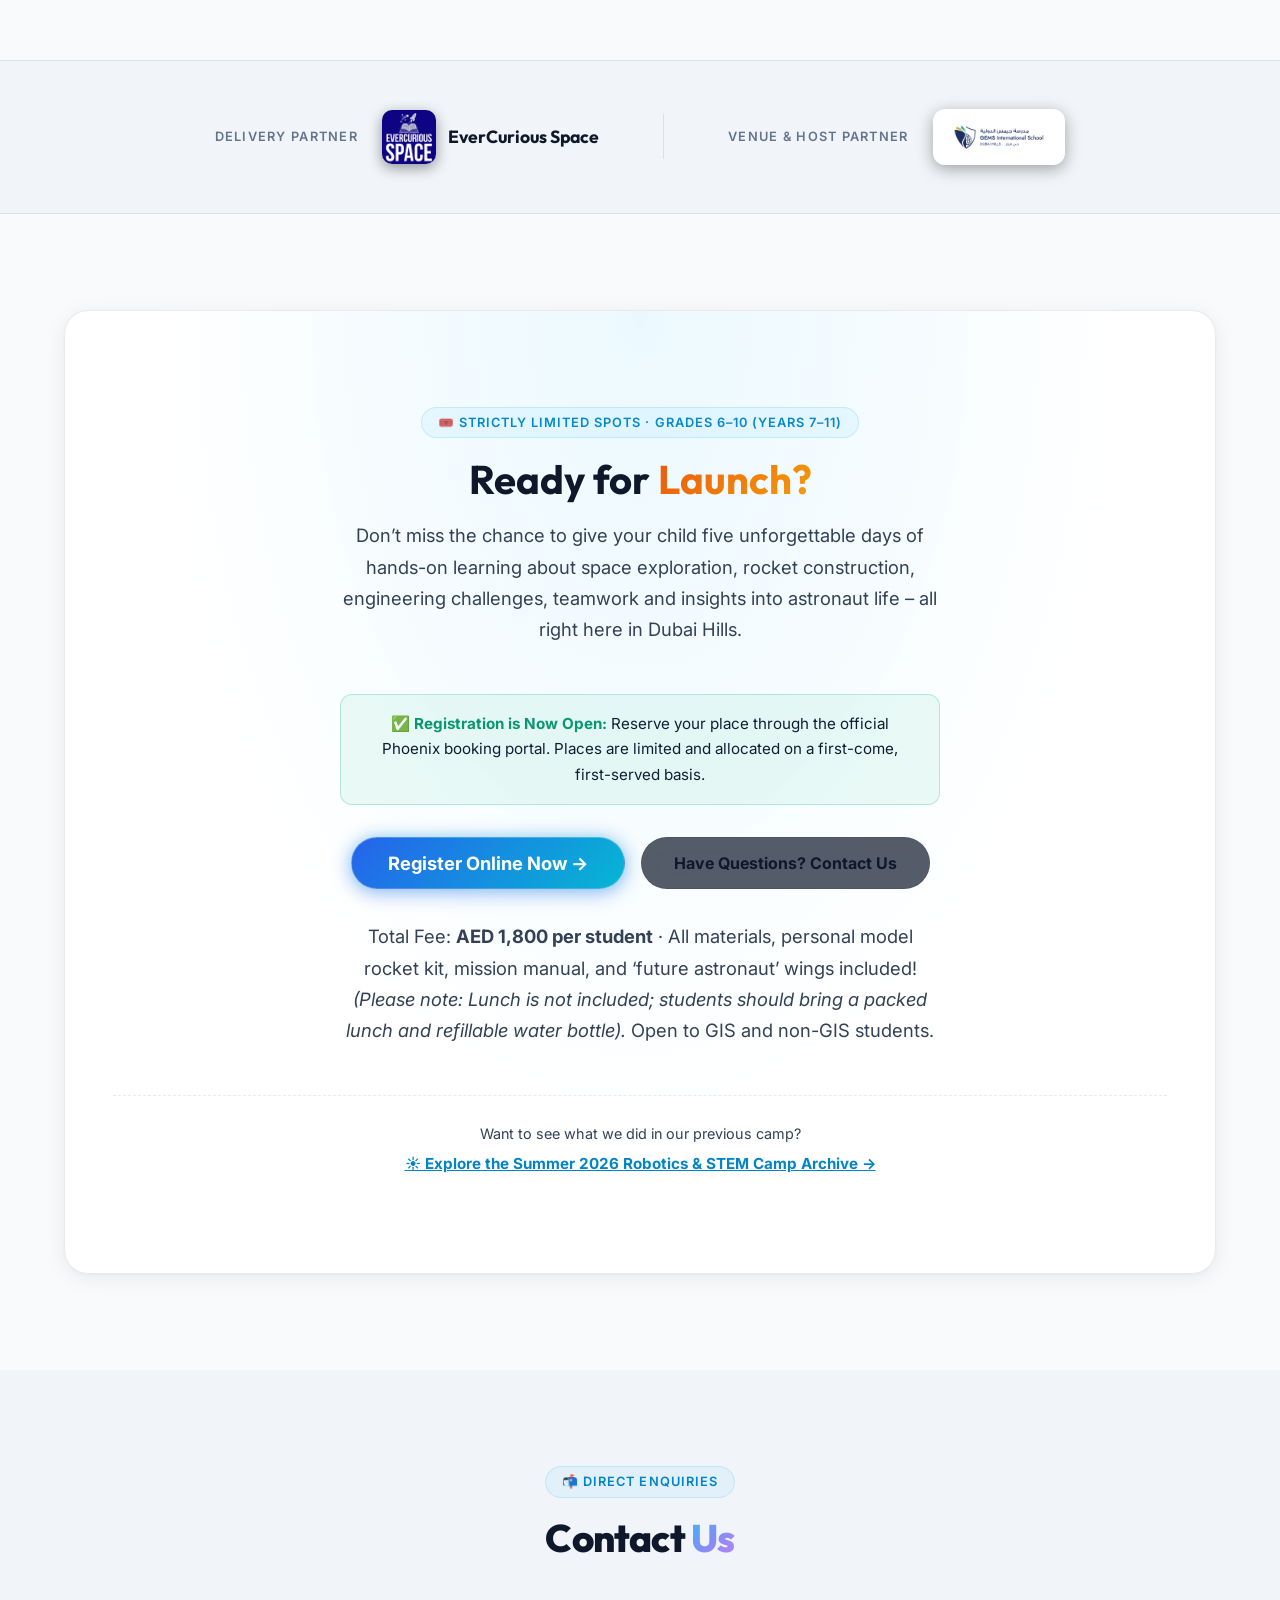
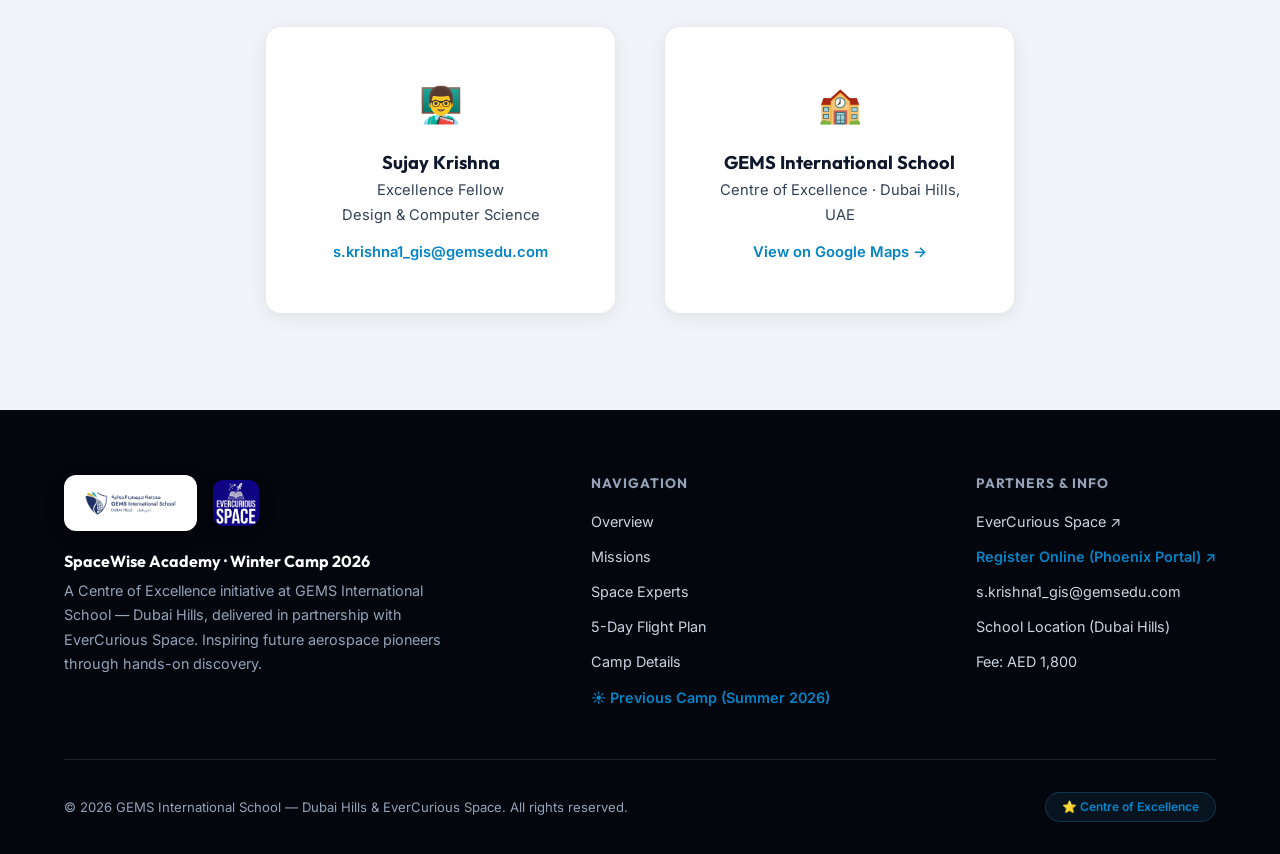
==== commit 2e1f5864: "Change SpaceWise Academy footer title and text to white and high-contrast" ====
--- a/index.html
+++ b/index.html
@@ -740,7 +740,7 @@
               <img src="images/evercurious-logo.png" alt="EverCurious Space Logo" class="evercurious-logo" style="height: 46px; width: 46px;">
             </a>
           </div>
-          <h4 style="font-size: 1rem; font-weight: 700; margin-bottom: 0.5rem; color: var(--color-text-primary);">SpaceWise Academy · Winter Camp 2026</h4>
+          <h4 style="font-size: 1rem; font-weight: 700; margin-bottom: 0.5rem; color: #ffffff;">SpaceWise Academy · Winter Camp 2026</h4>
           <p>A Centre of Excellence initiative at GEMS International School — Dubai Hills, delivered in partnership with EverCurious Space. Inspiring future aerospace pioneers through hands-on discovery.</p>
         </div>
         <div class="footer-links">
--- a/styles.css
+++ b/styles.css
@@ -1844,7 +1844,7 @@
 }
 
 .footer-brand p {
-  color: var(--color-text-muted);
+  color: #94a3b8;
   font-size: 0.9rem;
   line-height: 1.7;
 }
@@ -1853,7 +1853,7 @@
   font-size: 0.85rem;
   text-transform: uppercase;
   letter-spacing: 0.08em;
-  color: var(--color-text-muted);
+  color: #94a3b8;
   margin-bottom: var(--space-md);
 }
 
@@ -1865,18 +1865,18 @@
 }
 
 .footer-links a {
-  color: var(--color-text-secondary);
+  color: #cbd5e1;
   font-size: 0.9rem;
   transition: color var(--transition-fast);
 }
 
 .footer-links a:hover {
-  color: var(--color-accent-primary);
+  color: #38bdf8;
 }
 
 .footer-bottom {
   padding-top: var(--space-xl);
-  border-top: 1px solid var(--color-border);
+  border-top: 1px solid rgba(255, 255, 255, 0.1);
   display: flex;
   justify-content: space-between;
   align-items: center;
@@ -1885,7 +1885,7 @@
 }
 
 .footer-bottom p {
-  color: var(--color-text-muted);
+  color: #94a3b8;
   font-size: 0.82rem;
 }
 
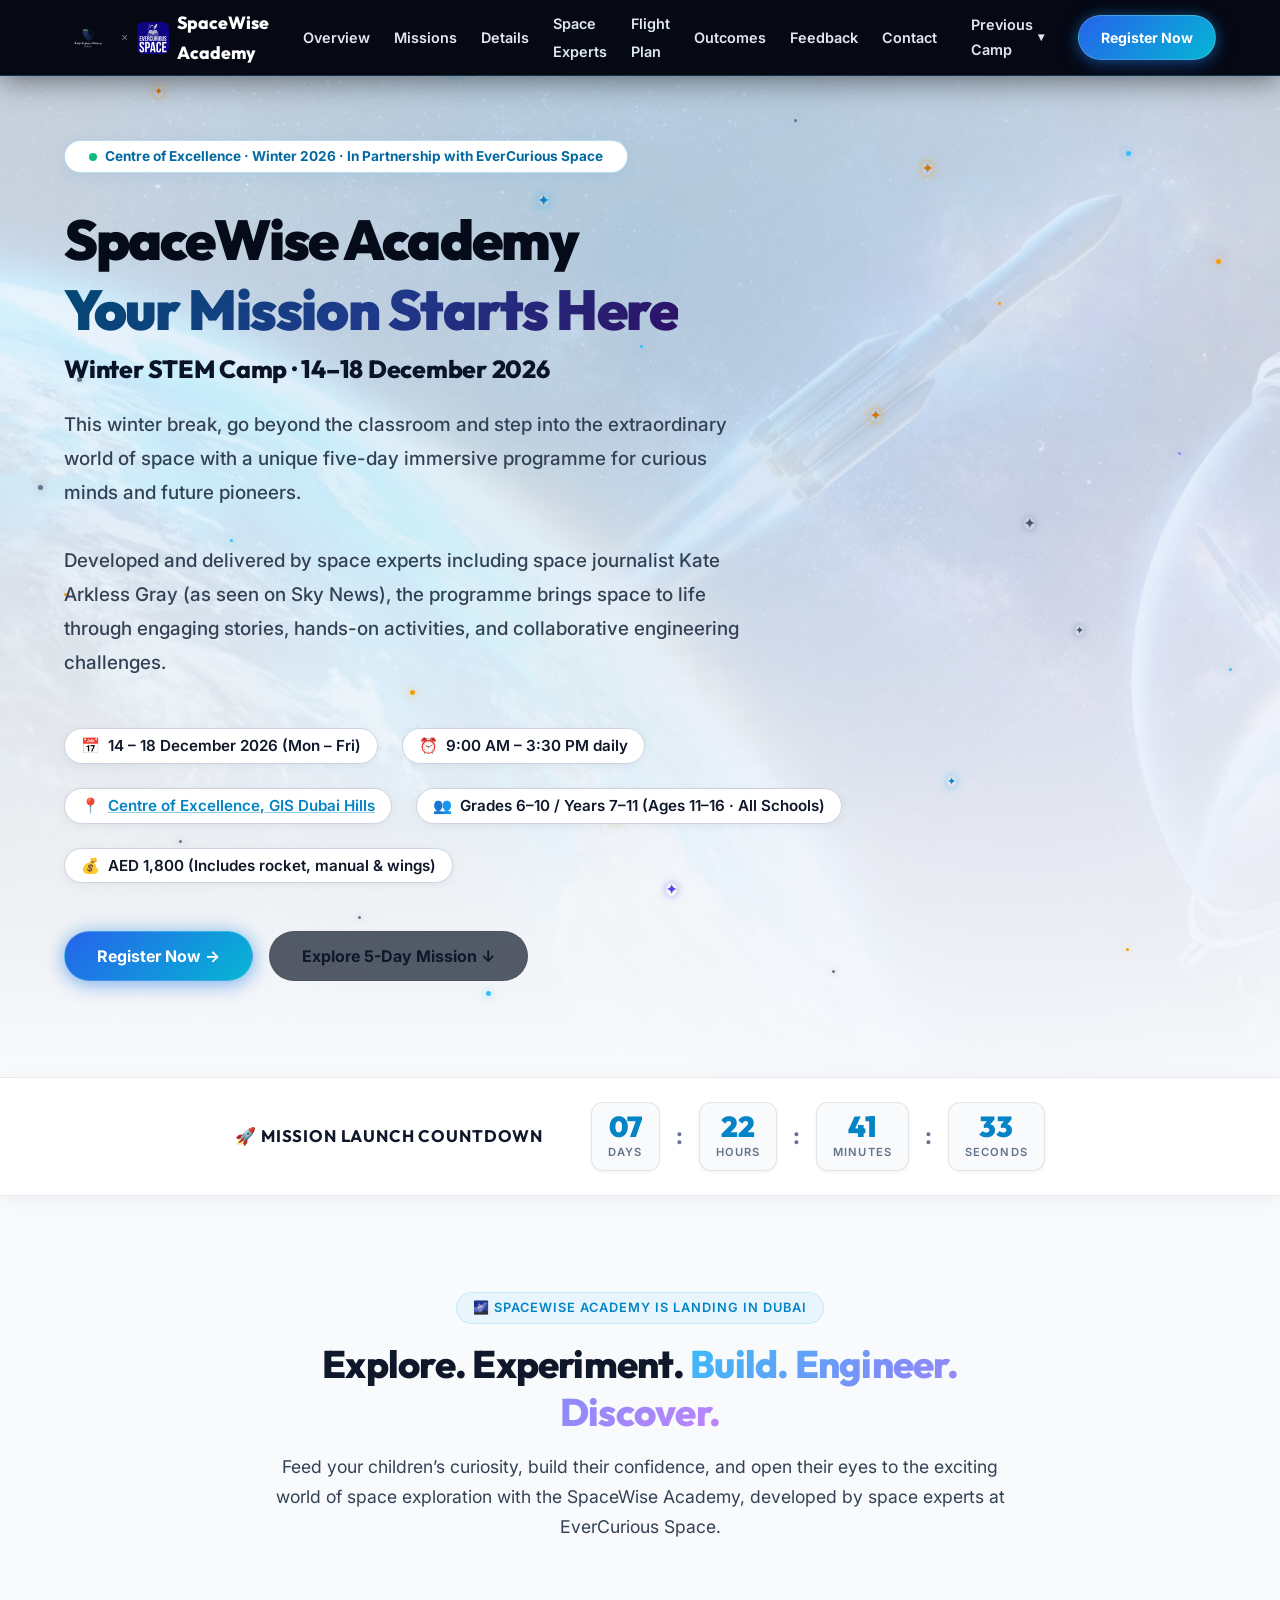
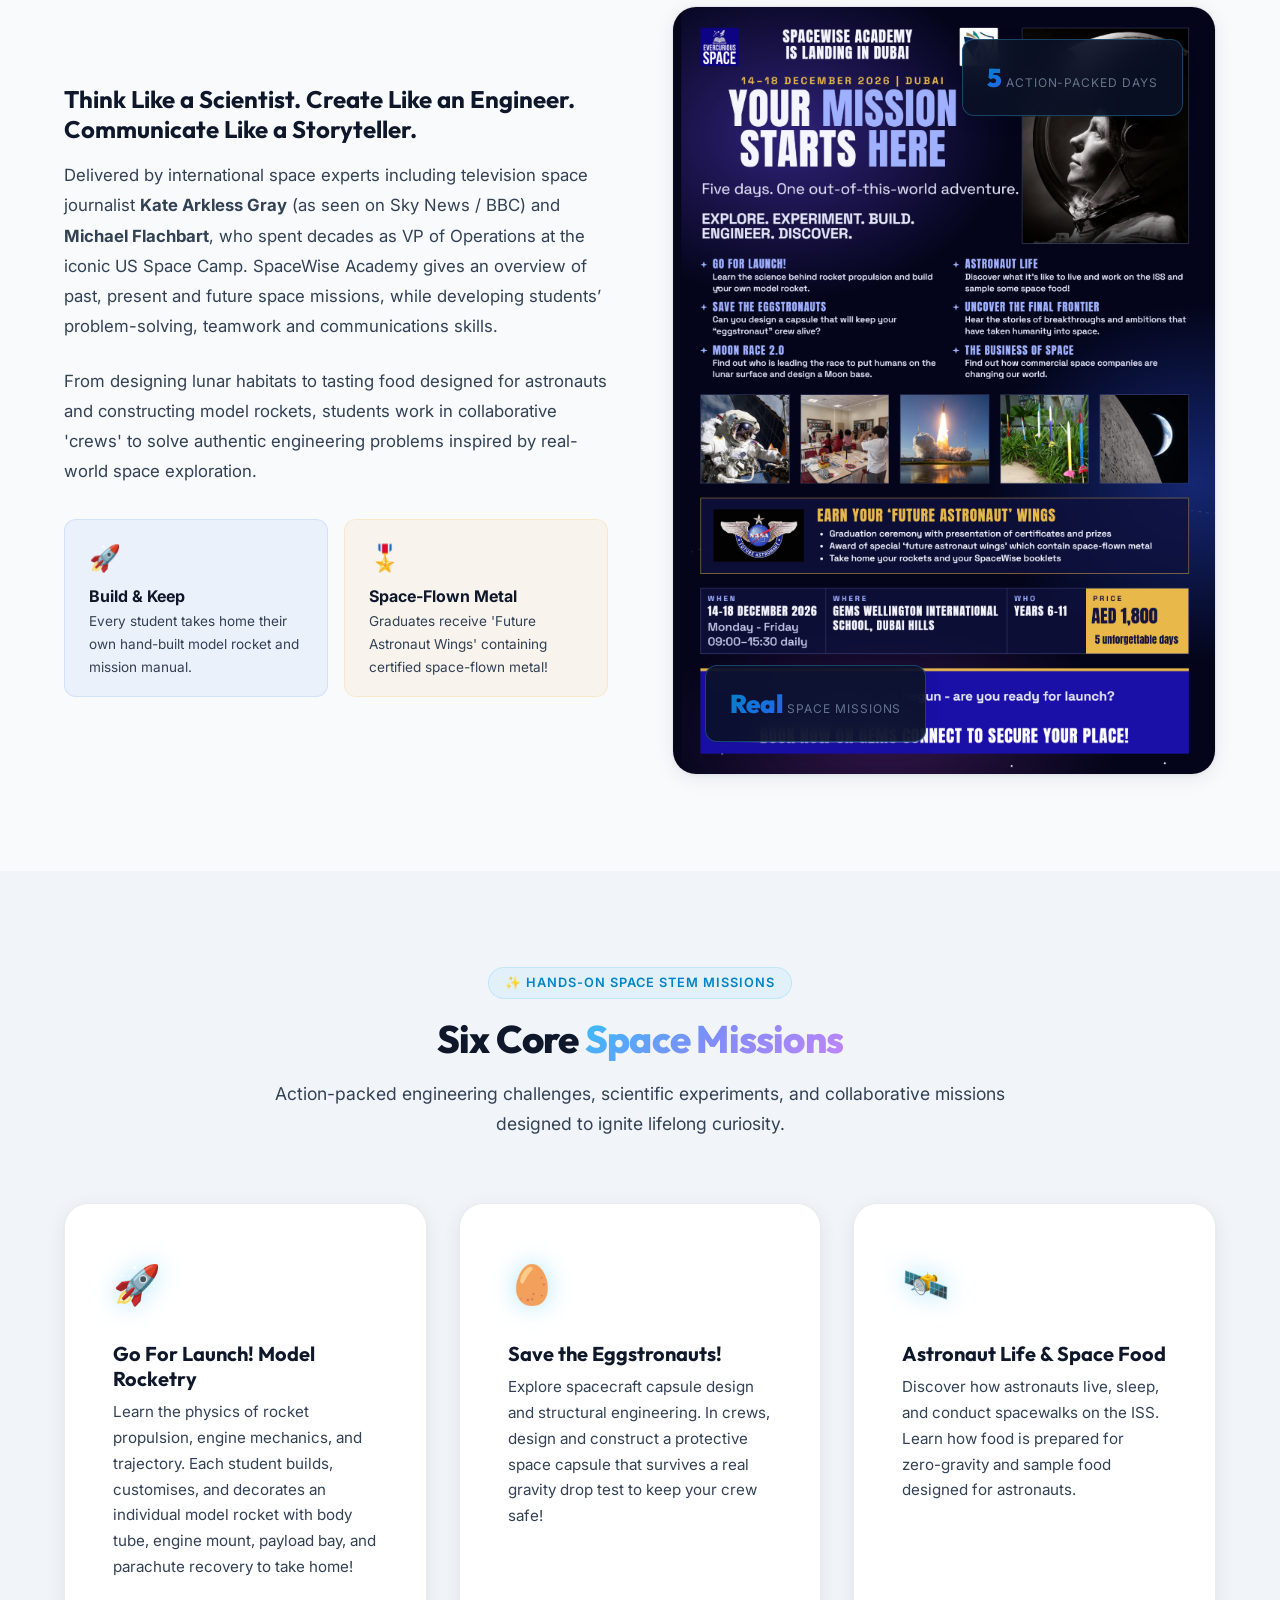
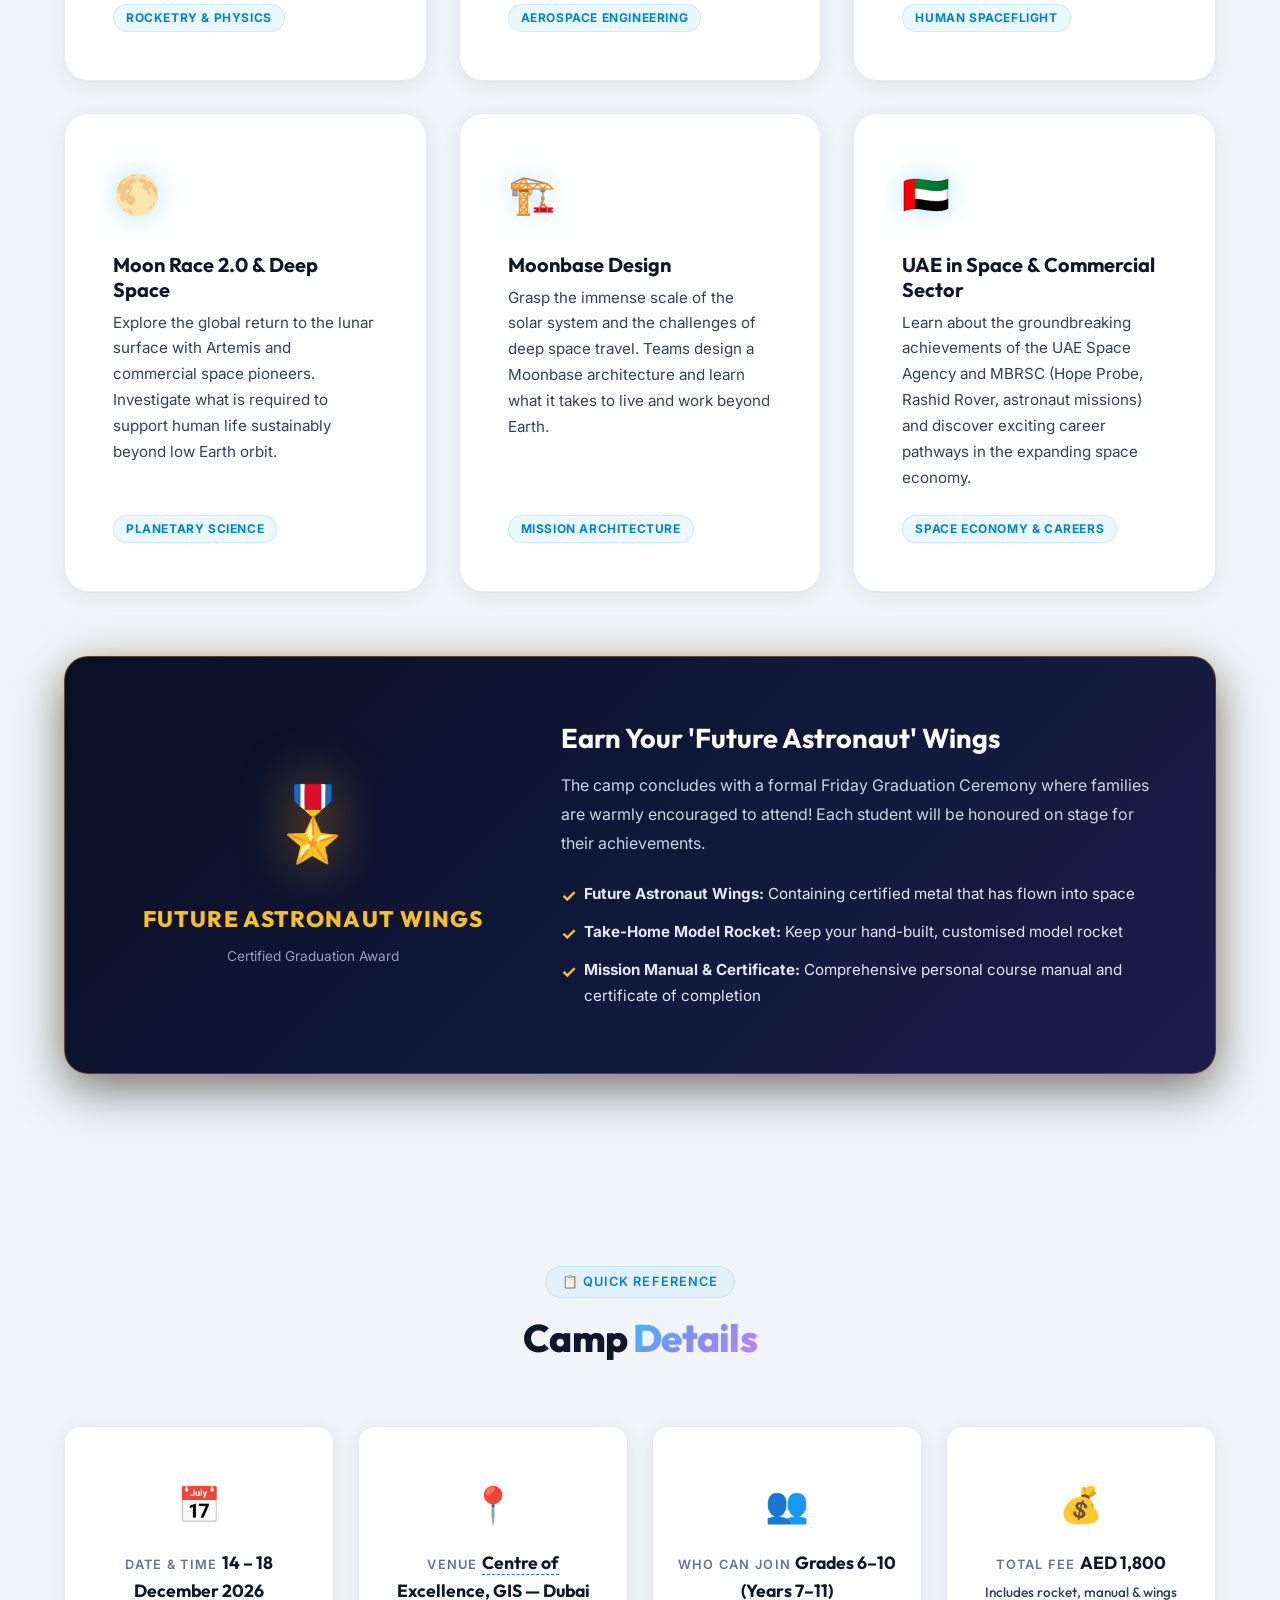
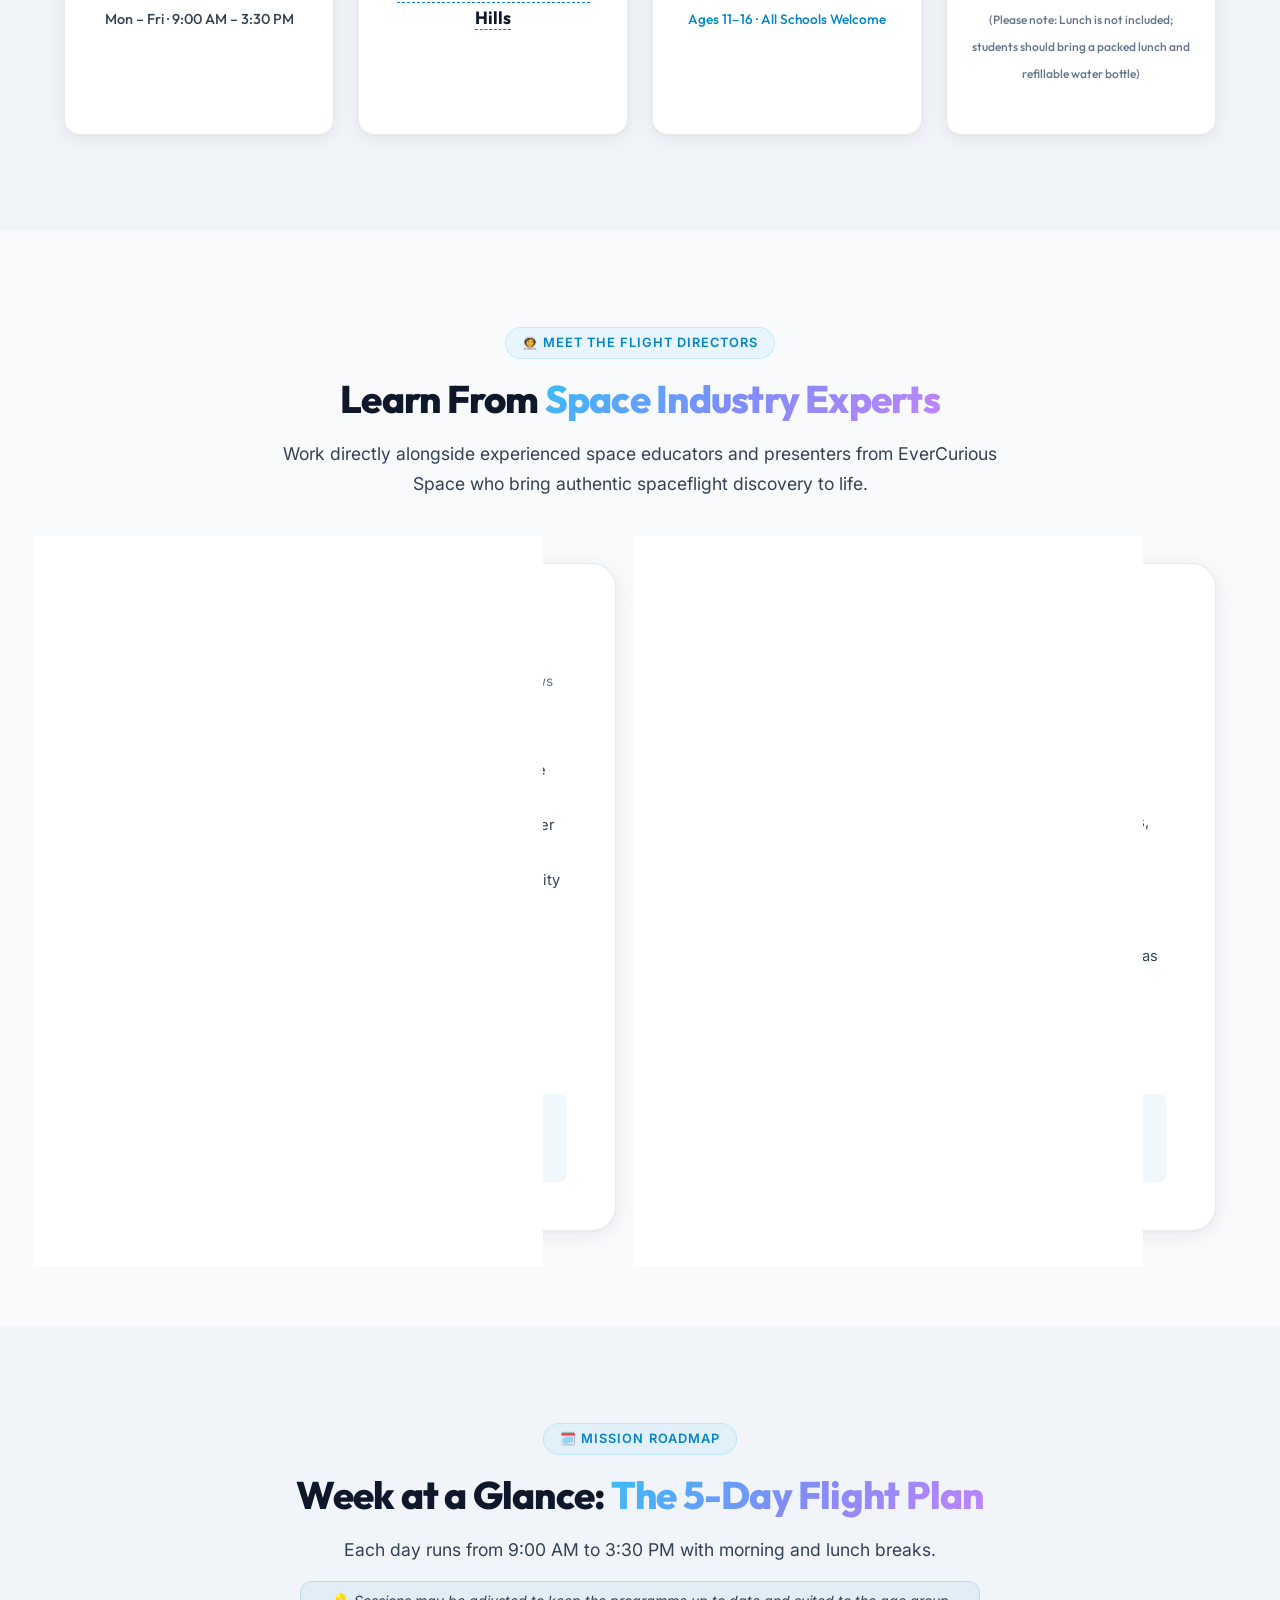
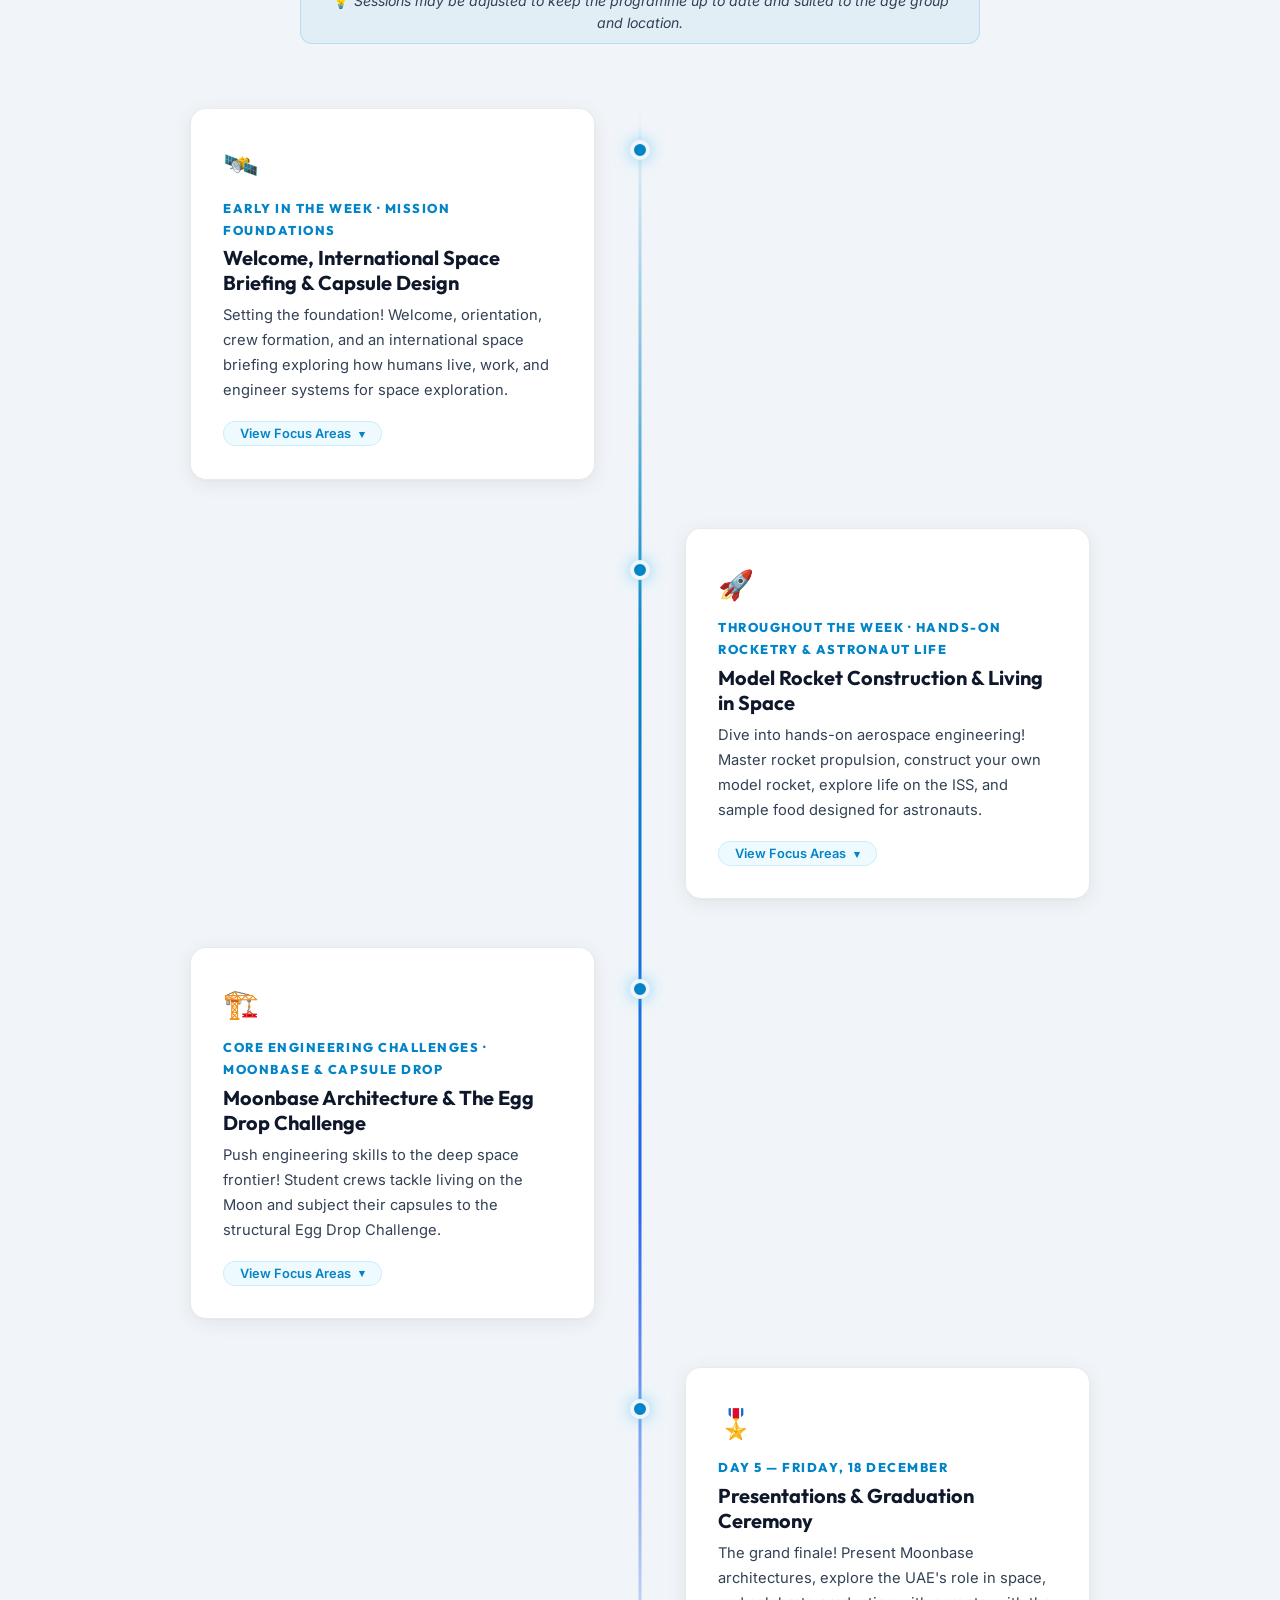
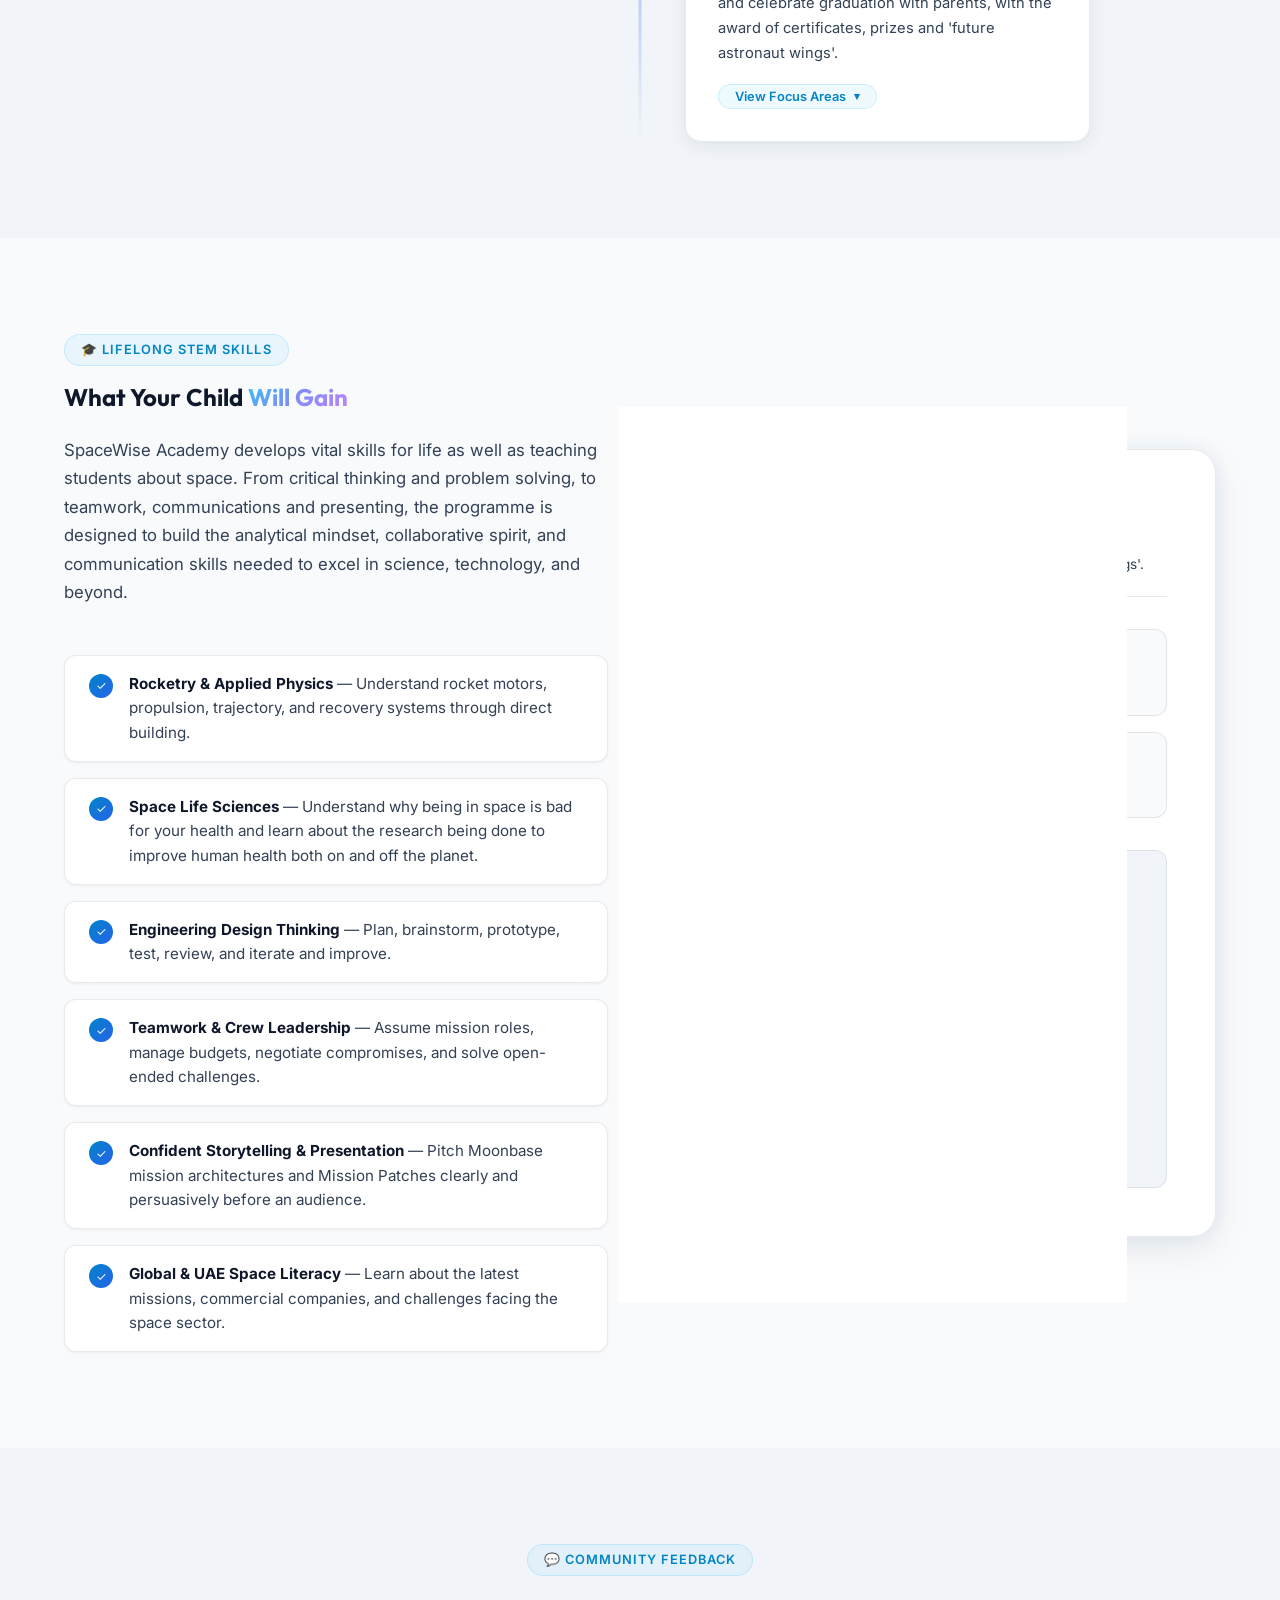
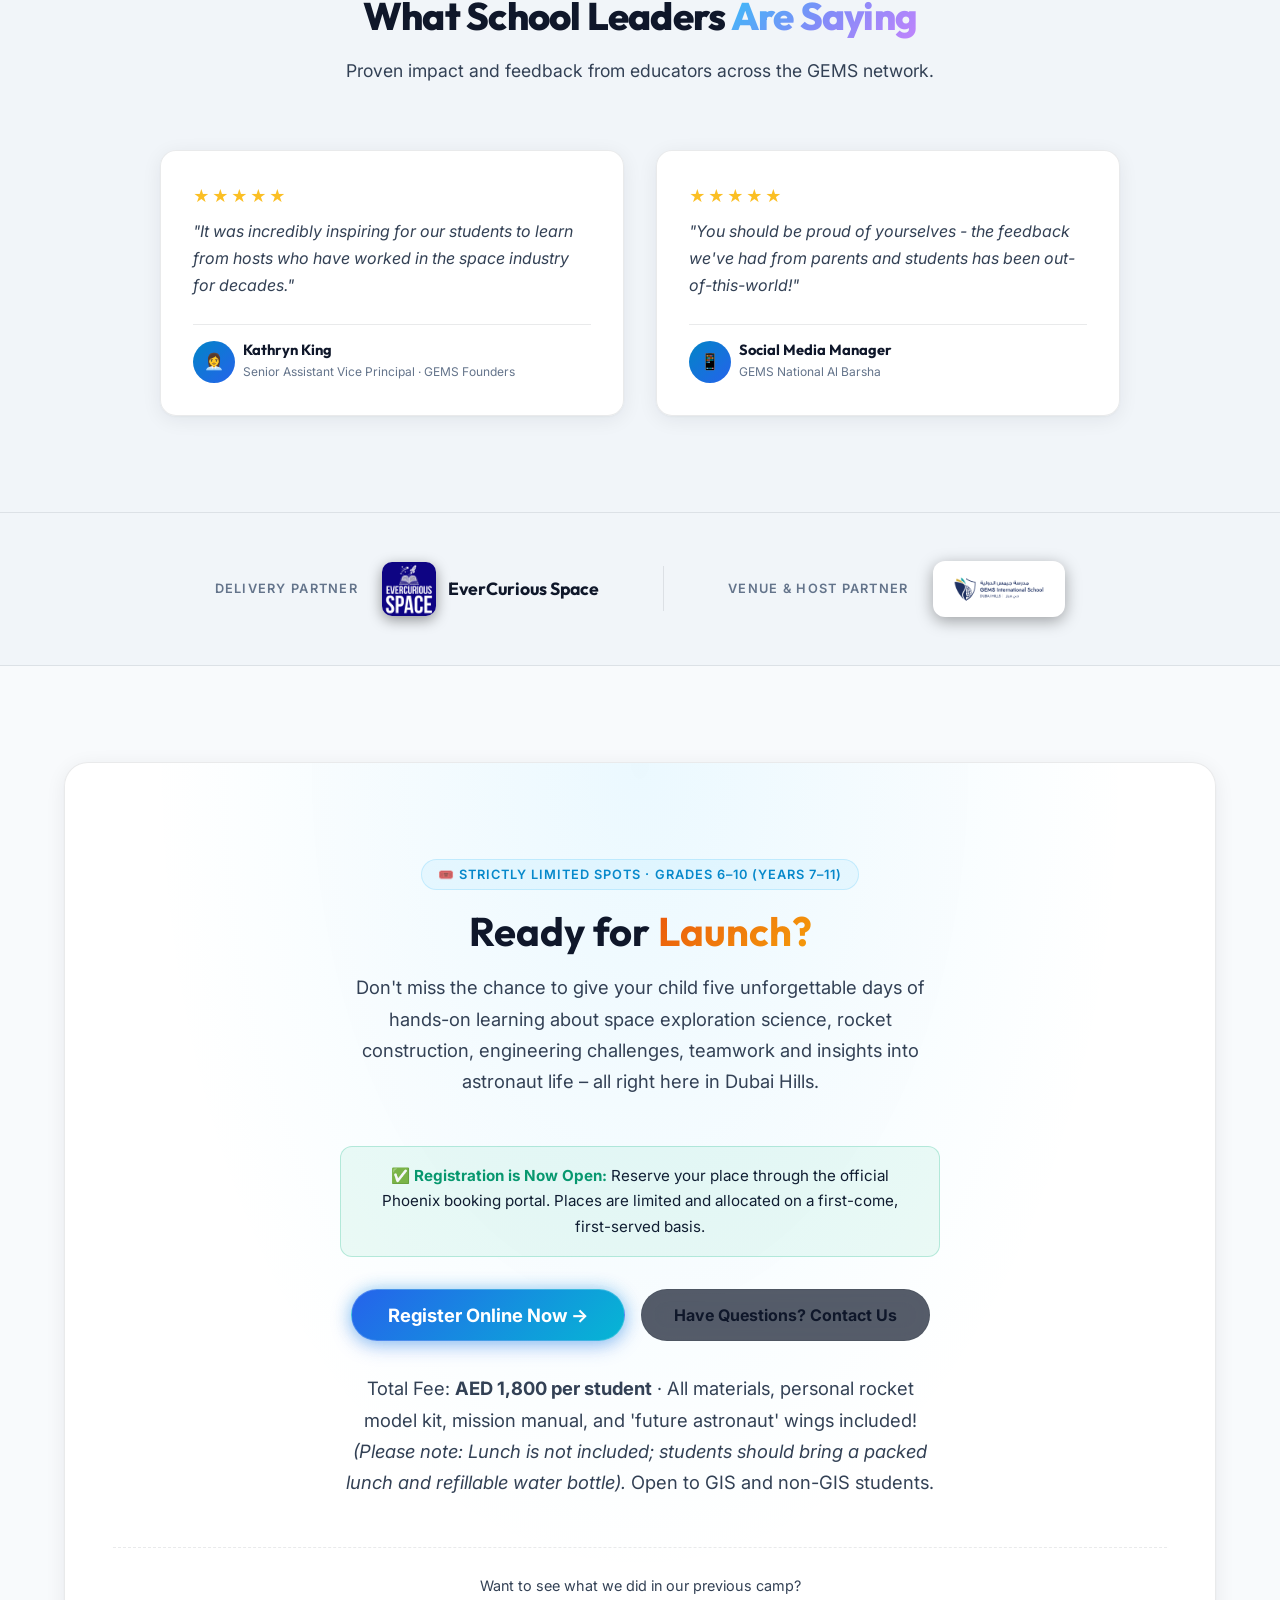
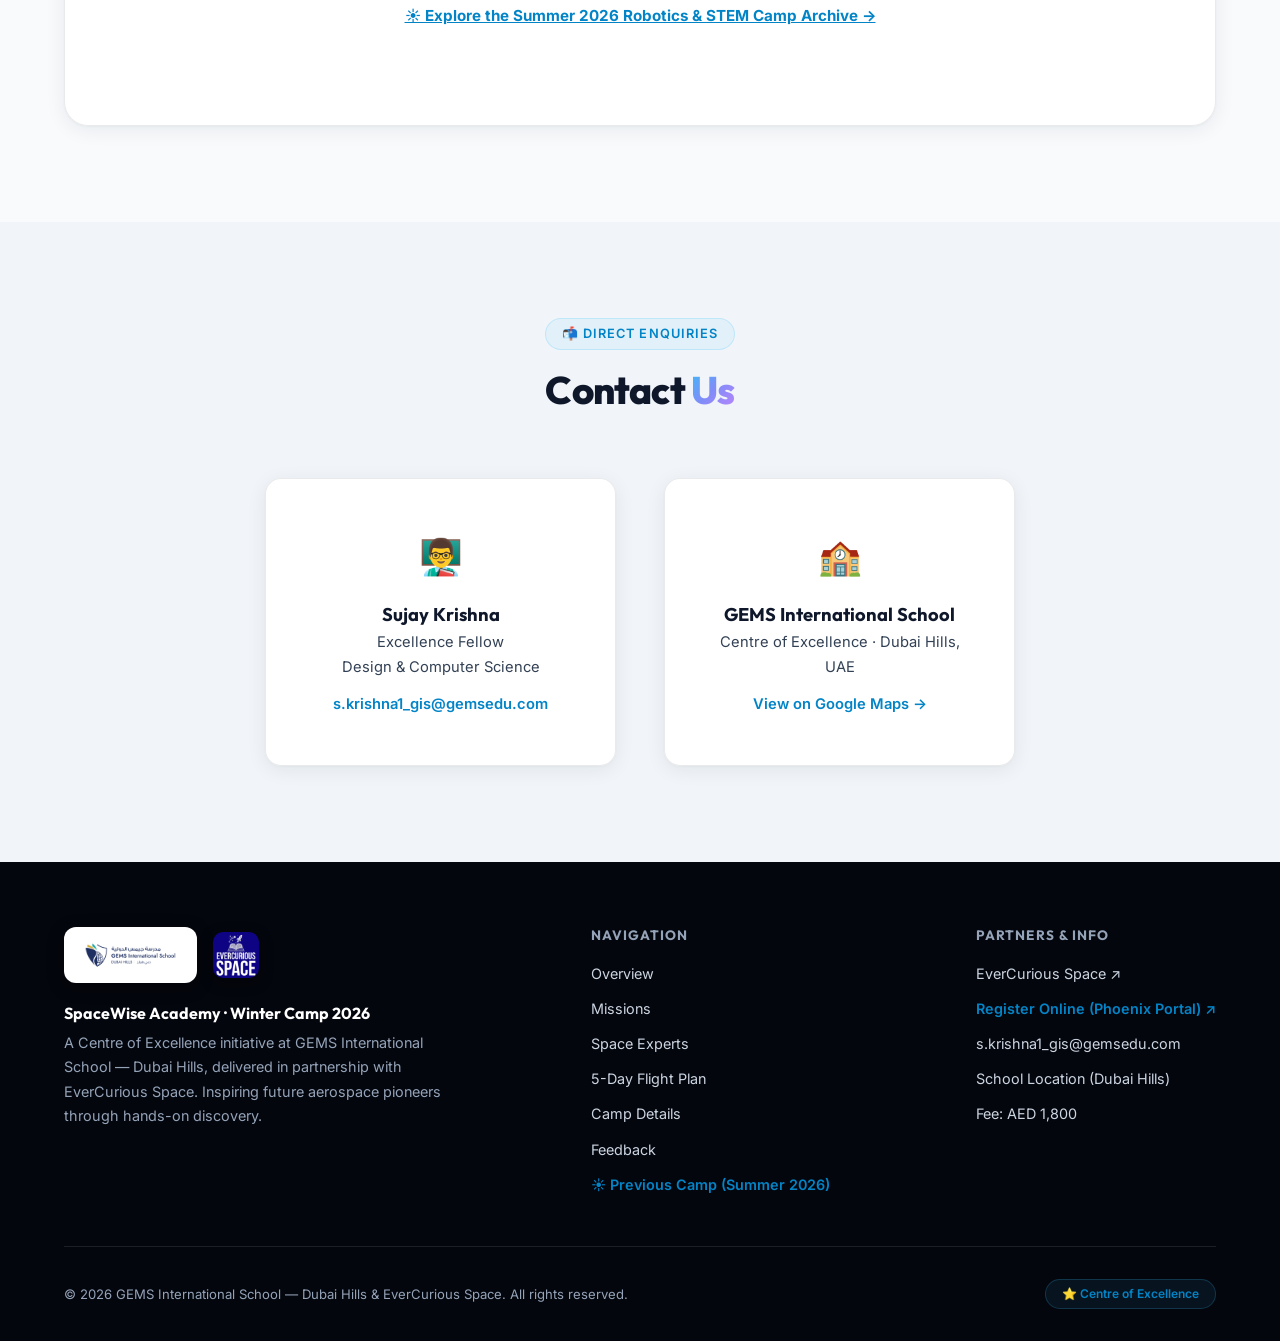
==== commit 71e5b55b: "Apply comprehensive organizers updates: Moonbase, no Mars/heat shields/pins, week-at-a-glance schedu" ====
--- a/index.html
+++ b/index.html
@@ -4,8 +4,8 @@
   <meta charset="UTF-8">
   <meta name="viewport" content="width=device-width, initial-scale=1.0">
   <title>SpaceWise Academy: Space & Rocketry Winter Camp 2026 | Centre of Excellence — GEMS International School</title>
-  <meta name="description" content="SpaceWise Academy Winter STEM Camp 2026 — 5 days of model rocketry, space capsules, astronaut life, Moon bases, and Mars exploration at GEMS International School, Dubai Hills. 14–18 December 2026.">
-  <meta name="keywords" content="Space camp Dubai, winter camp 2026, SpaceWise Academy, EverCurious Space, rocketry, GEMS International School, Dubai Hills, STEM winter camp, model rockets, astronaut training, NASA, UAE Space Agency">
+  <meta name="description" content="SpaceWise Academy Winter STEM Camp 2026 — 5 days of model rocketry, space capsules, astronaut life, and Moonbase architectures at GEMS International School, Dubai Hills. 14–18 December 2026.">
+  <meta name="keywords" content="Space camp Dubai, winter camp 2026, SpaceWise Academy, EverCurious Space, rocketry, GEMS International School, Dubai Hills, STEM winter camp, model rockets, astronaut training, UAE Space Agency, MBRSC">
   <meta property="og:title" content="SpaceWise Academy: Space & Rocketry Winter Camp 2026">
   <meta property="og:description" content="Five days. One out-of-this-world adventure. 14–18 December 2026 at Centre of Excellence, GEMS International School — Dubai Hills.">
   <meta property="og:type" content="website">
@@ -19,6 +19,8 @@
     <div class="container">
       <a href="index.html" class="nav-logo">
         <img src="images/gis-crest.png" alt="GEMS International School Crest" class="nav-logo-img" width="36" height="36">
+        <span class="nav-logo-sep">×</span>
+        <img src="images/evercurious-logo.png" alt="EverCurious Space Logo" class="nav-logo-partner" width="32" height="32">
         <span>SpaceWise Academy</span>
       </a>
       <ul class="nav-links" id="navLinks">
@@ -26,8 +28,9 @@
         <li><a href="#activities">Missions</a></li>
         <li><a href="#details">Details</a></li>
         <li><a href="#team">Space Experts</a></li>
-        <li><a href="#journey">5-Day Schedule</a></li>
+        <li><a href="#journey">Flight Plan</a></li>
         <li><a href="#outcomes">Outcomes</a></li>
+        <li><a href="#testimonials">Feedback</a></li>
         <li><a href="#contact">Contact</a></li>
         <li class="nav-dropdown">
           <a href="javascript:void(0)" class="dropdown-trigger" id="dropdownTrigger" aria-haspopup="true" aria-expanded="false">
@@ -106,7 +109,9 @@
           <span class="line-sub">Winter STEM Camp · 14–18 December 2026</span>
         </h1>
         <p class="hero-subtitle">
-          This winter break, go beyond the classroom and step into the extraordinary world of space with a unique five-day immersive programme for curious minds and future pioneers. Developed and delivered by space experts including space journalist Kate Arkless Gray (as seen on Sky News), the programme brings space to life through engaging stories, hands-on activities, and collaborative engineering challenges.
+          This winter break, go beyond the classroom and step into the extraordinary world of space with a unique five-day immersive programme for curious minds and future pioneers.
+          <br><br>
+          Developed and delivered by space experts including space journalist Kate Arkless Gray (as seen on Sky News), the programme brings space to life through engaging stories, hands-on activities, and collaborative engineering challenges.
         </p>
         <div class="hero-meta">
           <div class="hero-meta-item">
@@ -127,7 +132,7 @@
           </div>
           <div class="hero-meta-item">
             <span class="icon">💰</span>
-            <span>AED 1,800 (Rockets, manual & wings included)</span>
+            <span>AED 1,800 (Includes rocket, manual & wings)</span>
           </div>
         </div>
         <div class="hero-actions">
@@ -203,7 +208,7 @@
         </div>
         <div class="outcomes-visual reveal reveal-delay-2">
           <div class="outcomes-image-wrapper">
-            <img src="images/winter-activity-icons.jpg" alt="SpaceWise Academy core activities and astronaut badges">
+            <img src="images/winter-camp-flyer-1.png" alt="SpaceWise Academy official flyer and authentic space imagery">
             <div class="stat-badge top-right">
               <span class="stat-number">5</span>
               <span class="stat-label">Action-Packed Days</span>
@@ -222,7 +227,7 @@
   <section class="section" id="activities" style="background: var(--color-bg-secondary);">
     <div class="container">
       <div class="section-header reveal">
-        <span class="section-badge">✨ Hands-On Space STEM Curriculum</span>
+        <span class="section-badge">✨ Hands-On Space STEM Missions</span>
         <h2>Six Core <span class="gradient-text">Space Missions</span></h2>
         <p>Action-packed engineering challenges, scientific experiments, and collaborative missions designed to ignite lifelong curiosity.</p>
       </div>
@@ -231,7 +236,7 @@
         <div class="highlight-card reveal reveal-delay-1">
           <div class="highlight-icon">🚀</div>
           <h3>Go For Launch! Model Rocketry</h3>
-          <p>Learn the physics of rocket propulsion, engine mechanics, and thrust. Each student builds an individual model rocket with body tube, engine mount, payload bay, and parachute recovery to take home!</p>
+          <p>Learn the physics of rocket propulsion, engine mechanics, and trajectory. Each student builds, customises, and decorates an individual model rocket with body tube, engine mount, payload bay, and parachute recovery to take home!</p>
           <span class="highlight-tag">Rocketry & Physics</span>
         </div>
         <!-- Card 2: Save the Eggstronauts -->
@@ -255,11 +260,11 @@
           <p>Explore the global return to the lunar surface with Artemis and commercial space pioneers. Investigate what is required to support human life sustainably beyond low Earth orbit.</p>
           <span class="highlight-tag">Planetary Science</span>
         </div>
-        <!-- Card 5: Moonbase Design Challenge -->
+        <!-- Card 5: Moonbase Design -->
         <div class="highlight-card reveal reveal-delay-5">
           <div class="highlight-icon">🏗️</div>
-          <h3>Moonbase Design Challenge</h3>
-          <p>Grasp the immense scale of space exploration. Student crews engineer a complete Moonbase architecture, balancing habitat layout, life support, power generation, and scientific research labs.</p>
+          <h3>Moonbase Design</h3>
+          <p>Grasp the immense scale of the solar system and the challenges of deep space travel. Teams design a Moonbase architecture and learn what it takes to live and work beyond Earth.</p>
           <span class="highlight-tag">Mission Architecture</span>
         </div>
         <!-- Card 6: UAE & Global Space Sector -->
@@ -286,19 +291,15 @@
           <ul class="wings-list">
             <li>
               <span class="wings-check">✓</span>
-              <span><strong>Future Astronaut Wings:</strong> Award of special 'Future Astronaut Wings' containing certified metal that has flown into space!</span>
+              <span><strong>Future Astronaut Wings:</strong> Containing certified metal that has flown into space</span>
             </li>
             <li>
               <span class="wings-check">✓</span>
-              <span><strong>Astronaut Trainee Pin:</strong> Official SpaceWise Academy pin commemorating their completed mission.</span>
+              <span><strong>Take-Home Model Rocket:</strong> Keep your hand-built, customised model rocket</span>
             </li>
             <li>
               <span class="wings-check">✓</span>
-              <span><strong>Take-Home Model Rocket:</strong> Keep your hand-built, customized model rocket ready for future launches.</span>
-            </li>
-            <li>
-              <span class="wings-check">✓</span>
-              <span><strong>Mission Manual & Certificate:</strong> Comprehensive personal course manual and official certificate of completion.</span>
+              <span><strong>Mission Manual & Certificate:</strong> Comprehensive personal course manual and certificate of completion</span>
             </li>
           </ul>
         </div>
@@ -332,7 +333,7 @@
         <div class="detail-item reveal reveal-delay-4">
           <span class="detail-icon">💰</span>
           <span class="detail-label">Total Fee</span>
-          <span class="detail-value">AED 1,800<br><span style="font-size: 0.85rem; font-weight: 500; color: var(--color-text-secondary);">Includes rockets, manual & wings<br><small style="color: var(--color-text-muted); font-size: 0.75rem;">(Packed lunch to be brought from home)</small></span></span>
+          <span class="detail-value">AED 1,800<br><span style="font-size: 0.85rem; font-weight: 500; color: var(--color-text-secondary);">Includes rocket, manual & wings<br><small style="color: var(--color-text-muted); font-size: 0.75rem;">(Please note: Lunch is not included; students should bring a packed lunch and refillable water bottle)</small></span></span>
         </div>
       </div>
     </div>
@@ -343,8 +344,8 @@
     <div class="container">
       <div class="section-header reveal">
         <span class="section-badge">👩‍🚀 Meet the Flight Directors</span>
-        <h2>Learn From <span class="gradient-text">Space Experts</span></h2>
-        <p>Work directly alongside experienced space educators and journalists from EverCurious Space who bring authentic spaceflight discovery to life.</p>
+        <h2>Learn From <span class="gradient-text">Space Industry Experts</span></h2>
+        <p>Work directly alongside experienced space educators and presenters from EverCurious Space who bring authentic spaceflight discovery to life.</p>
       </div>
 
       <div class="instructors-grid">
@@ -353,13 +354,13 @@
           <div class="instructor-header">
             <div class="instructor-avatar">🛰️</div>
             <div class="instructor-title-area">
-              <span class="instructor-badge">Broadcaster & Educator</span>
+              <span class="instructor-badge">Presenter & Educator</span>
               <h3>Kate Arkless Gray</h3>
-              <p style="color: var(--color-text-muted); font-size: 0.85rem; margin: 0;">'SpaceKate' · Space Journalist (Sky News & BBC)</p>
+              <p style="color: var(--color-text-muted); font-size: 0.85rem; margin: 0;">Space journalist and presenter, as seen on Sky News</p>
             </div>
           </div>
           <p style="color: var(--color-text-secondary); font-size: 0.95rem; line-height: 1.7;">
-            Kate is a space journalist, storyteller, and educator who has reported on space for Sky News and BBC News, bringing the excitement of rocket launches and space missions to audiences around the world.
+            Space journalist and presenter, as seen on Sky News.
           </p>
           <ul class="instructor-highlights">
             <li>Graduate of the International Space University (ISU) Space Studies Programme (2012).</li>
@@ -383,12 +384,12 @@
             </div>
           </div>
           <p style="color: var(--color-text-secondary); font-size: 0.95rem; line-height: 1.7;">
-            Michael spent decades as Vice President of Operations at the iconic Space Camp at the US Space & Rocket Center in Huntsville, Alabama, overseeing tens of thousands of trainees from around the world each year.
+            Former VP of Operations at Space Camp at the US Space & Rocket Center in Huntsville, Alabama, overseeing tens of thousands of trainees from around the world each year.
           </p>
           <ul class="instructor-highlights">
             <li>Mentored youth who went on to become NASA astronauts, including Dottie Metcalf-Lindenburger and Christina Koch (Artemis II Moon crew).</li>
             <li>Extensive global experience leading educational space programmes across the USA, UAE, Europe, and Asia.</li>
-            <li>Technical consultant for feature space films (<em>Smile as Big as the Moon</em>, <em>Space Warriors</em>) and TV's <em>Star Trek: 25th Anniversary</em>.</li>
+            <li>Technical consultant for feature space films (Smile as Big as the Moon, Space Warriors) and TV's Star Trek: 25th Anniversary.</li>
             <li>Decades of leadership in hands-on rocketry, astronaut simulations, and youth aerospace education.</li>
           </ul>
           <div class="instructor-quote">
@@ -404,117 +405,96 @@
     <div class="container">
       <div class="section-header reveal">
         <span class="section-badge">🗓️ Mission Roadmap</span>
-        <h2>The <span class="gradient-text">5-Day Flight Plan</span></h2>
-        <p>Each day runs from 9:00 AM to 3:30 PM with morning and lunch breaks. <em>(Please note: Daily sessions are dynamically adapted to team pacing, breaking space news, and hands-on progress, preserving an exciting sense of surprise and discovery throughout the week!)</em></p>
+        <h2>Week at a Glance: <span class="gradient-text">The 5-Day Flight Plan</span></h2>
+        <p>Each day runs from 9:00 AM to 3:30 PM with morning and lunch breaks.</p>
+        <div style="background: rgba(2,132,199,0.06); border: 1px solid rgba(2,132,199,0.18); border-radius: var(--radius-md); padding: var(--space-sm) var(--space-lg); max-width: 680px; margin: var(--space-md) auto 0; text-align: center;">
+          <p style="margin: 0; font-size: 0.88rem; color: var(--color-text-secondary); line-height: 1.6;">
+            💡 <em>Sessions may be adjusted to keep the programme up to date and suited to the age group and location.</em>
+          </p>
+        </div>
       </div>
       <div class="timeline">
 
-        <!-- Day 1 -->
+        <!-- Phase 1: Early in the Week -->
+        <div class="timeline-item reveal">
+          <div class="timeline-dot"></div>
+          <div class="timeline-content">
+            <span class="timeline-emoji">🛰️</span>
+            <span class="timeline-day">Early in the Week · Mission Foundations</span>
+            <h3 class="timeline-title">Welcome, International Space Briefing & Capsule Design</h3>
+            <p class="timeline-desc">Setting the foundation! Welcome, orientation, crew formation, and an international space briefing exploring how humans live, work, and engineer systems for space exploration.</p>
+            <button class="timeline-toggle" data-target="focus-phase1">
+              View Focus Areas <span class="arrow">▾</span>
+            </button>
+            <div class="timeline-focus" id="focus-phase1">
+              <h4>Mission Focus Areas</h4>
+              <ul>
+                <li>Camp orientation, safety briefing & 'Mission Manual' distribution</li>
+                <li>International space briefing: overview of past, present, and future space missions</li>
+                <li>Crew assignments & team identity formulation</li>
+                <li>Space Capsule Challenge: Hands-on design and build session</li>
+                <li>Crew Mission Patch history, symbolism & planning in small crews</li>
+                <li>The Language of Space & aerospace terminology</li>
+              </ul>
+            </div>
+          </div>
+        </div>
+
+        <!-- Phase 2: Throughout the Week -->
         <div class="timeline-item reveal">
           <div class="timeline-dot"></div>
           <div class="timeline-content">
             <span class="timeline-emoji">🚀</span>
-            <span class="timeline-day">Day 1 — Monday, 14 December</span>
-            <h3 class="timeline-title">Welcome, Why Space? & Capsule Design</h3>
-            <p class="timeline-desc">Launch into space history! Form mission crews, explore how rockets escape Earth's gravity, and begin engineering design planning for the Space Capsule Challenge.</p>
-            <button class="timeline-toggle" data-target="focus-day1">
+            <span class="timeline-day">Throughout the Week · Hands-On Rocketry & Astronaut Life</span>
+            <h3 class="timeline-title">Model Rocket Construction & Living in Space</h3>
+            <p class="timeline-desc">Dive into hands-on aerospace engineering! Master rocket propulsion, construct your own model rocket, explore life on the ISS, and sample food designed for astronauts.</p>
+            <button class="timeline-toggle" data-target="focus-phase2">
               View Focus Areas <span class="arrow">▾</span>
             </button>
-            <div class="timeline-focus" id="focus-day1">
+            <div class="timeline-focus" id="focus-phase2">
               <h4>Mission Focus Areas</h4>
               <ul>
-                <li>Camp orientation, safety briefing & 'Mission Manual' distribution</li>
-                <li>Why Space? Breakthroughs and humanity's future beyond Earth</li>
-                <li>Crew assignments & team identity formulation</li>
-                <li>Brief history of spaceflight & getting to and from orbit</li>
-                <li>Space Capsule Engineering Challenge: Planning session in small groups</li>
-                <li>The Language of Space & aerospace terminology</li>
+                <li>Rocket propulsion physics, trajectory & motor mechanics</li>
+                <li>Hands-on rocket construction: assembling body tubes, fins, engine mounts & recovery systems</li>
+                <li>Living and working aboard the International Space Station (ISS)</li>
+                <li><strong>Dine Like an Astronaut:</strong> Taste food designed for astronauts!</li>
+                <li>Custom rocket livery: detailing and decorating each student's personal model rocket to take home</li>
               </ul>
             </div>
           </div>
         </div>
 
-        <!-- Day 2 -->
+        <!-- Phase 3: Core Challenges -->
         <div class="timeline-item reveal">
           <div class="timeline-dot"></div>
           <div class="timeline-content">
-            <span class="timeline-emoji">🛰️</span>
-            <span class="timeline-day">Day 2 — Tuesday, 15 December</span>
-            <h3 class="timeline-title">Living on the ISS & Rocket Construction I</h3>
-            <p class="timeline-desc">Step aboard the International Space Station! Experience interactive microgravity demonstrations, plan your crew mission patch, and commence building your model rocket.</p>
-            <button class="timeline-toggle" data-target="focus-day2">
+            <span class="timeline-emoji">🏗️</span>
+            <span class="timeline-day">Core Engineering Challenges · Moonbase & Capsule Drop</span>
+            <h3 class="timeline-title">Moonbase Architecture & The Egg Drop Challenge</h3>
+            <p class="timeline-desc">Push engineering skills to the deep space frontier! Student crews tackle living on the Moon and subject their capsules to the structural Egg Drop Challenge.</p>
+            <button class="timeline-toggle" data-target="focus-phase3">
               View Focus Areas <span class="arrow">▾</span>
             </button>
-            <div class="timeline-focus" id="focus-day2">
+            <div class="timeline-focus" id="focus-phase3">
               <h4>Mission Focus Areas</h4>
               <ul>
-                <li>Living and working on the ISS with interactive student demonstrations</li>
-                <li>Mission Patch history, symbolism & planning in small crews</li>
-                <li>Rocket Revolution: Rocket propulsion physics & engine mechanics</li>
-                <li>Rocket Construction: Build Session I (body tubes, engine mounts, fins)</li>
-                <li>Space Capsule Challenge: Hands-on design and build session</li>
+                <li><strong>Moonbase Design Challenge:</strong> Group architecture session, presentation preparation & design review</li>
+                <li><strong>The Egg Drop Challenge:</strong> Space capsule structural engineering drop test to test eggstronaut survival <em>(scheduled dynamically as crew builds progress)</em></li>
+                <li>Data collection, crew evaluation & iterative engineering design</li>
+                <li>Refining crew presentations and mission showcases</li>
               </ul>
             </div>
           </div>
         </div>
 
-        <!-- Day 3 -->
-        <div class="timeline-item reveal">
-          <div class="timeline-dot"></div>
-          <div class="timeline-content">
-            <span class="timeline-emoji">🌕</span>
-            <span class="timeline-day">Day 3 — Wednesday, 16 December</span>
-            <h3 class="timeline-title">Moonbase Exploration & Space Food Tasting</h3>
-            <p class="timeline-desc">Look towards the Moon and deep space! Tackle the Moonbase Architecture challenge, finalize mission patches, continue rocket builds, and dine like an astronaut tasting food designed for spaceflight!</p>
-            <button class="timeline-toggle" data-target="focus-day3">
-              View Focus Areas <span class="arrow">▾</span>
-            </button>
-            <div class="timeline-focus" id="focus-day3">
-              <h4>Mission Focus Areas</h4>
-              <ul>
-                <li>Deep Space Exploration: Distance, scale of inner solar system & life support challenges</li>
-                <li>Moonbase Design Engineering Challenge: Group architecture session</li>
-                <li>Mission Patch design refinement & detailing</li>
-                <li>Rocket Construction: Build Session II (payload bay & recovery deployment)</li>
-                <li><strong>Dine Like an Astronaut:</strong> Taste food designed for astronauts!</li>
-                <li>Space Capsule Challenge: Final build & safety checks</li>
-              </ul>
-            </div>
-          </div>
-        </div>
-
-        <!-- Day 4 -->
-        <div class="timeline-item reveal">
-          <div class="timeline-dot"></div>
-          <div class="timeline-content">
-            <span class="timeline-emoji">🎨</span>
-            <span class="timeline-day">Day 4 — Thursday, 17 December</span>
-            <h3 class="timeline-title">Rocket Painting & The Eggstronaut Drop Test</h3>
-            <p class="timeline-desc">Final rocket assembly and custom livery painting! Refine Moonbase mission concepts, and subject your crew capsules to the drop test challenge to test eggstronaut survival!</p>
-            <button class="timeline-toggle" data-target="focus-day4">
-              View Focus Areas <span class="arrow">▾</span>
-            </button>
-            <div class="timeline-focus" id="focus-day4">
-              <h4>Mission Focus Areas</h4>
-              <ul>
-                <li>Rocket Building Session III: Parachute rigging & aerodynamic balance checks</li>
-                <li>Rocket Painting & Custom Livery: Detailing and decorating your craft</li>
-                <li>Moonbase Engineering Challenge: Presentation preparation & design review</li>
-                <li><strong>The Great Capsule Drop Test:</strong> Testing space capsules under gravity to determine eggstronaut survival!</li>
-                <li>Evaluation, data collection & engineering redesign analysis</li>
-              </ul>
-            </div>
-          </div>
-        </div>
-
-        <!-- Day 5 -->
+        <!-- Day 5: Grand Finale -->
         <div class="timeline-item reveal">
           <div class="timeline-dot"></div>
           <div class="timeline-content">
             <span class="timeline-emoji">🎖️</span>
             <span class="timeline-day">Day 5 — Friday, 18 December</span>
             <h3 class="timeline-title">Presentations & Graduation Ceremony</h3>
-            <p class="timeline-desc">The grand finale! Present Moonbase architectures, explore the UAE's role in space, and celebrate graduation with parents, with the award of certificates, prizes and ‘future astronaut wings’.</p>
+            <p class="timeline-desc">The grand finale! Present Moonbase architectures, explore the UAE's role in space, and celebrate graduation with parents, with the award of certificates, prizes and 'future astronaut wings'.</p>
             <button class="timeline-toggle" data-target="focus-day5">
               View Focus Areas <span class="arrow">▾</span>
             </button>
@@ -522,12 +502,12 @@
               <h4>Mission Focus Areas</h4>
               <ul>
                 <li>Postcards to Space design activity</li>
-                <li>Complete Crew Mission Patches showcase</li>
+                <li>Crew Mission Patches showcase</li>
                 <li>International Space Programmes & the UAE in Space (UAE Space Agency & MBRSC)</li>
                 <li>Moonbase Design: Student crew team presentations</li>
                 <li><strong>Formal Graduation Ceremony:</strong> Parents and families warmly invited!</li>
-                <li>Presentation of Certificates, prizes, and ‘future astronaut wings’ – containing space-flown metal!</li>
-                <li>Pack up custom rockets & mission manuals to take home!</li>
+                <li>Presentation of certificates, prizes and 'future astronaut wings' containing space-flown metal</li>
+                <li>Pack up custom rockets & mission manuals to take home</li>
               </ul>
             </div>
           </div>
@@ -544,7 +524,7 @@
         <div class="outcomes-text reveal">
           <span class="section-badge">🎓 Lifelong STEM Skills</span>
           <h2>What Your Child <span class="gradient-text">Will Gain</span></h2>
-          <p>SpaceWise Academy develops vital skills for life as well as teaching students about space. From critical thinking and problem solving, to teamwork, communications and presenting, the programme is designed to build the skills required for success in science, technology, and beyond.</p>
+          <p>SpaceWise Academy develops vital skills for life as well as teaching students about space. From critical thinking and problem solving, to teamwork, communications and presenting, the programme is designed to build the analytical mindset, collaborative spirit, and communication skills needed to excel in science, technology, and beyond.</p>
           <ul class="outcomes-list">
             <li>
               <span class="check">✓</span>
@@ -556,7 +536,7 @@
             </li>
             <li>
               <span class="check">✓</span>
-              <span><strong>Engineering Design Thinking</strong> — Plan, brainstorm, prototype, test, review, and iterate and improve space capsules against real physical constraints.</span>
+              <span><strong>Engineering Design Thinking</strong> — Plan, brainstorm, prototype, test, review, and iterate and improve.</span>
             </li>
             <li>
               <span class="check">✓</span>
@@ -564,11 +544,11 @@
             </li>
             <li>
               <span class="check">✓</span>
-              <span><strong>Confident Storytelling & Presentation</strong> — Pitch Moonbase architectures and Mission Patches clearly and persuasively before an audience.</span>
+              <span><strong>Confident Storytelling & Presentation</strong> — Pitch Moonbase mission architectures and Mission Patches clearly and persuasively before an audience.</span>
             </li>
             <li>
               <span class="check">✓</span>
-              <span><strong>Global & UAE Space Literacy</strong> — Learn about the latest missions, commercial companies, and challenges facing the space sector (including the UAE Space Agency and MBRSC).</span>
+              <span><strong>Global & UAE Space Literacy</strong> — Learn about the latest missions, commercial companies, and challenges facing the space sector.</span>
             </li>
           </ul>
         </div>
@@ -578,14 +558,14 @@
               <span class="badge-icon">🚀</span>
               <div>
                 <h3>An Unforgettable Week</h3>
-                <p>Every participant takes home their mission manual, model rocket, certificate and ‘future astronaut wings’</p>
+                <p>Every participant takes home their mission manual, model rocket, certificate and 'future astronaut wings'.</p>
               </div>
             </div>
             
             <div class="outcomes-stats-grid">
               <div class="outcome-stat-box">
-                <span class="outcome-stat-num">STEM</span>
-                <span class="outcome-stat-label">Briefings & Builds</span>
+                <span class="outcome-stat-num">Hands-on</span>
+                <span class="outcome-stat-label">STEM</span>
               </div>
               <div class="outcome-stat-box">
                 <span class="outcome-stat-num">5 Days</span>
@@ -607,32 +587,71 @@
                 <li>
                   <span class="takehome-icon">🏅</span>
                   <div>
-                    <strong>‘Future Astronaut Wings’ containing space-flown metal</strong>
-                    <small>Official trainee wings to wear with pride</small>
+                    <strong>'Future Astronaut Wings' containing space-flown metal</strong>
+                    <small>Trainee wings to wear with pride</small>
                   </div>
                 </li>
                 <li>
                   <span class="takehome-icon">🚀</span>
                   <div>
                     <strong>Custom Model Rocket</strong>
-                    <small>Hand-built, customized, decorated, and kept by each student</small>
+                    <small>Built, decorated and kept by each student</small>
                   </div>
                 </li>
                 <li>
                   <span class="takehome-icon">📜</span>
                   <div>
-                    <strong>SpaceWise Certificate & Diploma</strong>
-                    <small>Presented at closing graduation ceremony</small>
+                    <strong>SpaceWise Certificate of Completion</strong>
+                    <small>Presented at the closing ceremony</small>
                   </div>
                 </li>
                 <li>
                   <span class="takehome-icon">📓</span>
                   <div>
-                    <strong>Aerospace Mission Manual</strong>
+                    <strong>Aerospace Flight & Mission Manual</strong>
                     <small>Personal workbook packed with space science</small>
                   </div>
                 </li>
               </ul>
+            </div>
+          </div>
+        </div>
+      </div>
+    </div>
+  </section>
+
+  <!-- ====== TESTIMONIALS SECTION ====== -->
+  <section class="section testimonials-section" id="testimonials">
+    <div class="container">
+      <div class="section-header reveal">
+        <span class="section-badge">💬 Community Feedback</span>
+        <h2>What School Leaders <span class="gradient-text">Are Saying</span></h2>
+        <p>Proven impact and feedback from educators across the GEMS network.</p>
+      </div>
+      <div class="testimonials-grid">
+        <div class="testimonial-card reveal reveal-delay-1">
+          <div class="testimonial-stars">★★★★★</div>
+          <blockquote class="testimonial-quote">
+            "It was incredibly inspiring for our students to learn from hosts who have worked in the space industry for decades."
+          </blockquote>
+          <div class="testimonial-author">
+            <div class="testimonial-avatar">👩‍💼</div>
+            <div class="testimonial-info">
+              <h4>Kathryn King</h4>
+              <p>Senior Assistant Vice Principal · GEMS Founders</p>
+            </div>
+          </div>
+        </div>
+        <div class="testimonial-card reveal reveal-delay-2">
+          <div class="testimonial-stars">★★★★★</div>
+          <blockquote class="testimonial-quote">
+            "You should be proud of yourselves - the feedback we've had from parents and students has been out-of-this-world!"
+          </blockquote>
+          <div class="testimonial-author">
+            <div class="testimonial-avatar">📱</div>
+            <div class="testimonial-info">
+              <h4>Social Media Manager</h4>
+              <p>GEMS National Al Barsha</p>
             </div>
           </div>
         </div>
@@ -670,7 +689,7 @@
       <div class="cta-card reveal">
         <span class="section-badge">🎟️ Strictly Limited Spots · Grades 6–10 (Years 7–11)</span>
         <h2>Ready for <span class="warm-gradient-text">Launch?</span></h2>
-        <p>Don’t miss the chance to give your child five unforgettable days of hands-on learning about space exploration, rocket construction, engineering challenges, teamwork and insights into astronaut life – all right here in Dubai Hills.</p>
+        <p>Don't miss the chance to give your child five unforgettable days of hands-on learning about space exploration science, rocket construction, engineering challenges, teamwork and insights into astronaut life – all right here in Dubai Hills.</p>
         
         <div style="background: rgba(16,185,129,0.08); border: 1px solid rgba(16,185,129,0.25); border-radius: var(--radius-md); padding: var(--space-md) var(--space-xl); max-width: 600px; margin: 0 auto var(--space-xl); text-align: center;">
           <p style="margin: 0; font-size: 0.95rem; color: var(--color-text-primary);">
@@ -688,7 +707,7 @@
         </div>
 
         <p class="cta-note" style="margin-top: var(--space-xl);">
-          Total Fee: <strong>AED 1,800 per student</strong> · All materials, personal model rocket kit, mission manual, and ‘future astronaut’ wings included! <em>(Please note: Lunch is not included; students should bring a packed lunch and refillable water bottle).</em> Open to GIS and non-GIS students.
+          Total Fee: <strong>AED 1,800 per student</strong> · All materials, personal rocket model kit, mission manual, and 'future astronaut' wings included! <em>(Please note: Lunch is not included; students should bring a packed lunch and refillable water bottle).</em> Open to GIS and non-GIS students.
         </p>
 
         <!-- Link to previous camp -->
@@ -751,6 +770,7 @@
             <li><a href="#team">Space Experts</a></li>
             <li><a href="#journey">5-Day Flight Plan</a></li>
             <li><a href="#details">Camp Details</a></li>
+            <li><a href="#testimonials">Feedback</a></li>
             <li><a href="previous-camp.html" style="color: var(--color-accent-primary); font-weight: 600;">☀️ Previous Camp (Summer 2026)</a></li>
           </ul>
         </div>
--- a/styles.css
+++ b/styles.css
@@ -288,6 +288,21 @@
   height: 38px;
   width: auto;
   display: block;
+}
+
+.nav-logo-partner {
+  height: 32px;
+  width: 32px;
+  object-fit: contain;
+  border-radius: 6px;
+  display: block;
+}
+
+.nav-logo-sep {
+  color: rgba(255, 255, 255, 0.45);
+  font-size: 0.85rem;
+  font-weight: 300;
+  margin: 0 1px;
 }
 
 .nav-links {
@@ -1557,9 +1572,10 @@
 
 .testimonials-grid {
   display: grid;
-  grid-template-columns: repeat(3, 1fr);
+  grid-template-columns: repeat(auto-fit, minmax(320px, 1fr));
+  max-width: 960px;
+  margin: var(--space-2xl) auto 0;
   gap: var(--space-xl);
-  margin-top: var(--space-2xl);
 }
 
 .testimonial-card {
@@ -1590,8 +1606,8 @@
 }
 
 .testimonial-quote {
-  color: #cbd5e1;
-  font-size: 0.92rem;
+  color: var(--color-text-secondary);
+  font-size: 1rem;
   line-height: 1.7;
   margin-bottom: var(--space-lg);
   font-style: italic;
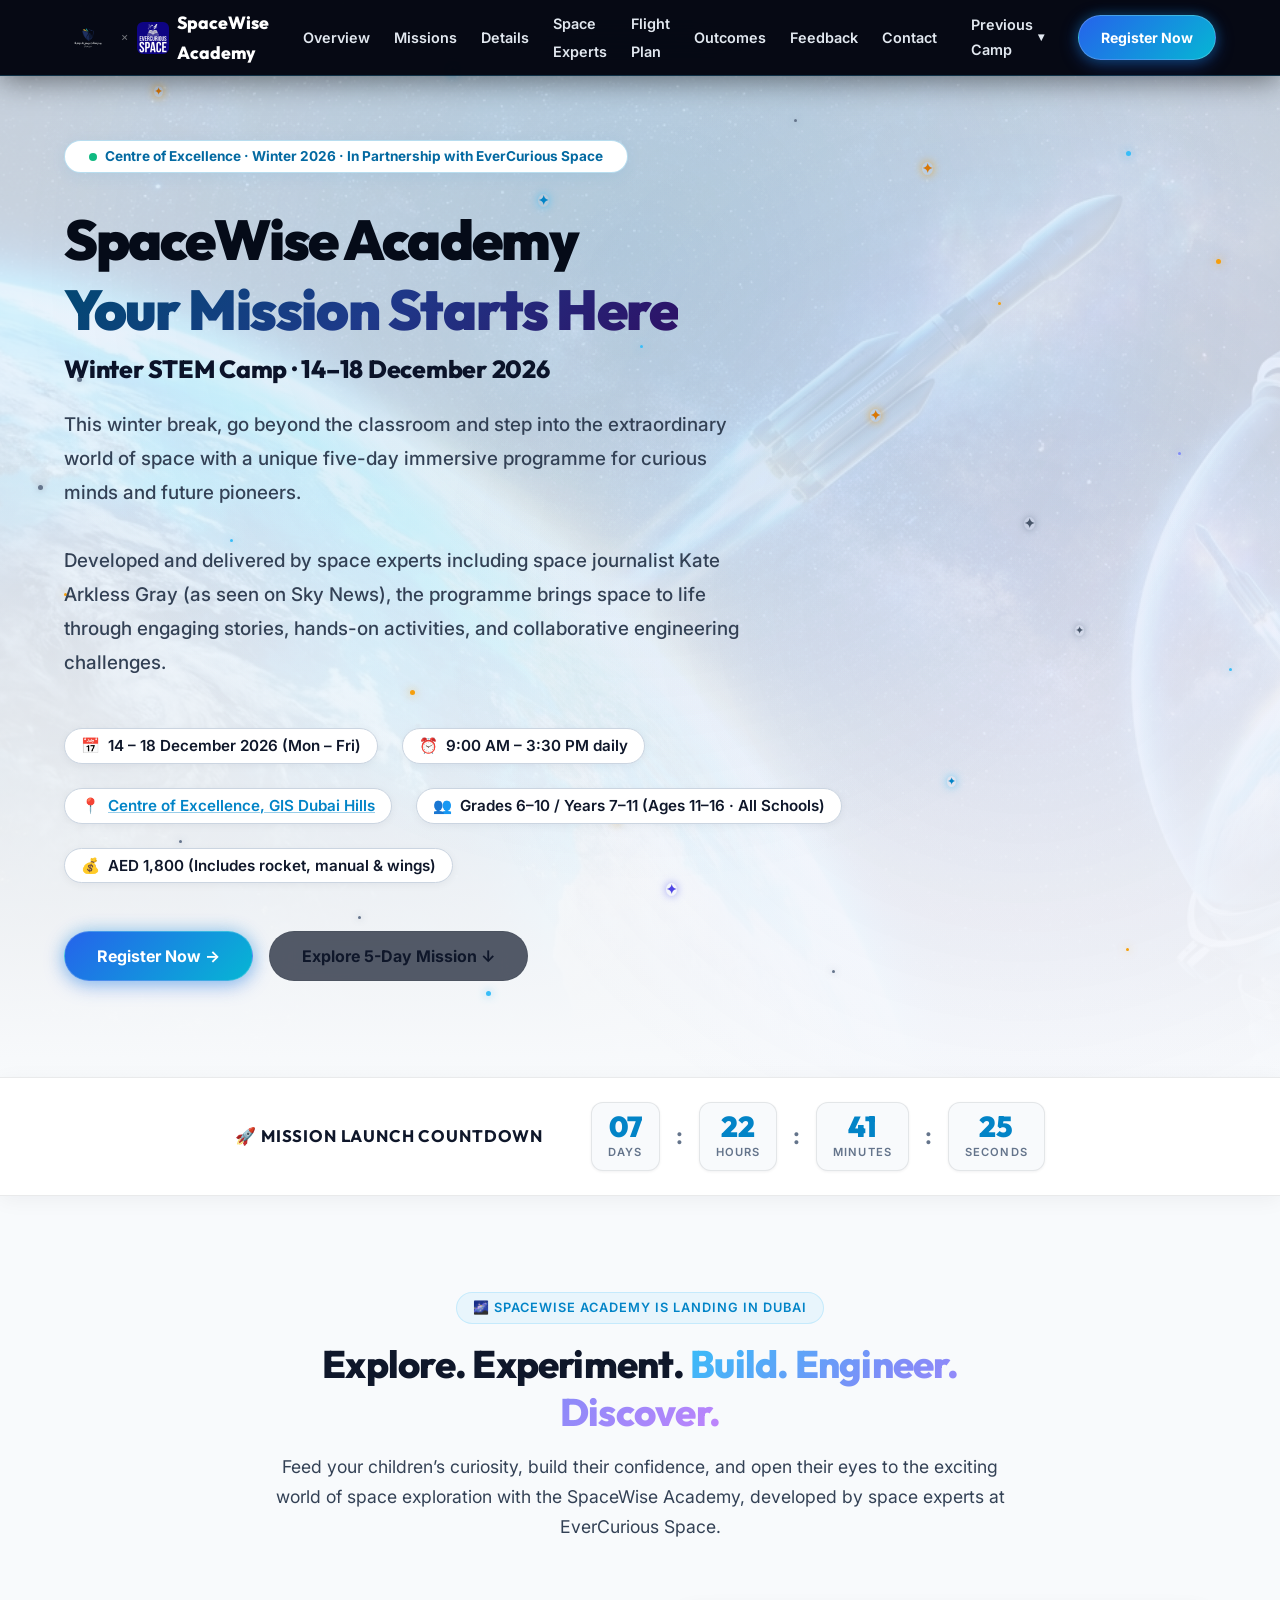
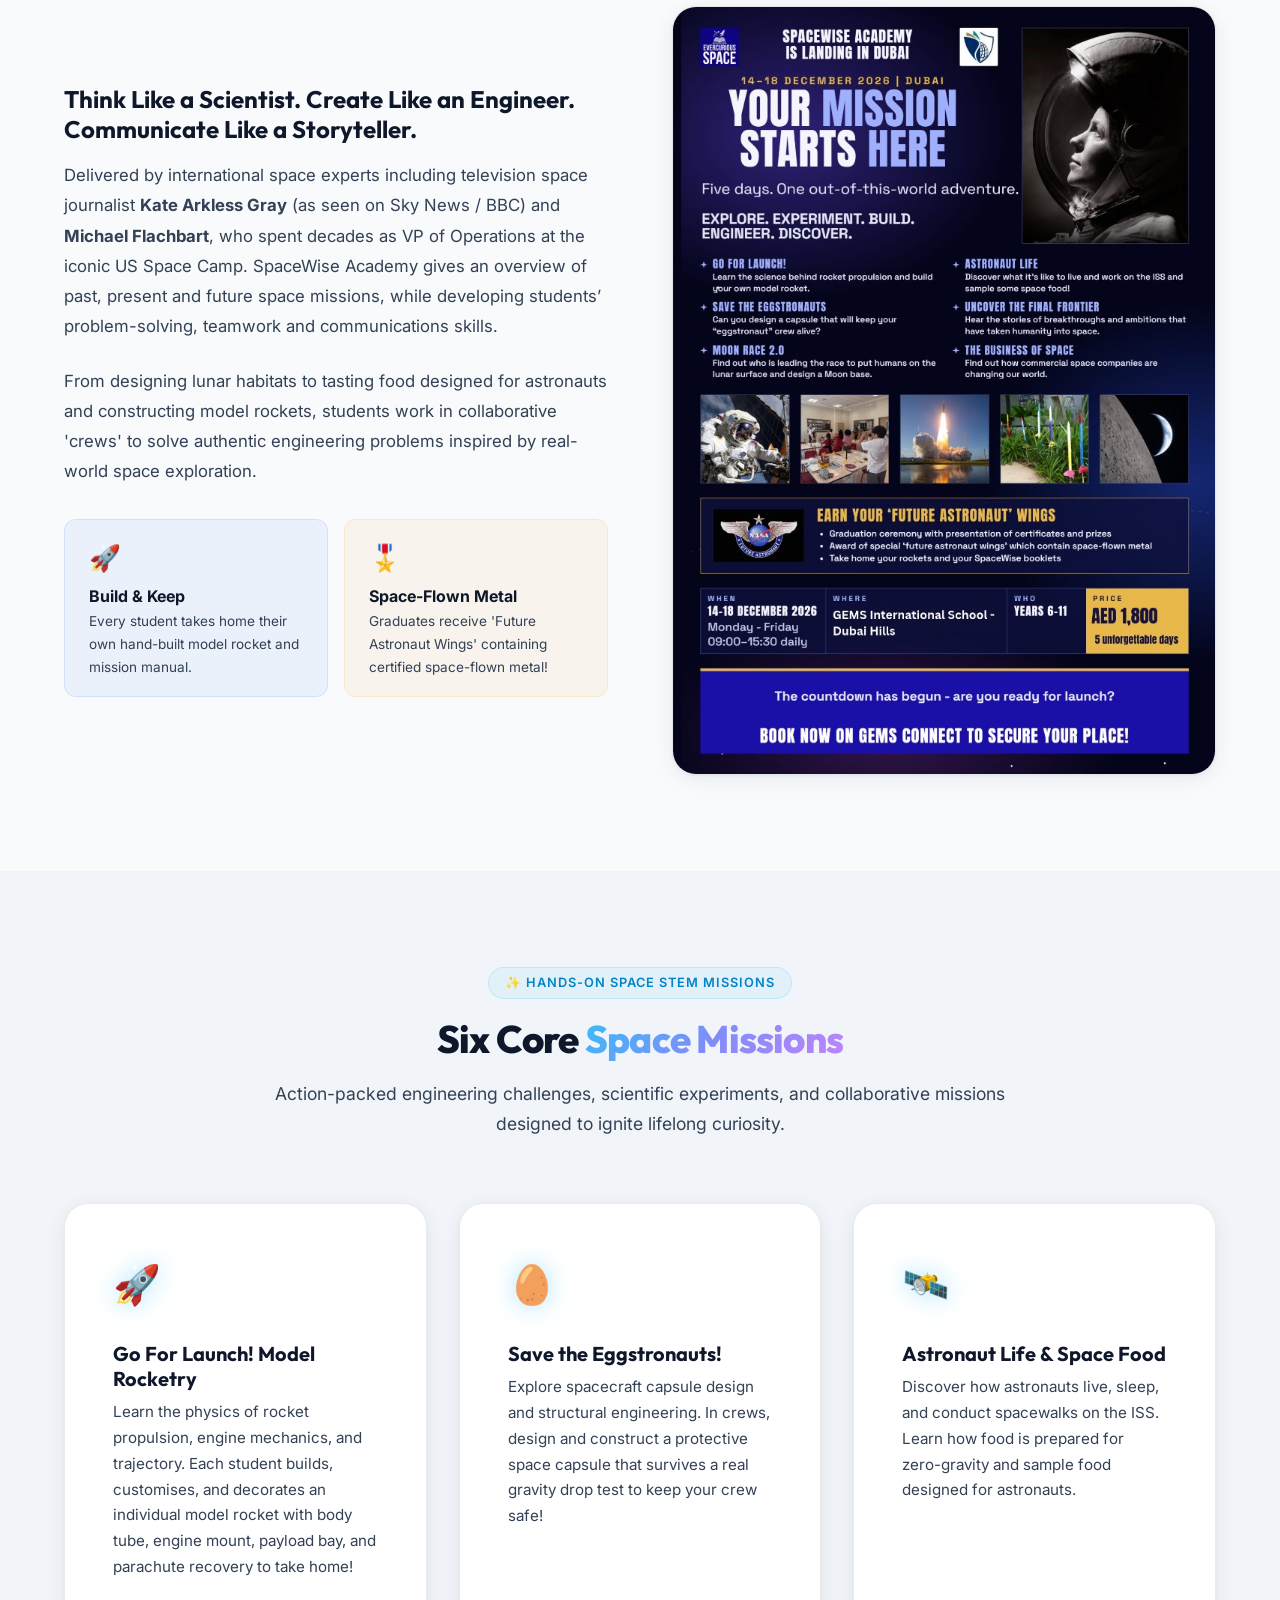
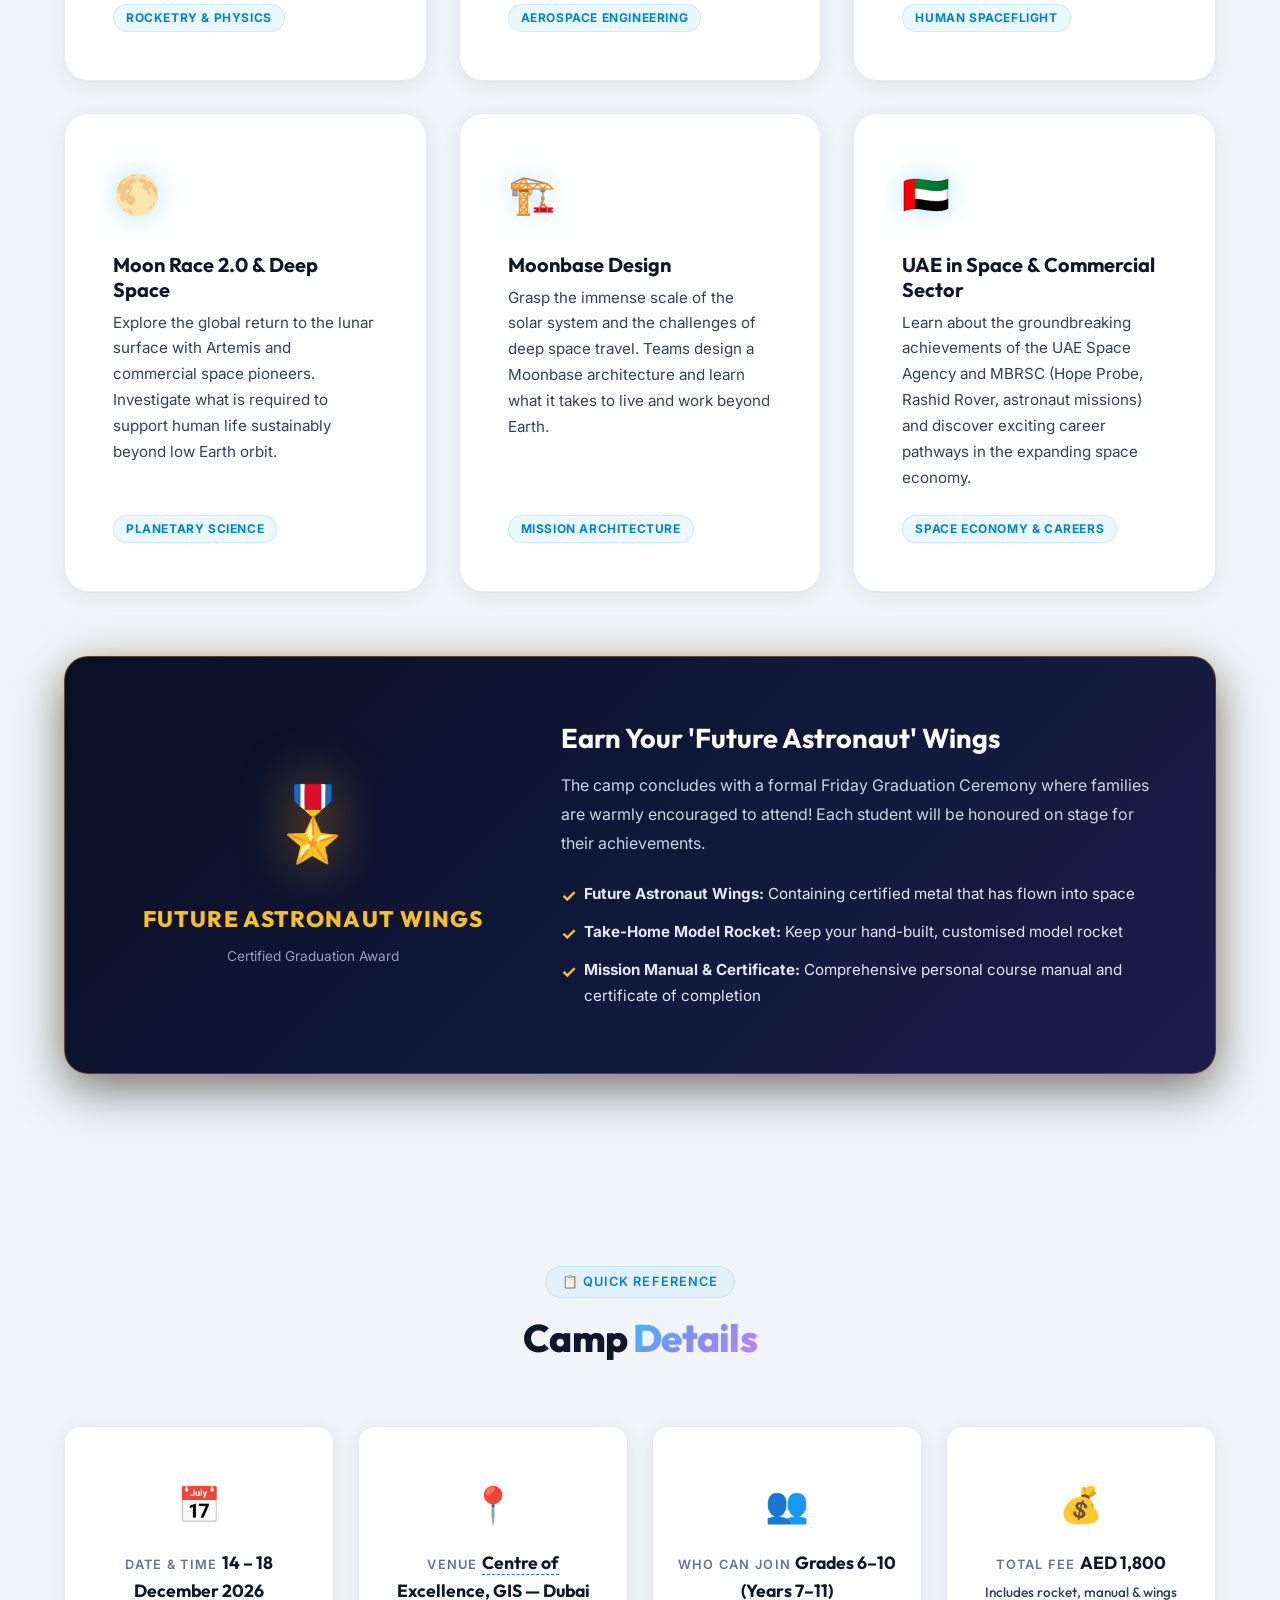
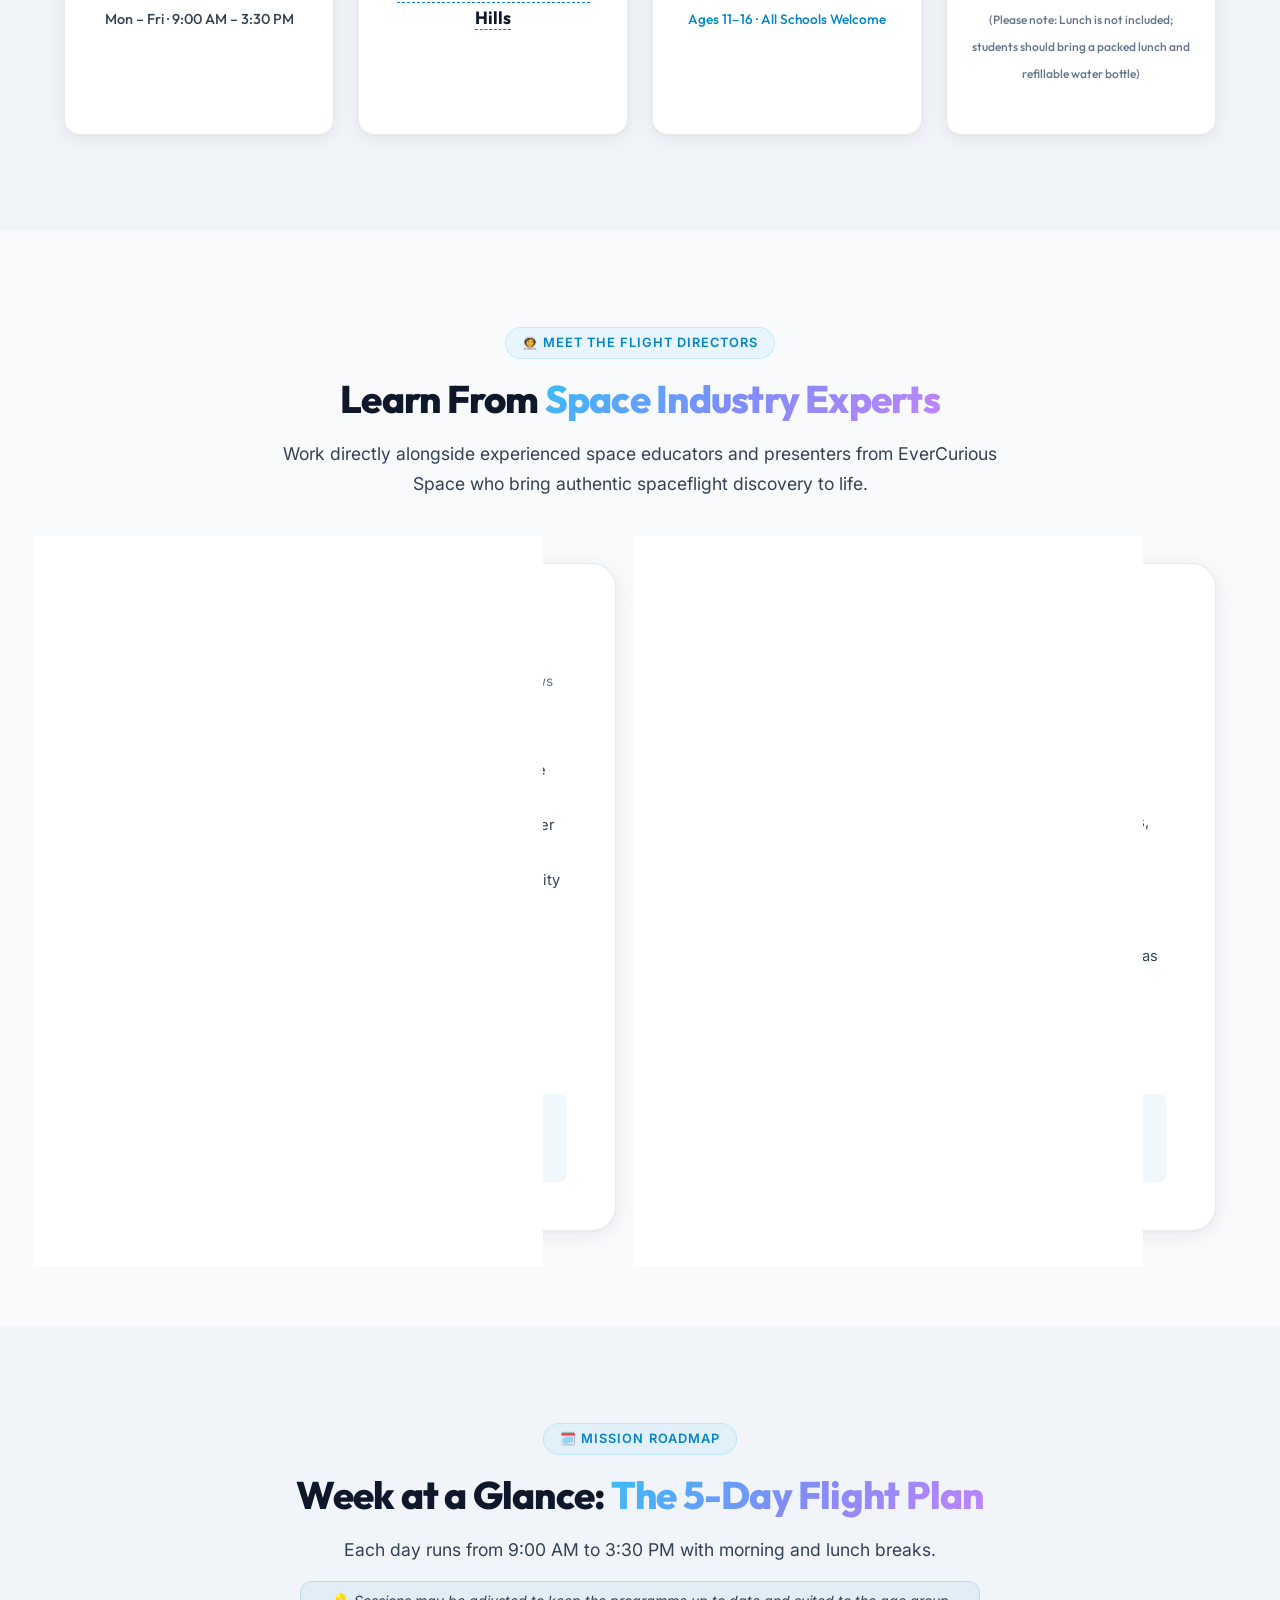
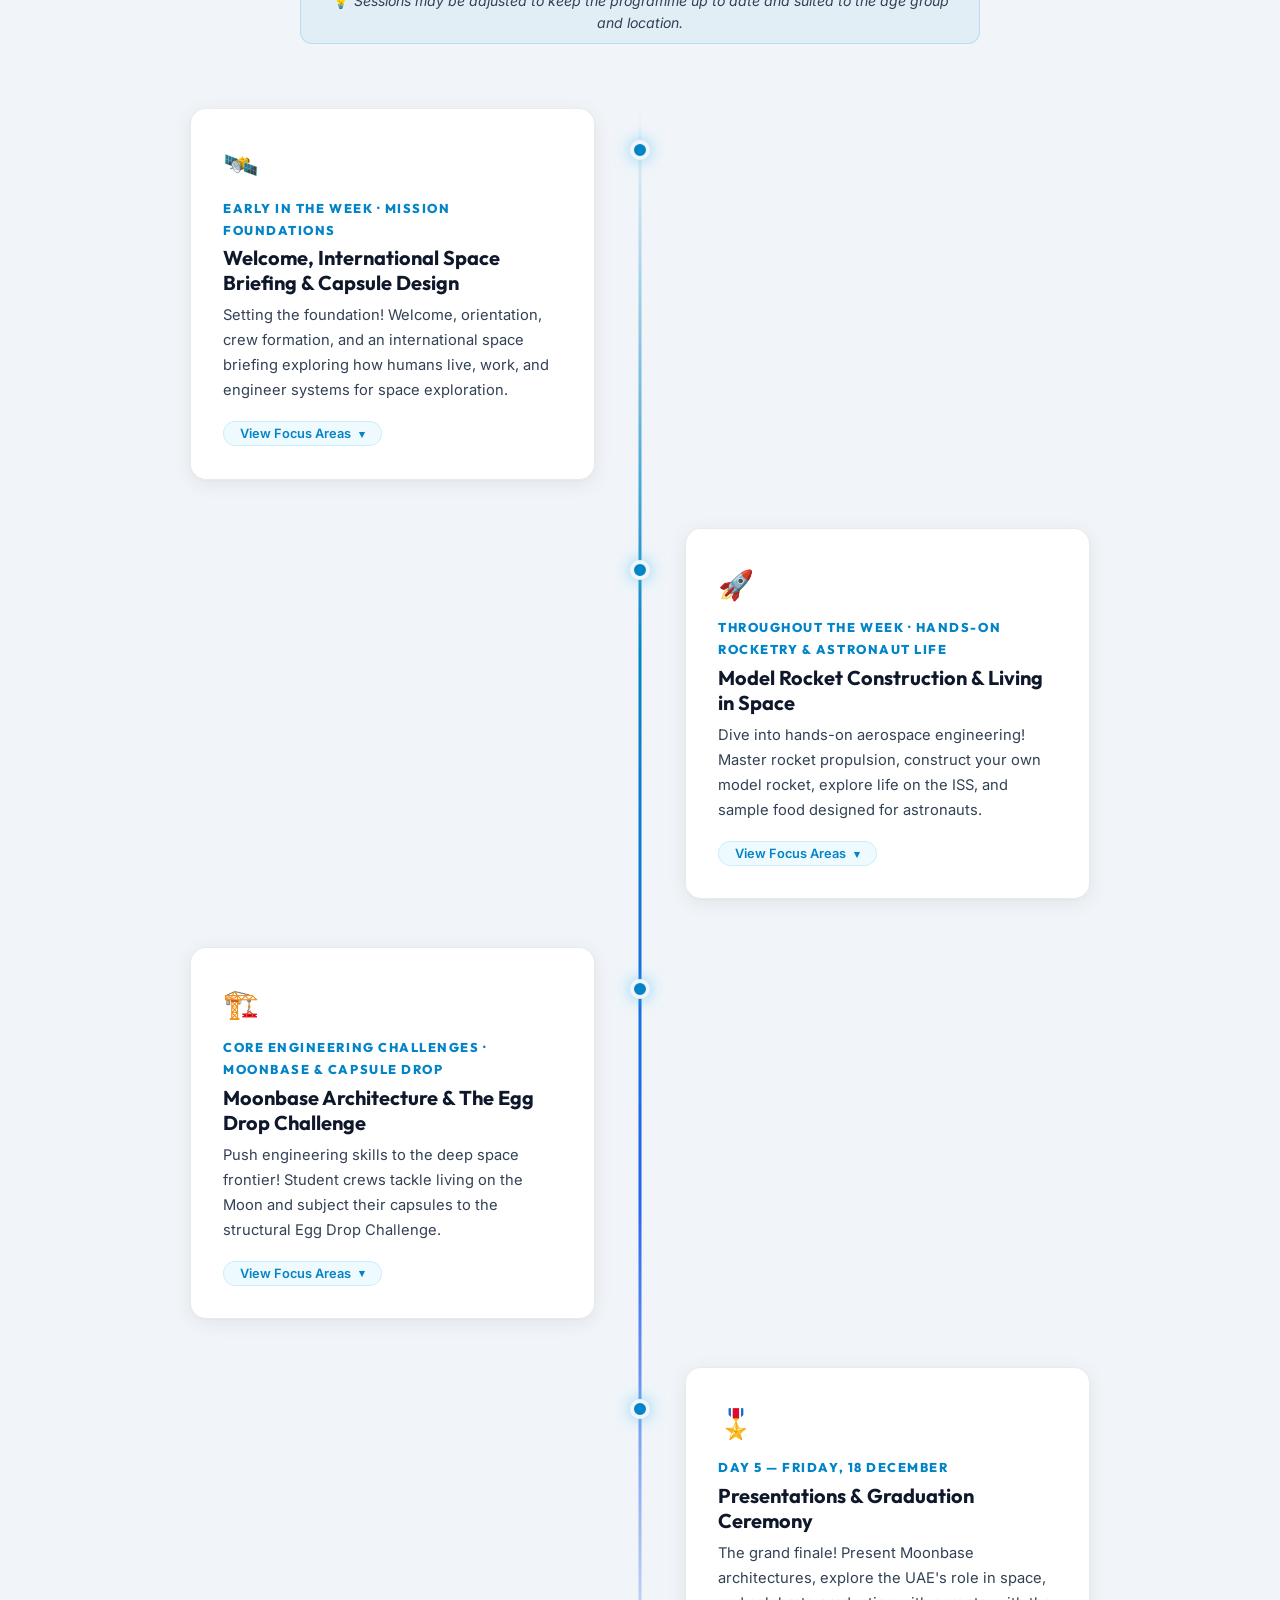
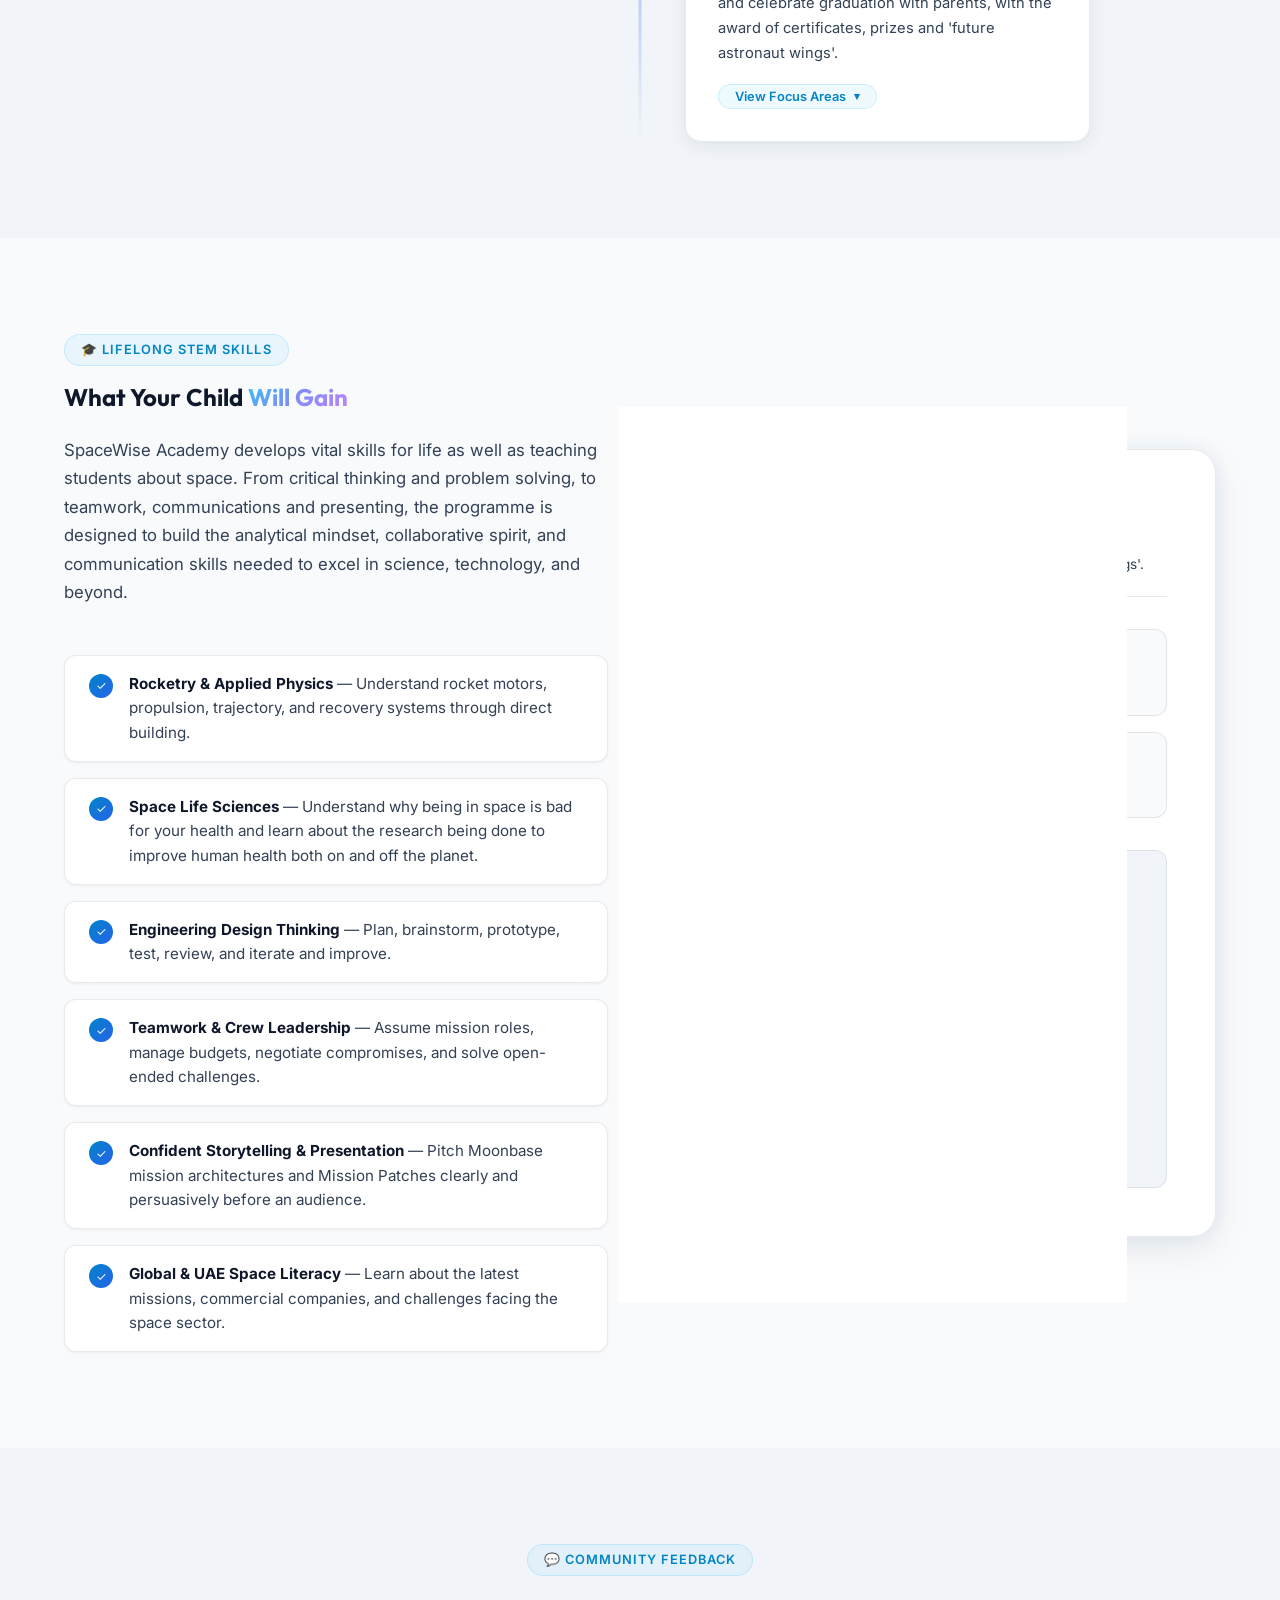
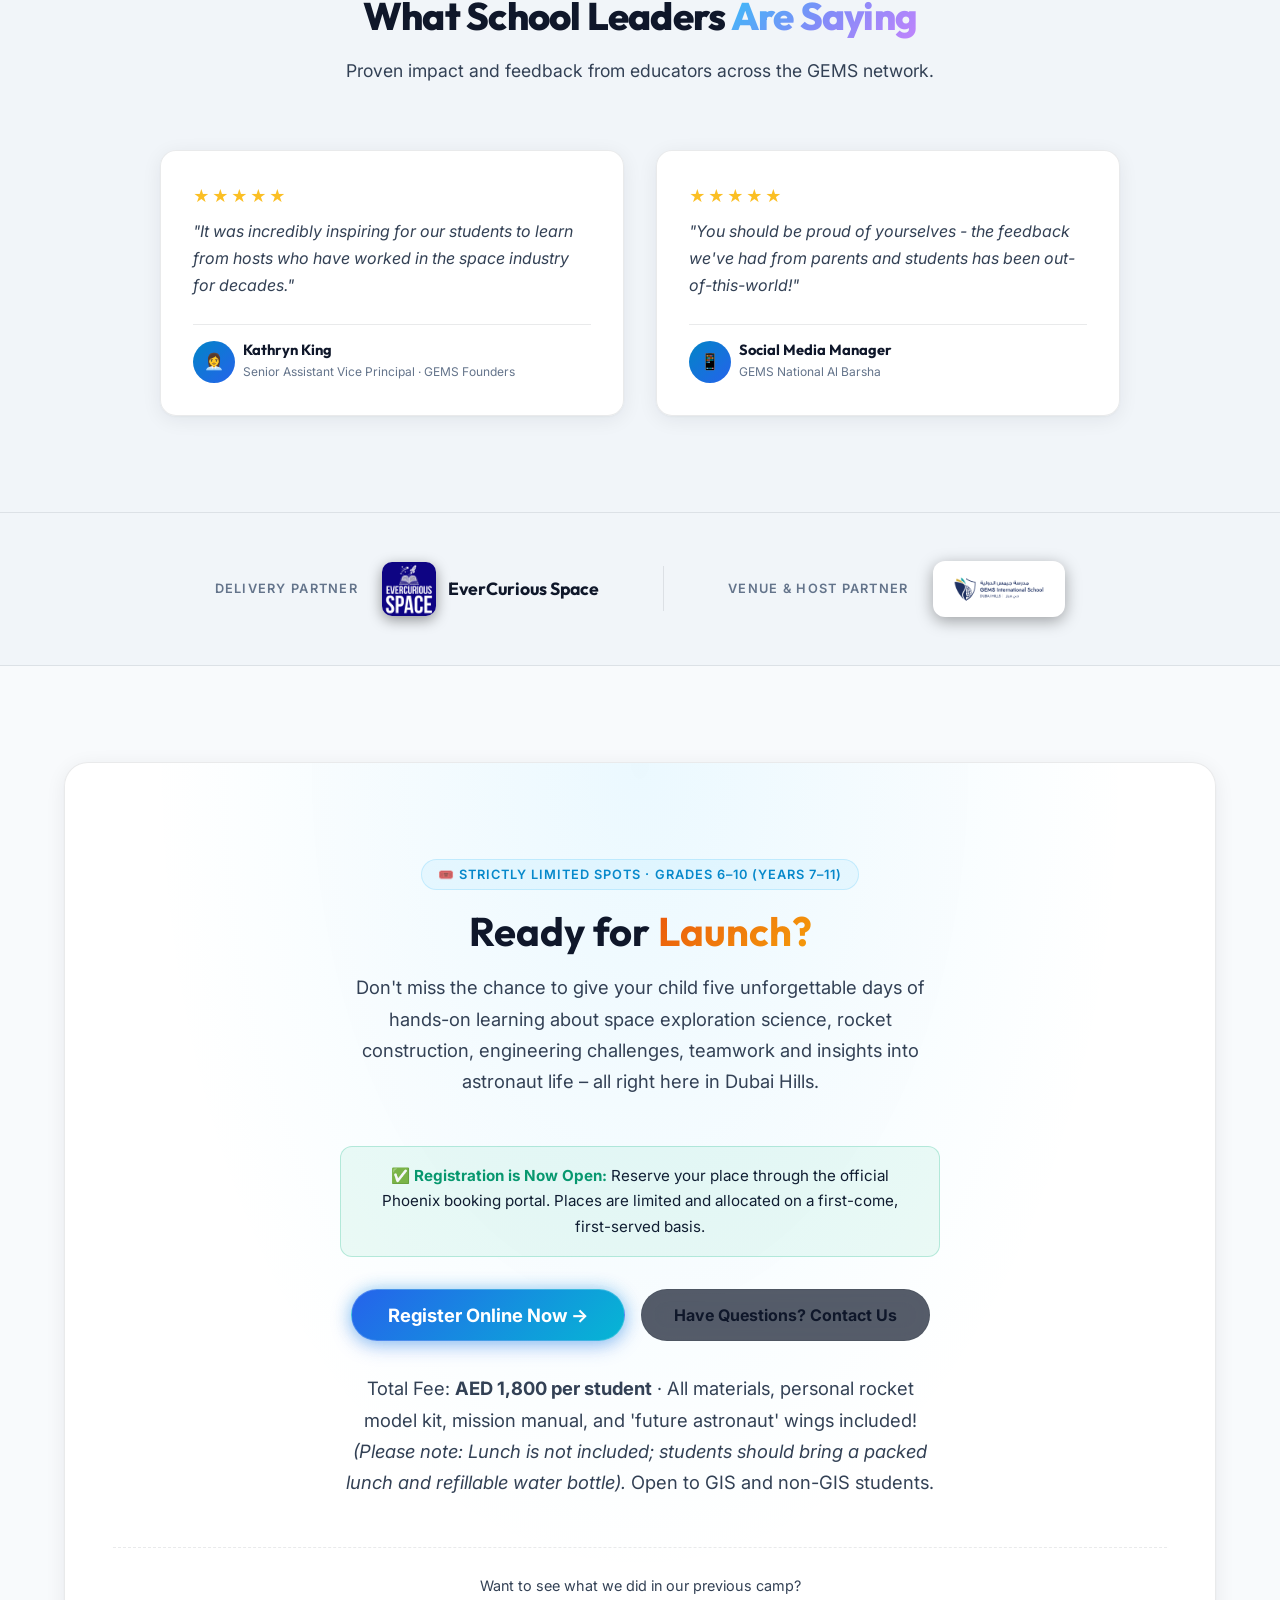
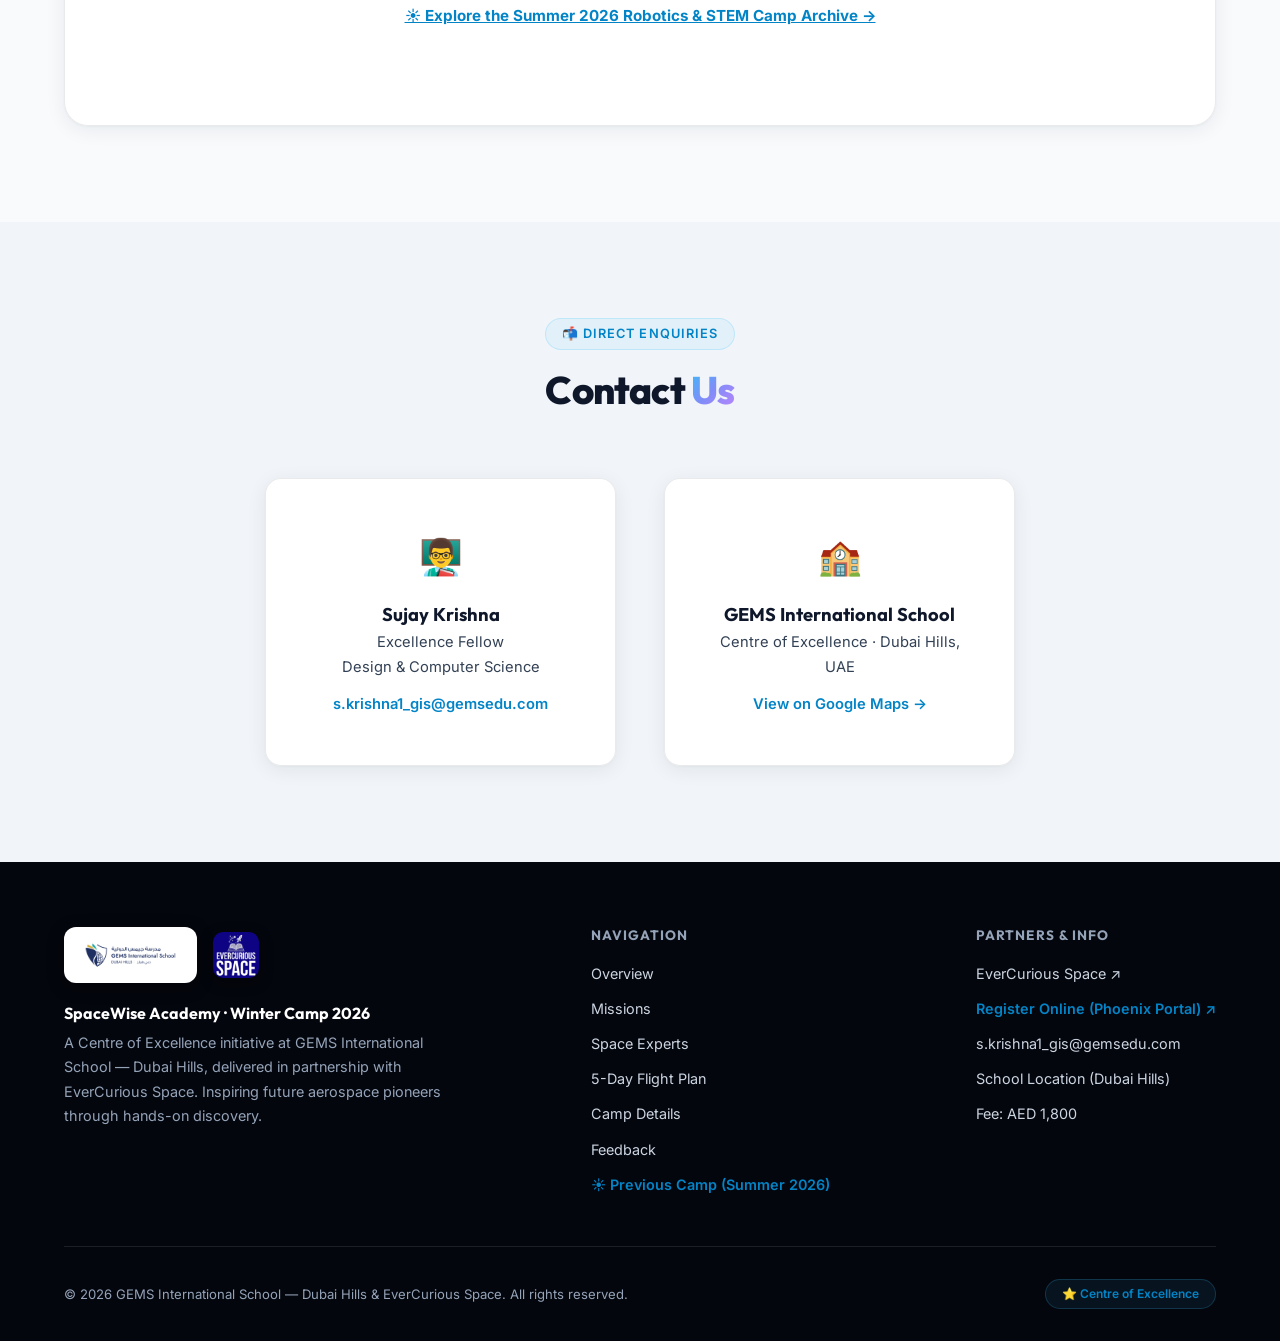
==== commit 2a92ea06: "Update Think Like a Scientist overview section with official Dubai Hills poster" ====
--- a/index.html
+++ b/index.html
@@ -208,15 +208,9 @@
         </div>
         <div class="outcomes-visual reveal reveal-delay-2">
           <div class="outcomes-image-wrapper">
-            <img src="images/winter-camp-flyer-1.png" alt="SpaceWise Academy official flyer and authentic space imagery">
-            <div class="stat-badge top-right">
-              <span class="stat-number">5</span>
-              <span class="stat-label">Action-Packed Days</span>
-            </div>
-            <div class="stat-badge bottom-left">
-              <span class="stat-number">Real</span>
-              <span class="stat-label">Space Missions</span>
-            </div>
+            <a href="images/winter-camp-flyer-dubai.jpg" target="_blank" rel="noopener" title="Click to view full official flyer">
+              <img src="images/winter-camp-flyer-dubai.jpg" alt="SpaceWise Academy official Dubai flyer: Your Mission Starts Here at GEMS International School Dubai Hills">
+            </a>
           </div>
         </div>
       </div>
